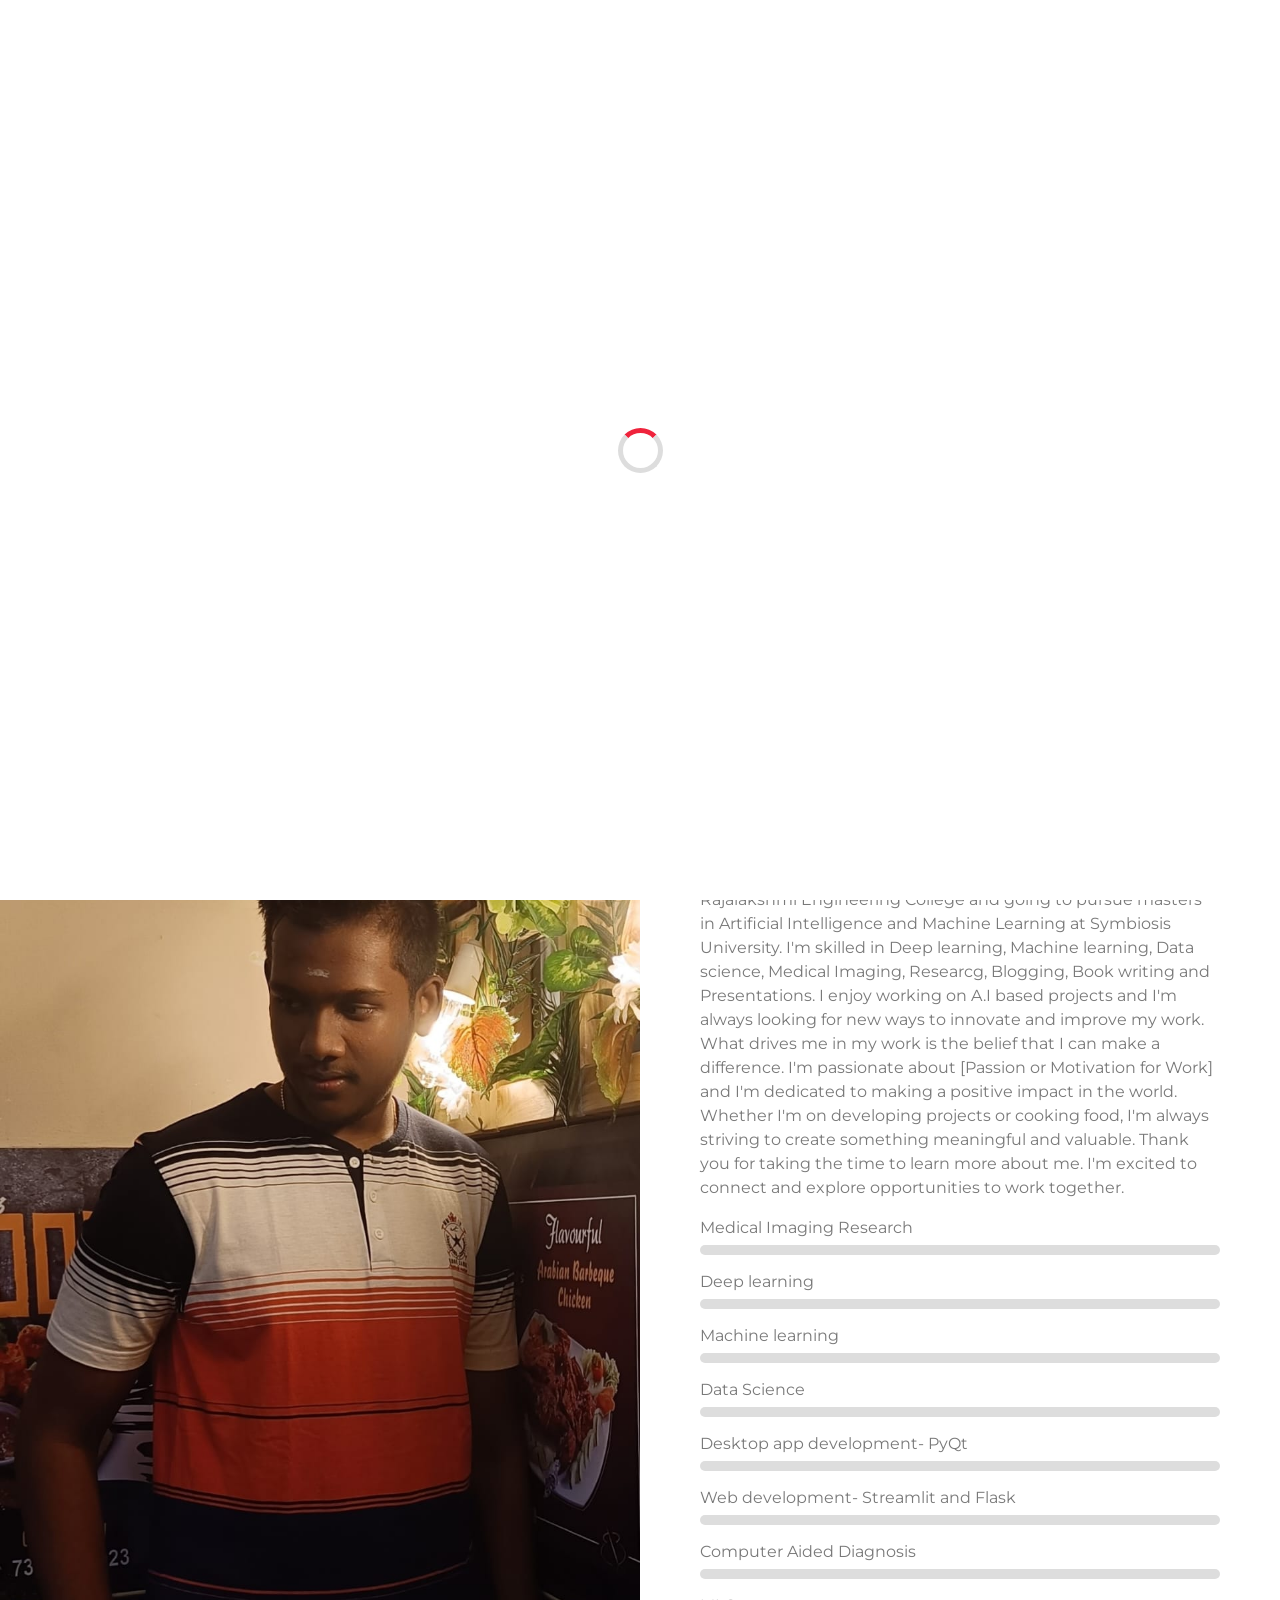
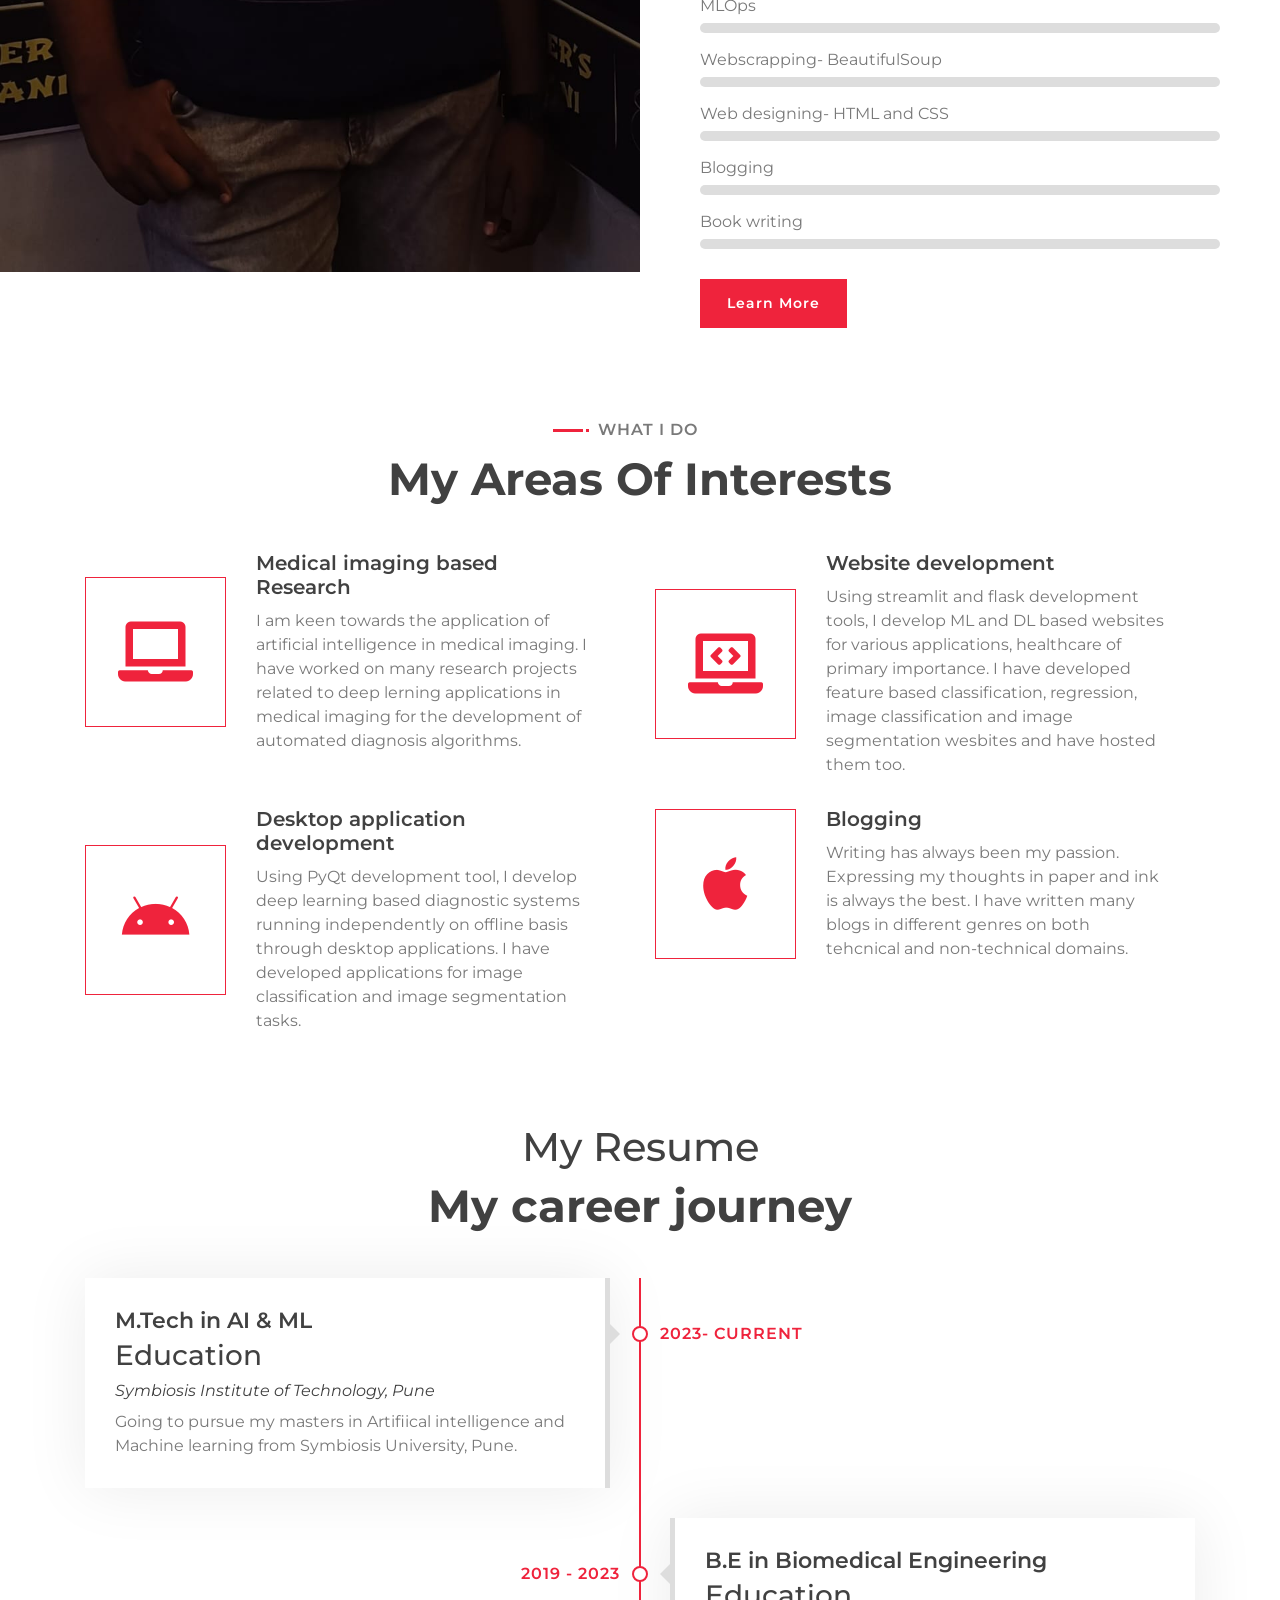
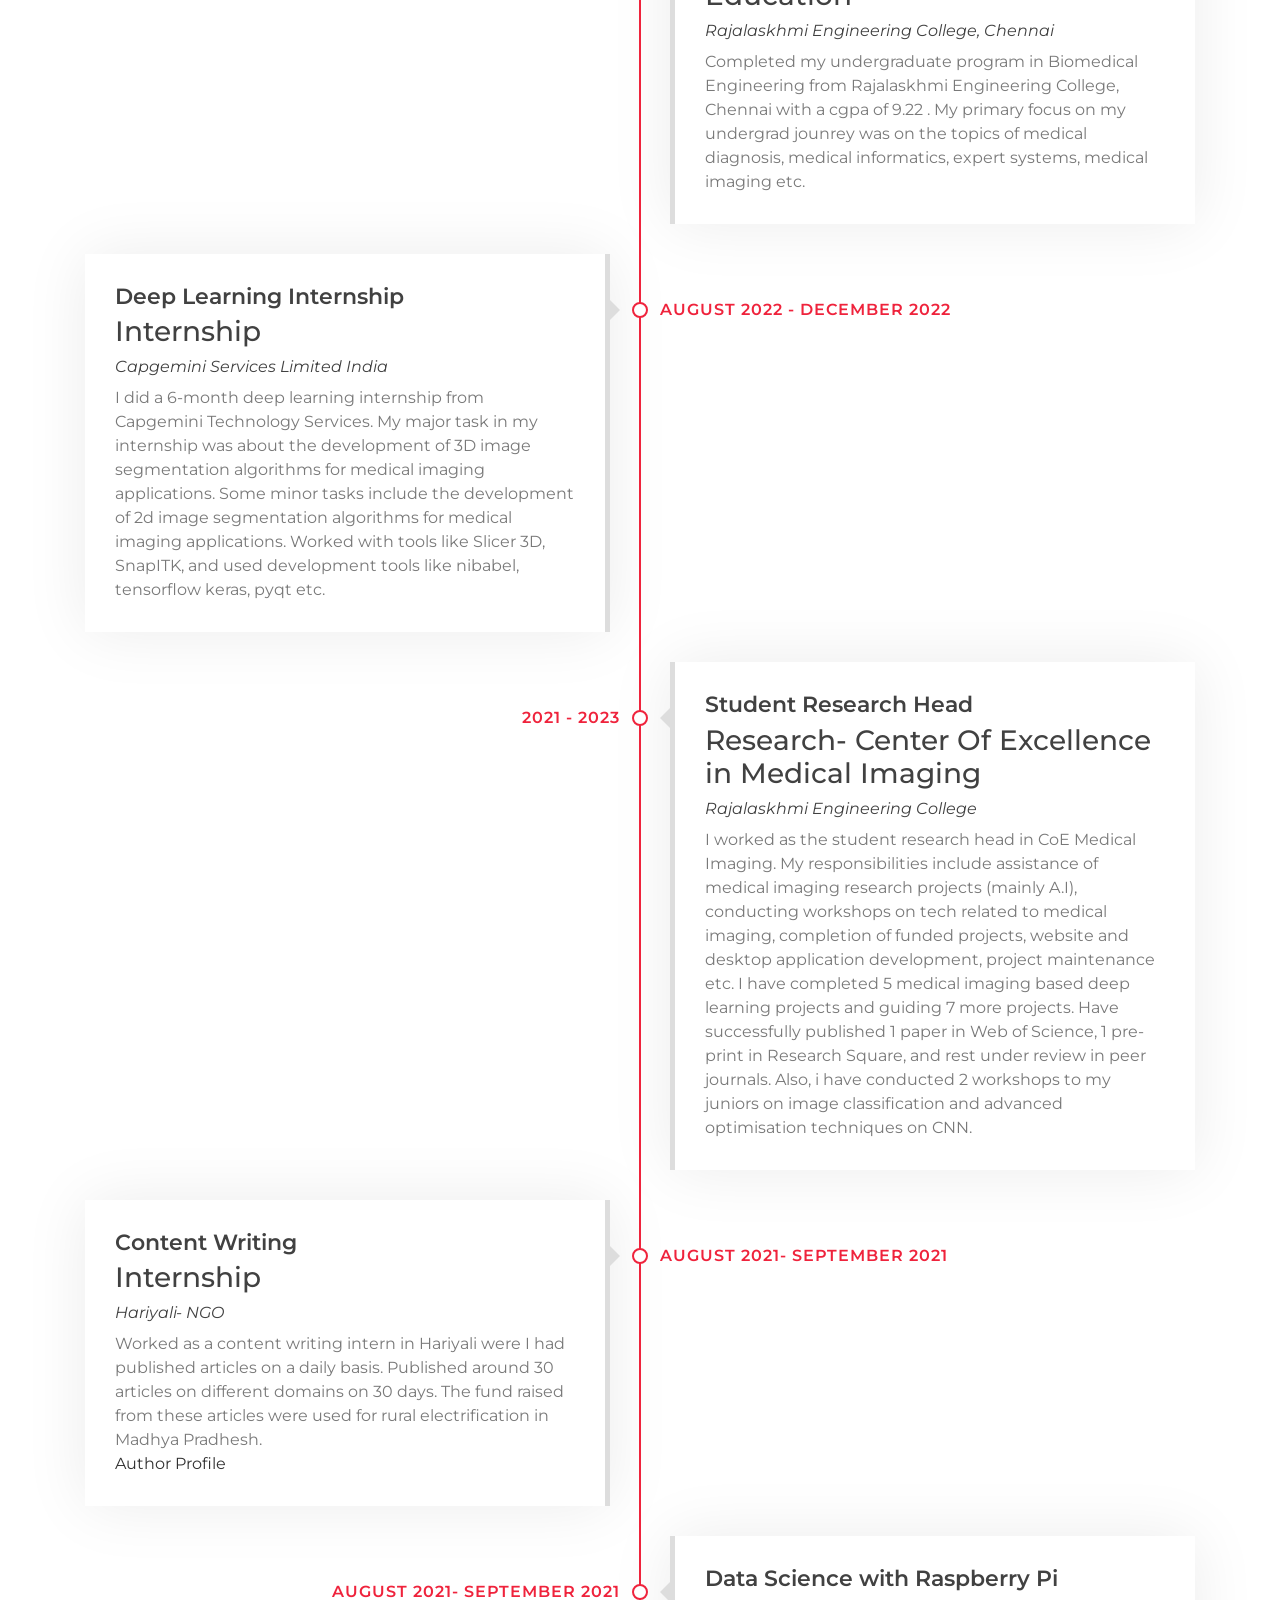
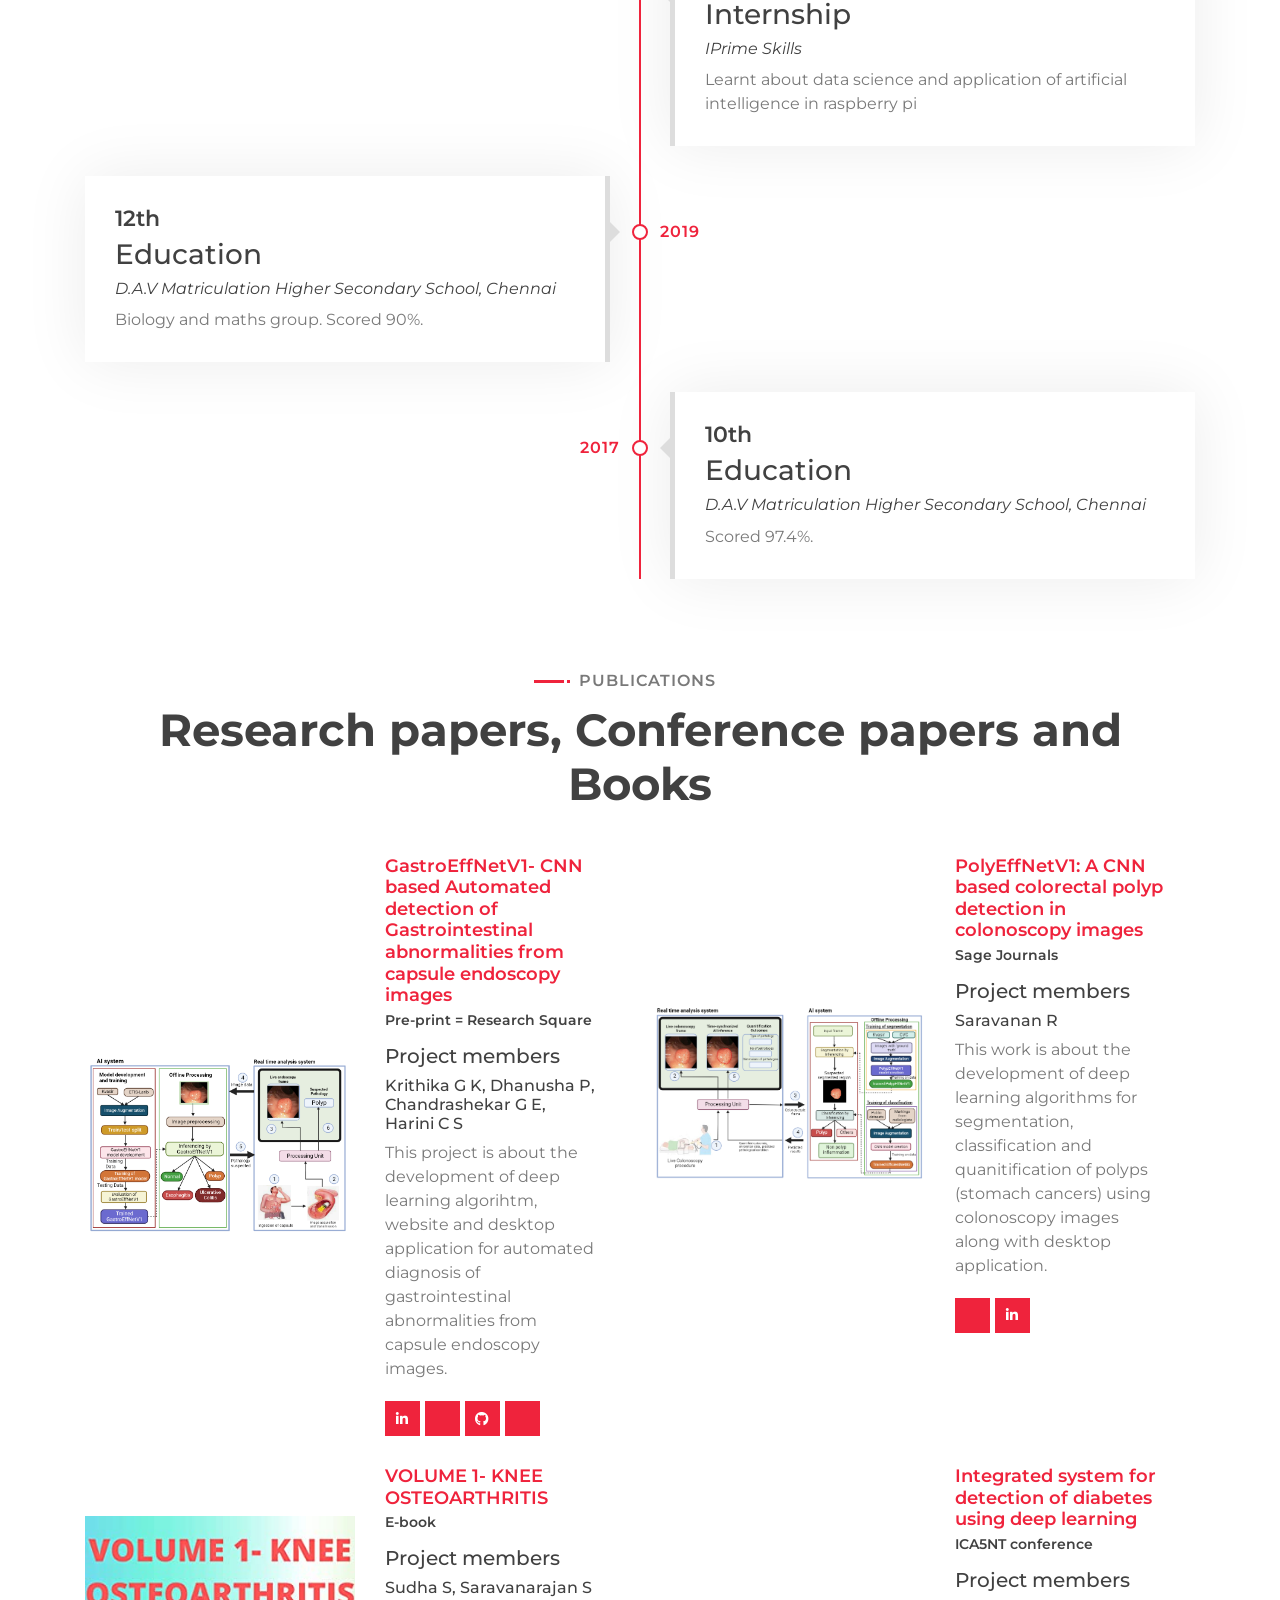
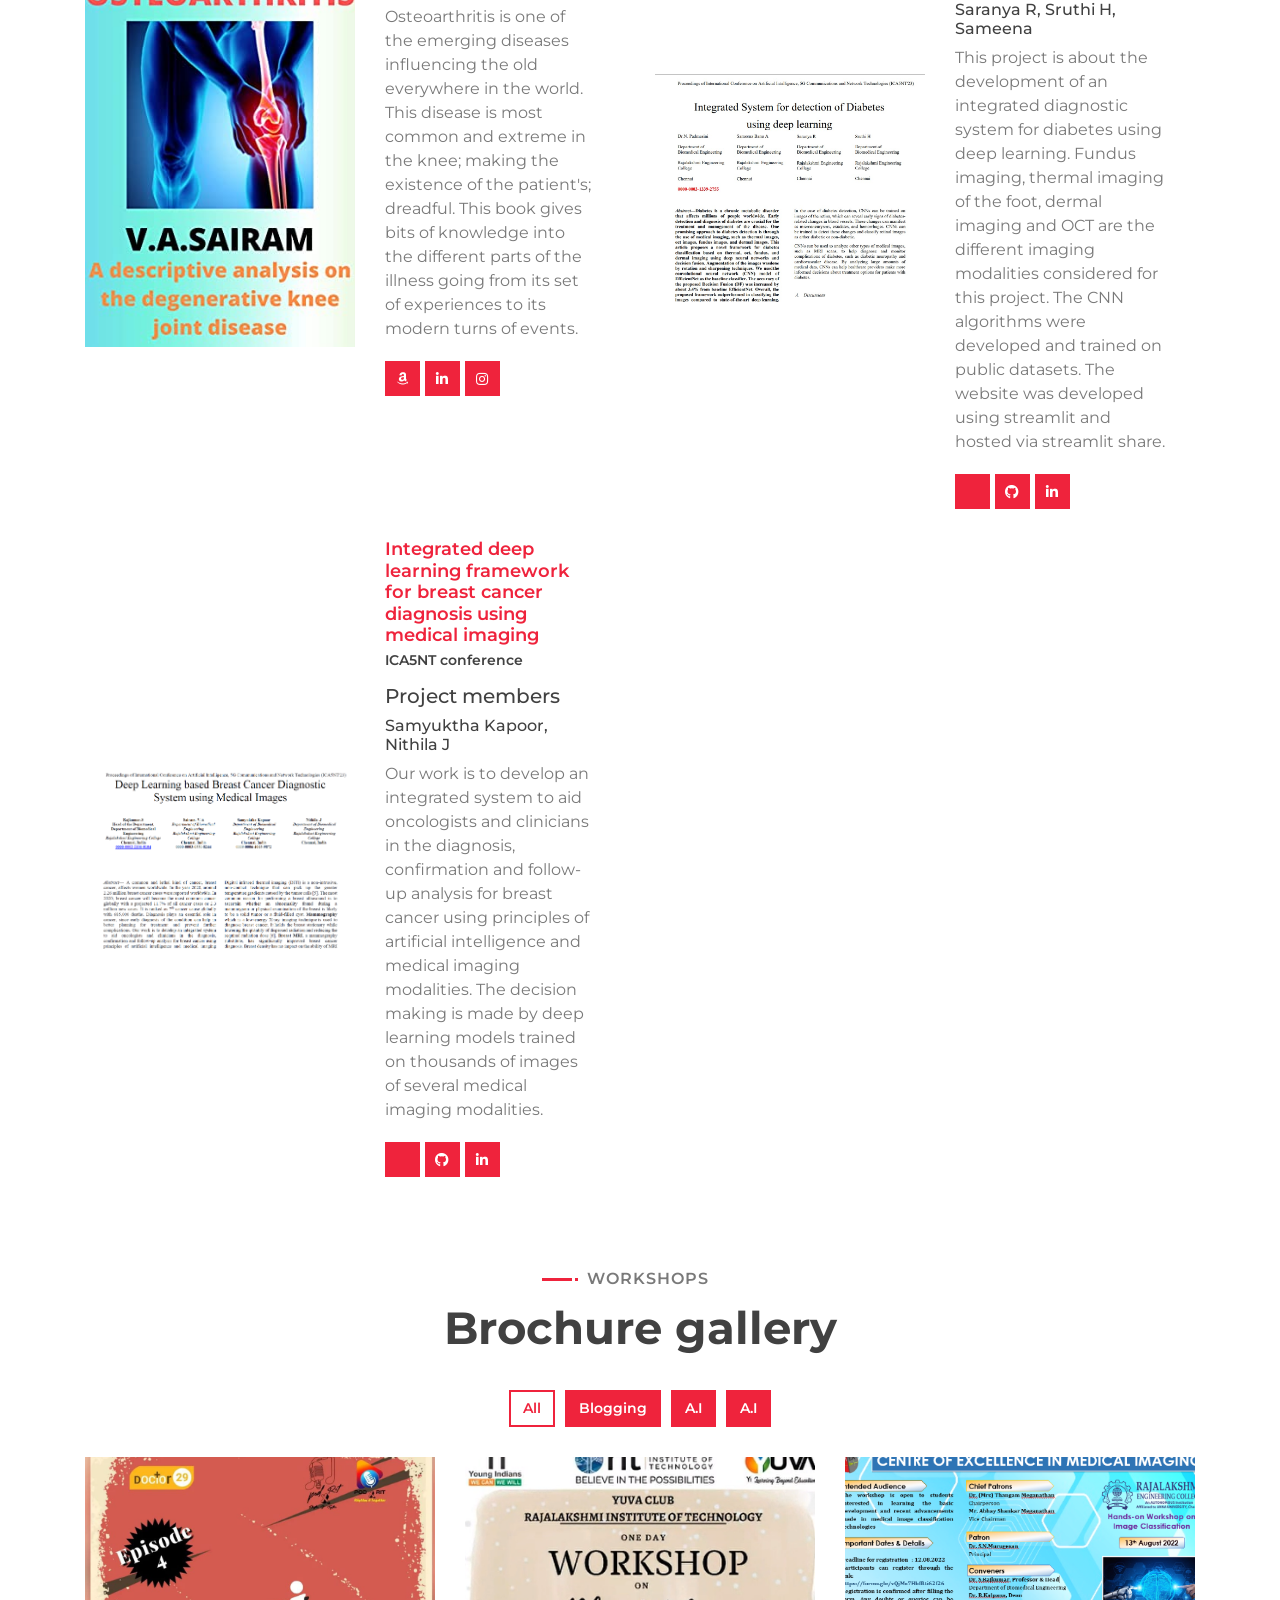
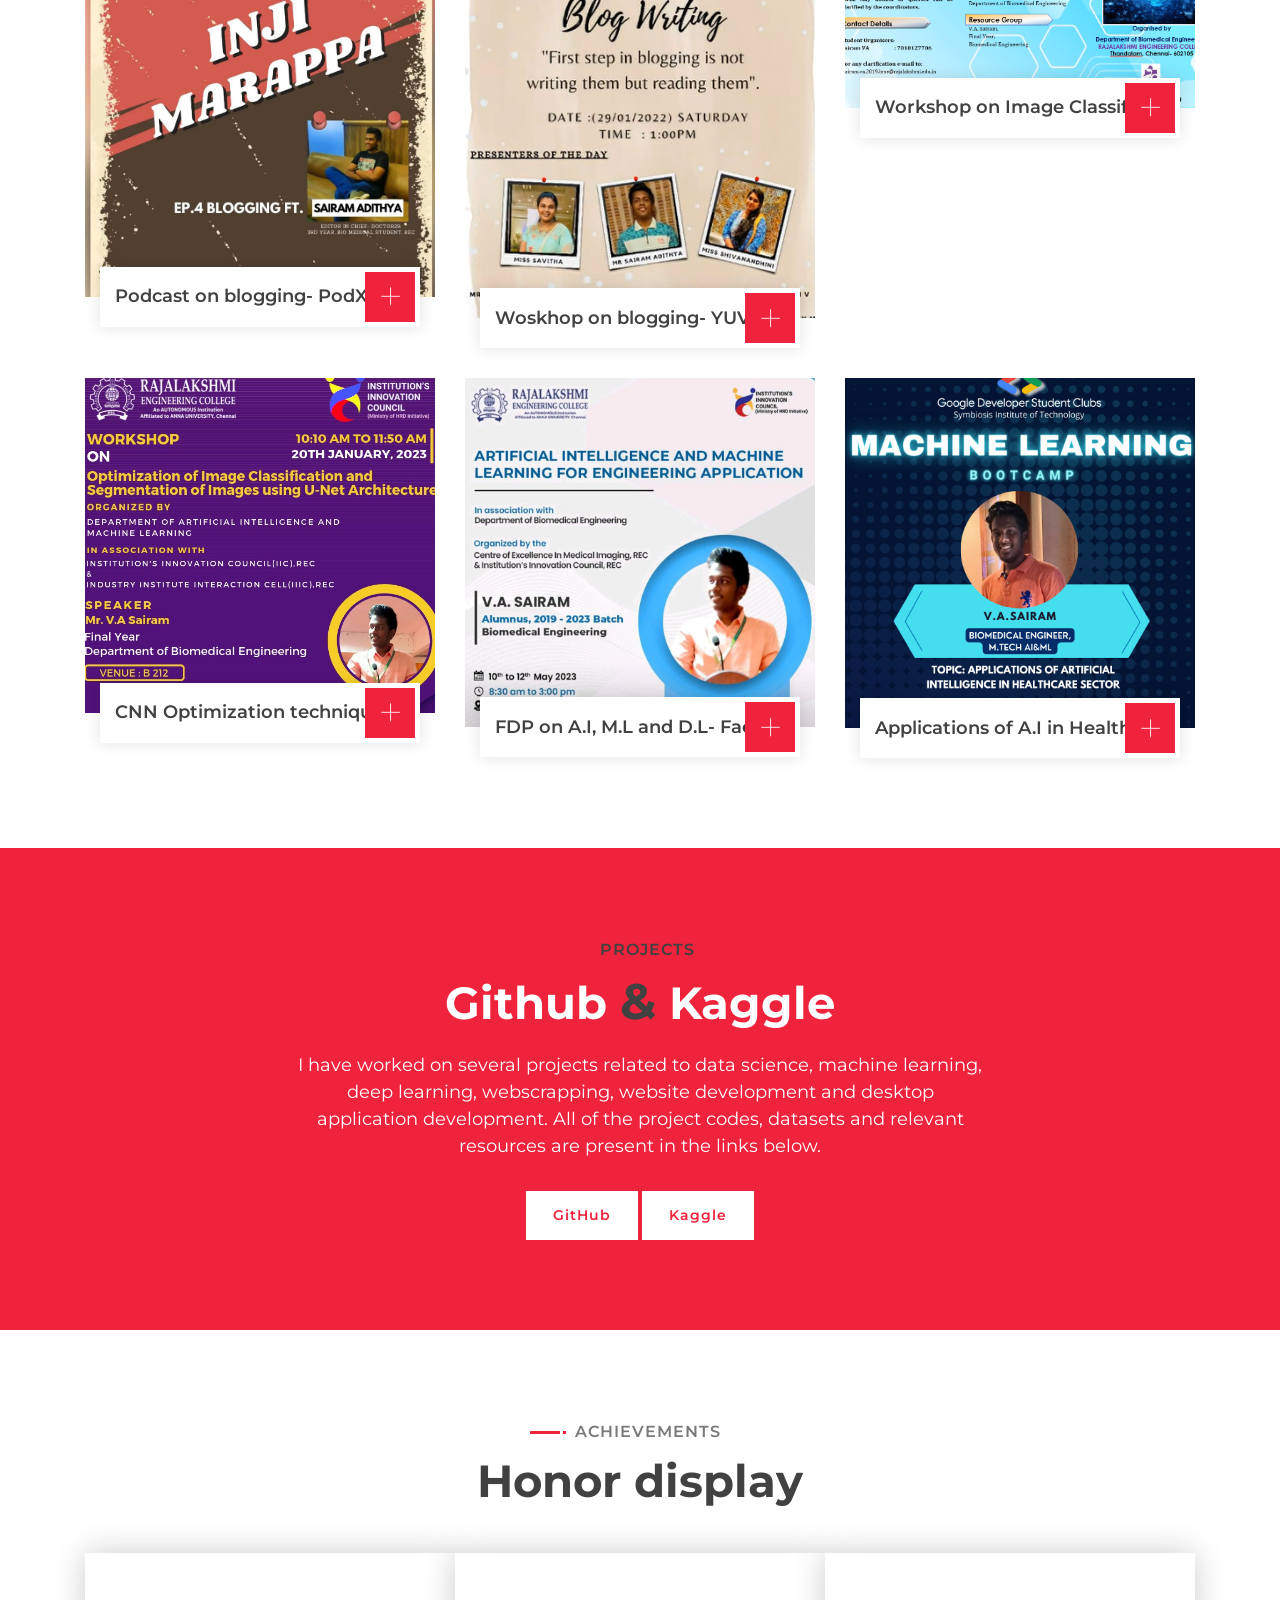
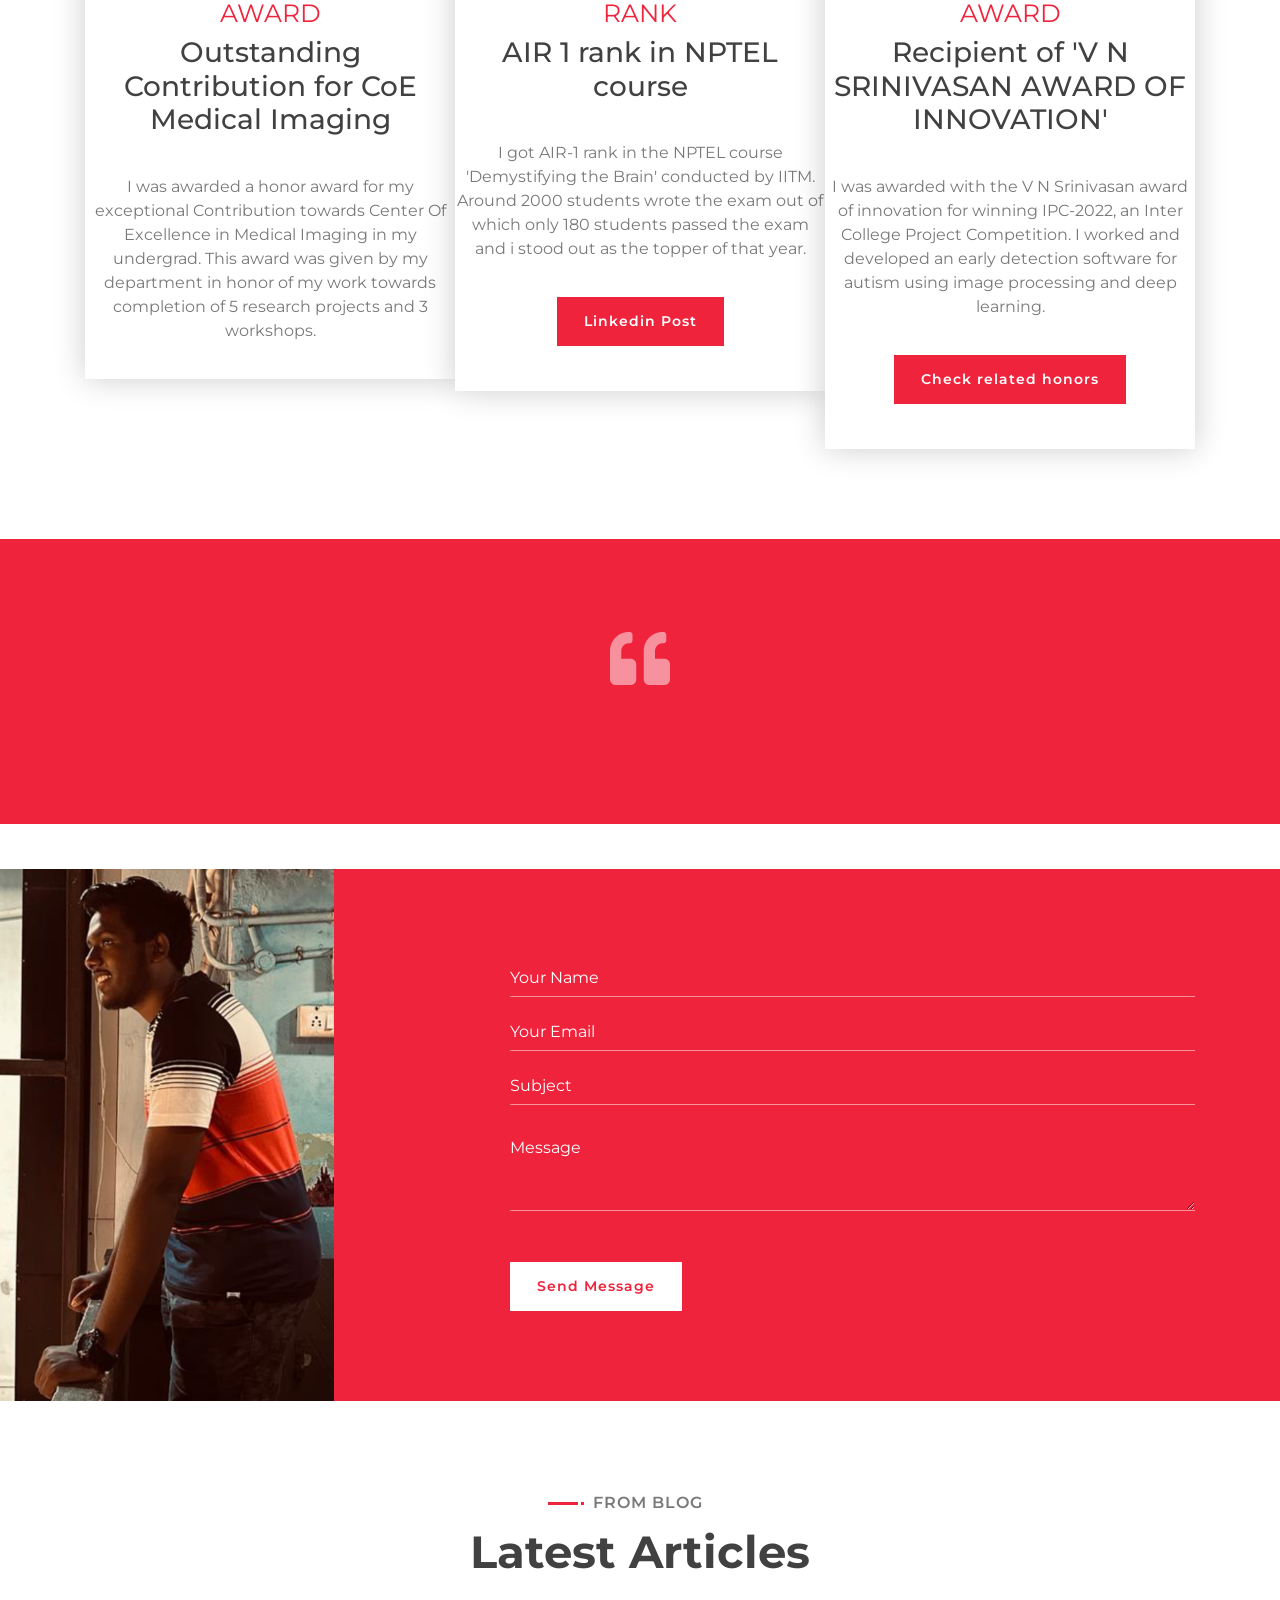
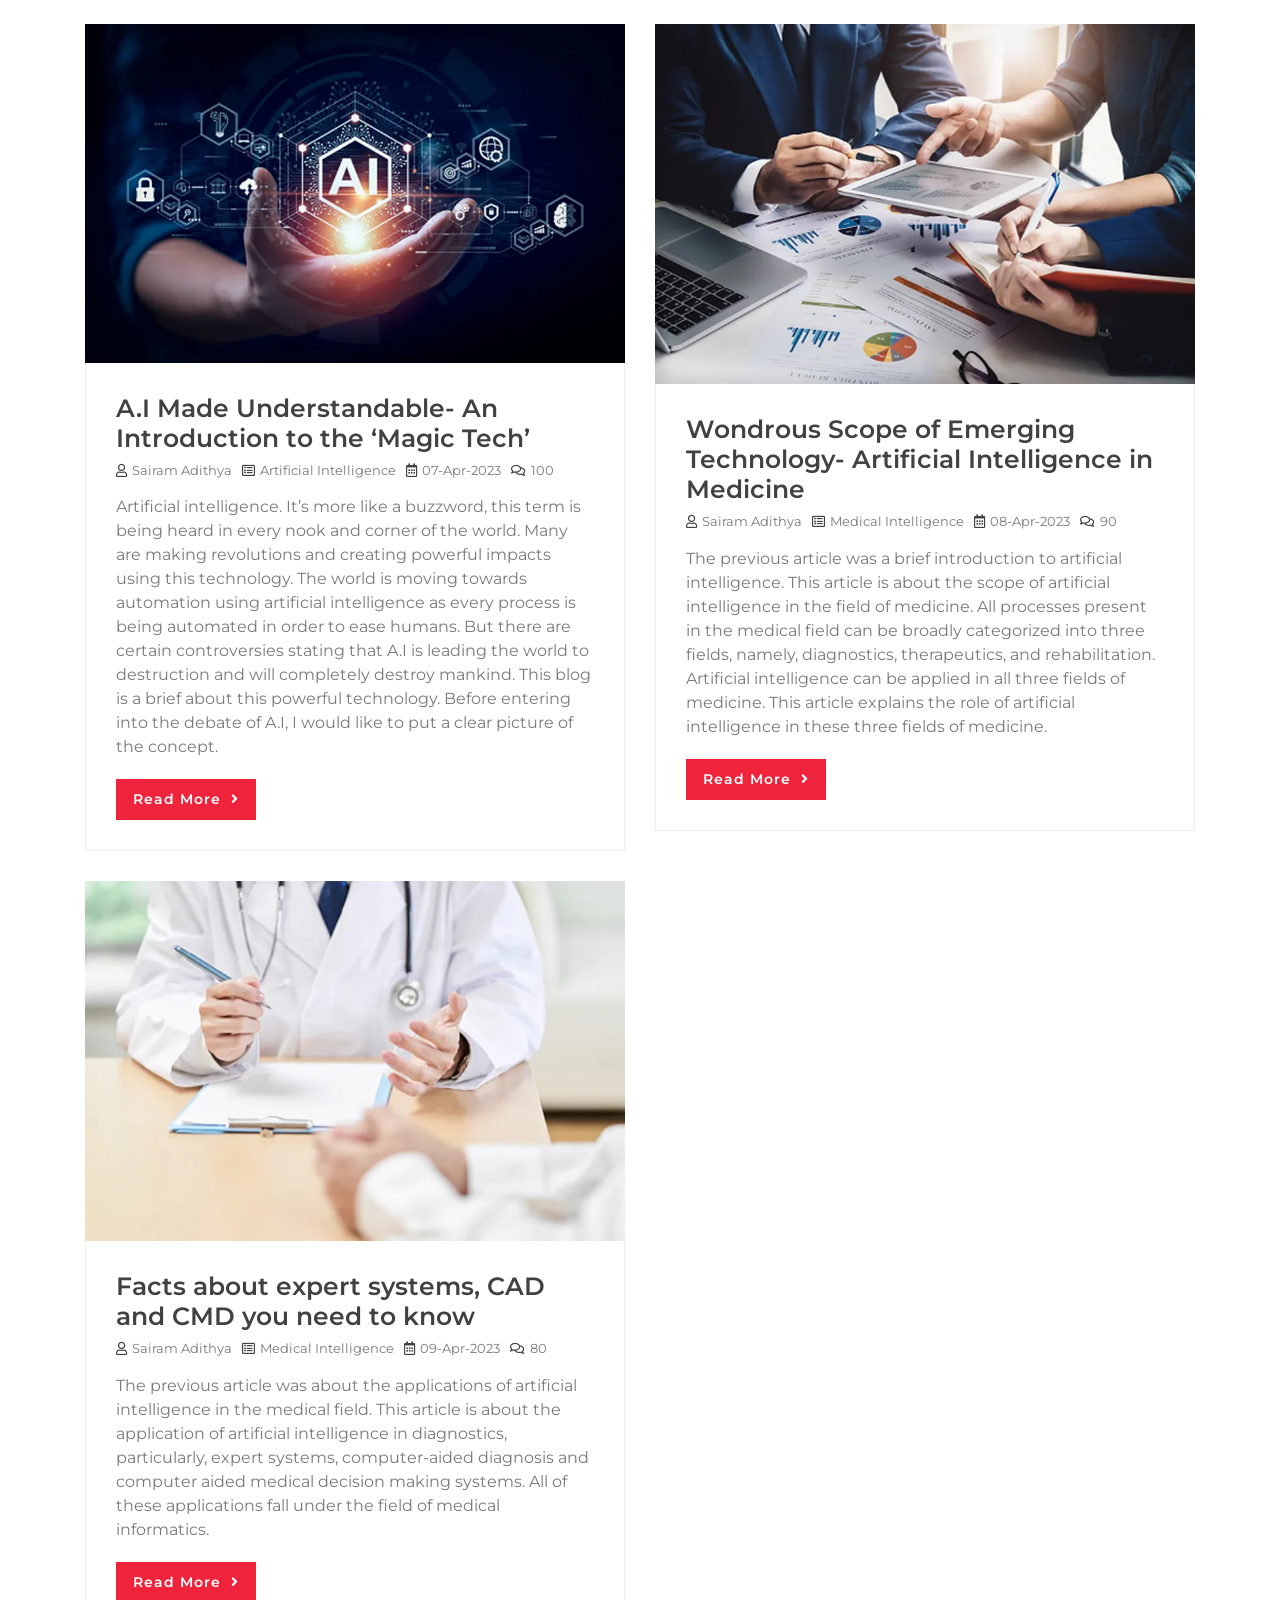
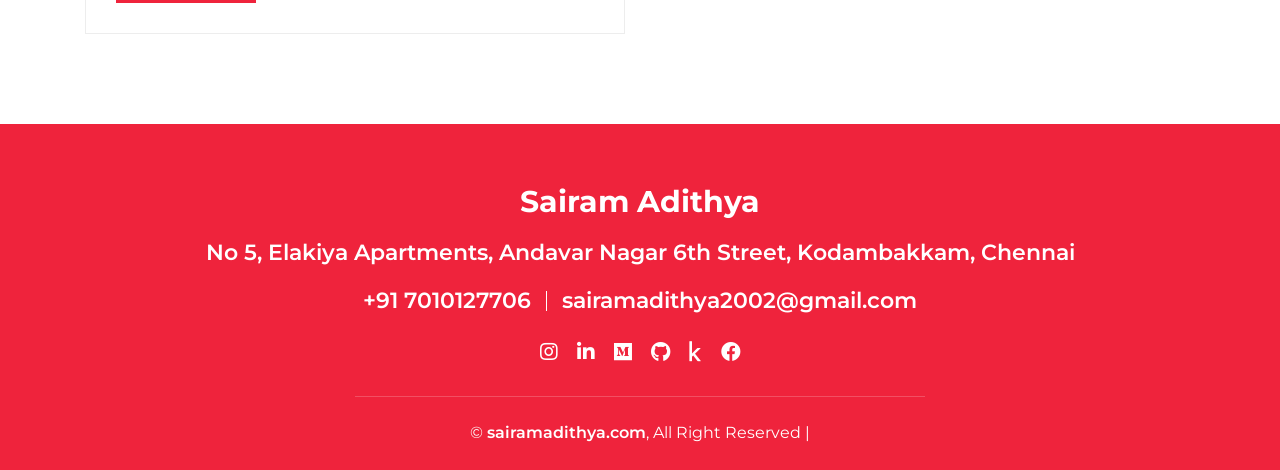
==== index.html @ 0fe8bde5 "Update index.html" ====
<!DOCTYPE html>
<html lang="en">
    <head>
        <meta charset="utf-8">
        <title>Portfolio</title>
        <meta content="width=device-width, initial-scale=1.0" name="viewport">
        <meta content="Free Website Template" name="keywords">
        <meta content="Free Website Template" name="description">

        <!-- Favicon -->
        <link href="img/favicon.ico" rel="icon">

        <!-- Google Font -->
        <link href="https://fonts.googleapis.com/css2?family=Montserrat:wght@300;400;500;600;700&display=swap" rel="stylesheet">

        <!-- CSS Libraries -->
        <link href="https://stackpath.bootstrapcdn.com/bootstrap/4.4.1/css/bootstrap.min.css" rel="stylesheet">
        <link href="https://cdnjs.cloudflare.com/ajax/libs/font-awesome/5.10.0/css/all.min.css" rel="stylesheet">
        <link href="lib/animate/animate.min.css" rel="stylesheet">
        <link href="lib/owlcarousel/assets/owl.carousel.min.css" rel="stylesheet">
        <link href="lib/lightbox/css/lightbox.min.css" rel="stylesheet">

        <!-- Template Stylesheet -->
        <link href="css/style.css" rel="stylesheet">
    </head>

    <body data-spy="scroll" data-target=".navbar" data-offset="51">
        <!-- Nav Bar Start -->
        <div class="navbar navbar-expand-lg bg-light navbar-light">
            <div class="container-fluid">
                <a href="index.html" class="navbar-brand">Portfolio</a>
                <button type="button" class="navbar-toggler" data-toggle="collapse" data-target="#navbarCollapse">
                    <span class="navbar-toggler-icon"></span>
                </button>

                <div class="collapse navbar-collapse justify-content-between" id="navbarCollapse">
                    <div class="navbar-nav ml-auto">
                        <a href="#home" class="nav-item nav-link active">Home</a>
                        <a href="#about" class="nav-item nav-link">About</a>
                        <a href="#experience" class="nav-item nav-link">Experience</a>
                        <a href="#portfolio" class="nav-item nav-link">Portfolio</a>
                        <a href="#blog" class="nav-item nav-link">Blog</a>
                        <a href="#contact" class="nav-item nav-link">Contact</a>
                        <a href="https://www.instagram.com/sairam_v_a/" class="nav-item nav-link">Instagram</a>
                        <a href="https://www.linkedin.com/in/sairamadithya/" class="nav-item nav-link">Linkedin</a>
                        <a href="https://medium.com/@sairamadithya2002" class="nav-item nav-link">Medium</a>
                        <a href="https://github.com/sairamadithya" class="nav-item nav-link">Github</a>
                        <a href="https://www.kaggle.com/vuppalaadithyasairam" class="nav-item nav-link">Kaggle</a> 
                        <a href="https://orcid.org/0000-0003-0550-8244" class="nav-item nav-link">ORCID</a>
                    </div>
                </div>
            </div>
        </div>
        <!-- Nav Bar End -->


        <!-- Hero Start -->
        <div class="hero" id="home">
            <div class="container-fluid">
                <div class="row align-items-center">
                    <div class="col-sm-12 col-md-6">
                        <div class="hero-content">
                            <div class="hero-text">
                                <p>I'm</p>
                                <h1>Sairam Adithya</h1>
                                <h2></h2>
                                <div class="typed-text">Aspiring Full Stack Data Scientist, Machine learning enthusiast, Deep learning fanatic, Book and Blog writer, Research freak</div>
                            </div>
                            <div class="hero-btn">
                                <a class="btn" href="">Hire Me</a>
                                <a class="btn" href="">Contact Me</a>
                            </div>
                        </div>
                    </div>
                    <div class="col-sm-12 col-md-6 d-none d-md-block">
                        <div class="hero-image">
                            <img src="img/hero.jpg" alt="Hero Image">
                        </div>
                    </div>
                </div>
            </div>
        </div>
        <!-- Hero End -->


        <!-- About Start -->
        <div class="about wow fadeInUp" data-wow-delay="0.1s" id="about">
            <div class="container-fluid">
                <div class="row align-items-center">
                    <div class="col-lg-6">
                        <div class="about-img">
                            <img src="img/about.jpg" alt="Image">
                        </div>
                    </div>
                    <div class="col-lg-6">
                        <div class="about-content">
                            <div class="section-header text-left">
                                <p>Learn About Me</p>
                            </div>
                            <div class="about-text">
                                <p>
                                    Hi, my name is Sairam Adithya and I'm an A.I aspirant with a passion for data science and machine learning. I have completed my undergraduate degree in Biomedical Engineering from Rajalakshmi Engineering College and going to pursue masters in Artificial Intelligence and Machine Learning at Symbiosis University. I'm skilled in Deep learning, Machine learning, Data science, Medical Imaging, Researcg, Blogging, Book writing and Presentations. I enjoy working on A.I based projects and I'm always looking for new ways to innovate and improve my work. What drives me in my work is the belief that I can make a difference. I'm passionate about [Passion or Motivation for Work] and I'm dedicated to making a positive impact in the world. Whether I'm on developing projects or cooking food, I'm always striving to create something meaningful and valuable. Thank you for taking the time to learn more about me. I'm excited to connect and explore opportunities to work together.
                                </p>
                            </div>
                            <div class="skills">
                                <div class="skill-name">
                                    <p>Medical Imaging Research</p><p> </p>
                                </div>
                                <div class="progress">
                                    <div class="progress-bar" role="progressbar" aria-valuenow="80" aria-valuemin="0" aria-valuemax="100"></div>
                                </div>
                                <div class="skill-name">
                                    <p>Deep learning</p><p> </p>
                                </div>
                                <div class="progress">
                                    <div class="progress-bar" role="progressbar" aria-valuenow="75" aria-valuemin="0" aria-valuemax="100"></div>
                                </div>
                                <div class="skill-name">
                                    <p>Machine learning</p><p> </p>
                                </div>
                                <div class="progress">
                                    <div class="progress-bar" role="progressbar" aria-valuenow="65" aria-valuemin="0" aria-valuemax="100"></div>
                                </div>
                                <div class="skill-name">
                                    <p>Data Science</p><p> </p>
                                </div>
                                <div class="progress">
                                    <div class="progress-bar" role="progressbar" aria-valuenow="60" aria-valuemin="0" aria-valuemax="100"></div>
                                </div>
                                <div class="skill-name">
                                    <p>Desktop app development- PyQt</p><p> </p>
                                </div>
                                <div class="progress">
                                    <div class="progress-bar" role="progressbar" aria-valuenow="60" aria-valuemin="0" aria-valuemax="100"></div>
                                </div>
                                <div class="skill-name">
                                    <p>Web development- Streamlit and Flask</p><p> </p>
                                </div>
                                <div class="progress">
                                    <div class="progress-bar" role="progressbar" aria-valuenow="70" aria-valuemin="0" aria-valuemax="100"></div>
                                </div>
                                <div class="skill-name">
                                    <p>Computer Aided Diagnosis</p><p> </p>
                                </div>
                                <div class="progress">
                                    <div class="progress-bar" role="progressbar" aria-valuenow="80" aria-valuemin="0" aria-valuemax="100"></div>
                                </div>
                                <div class="skill-name">
                                    <p>MLOps</p><p> </p>
                                </div>
                                <div class="progress">
                                    <div class="progress-bar" role="progressbar" aria-valuenow="40" aria-valuemin="0" aria-valuemax="100"></div>
                                </div>
                                <div class="skill-name">
                                    <p>Webscrapping- BeautifulSoup</p><p> </p>
                                </div>
                                <div class="progress">
                                    <div class="progress-bar" role="progressbar" aria-valuenow="70" aria-valuemin="0" aria-valuemax="100"></div>
                                </div>
                                <div class="skill-name">
                                    <p>Web designing- HTML and CSS</p><p> </p>
                                </div>
                                <div class="progress">
                                    <div class="progress-bar" role="progressbar" aria-valuenow="45" aria-valuemin="0" aria-valuemax="100"></div>
                                </div>
                                <div class="skill-name">
                                    <p>Blogging</p><p> </p>
                                </div>
                                <div class="progress">
                                    <div class="progress-bar" role="progressbar" aria-valuenow="90" aria-valuemin="0" aria-valuemax="100"></div>
                                </div>
                                <div class="skill-name">
                                    <p>Book writing</p><p> </p>
                                </div>
                                <div class="progress">
                                    <div class="progress-bar" role="progressbar" aria-valuenow="85" aria-valuemin="0" aria-valuemax="100"></div>
                                </div>

                            </div>
                            <a class="btn" href="">Learn More</a>
                        </div>
                    </div>
                </div>
            </div>
        </div>
        <!-- About End -->
        
        
        <!-- Service Start -->
        <div class="service" id="service">
            <div class="container">
                <div class="section-header text-center wow zoomIn" data-wow-delay="0.1s">
                    <p>What I do</p>
                    <h2>My Areas Of Interests</h2>
                </div>
                <div class="row">
                    <div class="col-lg-6 wow fadeInUp" data-wow-delay="0.0s">
                        <div class="service-item">
                            <div class="service-icon">
                                <i class="fa fa-laptop"></i>
                            </div>
                            <div class="service-text">
                                <h3>Medical imaging based Research</h3>
                                <p>
                                    I am keen towards the application of artificial intelligence in medical imaging. I have worked on many research projects related to deep lerning applications in medical imaging for the development of automated diagnosis algorithms.
                                </p>
                            </div>
                        </div>
                    </div>
                    <div class="col-lg-6 wow fadeInUp" data-wow-delay="0.2s">
                        <div class="service-item">
                            <div class="service-icon">
                                <i class="fa fa-laptop-code"></i>
                            </div>
                            <div class="service-text">
                                <h3>Website development</h3>
                                <p>
                                    Using streamlit and flask development tools, I develop ML and DL based websites for various applications, healthcare of primary importance. I have developed feature based classification, regression, image classification and image segmentation wesbites and have hosted them too.                                   
                                </p>
                            </div>
                        </div>
                    </div>
                    <div class="col-lg-6 wow fadeInUp" data-wow-delay="0.4s">
                        <div class="service-item">
                            <div class="service-icon">
                                <i class="fab fa-android"></i>
                            </div>
                            <div class="service-text">
                                <h3>Desktop application development</h3>
                                <p>
                                    Using PyQt development tool, I develop deep learning based diagnostic systems running independently on offline basis through desktop applications. I have developed applications for image classification and image segmentation tasks.
                                </p>
                            </div>
                        </div>
                    </div>
                    <div class="col-lg-6 wow fadeInUp" data-wow-delay="0.6s">
                        <div class="service-item">
                            <div class="service-icon">
                                <i class="fab fa-apple"></i>
                            </div>
                            <div class="service-text">
                                <h3>Blogging</h3>
                                <p>
                                    Writing has always been my passion. Expressing my thoughts in paper and ink is always the best. I have written many blogs in different genres on both tehcnical and non-technical domains.
                                </p>
                            </div>
                        </div>
                    </div>
                </div>
            </div>
        </div>
        <!-- Service End -->
        
        
         <!-- Experience Start -->
        <div class="experience" id="experience">
            <div class="container">
                <header class="section-header text-center wow zoomIn" data-wow-delay="0.1s">
                    <h1>My Resume</h1>
                    <h2>My career journey</h2>
                </header>
                <div class="timeline">
                    <div class="timeline-item left wow slideInLeft" data-wow-delay="0.1s">
                        <div class="timeline-text">
                            <div class="timeline-date">2023- Current</div>
                            <h2>M.Tech in AI & ML</h2>
                            <h3>Education </h3>
                            <h4>Symbiosis Institute of Technology, Pune</h4>
                            <p>
                                Going to pursue my masters in Artifiical intelligence and Machine learning from Symbiosis University, Pune.
                            </p>
                        </div>
                    </div>
                    <div class="timeline-item right wow slideInRight" data-wow-delay="0.1s">
                        <div class="timeline-text">
                            <div class="timeline-date">2019 - 2023</div>
                            <h2>B.E in Biomedical Engineering</h2>
                            <h3>Education</h3>
                            <h4>Rajalaskhmi Engineering College, Chennai</h4>
                            <p>
                                Completed my undergraduate program in Biomedical Engineering from Rajalaskhmi Engineering College, Chennai with a cgpa of 9.22 . My primary focus on my undergrad jounrey was on the topics of medical diagnosis, medical informatics, expert systems, medical imaging etc. 
                            </p>
                        </div>
                    </div>
                    <div class="timeline-item left wow slideInLeft" data-wow-delay="0.1s">
                        <div class="timeline-text">
                            <div class="timeline-date">August 2022 - December 2022</div>
                            <h2>Deep Learning Internship</h2>
                            <h3>Internship</h3>
                            <h4>Capgemini Services Limited India</h4>
                            <p>
                                I did a 6-month deep learning internship from Capgemini Technology Services. My major task in my internship was about the development of 3D image segmentation algorithms for medical imaging applications. Some minor tasks include the development of 2d image segmentation algorithms for medical imaging applications. Worked with tools like Slicer 3D, SnapITK, and used development tools like nibabel, tensorflow keras, pyqt etc.
                            </p>
                        </div>
                    </div>
                    <div class="timeline-item right wow slideInRight" data-wow-delay="0.1s">
                        <div class="timeline-text">
                            <div class="timeline-date">2021 - 2023</div>
                            <h2>Student Research Head</h2>
                            <h3>Research- Center Of Excellence in Medical Imaging</h3>
                            <h4>Rajalaskhmi Engineering College</h4>
                            <p>
                                I worked as the student research head in CoE Medical Imaging. My responsibilities include assistance of medical imaging research projects (mainly A.I), conducting workshops on tech related to medical imaging, completion of funded projects, website and desktop application development, project maintenance etc. I have completed 5 medical imaging based deep learning projects and guiding 7 more projects. Have successfully published 1 paper in Web of Science, 1 pre-print in Research Square, and rest under review in peer journals. Also, i have conducted 2 workshops to my juniors on image classification and advanced optimisation techniques on CNN.
                            </p>
                        </div>
                    </div>
                    <div class="timeline-item left wow slideInLeft" data-wow-delay="0.1s">
                        <div class="timeline-text">
                            <div class="timeline-date">August 2021- September 2021</div>
                            <h2>Content Writing</h2>
                            <h3>Internship</h3>
                            <h4>Hariyali- NGO</h4>
                            <p>
                                Worked as a content writing intern in Hariyali were I had published articles on a daily basis. Published around 30 articles on different domains on 30 days. The fund raised from these articles were used for rural electrification in Madhya Pradhesh.
                            </p>
                            <a href="https://track2training.com/author/sairamadithya/">Author Profile</a>
                        </div>
                    </div>
                    <div class="timeline-item right wow slideInRight" data-wow-delay="0.1s">
                        <div class="timeline-text">
                            <div class="timeline-date">August 2021- September 2021</div>
                            <h2>Data Science with Raspberry Pi</h2>
                            <h3>Internship</h3>
                            <h4>IPrime Skills</h4>
                            <p>
                                Learnt about data science and application of artificial intelligence in raspberry pi
                            </p>
                        </div>
                    </div>
                    <div class="timeline-item left wow slideInLeft" data-wow-delay="0.1s">
                        <div class="timeline-text">
                            <div class="timeline-date">2019</div>
                            <h2>12th</h2>
                            <h3>Education</h3>
                            <h4>D.A.V Matriculation Higher Secondary School, Chennai</h4>
                            <p>
                                Biology and maths group. Scored 90%.
                            </p>
                        </div>
                    </div>
                    <div class="timeline-item right wow slideInRight" data-wow-delay="0.1s">
                        <div class="timeline-text">
                            <div class="timeline-date">2017</div>
                            <h2>10th</h2>
                            <h3>Education</h3>
                            <h4>D.A.V Matriculation Higher Secondary School, Chennai</h4>
                            <p>
                                Scored 97.4%.
                            </p>
                        </div>
                    </div>
                </div>
            </div>
        </div>
        <!-- Job Experience End -->
<!-- Team Start -->
<div class="team" id="team">
    <div class="container">
        <div class="section-header text-center wow zoomIn" data-wow-delay="0.1s">
            <p>Publications</p>
            <h2>Research papers, Conference papers and Books</h2>
        </div>
        <div class="row">
            <div class="col-lg-6 wow fadeInUp" data-wow-delay="0.0s">
                <div class="team-item">
                    <div class="team-img">
                        <img src="img/team-1.jpg" alt="Image">
                    </div>
                    <div class="team-text">
                        <h2>GastroEffNetV1- CNN based Automated detection of Gastrointestinal abnormalities from capsule endoscopy images</h2>
                        <h4>Pre-print = Research Square</h4>
                        <h5> Project members</h5>
                        <h6> Krithika G K, Dhanusha P, Chandrashekar G E, Harini C S</h6>
                        <p>
                            This project is about the development of deep learning algorihtm, website and desktop application for automated diagnosis of gastrointestinal abnormalities from capsule endoscopy images.
                        </p>
                        <div class="team-social">
                            <a class="btn" href="https://www.linkedin.com/posts/sairamadithya_deeplearning-research-medical-activity-7049966663953248256-4vh8?utm_source=share&utm_medium=member_desktop"><i class="fab fa-linkedin-in"></i></a>
                            <a class="btn" href="https://www.researchsquare.com/article/rs-2588671/v1"><i class="fab fa-research"></i></a>
                            <a class="btn" href="https://github.com/sairamadithya/GastroEffNetV1--CNN-based-detection-of-gastrointestinal-abnormalities-from-capule-endoscopy-images"><i class="fab fa-github"></i></a>
                            <a class="btn" href="https://sairamadithya-gastroeffnetv1--cnn-based-de-streamlit-app-1a4xd5.streamlit.app/"><i class="fab fa-website"></i></a>
                        </div>
                    </div>
                </div>
            </div>
            <div class="col-lg-6 wow fadeInUp" data-wow-delay="0.2s">
                <div class="team-item">
                    <div class="team-img">
                        <img src="img/team-2.png" alt="Image">
                    </div>
                    <div class="team-text">
                        <h2>PolyEffNetV1: A CNN based colorectal polyp detection in colonoscopy images</h2>
                        <h4>Sage Journals</h4>
                        <h5> Project members</h5>
                        <h6> Saravanan R</h6>
                        <p>
                            This work is about the development of deep learning algorithms for segmentation, classification and quanitification of polyps (stomach cancers) using colonoscopy images along with desktop application.
                        </p>
                        <div class="team-social">
                            <a class="btn" href="https://journals.sagepub.com/doi/abs/10.1177/09544119221149233"><i class="fab fa-sage"></i></a>
                            <a class="btn" href="https://www.linkedin.com/posts/sairamadithya_deeplearning-research-journal-activity-7023883523023335424-eOfb?utm_source=share&utm_medium=member_desktop"><i class="fab fa-linkedin-in"></i></a>
                        </div>
                    </div>
                </div>
            </div>
            <div class="col-lg-6 wow fadeInUp" data-wow-delay="0.4s">
                <div class="team-item">
                    <div class="team-img">
                        <img src="img/team-3.jpg" alt="Image">
                    </div>
                    <div class="team-text">
                        <h2>VOLUME 1- KNEE OSTEOARTHRITIS</h2>
                        <h4>E-book</h4>
                        <h5> Project members</h5>
                        <h6> Sudha S, Saravanarajan S </h6>
                        <p>
                            Osteoarthritis is one of the emerging diseases influencing the old everywhere in the world. This disease is most common and extreme in the knee; making the existence of the patient's; dreadful. This book gives bits of knowledge into the different parts of the illness going from its set of experiences to its modern turns of events.
                        </p>
                        <div class="team-social">
                            <a class="btn" href="https://www.amazon.in/OSTEOARTHRITIS-Descriptive-degenerative-COMPREHENSIVE-INFLAMMATORY-ebook/dp/B095LWXD17/ref=mp_s_a_1_9?dchild=1&keywords=knee+osteoarthritis+book&qid=1627057998&sr=8-9"><i class="fab fa-amazon"></i></a>
                            <a class="btn" href="https://www.linkedin.com/posts/sairamadithya_medicine-healthcare-activity-6828027099761258497-wVYC?utm_source=share&utm_medium=member_desktop"><i class="fab fa-linkedin-in"></i></a>
                            <a class="btn" href="https://www.instagram.com/p/CPVHe0htiUu3wKopBNvHA0ippSdE2lfhRtke_g0/?igshid=NTc4MTIwNjQ2YQ=="><i class="fab fa-instagram"></i></a>
                        </div>
                    </div>
                </div>
            </div>
            <div class="col-lg-6 wow fadeInUp" data-wow-delay="0.6s">
                <div class="team-item">
                    <div class="team-img">
                        <img src="img/team-4.jpg" alt="Image">
                    </div>
                    <div class="team-text">
                        <h2>Integrated system for detection of diabetes using deep learning</h2>
                        <h4>ICA5NT conference</h4>
                        <h5> Project members</h5>
                        <h6> Saranya R, Sruthi H, Sameena</h6>
                        <p>
                            This project is about the development of an integrated diagnostic system for diabetes using deep learning. Fundus imaging, thermal imaging of the foot, dermal imaging and OCT are the different imaging modalities considered for this project. The CNN algorithms were developed and trained on public datasets. The website was developed using streamlit and hosted via streamlit share.
                        </p>
                        <div class="team-social">
                            <a class="btn" href="https://sairamadithya-integrated-system-for-detect-streamlit-app-05herb.streamlit.app/"><i class="fab fa-s"></i></a>
                            <a class="btn" href="https://github.com/sairamadithya/Integrated-system-for-detection-of-diabetes-using-deep-learning"><i class="fab fa-github"></i></a>
                            <a class="btn" href="https://www.linkedin.com/posts/sairamadithya_conference-proceeding-activity-7053356181125296128-ukQb?utm_source=share&utm_medium=member_desktop"><i class="fab fa-linkedin-in"></i></a>
                        </div>
                    </div>
                </div>
            </div>
            <div class="col-lg-6 wow fadeInUp" data-wow-delay="0.6s">
                <div class="team-item">
                    <div class="team-img">
                        <img src="img/team-5.jpg" alt="Image">
                    </div>
                    <div class="team-text">
                        <h2>Integrated deep learning framework for breast cancer diagnosis using medical imaging</h2>
                        <h4>ICA5NT conference</h4>
                        <h5> Project members</h5>
                        <h6> Samyuktha Kapoor, Nithila J</h6>
                        <p>
                            Our work is to develop an integrated system to aid oncologists and clinicians in the diagnosis, confirmation and follow-up analysis for breast cancer using principles of artificial intelligence and medical imaging modalities. The decision making is made by deep learning models trained on thousands of images of several medical imaging modalities.
                        </p>
                        <div class="team-social">
                            <a class="btn" href="https://sairamadithya-integrated-deep-learning-fra-streamlit-app-oqcho8.streamlit.app/"><i class="fab fa-streamlit"></i></a>
                            <a class="btn" href="https://github.com/sairamadithya/integrated-deep-learning-framework-for-breast-cancer-diagnosis-using-medical-imaging"><i class="fab fa-github"></i></a>
                            <a class="btn" href="https://www.linkedin.com/posts/sairamadithya_conference-proceeding-activity-7053356181125296128-ukQb?utm_source=share&utm_medium=member_desktop"><i class="fab fa-linkedin-in"></i></a>
                        </div>
                    </div>
                </div>
            </div>
        </div>
    </div>
</div>
<!-- Team End -->

        <!-- Portfolio Start -->
        <div class="portfolio" id="portfolio">
            <div class="container">
                <div class="section-header text-center wow zoomIn" data-wow-delay="0.1s">
                    <p>Workshops</p>
                    <h2>Brochure gallery</h2>
                </div>
                <div class="row">
                    <div class="col-12">
                        <ul id="portfolio-filter">
                            <li data-filter="*" class="filter-active">All</li>
                            <li data-filter=".filter-1">Blogging</li>
                            <li data-filter=".filter-2">A.I</li>
                            <li data-filter=".filter-3">A.I</li>
                        </ul>
                    </div>
                </div>
                <div class="row portfolio-container">
                    <div class="col-lg-4 col-md-6 col-sm-12 portfolio-item filter-1 wow fadeInUp" data-wow-delay="0.0s">
                        <div class="portfolio-wrap">
                            <div class="portfolio-img">
                                <img src="img/brochure-1.jpg" alt="Image">
                            </div>
                            <div class="portfolio-text">
                                <h3>Podcast on blogging- PodXRIT</h3>
                                <a class="btn" href="img/brochure-1.jpg" data-lightbox="portfolio">+</a>
                            </div>
                        </div>
                    </div>
                    <div class="col-lg-4 col-md-6 col-sm-12 portfolio-item filter-2 wow fadeInUp" data-wow-delay="0.2s">
                        <div class="portfolio-wrap">
                            <div class="portfolio-img">
                                <img src="img/brochure-2.png" alt="Image">
                            </div>
                            <div class="portfolio-text">
                                <h3>Woskhop on blogging- YUVA club of RIT</h3>
                                <a class="btn" href="img/brochure-2.png" data-lightbox="portfolio">+</a>
                            </div>
                        </div>
                    </div>
                    <div class="col-lg-4 col-md-6 col-sm-12 portfolio-item filter-3 wow fadeInUp" data-wow-delay="0.4s">
                        <div class="portfolio-wrap">
                            <div class="portfolio-img">
                                <img src="img/brochure-3.png" alt="Image">
                            </div>
                            <div class="portfolio-text">
                                <h3>Workshop on Image Classification- Biomedical students of REC</h3>
                                <a class="btn" href="img/brochure-3.png" data-lightbox="portfolio">+</a>
                            </div>
                        </div>
                    </div>
                    <div class="col-lg-4 col-md-6 col-sm-12 portfolio-item filter-1 wow fadeInUp" data-wow-delay="0.6s">
                        <div class="portfolio-wrap">
                            <div class="portfolio-img">
                                <img src="img/brochure-4.jpg" alt="Image">
                            </div>
                            <div class="portfolio-text">
                                <h3>CNN Optimization techniques- AI&ML students of REC</h3>
                                <a class="btn" href="img/brochure-4.jpg" data-lightbox="portfolio">+</a>
                            </div>
                        </div>
                    </div>
                    <div class="col-lg-4 col-md-6 col-sm-12 portfolio-item filter-2 wow fadeInUp" data-wow-delay="0.8s">
                        <div class="portfolio-wrap">
                            <div class="portfolio-img">
                                <img src="img/brochure-5.jpg" alt="Image">
                            </div>
                            <div class="portfolio-text">
                                <h3>FDP on A.I, M.L and D.L- Faculties of REC</h3>
                                <a class="btn" href="img/brochure-5.jpg" data-lightbox="portfolio">+</a>
                            </div>
                        </div>
                    </div>
                    <div class="col-lg-4 col-md-6 col-sm-12 portfolio-item filter-3 wow fadeInUp" data-wow-delay="1s">
                        <div class="portfolio-wrap">
                            <div class="portfolio-img">
                                <img src="img/brochure-6.png" alt="Image">
                            </div>
                            <div class="portfolio-text">
                                <h3>Applications of A.I in Healthcare- GDSC of Symbiosis Pune</h3>
                                <a class="btn" href="img/brochure-6.png" data-lightbox="portfolio">+</a>
                            </div>
                        </div>
                    </div>
                </div>
            </div>
        </div>
        <!-- Portfolio End -->
        
    <!-- Banner Start -->
    <div class="banner wow zoomIn" data-wow-delay="0.1s">
        <div class="container">
            <div class="section-header text-center">
                <p>Projects</p>
                <h2>Github <span>&</span> Kaggle</h2>
            </div>
            <div class="container banner-text">
                <p>
                    I have worked on several projects related to data science, machine learning, deep learning, webscrapping, website development and desktop application development. All of the project codes, datasets and relevant resources are present in the links below.
                </p>
                <a href='https://github.com/sairamadithya?tab=repositories' class="btn">GitHub</a>
                <a href='https://www.kaggle.com/vuppalaadithyasairam/code' class="btn">Kaggle</a>
            </div>
        </div>
    </div>
    <!-- Banner End -->
        
        
        <!-- Price Start -->
        <div class="price" id="price">
            <div class="container">
                <div class="section-header text-center wow zoomIn" data-wow-delay="0.1s">
                    <p>Achievements</p>
                    <h2>Honor display</h2>
                </div>
                <div class="row">
                    <div class="col-md-4 wow fadeInUp" data-wow-delay="0.0s">
                        <div class="price-item featured-item">
                            <div class="price-header">
                                <div class="price-title">
                                    <h2>Award</h2>
                                </div>
                                <div class="price-prices">
                                    <h3>Outstanding Contribution for CoE Medical Imaging</h3>
                                </div>
                            </div>
                            <div class="price-body">
                                <div class="price-description">
                                    <p> I was awarded a honor award for my exceptional Contribution towards Center Of Excellence in Medical Imaging in my undergrad. This award was given by my department in honor of my work towards completion of 5 research projects and 3 workshops.</p>
                                </div>
                            </div>
                        </div>
                    </div>
                    <div class="col-md-4 wow fadeInUp" data-wow-delay="0.5s">
                        <div class="price-item featured-item">
                            <div class="price-header">
                                <div class="price-title">
                                    <h2>Rank</h2>
                                </div>
                                <div class="price-prices">
                                    <h3>AIR 1 rank in NPTEL course</h3>
                                </div>
                            </div>
                            <div class="price-body">
                                <div class="price-description">
                                    <p> I got AIR-1 rank in the NPTEL course 'Demystifying the Brain' conducted by IITM. Around 2000 students wrote the exam out of which only 180 students passed the exam and i stood out as the topper of that year.</p>
                                </div>
                            </div>
                            <div class="price-footer">
                                <div class="price-action">
                                    <a class="btn" href="https://www.linkedin.com/posts/sairamadithya_i-am-indeed-happy-with-this-achievement-activity-6828024878701137920-dxnx?utm_source=share&utm_medium=member_desktop">Linkedin Post</a>
                                </div>
                            </div>
                        </div>
                    </div>
                    <div class="col-md-4 wow fadeInUp" data-wow-delay="0.5s">
                        <div class="price-item featured-item">
                            <div class="price-header">
                                <div class="price-title">
                                    <h2>Award</h2>
                                </div>
                                <div class="price-prices">
                                    <h3>Recipient of 'V N SRINIVASAN AWARD OF INNOVATION'</h3>
                                </div>
                            </div>
                            <div class="price-body">
                                <div class="price-description">
                                    <p>
                                        I was awarded with the V N Srinivasan award of innovation for winning IPC-2022, an Inter College Project Competition. I worked and developed an early detection software for autism using image processing and deep learning.
                                    </p>
                                </div>
                            </div>
                            <div class="price-footer">
                                <div class="price-action">
                                    <a class="btn" href="https://www.linkedin.com/in/sairamadithya/details/honors/">Check related honors</a>
                                </div>
                            </div>
                        </div>
                    </div>
                </div>
            </div>
        </div>
        <!-- Price End -->
        
        
        <!-- Testimonial Start -->
        <div class="testimonial wow fadeInUp" data-wow-delay="0.1s" id="review">
            <div class="container">
                <div class="testimonial-icon">
                    <i class="fa fa-quote-left"></i>
                </div>
                <div class="owl-carousel testimonials-carousel">
                    <div class="testimonial-item">
                        <div class="testimonial-img">
                            <img src="img/testimonial-1.jpg" alt="Image">
                        </div>
                        <div class="testimonial-text">
                            <p>
                            </p>
                            <h3>Dr A.N.Nithyaa</h3>
                            <h4>Associate Professor, Department of Biomedical Engineering, REC</h4>
                        </div>
                    </div>
                    <div class="testimonial-item">
                        <div class="testimonial-img">
                            <img src="img/testimonial-2.jpg" alt="Image">
                        </div>
                        <div class="testimonial-text">
                            <p>
                            </p>
                            <h3>Dr M C Jobin Christ</h3>
                            <h4>Professor and Acedemic Head,Department of Biomedical Engineering, REC </h4>
                        </div>
                    </div>
                    <div class="testimonial-item">
                        <div class="testimonial-img">
                            <img src="img/testimonial-3.jpg" alt="Image">
                        </div>
                        <div class="testimonial-text">
                            <p>
                            </p>
                            <h3>Dr Govindraj Perumal</h3>
                            <h4>Associate Professor(Research), Saveetha Dental College and Hospital</h4>
                        </div>
                    </div>
                    <div class="testimonial-item">
                        <div class="testimonial-img">
                            <img src="img/testimonial-4.jpg" alt="Image">
                        </div>
                        <div class="testimonial-text">
                            <p>
                            </p>
                            <h3>Dr N Padmasini</h3>
                            <h4>Associate Professor, Department of Biomedical Engineering, REC</h4>
                        </div>
                    </div>
                </div>
            </div>
        </div>
        <!-- Testimonial End -->
       
        <!-- Contact Start -->
        <div class="contact wow fadeInUp" data-wow-delay="0.1s" id="contact">
            <div class="container-fluid">
                <div class="container">
                    <div class="row align-items-center">
                        <div class="col-md-4"></div>
                        <div class="col-md-8">
                            <div class="contact-form">
                                <div id="success"></div>
                                <form name="sentMessage" id="contactForm" novalidate="novalidate">
                                    <div class="control-group">
                                        <input type="text" class="form-control" id="name" placeholder="Your Name" required="required" data-validation-required-message="Please enter your name" />
                                        <p class="help-block"></p>
                                    </div>
                                    <div class="control-group">
                                        <input type="email" class="form-control" id="email" placeholder="Your Email" required="required" data-validation-required-message="Please enter your email" />
                                        <p class="help-block"></p>
                                    </div>
                                    <div class="control-group">
                                        <input type="text" class="form-control" id="subject" placeholder="Subject" required="required" data-validation-required-message="Please enter a subject" />
                                        <p class="help-block"></p>
                                    </div>
                                    <div class="control-group">
                                        <textarea class="form-control" id="message" placeholder="Message" required="required" data-validation-required-message="Please enter your message"></textarea>
                                        <p class="help-block"></p>
                                    </div>
                                    <div>
                                        <button class="btn" type="submit" id="sendMessageButton">Send Message</button>
                                    </div>
                                </form>
                            </div>
                        </div>
                    </div>
                </div>
            </div>
        </div>
        <!-- Contact End -->


        <!-- Blog Start -->
        <div class="blog" id="blog">
            <div class="container">
                <div class="section-header text-center wow zoomIn" data-wow-delay="0.1s">
                    <p>From Blog</p>
                    <h2>Latest Articles</h2>
                </div>
                <div class="row">
                    <div class="col-lg-6">
                        <div class="blog-item wow fadeInUp" data-wow-delay="0.1s">
                            <div class="blog-img">
                                <img src="img/blog-1.jpg" alt="Blog">
                            </div>
                            <div class="blog-text">
                                <h2>A.I Made Understandable- An Introduction to the ‘Magic Tech’</h2>
                                <div class="blog-meta">
                                    <p><i class="far fa-user"></i>Sairam Adithya</p>
                                    <p><i class="far fa-list-alt"></i>Artificial Intelligence</p>
                                    <p><i class="far fa-calendar-alt"></i>07-Apr-2023</p>
                                    <p><i class="far fa-comments"></i>100</p>
                                </div>
                                <p>
                                    Artificial intelligence. It’s more like a buzzword, this term is being heard in every nook and corner of the world. Many are making revolutions and creating powerful impacts using this technology. The world is moving towards automation using artificial intelligence as every process is being automated in order to ease humans. But there are certain controversies stating that A.I is leading the world to destruction and will completely destroy mankind. This blog is a brief about this powerful technology. Before entering into the debate of A.I, I would like to put a clear picture of the concept.
                                </p>
                                <a class="btn" href="https://medium.com/@sairamadithya2002/a-i-made-understandable-an-introduction-to-the-magic-tech-119df5d41dc7">Read More <i class="fa fa-angle-right"></i></a>
                            </div>
                        </div>
                    </div>
                    <div class="col-lg-6">
                        <div class="blog-item wow fadeInUp" data-wow-delay="0.3s">
                            <div class="blog-img">
                                <img src="img/blog-3.jpg" alt="Blog">
                            </div>
                            <div class="blog-text">
                                <h2>Wondrous Scope of Emerging Technology- Artificial Intelligence in Medicine</h2>
                                <div class="blog-meta">
                                    <p><i class="far fa-user"></i>Sairam Adithya</p>
                                    <p><i class="far fa-list-alt"></i>Medical Intelligence</p>
                                    <p><i class="far fa-calendar-alt"></i>08-Apr-2023</p>
                                    <p><i class="far fa-comments"></i>90</p>
                                </div>
                                <p>
                                    The previous article was a brief introduction to artificial intelligence. This article is about the scope of artificial intelligence in the field of medicine. All processes present in the medical field can be broadly categorized into three fields, namely, diagnostics, therapeutics, and rehabilitation. Artificial intelligence can be applied in all three fields of medicine. This article explains the role of artificial intelligence in these three fields of medicine.
                                </p>
                                <a class="btn" href="https://medium.com/@sairamadithya2002/wondrous-scope-of-emerging-technology-artificial-intelligence-in-medicine-89391bbc8650">Read More <i class="fa fa-angle-right"></i></a>
                            </div>
                        </div>
                    </div>
                    <div class="col-lg-6">
                        <div class="blog-item wow fadeInUp" data-wow-delay="0.3s">
                            <div class="blog-img">
                                <img src="img/blog-2.jpg" alt="Blog">
                            </div>
                            <div class="blog-text">
                                <h2>Facts about expert systems, CAD and CMD you need to know</h2>
                                <div class="blog-meta">
                                    <p><i class="far fa-user"></i>Sairam Adithya</p>
                                    <p><i class="far fa-list-alt"></i>Medical Intelligence</p>
                                    <p><i class="far fa-calendar-alt"></i>09-Apr-2023</p>
                                    <p><i class="far fa-comments"></i>80</p>
                                </div>
                                <p>
                                    The previous article was about the applications of artificial intelligence in the medical field. This article is about the application of artificial intelligence in diagnostics, particularly, expert systems, computer-aided diagnosis and computer aided medical decision making systems. All of these applications fall under the field of medical informatics.
                                </p>
                                <a class="btn" href="https://medium.com/@sairamadithya2002/facts-about-expert-systems-cad-and-cmd-you-need-to-know-c2b679c64c66">Read More <i class="fa fa-angle-right"></i></a>
                            </div>
                        </div>
                    </div>
                </div>
            </div>
        </div>
        <!-- Blog End -->


        <!-- Footer Start -->
        <div class="footer wow fadeIn" data-wow-delay="0.3s">
            <div class="container-fluid">
                <div class="container">
                    <div class="footer-info">
                        <h2>Sairam Adithya</h2>
                        <h3>No 5, Elakiya Apartments, Andavar Nagar 6th Street, Kodambakkam, Chennai</h3>
                        <div class="footer-menu">
                            <p>+91 7010127706</p>
                            <p>sairamadithya2002@gmail.com</p>
                        </div>
                        <div class="footer-social">
                            <a href="https://www.instagram.com/sairam_v_a/"><i class="fab fa-instagram"></i></a>
                            <a href="https://www.linkedin.com/in/sairamadithya/"><i class="fab fa-linkedin-in"></i></a>
                            <a href="https://medium.com/@sairamadithya2002"><i class="fab fa-medium"></i></a>
                            <a href="https://github.com/sairamadithya"><i class="fab fa-github"></i></a>
                            <a href="https://www.kaggle.com/vuppalaadithyasairam"><i class="fab fa-kaggle"></i></a> 
                            <a href="https://orcid.org/0000-0003-0550-8244"><i class="fab fa-facebook"></i></a>
                        </div>
                    </div>
                </div>
                <div class="container copyright">
                    <p>&copy; <a href="#">sairamadithya.com</a>, All Right Reserved |</p>
                </div>
            </div>
        </div>
        <!-- Footer End -->
        
        
        <!-- Back to top button -->
        <a href="#" class="btn back-to-top"><i class="fa fa-chevron-up"></i></a>
        
        
        <!-- Pre Loader -->
        <div id="loader" class="show">
            <div class="loader"></div>
        </div>

        
        <!-- JavaScript Libraries -->
        <script src="https://code.jquery.com/jquery-3.4.1.min.js"></script>
        <script src="https://stackpath.bootstrapcdn.com/bootstrap/4.4.1/js/bootstrap.bundle.min.js"></script>
        <script src="lib/easing/easing.min.js"></script>
        <script src="lib/wow/wow.min.js"></script>
        <script src="lib/waypoints/waypoints.min.js"></script>
        <script src="lib/typed/typed.min.js"></script>
        <script src="lib/owlcarousel/owl.carousel.min.js"></script>
        <script src="lib/isotope/isotope.pkgd.min.js"></script>
        <script src="lib/lightbox/js/lightbox.min.js"></script>
        
        <!-- Contact Javascript File -->
        <script src="mail/jqBootstrapValidation.min.js"></script>
        <script src="mail/contact.js"></script>

        <!-- Template Javascript -->
        <script src="js/main.js"></script>
    </body>
</html>
---- css/style.css ----
/*******************************/
/********* General CSS *********/
/*******************************/
body {
    color: #797979;
    background: #ffffff;
    font-family: 'Montserrat', sans-serif;
}

h1,
h2, 
h3, 
h4,
h5, 
h6 {
    color: #414141;
}

a {
    color: #313131;
    transition: .3s;
}

a:hover,
a:active,
a:focus {
    color: #EF233C;
    outline: none;
    text-decoration: none;
}

.btn:focus,
.form-control:focus {
    box-shadow: none;
}

.container-fluid {
    max-width: 1366px;
}

.btn {
    padding: 12px 25px;
    font-size: 14px;
    font-weight: 600;
    letter-spacing: 1px;
    color: #ffffff;
    background: #EF233C;
    border: 2px solid transparent;
    border-radius: 0;
    box-shadow: inset 0 0 0 50px #EF233C;
    transition: ease-out 0.3s;
    -webkit-transition: ease-out 0.3s;
    -moz-transition: ease-out 0.3s;
}

.btn:hover {
    color: #EF233C;
    background: transparent;
    box-shadow: inset 0 0 0 0 #EF233C;
    border-color: #EF233C;
}

#loader {
    position: fixed;
    top: 0;
    right: 0;
    bottom: 0;
    left: 0;
    display: flex;
    align-items: center;
    justify-content: center;
    background: #ffffff;
    opacity: 0;
    visibility: hidden;
    -webkit-transition: opacity .3s ease-out, visibility 0s linear .3s;
    -o-transition: opacity .3s ease-out, visibility 0s linear .3s;
    transition: opacity .3s ease-out, visibility 0s linear .3s;
    z-index: 999;
}

#loader.show {
    -webkit-transition: opacity .6s ease-out, visibility 0s linear 0s;
    -o-transition: opacity .6s ease-out, visibility 0s linear 0s;
    transition: opacity .6s ease-out, visibility 0s linear 0s;
    visibility: visible;
    opacity: 1;
}

#loader .loader {
    position: relative;
    width: 45px;
    height: 45px;
    border: 5px solid #dddddd;
    border-top: 5px solid #EF233C;
    border-radius: 50%;
    -webkit-animation: spin 2s linear infinite;
    animation: spin 2s linear infinite;
}

@-webkit-keyframes spin {
    0% { -webkit-transform: rotate(0deg); }
    100% { -webkit-transform: rotate(360deg); }
}

@keyframes spin {
    0% { transform: rotate(0deg); }
    100% { transform: rotate(360deg); }
}

.back-to-top {
    position: fixed;
    display: none;
    width: 44px;
    height: 44px;
    padding: 8px 0;
    text-align: center;
    line-height: 1;
    font-size: 22px;
    right: 15px;
    bottom: 15px;
    z-index: 9;
}

.back-to-top i {
    color: #ffffff;
}

.back-to-top:hover i {
    color: #414141;
}


/**********************************/
/*********** Nav Bar CSS **********/
/**********************************/
.navbar {
    position: relative;
    transition: .5s;
    z-index: 999;
}

.navbar.nav-sticky {
    position: fixed;
    top: 0;
    width: 100%;
    box-shadow: 0 2px 5px rgba(0, 0, 0, .3);
}

.navbar .navbar-brand {
    margin: 0;
    font-size: 45px;
    line-height: 0px;
    font-weight: 700;
    letter-spacing: 2px;
    transition: .5s;
    
}

.navbar .navbar-brand img {
    max-width: 100%;
    max-height: 40px;
}

.navbar .dropdown-menu {
    margin-top: 0;
    border: 0;
    border-radius: 0;
    background: #f8f9fa;
}

@media (min-width: 992px) {
    .navbar {
        position: absolute;
        width: 100%;
        padding: 30px 60px;
        background: transparent !important;
        border-bottom: 1px dashed rgba(256, 256, 256, .2);
        z-index: 9;
    }
    
    .navbar.nav-sticky {
        padding: 10px 60px;
        background: #ffffff !important;
    }
    
    .navbar .navbar-brand {
        color: #ffffff;
    }
    
    .navbar.nav-sticky .navbar-brand {
        color: #EF233C;
    }

    .navbar-light .navbar-nav .nav-link,
    .navbar-light .navbar-nav .nav-link:focus {
        padding: 10px 10px 8px 10px;
        color: #ffffff;
        font-size: 15px;
        font-weight: 500;
    }
    
    .navbar-light.nav-sticky .navbar-nav .nav-link,
    .navbar-light.nav-sticky .navbar-nav .nav-link:focus {
        color: #414141;
    }

    .navbar-light .navbar-nav .nav-link:hover,
    .navbar-light .navbar-nav .nav-link.active {
        color: #111111;
    }
    
    .navbar-light.nav-sticky .navbar-nav .nav-link:hover,
    .navbar-light.nav-sticky .navbar-nav .nav-link.active {
        color: #EF233C;
    }
}

@media (max-width: 991.98px) {   
    .navbar {
        padding: 15px;
        background: #ffffff !important;
    }
    
    .navbar .navbar-brand {
        color: #EF233C;
    }
    
    .navbar .navbar-nav {
        margin-top: 15px;
    }
    
    .navbar a.nav-link {
        padding: 5px;
    }
    
    .navbar .dropdown-menu {
        box-shadow: none;
    }
}


/*******************************/
/********** Hero CSS ***********/
/*******************************/
.hero {
    position: relative;
    width: 100%;
    margin-bottom: 45px;
    padding: 120px 0 0 0;
    overflow: hidden;
    background: linear-gradient(rgba(239, 35, 60, .95), rgba(239, 35, 60, .95)), url(../img/hero-bg.jpg);
    background-position: center;
    background-repeat: no-repeat;
    background-size: cover;
}

.hero .container-fluid {
    padding: 0;
}

.hero .hero-image {
    position: relative;
    text-align: right;
    padding-right: 75px;
}

.hero .hero-image img {
    max-width: 80%;
    max-height: 80%;
}

.hero .hero-content {
    position: relative;
    padding-left: 75px;
    display: flex;
    align-items: flex-start;
    justify-content: center;
    flex-direction: column;
}

.hero .hero-text p {
    color: #ffffff;
    font-size: 25px;
    font-weight: 600;
    margin-bottom: 15px;
}

.hero .hero-text h1 {
    color: #ffffff;
    font-size: 60px;
    font-weight: 700;
    letter-spacing: 3px;
    margin-bottom: 15px;
}

.hero .hero-text h2 {
    display: inline-block;
    margin: 0;
    height: 35px;
    color: #ffffff;
    font-size: 35px;
    font-weight: 600;
}

.hero .hero-text .typed-text {
    display: none;
}

.hero .hero-text .typed-cursor {
    font-size: 35px;
    font-weight: 300;
    color: #ffffff;
}

.hero .hero-btn .btn {
    margin-top: 35px;
    color: #EF233C;
    background: #ffffff;
    box-shadow: inset 0 0 0 50px #ffffff;
}

.hero .hero-btn .btn:hover {
    color: #ffffff;
    background: transparent;
    box-shadow: inset 0 0 0 0 #ffffff;
    border-color: #ffffff;
}

.hero .hero-btn .btn:first-child {
    margin-right: 10px;
}

@media (max-width: 991.98px) {
    .hero {
        padding-top: 60px;
    }
    
    .hero .hero-content {
        padding: 0 15px;
    }
    
    .hero .hero-text p {
        font-size: 20px;
    }
    
    .hero .hero-text h1 {
        font-size: 45px;
    }
    
    .hero .hero-text h2 {
        font-size: 25px;
        height: 25px;
    }
    
    .hero .hero-btn .btn {
        padding: 12px 30px;
        letter-spacing: 1px;
    }
}

@media (max-width: 767.98px) {
    .hero {
        padding-top: 60px;
        padding-bottom: 60px;
    }
    
    .hero,
    .hero .hero-text,
    .hero .hero-btn {
        width: 100%;
        text-align: center;
    }
    
    .hero .hero-text p {
        font-size: 18px;
    }
    
    .hero .hero-text h1 {
        font-size: 35px;
    }
    
    .hero .hero-text h2 {
        font-size: 22px;
        height: 22px;
    }
    
    .hero .hero-btn .btn {
        padding: 10px 15px;
        letter-spacing: 1px;
    }
}

@media (max-width: 575.98px) {
    .hero .hero-text p {
        font-size: 16px;
    }
    
    .hero .hero-text h1 {
        font-size: 30px;
    }
    
    .hero .hero-text h2 {
        font-size: 18px;
        height: 18px;
    }
    
    .hero .hero-btn .btn {
        padding: 8px 10px;
        letter-spacing: 0;
    }
}


/*******************************/
/******* Section Header ********/
/*******************************/
.section-header {
    position: relative;
    margin-bottom: 45px;
}

.section-header p {
    display: inline-block;
    margin: 0 30px;
    margin-bottom: 10px;
    padding-left: 15px;
    position: relative;
    font-size: 16px;
    font-weight: 600;
    letter-spacing: 1px;
    text-transform: uppercase;
    background: #ffffff;
}

.section-header p::before {
    position: absolute;
    content: "";
    height: 3px;
    top: 11px;
    right: 0;
    left: -30px;
    background: #EF233C;
    z-index: -1;
}

.section-header p::after {
    position: absolute;
    content: "";
    width: 3px;
    height: 3px;
    top: 11px;
    left: 3px;
    background: #EF233C;
    z-index: 1;
}

.section-header h2 {
    margin: 0;
    position: relative;
    font-size: 45px;
    font-weight: 700;
}

@media (max-width: 767.98px) {
    .section-header h2 {
        font-size: 30px;
    }
}


/*******************************/
/********** About CSS **********/
/*******************************/
.about {
    position: relative;
    width: 100%;
    margin: -45px 0 45px 0;
}

.about .col-lg-6 {
    padding: 0;
}

.about .section-header {
    margin-bottom: 30px;
}

.about .about-img {
    position: relative;
    height: 100%;
}

.about .about-img img {
    position: relative;
    width: 100%;
    height: 100%;
    object-fit: cover;
}

.about .about-content {
    padding: 0 60px;
}

.about .about-text p {
    font-size: 16px;
}

.about .skills {
    margin-bottom: 30px;
}

.about .skill-name {
    margin-top: 15px;
}

.about .skill-name p {
    display: inline-block;
    margin-bottom: 5px;
    font-size: 16px;
    font-weight: 400;
}

.about .skill-name p:last-child {
    float: right;
}

.about .progress {
    height: 10px;
    border-radius: 10px;
    background: #dddddd;
}

.about .progress .progress-bar {
    width: 0px;
    background: #EF233C;
    border-radius: 10px;
    transition: 2s;
}

.about .about-text a.btn {
    margin-top: 15px;
}

@media (max-width: 991.98px) {
    .about .about-content {
        padding: 45px 15px 0 15px;
    }
}


/*******************************/
/******* Experience CSS ********/
/*******************************/
.experience {
    position: relative;
    padding: 45px 0 15px 0;
}

.experience .timeline {
    position: relative;
    width: 100%;
}

.experience .timeline::after {
    content: '';
    position: absolute;
    width: 2px;
    background: #EF233C;
    top: 0;
    bottom: 0;
    left: 50%;
    margin-left: -1px;
}

.experience .timeline .timeline-item {
    position: relative;
    background: inherit;
    width: 50%;
    margin-bottom: 30px;
}

.experience .timeline .timeline-item.left {
    left: 0;
    padding-right: 30px;
}

.experience .timeline .timeline-item.right {
    left: 50%;
    padding-left: 30px;
}

.experience .timeline .timeline-item::after {
    content: '';
    position: absolute;
    width: 16px;
    height: 16px;
    top: 48px;
    right: -8px;
    background: #ffffff;
    border: 2px solid #EF233C;
    border-radius: 16px;
    z-index: 1;
}

.experience .timeline .timeline-item.right::after {
    left: -8px;
}

.experience .timeline .timeline-item::before {
  content: '';
  position: absolute;
  width: 0;
  height: 0;
  top: 46px;
  right: 10px;
  z-index: 1;
  border: 10px solid;
  border-color: transparent transparent transparent #dddddd;
}

.experience .timeline .timeline-item.right::before {
  left: 10px;
  border-color: transparent #dddddd transparent transparent;
}

.experience .timeline .timeline-date {
    position: absolute;
    width: 100%;
    top: 44px;
    font-size: 16px;
    font-weight: 600;
    color: #EF233C;
    text-transform: uppercase;
    letter-spacing: 1px;
    z-index: 1;
}

.experience .timeline .timeline-item.left .timeline-date {
    text-align: left;
    left: calc(100% + 55px);
}

.experience .timeline .timeline-item.right .timeline-date {
    text-align: right;
    right: calc(100% + 55px);
}

.experience .timeline .timeline-text {
    padding: 30px;
    background: #ffffff;
    position: relative;
    border-right: 5px solid #dddddd;
    box-shadow: 0 0 60px rgba(0, 0, 0, .08);
}

.experience .timeline .timeline-item.right .timeline-text {
    border-right: none;
    border-left: 5px solid #dddddd;
}

.experience .timeline .timeline-text h2 {
    margin: 0 0 5px 0;
    font-size: 22px;
    font-weight: 600;
}

.experience .timeline .timeline-text h4 {
    margin: 0 0 10px 0;
    font-size: 16px;
    font-style: italic;
    font-weight: 400;
}

.experience .timeline .timeline-text p {
    margin: 0;
    font-size: 16px;
}

@media (max-width: 767.98px) {
    .experience .timeline::after {
        left: 8px;
    }

    .experience .timeline .timeline-item {
        width: 100%;
        padding-left: 38px;
    }
    
    .experience .timeline .timeline-item.left {
        padding-right: 0;
    }
    
    .experience .timeline .timeline-item.right {
        left: 0%;
        padding-left: 38px;
    }

    .experience .timeline .timeline-item.left::after, 
    .experience .timeline .timeline-item.right::after {
        left: 0;
    }
    
    .experience .timeline .timeline-item.left::before,
    .experience .timeline .timeline-item.right::before {
        left: 18px;
        border-color: transparent #dddddd transparent transparent;
    }
    
    .experience .timeline .timeline-item.left .timeline-date,
    .experience .timeline .timeline-item.right .timeline-date {
        position: relative;
        top: 0;
        right: auto;
        left: 0;
        text-align: left;
        margin-bottom: 10px;
    }
    
    .experience .timeline .timeline-item.left .timeline-text,
    .experience .timeline .timeline-item.right .timeline-text {
        border-right: none;
        border-left: 5px solid #dddddd;
    }
}


/*******************************/
/********* Service CSS *********/
/*******************************/
.service {
    position: relative;
    width: 100%;
    padding: 45px 0 15px 0;
}

.service .service-item {
    position: relative;
    margin-bottom: 30px;
    display: flex;
    align-items: center;
    box-shadow: inset 0 0 0 0 transparent;
    transition: ease-out 0.5s;
}

.service .service-item:hover {
    box-shadow: inset 800px 0 0 0 #EF233C;
}

.service .service-icon {
    position: relative;
    width: 150px;
    min-height: 150px;
    display: flex;
    align-items: center;
    justify-content: center;
    border: 1px solid #EF233C;
    background: #ffffff;
}

.service .service-icon i {
    position: relative;
    font-size: 60px;
    color: #EF233C;
    transition: .3s;
}

.service .service-item:hover i {
    font-size: 75px;
}

.service .service-text {
    position: relative;
    width: calc(100% - 120px);
    padding: 0 30px;
}

.service .service-text h3 {
    margin-bottom: 10px;
    font-size: 20px;
    font-weight: 600;
    transition: 1s;
}

.service .service-text p {
    margin: 0;
    font-size: 16px;
    transition: 1s;
}

.service .service-item:hover .service-text h3,
.service .service-item:hover .service-text p {
    color: #ffffff;
}

@media (max-width: 575.98px) {
    .service .service-text h3 {
        font-size: 16px;
        margin-bottom: 5px;
    }
    
    .service .service-text p {
        font-size: 14px;
    }
}


/*******************************/
/******** Portfolio CSS ********/
/*******************************/
.portfolio {
    position: relative;
    padding: 45px 0 15px 0;
}

.portfolio #portfolio-filter {
    padding: 0;
    margin: -15px 0 25px 0;
    list-style: none;
    font-size: 0;
    text-align: center;
}

.portfolio #portfolio-filter li {
    cursor: pointer;
    display: inline-block;
    margin: 5px;
    padding: 6px 12px;
    font-size: 14px;
    font-weight: 600;
    color: #ffffff;
    background: #EF233C;
    border: 2px solid transparent;
    border-radius: 0;
    box-shadow: inset 0 0 0 50px #EF233C;
    transition: ease-out 0.3s;
    -webkit-transition: ease-out 0.3s;
    -moz-transition: ease-out 0.3s;
}

.portfolio #portfolio-filter li:hover,
.portfolio #portfolio-filter li.filter-active {
    color: #EF233C;
    background: transparent;
    box-shadow: inset 0 0 0 0 #EF233C;
    border-color: #EF233C;
}

.portfolio .portfolio-item {
    position: relative;
}

.portfolio .portfolio-wrap {
    position: relative;
    width: 100%;
}

.portfolio .portfolio-img {
    position: relative;
    overflow: hidden;
}

.portfolio .portfolio-img img {
    position: relative;
    width: 100%; 
    height: 100%; 
    object-fit: cover;
    transform: scale(1.1);
    transition: .5s;
}

.portfolio .portfolio-item:hover img {
    margin-left: 15px;
}

.portfolio .portfolio-text {
    position: relative;
    height: 60px;
    width: calc(100% - 30px);
    margin: -30px 15px 30px 15px;
    display: flex;
    align-items: center;
    background: #ffffff;
    box-shadow: 0 0 15px rgba(0, 0, 0, .12);
}

.portfolio .portfolio-text h3 {
    width: calc(100% - 70px);
    font-size: 18px;
    font-weight: 600;
    margin: 0 0 0 15px;
    white-space: nowrap;
    overflow: hidden;
}

.portfolio .portfolio-text a.btn {
    width: 50px;
    height: 50px;
    padding: 0 0 2px 1px;
    display: flex;
    align-items: center;
    justify-content: center;
    font-size: 45px;
    font-weight: 100;
}

.portfolio .portfolio-item:hover a.btn {
    color: #EF233C;
    background: transparent;
    box-shadow: inset 0 0 0 0 #EF233C;
    border-color: #EF233C;
}


/*******************************/
/********* Banner CSS **********/
/*******************************/
.banner {
    position: relative;
    width: 100%;
    margin: 45px 0;
    padding: 90px 0;
    background: #EF233C;
}

.banner .container {
    max-width: 750px;
    text-align: center;
}

.banner .section-header {
    margin-bottom: 20px;
}

.banner .section-header p {
    color: #414141;
    background: transparent;
}

.banner .section-header p::after {
    display: none;
}

.banner .section-header h2 {
    color: #ffffff;
}

.banner .section-header h2 span {
    color: #414141;
    font-size: 50px;
}

.banner .banner-text p {
    font-size: 18px;
    color: #ffffff;
}

.banner .banner-text .btn {
    margin-top: 15px;
    color: #EF233C;
    background: #ffffff;
    box-shadow: inset 0 0 0 50px #ffffff;
}

.banner .banner-text .btn:hover {
    color: #ffffff;
    background: transparent;
    box-shadow: inset 0 0 0 0 #ffffff;
    border-color: #ffffff;
}


/*******************************/
/********* Pricing CSS *********/
/*******************************/
.price {
    position: relative;
    width: 100%;
    padding: 45px 0 15px 0;
}

.price .row {
    padding: 0 15px;
}

.price .col-md-4 {
    padding: 0;
}

.price .price-item {
    position: relative;
    margin-bottom: 30px;
    background: #ffffff;
}

.price .featured-item {
    box-shadow: 0 0 30px rgba(0, 0, 0, .2);
    z-index: 1;
}

.price .price-header,
.price .price-body,
.price .price-footer {
    position: relative;
    text-align: center;
}

.price .price-header {
    padding: 45px 0 30px 0;
    color: #414141;
}

.price .price-item.featured-item .price-header {
    color: #EF233C;
}

.price .price-title h2 {
    font-size: 25px;
    font-weight: 400;
    text-transform: uppercase;
}

.price .price-prices h2 {
    font-size: 45px;
    font-weight: 700;
    margin-left: 10px;
}

.price .price-prices h2 small {
    position: absolute;
    font-size: 18px;
    font-weight: 400;
    margin-top: 9px;
    margin-left: -12px;
}

.price .price-prices h2 span {
    margin-left: 1px;
    font-size: 18px;
    font-weight: 400;
}

.price .price-item.featured-item h2 {
    color: #EF233C;
}

.price .price-body {
    padding: 0 0 20px 0;
}

.price .price-description ul {
    margin: 0;
    padding: 0;
    list-style: none;
}

.price .price-description ul li {
    padding: 0 0 20px 0;
}

.price .price-item .price-action {
    padding-bottom: 45px;
}

.price .price-item .price-action .btn {
    color: #ffffff;
    background: #414141;
    box-shadow: inset 0 0 0 50px #414141;
}

.price .price-item .price-action .btn:hover {
    color: #414141;
    background: transparent;
    box-shadow: inset 0 0 0 0 #414141;
    border-color: #414141;
}

.price .price-item.featured-item .price-action .btn {
    color: #ffffff;
    background: #EF233C;
    box-shadow: inset 0 0 0 50px #EF233C;
}

.price .price-item.featured-item .price-action .btn:hover {
    color: #EF233C;
    background: transparent;
    box-shadow: inset 0 0 0 0 #EF233C;
    border-color: #EF233C;
}


/*******************************/
/*********** Team CSS **********/
/*******************************/
.team {
    position: relative;
    width: 100%;
    padding: 45px 0 15px 0;
}

.team .team-item {
    position: relative;
    background: #ffffff;
    margin-bottom: 30px;
    display: flex;
    align-items: center;
    justify-content: flex-start;
    box-shadow: inset 0 0 0 0 transparent;
    transition: ease-out 0.5s;
}

.team .team-img {
    position: relative;
    width: 50%;
    overflow: hidden;
}

.team .team-img img {
    position: relative;
    width: 100%;
    transition: .5s;
}

.team .team-text {
    position: relative;
    width: 50%;
    padding: 0 30px;
}

.team .team-text h2 {
    color: #EF233C;
    font-size: 18px;
    font-weight: 600;
    margin-bottom: 5px;
    transition: 1s;
}

.team .team-text h4 {
    font-size: 14px;
    font-weight: 600;
    margin-bottom: 15px;
    transition: 1s;
}

.team .team-text p {
    margin-bottom: 20px;
    transition: 1s;
}

.team .team-social {
    position: relative;
    display: flex;
    align-items: center;
    justify-content: flex-start;
}

.team .team-social a.btn {
    width: 35px;
    height: 35px;
    padding: 0;
    display: flex;
    align-items: center;
    justify-content: center;
    font-size: 14px;
    font-weight: normal;
    margin-right: 5px;
}

.team .team-item:hover {
    box-shadow: inset 800px 0 0 0 #EF233C;
}

.team .team-item:hover .team-img img {
    transform: scale(1.2);
}

.team .team-item:hover .team-text h2,
.team .team-item:hover .team-text h4,
.team .team-item:hover .team-text p {
    color: #ffffff;
}

.team .team-item:hover .team-social a.btn {
    background: #ffffff;
}

.team .team-item:hover .team-social a.btn:hover {
    border-color: #ffffff;
}

@media(max-width: 575.98px) {
    .team .team-text {
        padding: 0 15px;
    }
    
    .team .team-text h2 {
        font-size: 16px;
        margin-bottom: 0;
    }

    .team .team-text h4 {
        margin-bottom: 5px;
    }

    .team .team-text p {
        font-size: 14px;
        line-height: 18px;
        margin-bottom: 10px;
    }
}


/*******************************/
/******* Testimonial CSS *******/
/*******************************/
.testimonial {
    position: relative;
    margin: 45px 0;
    padding: 90px 0;
    background: #EF233C;
}

.testimonial .container {
    max-width: 900px;
}

.testimonial .testimonial-icon {
    margin-bottom: 45px;
    text-align: center;
}

.testimonial .testimonial-icon i {
    font-size: 60px;
    color: rgba(256, 256, 256, .5);
}

.testimonial .testimonial-item {
    position: relative;
    margin: 0 15px;
    text-align: center;
}

.testimonial .testimonial-img {
    position: relative;
    margin-bottom: 15px;
    z-index: 1;
}

.testimonial .testimonial-item img {
    margin: 0 auto;
    width: 120px;
    padding: 10px;
    border: 5px dotted #ffffff;
    border-radius: 100px;
}

.testimonial .testimonial-text {
    position: relative;
    margin-top: -70px;
    padding: 65px 35px 30px 35px;
    text-align: center;
    background: #ffffff;
    border-radius: 500px;
}

.testimonial .testimonial-item p {
    font-size: 18px;
    font-style: italic;
}

.testimonial .testimonial-text h3 {
    color: #EF233C;
    font-size: 18px;
    font-weight: 600;
    margin-bottom: 10px;
}

.testimonial .testimonial-text h4 {
    color: #666666;
    font-size: 14px;
    margin-bottom: 0;
}

.testimonial .owl-dots {
    margin-top: 15px;
    text-align: center;
}

.testimonial .owl-dot {
    display: inline-block;
    margin: 0 5px;
    width: 12px;
    height: 12px;
    border-radius: 50%;
    background: rgba(256, 256, 256, .5);
}

.testimonial .owl-dot.active {
    background: #ffffff;
}


/*******************************/
/********* Contact CSS *********/
/*******************************/
.contact {
    position: relative;
    width: 100%;
    margin: 45px 0;
    background: #EF233C;
}

.contact .container-fluid {
    background: url(../img/contact.jpg) left center no-repeat;
    background-size: contain;
}

.contact .contact-form {
    position: relative;
    padding: 90px 0 90px 45px;
    background: #EF233C;
}

.contact .contact-form input {
    color: #ffffff;
    padding: 15px 0;
    background: none;
    border-radius: 0;
    border: none;
    border-bottom: 1px solid rgba(256, 256, 256, .5);
}

.contact .contact-form textarea {
    color: #ffffff;
    height: 90px;
    padding: 15px 0;
    background: none;
    border-radius: 0;
    border: none;
    border-bottom: 1px solid rgba(256, 256, 256, .5);
}

.contact .contact-form .form-control::placeholder {
    color: #ffffff;
    opacity: 1;
}

.contact .contact-form .form-control:-ms-input-placeholder,
.contact .contact-form .form-control::-ms-input-placeholder {
    color: #ffffff;
}

.contact .contact-form .btn {
    margin-top: 35px;
    color: #EF233C;
    background: #ffffff;
    box-shadow: inset 0 0 0 50px #ffffff;
}

.contact .contact-form .btn:hover {
    color: #ffffff;
    background: transparent;
    box-shadow: inset 0 0 0 0 #ffffff;
    border-color: #ffffff;
}

.contact .help-block ul {
    margin: 0;
    padding: 0;
    list-style-type: none;
    font-size: 14px;
    font-style: italic;
    color: #ffffff;
}

@media (max-width: 767.98px) {
    .contact .container-fluid {
        background: none;
    }
    
    .contact .contact-form {
        padding: 90px 0;
    }
}


/*******************************/
/*********** Blog CSS **********/
/*******************************/
.blog {
    position: relative;
    width: 100%;
    padding: 45px 0 15px 0;
}

.blog .blog-item {
    position: relative;
    margin-bottom: 30px;
}

.blog .blog-img {
    position: relative;
    width: 100%;
    overflow: hidden;
}

.blog .blog-img img {
    width: 100%;
    transition: .5s;
}

.blog .blog-item:hover img {
    transform: scale(1.1);
}

.blog .blog-text {
    position: relative;
    padding: 30px;
    border-right: 1px solid rgba(0, 0, 0, .07);
    border-bottom: 1px solid rgba(0, 0, 0, .07);
    border-left: 1px solid rgba(0, 0, 0, .07);
}

.blog .blog-text h2 {
    font-size: 25px;
    font-weight: 600;
}

.blog .blog-text p {
    margin-bottom: 10px;
}

.blog .blog-item a.btn {
    margin-top: 10px;
    padding: 8px 15px;
}

.blog .blog-item a.btn i {
    margin-left: 5px;
}

.blog .blog-meta {
    position: relative;
    display: flex;
    margin-bottom: 15px;
}

.blog .blog-meta p {
    margin: 0 10px 0 0;
    font-size: 13px;
}

.blog .blog-meta i {
    color: #414141;
    margin-right: 5px;
}

.blog .blog-meta p:last-child {
    margin: 0;
}


/*******************************/
/********* Footer CSS **********/
/*******************************/
.footer {
    position: relative;
    margin-top: 45px;
    background: #EF233C;
}

.footer .container-fluid {
    padding: 60px 0 0 0;
}

.footer .footer-info {
    position: relative;
    width: 100%;
    text-align: center;
}

.footer .footer-info h2 {
    margin-bottom: 20px;
    font-size: 30px;
    font-weight: 700;
    color: #ffffff;
}

.footer .footer-info h3 {
    margin-bottom: 25px;
    font-size: 22px;
    font-weight: 600;
    color: #ffffff;
}

.footer .footer-menu {
    width: 100%;
    display: flex;
    justify-content: center;
}

.footer .footer-menu p {
    color: #ffffff;
    font-size: 22px;
    font-weight: 600;
    line-height: 20px;
    padding: 0 15px;
    border-right: 1px solid #ffffff;
}

.footer .footer-menu p:last-child {
    border: none;
}

.footer .footer-social {
    position: relative;
    margin-top: 15px;
}

.footer .footer-social a {
    display: inline-block;
}

.footer .footer-social a i {
    margin-right: 15px;
    font-size: 20px;
    color: #ffffff;
    transition: .3s;
}

.footer .footer-social a:last-child i {
    margin: 0;
}

.footer .footer-social a:hover i {
    color: #414141;
}

.footer .copyright {
    position: relative;
    text-align: center;
    margin-top: 30px;
    padding-top: 25px;
    padding-bottom: 25px;
}

.footer .copyright::before {
    position: absolute;
    content: "";
    width: 50%;
    height: 1px;
    top: 0;
    left: 25%;
    background: rgba(256, 256, 256, .2);
}

.footer .copyright p {
    margin: 0;
    color: #ffffff;
}

.footer .copyright .col-md-6:last-child p {
    text-align: right;
}

.footer .copyright p a {
    color: #ffffff;
    font-weight: 600;
}

.footer .copyright p a:hover {
    color: #414141;
}

@media (max-width: 575.98px) {
    .footer .footer-info h2 {
        margin-bottom: 20px;
        font-size: 20px;
        font-weight: 600;
    }

    .footer .footer-info h3 {
        margin-bottom: 20px;
        font-size: 16px;
    }

    .footer .footer-menu p {
        font-size: 16px;
        line-height: 16px;
        padding: 0 5px;
    }
}
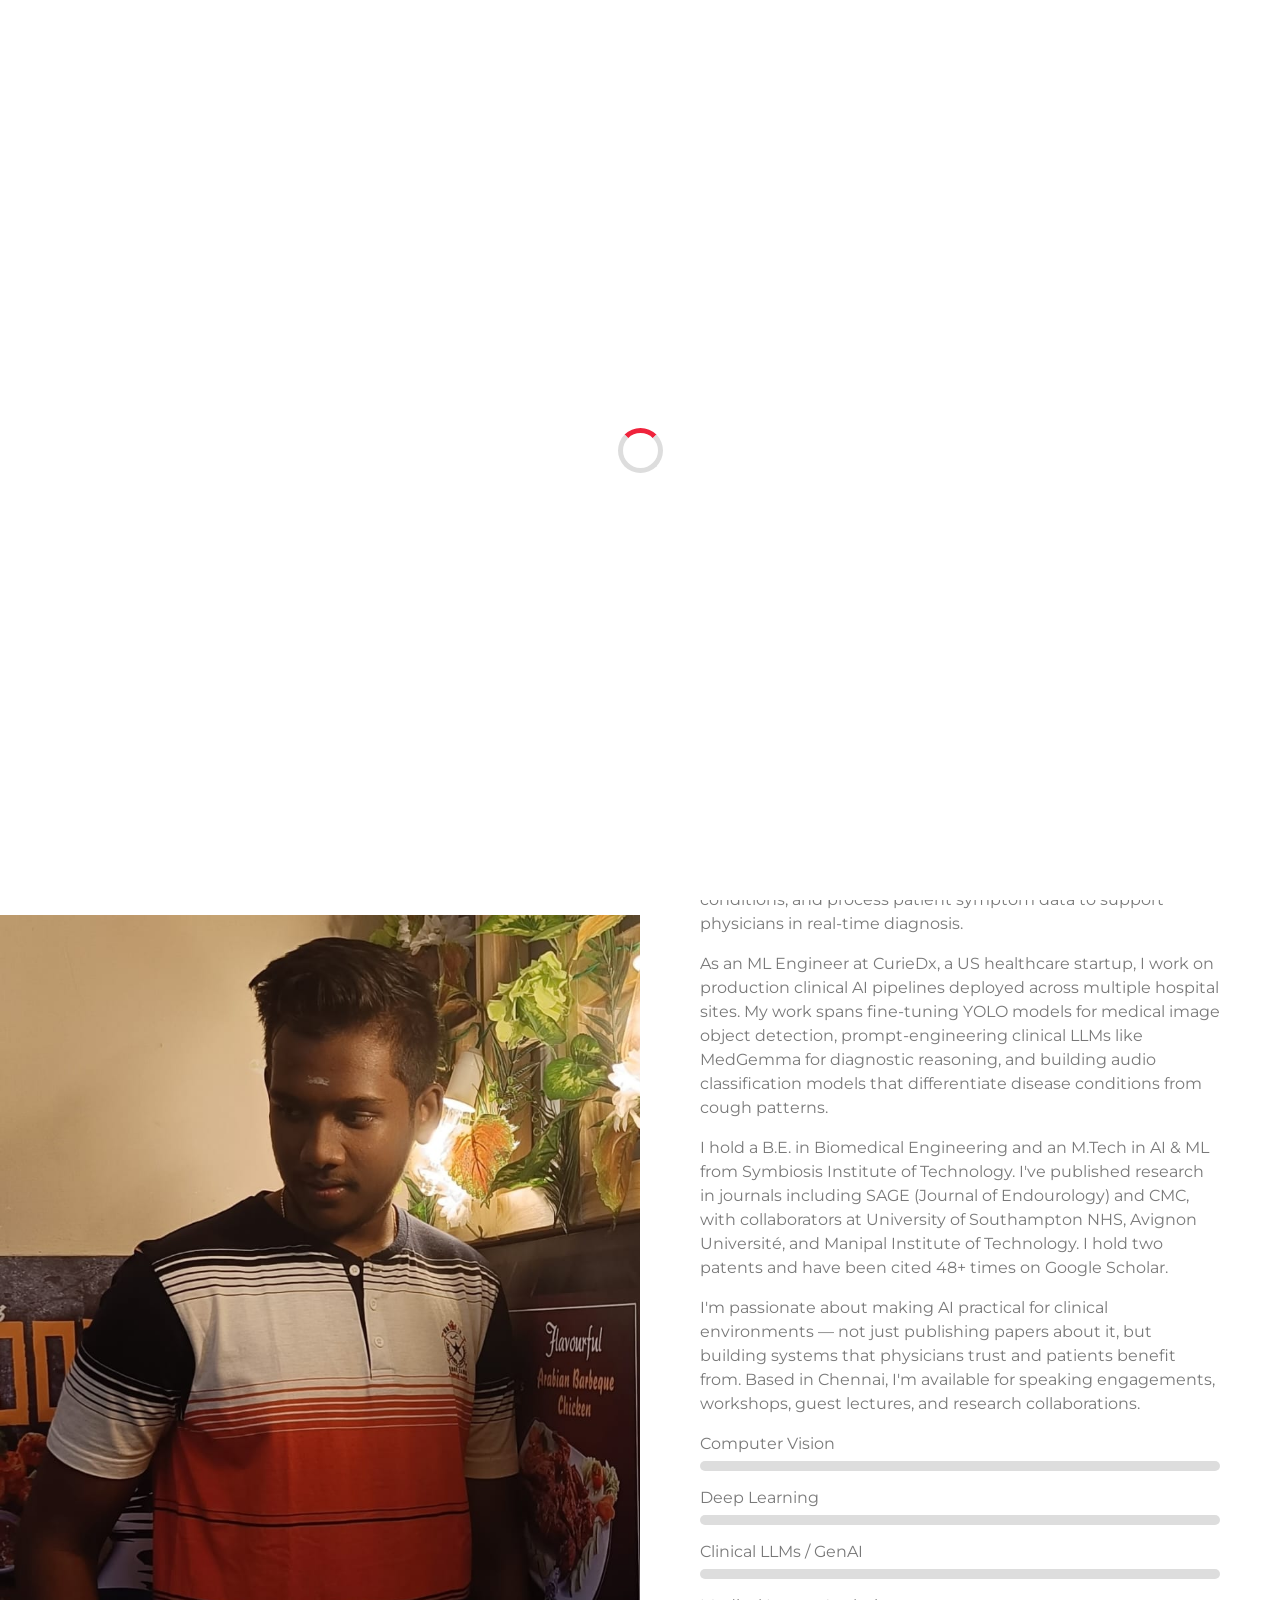
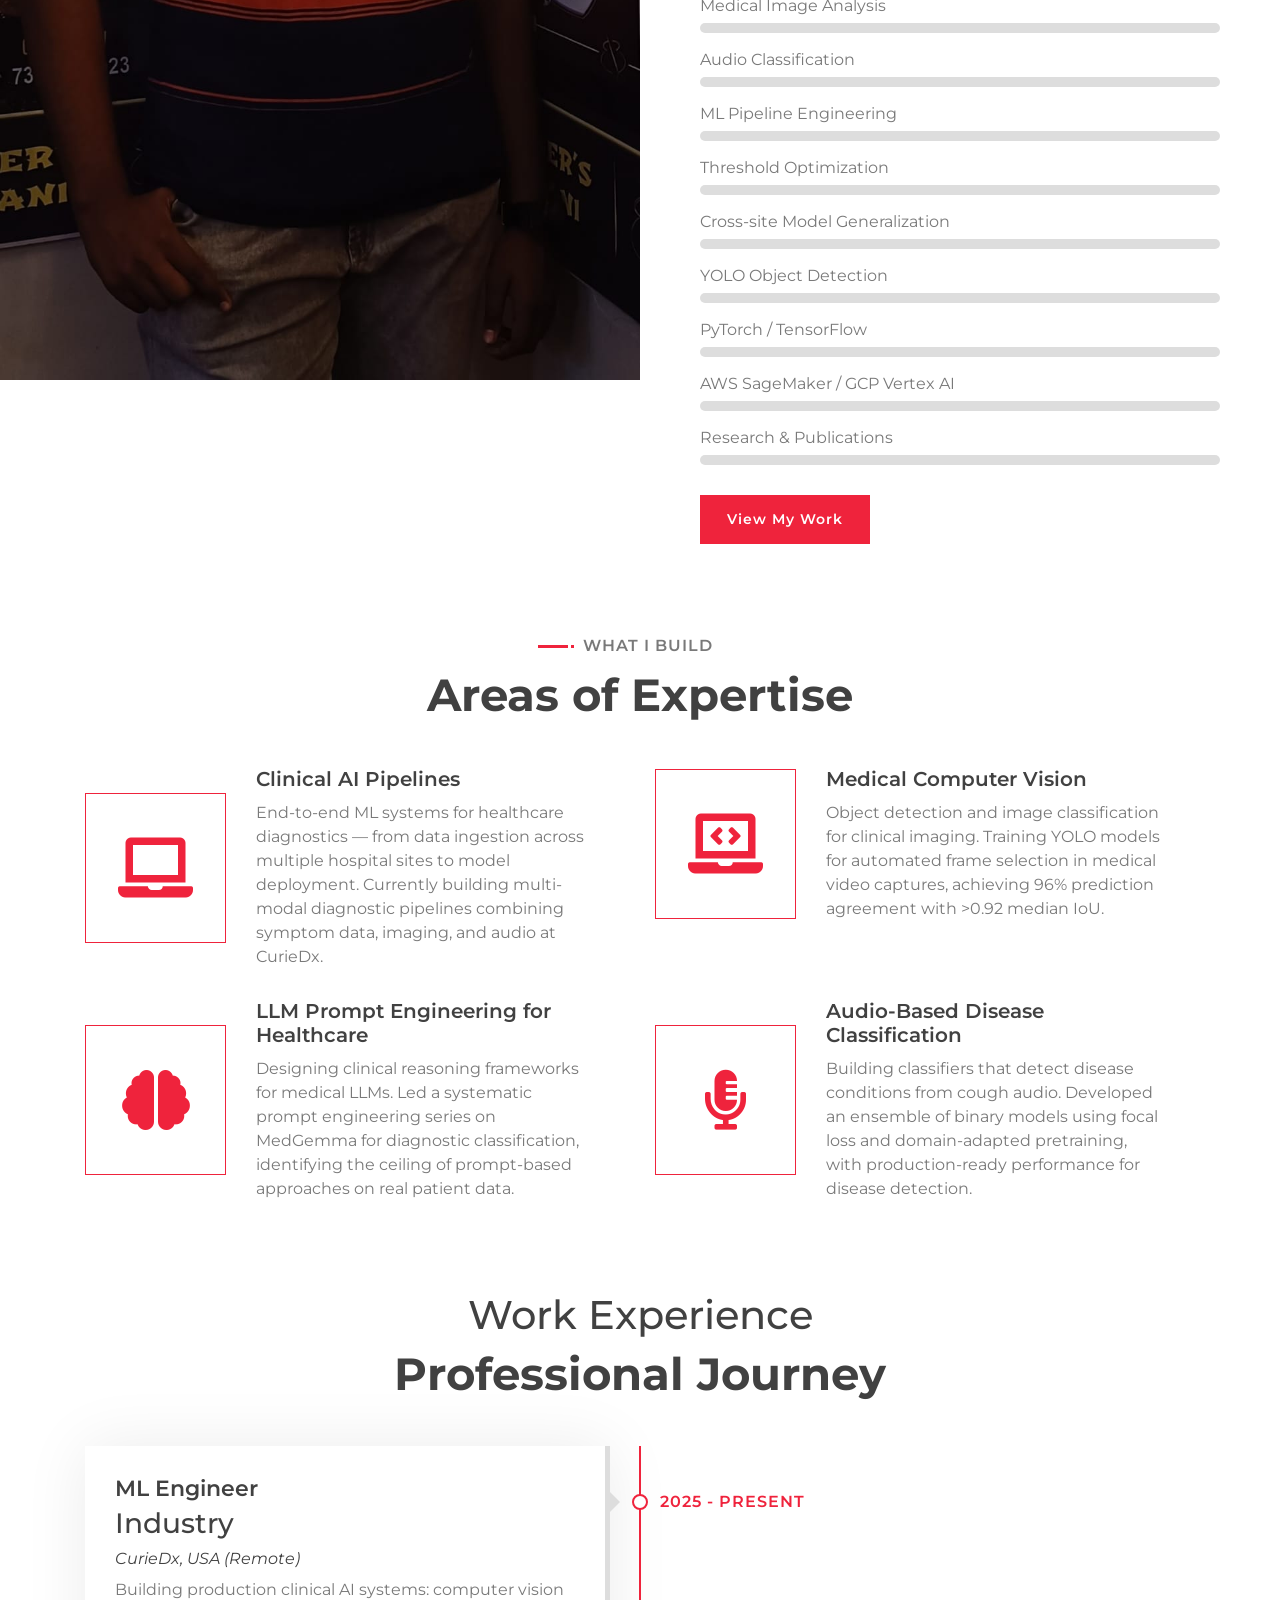
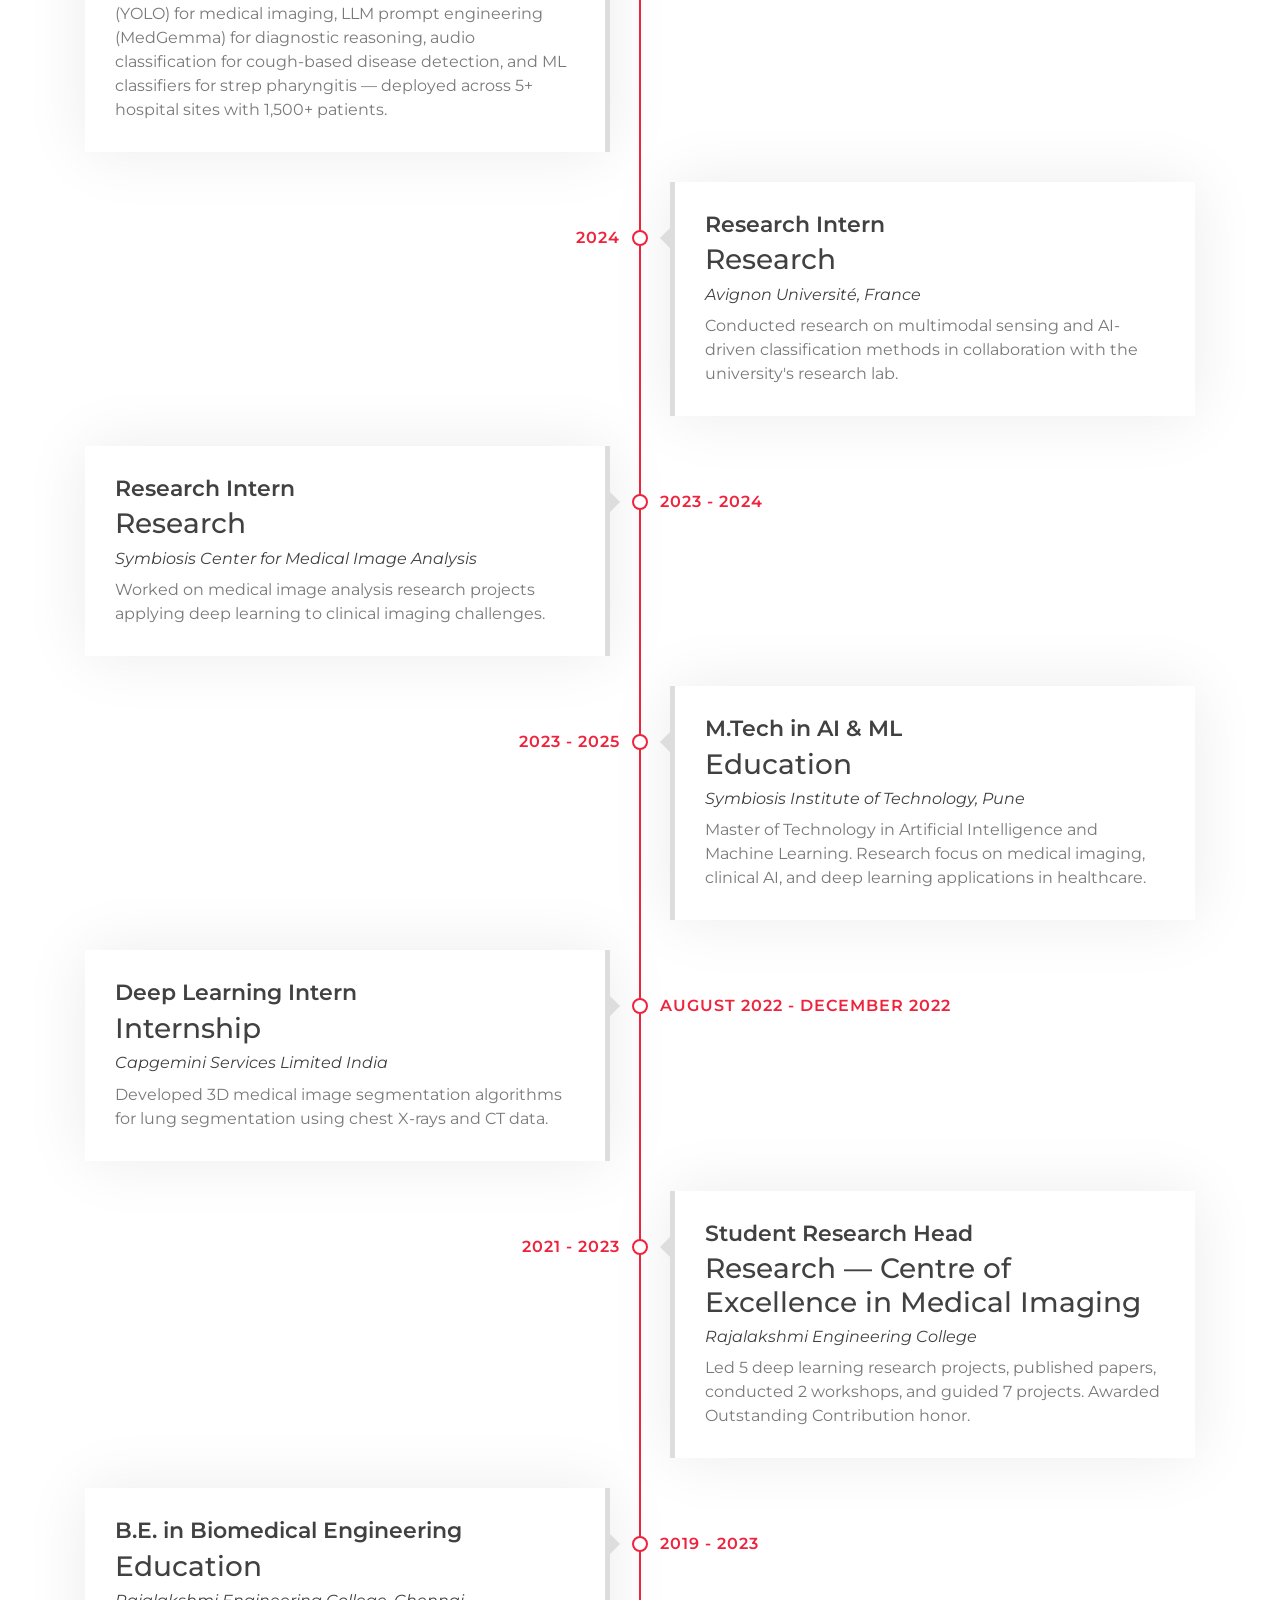
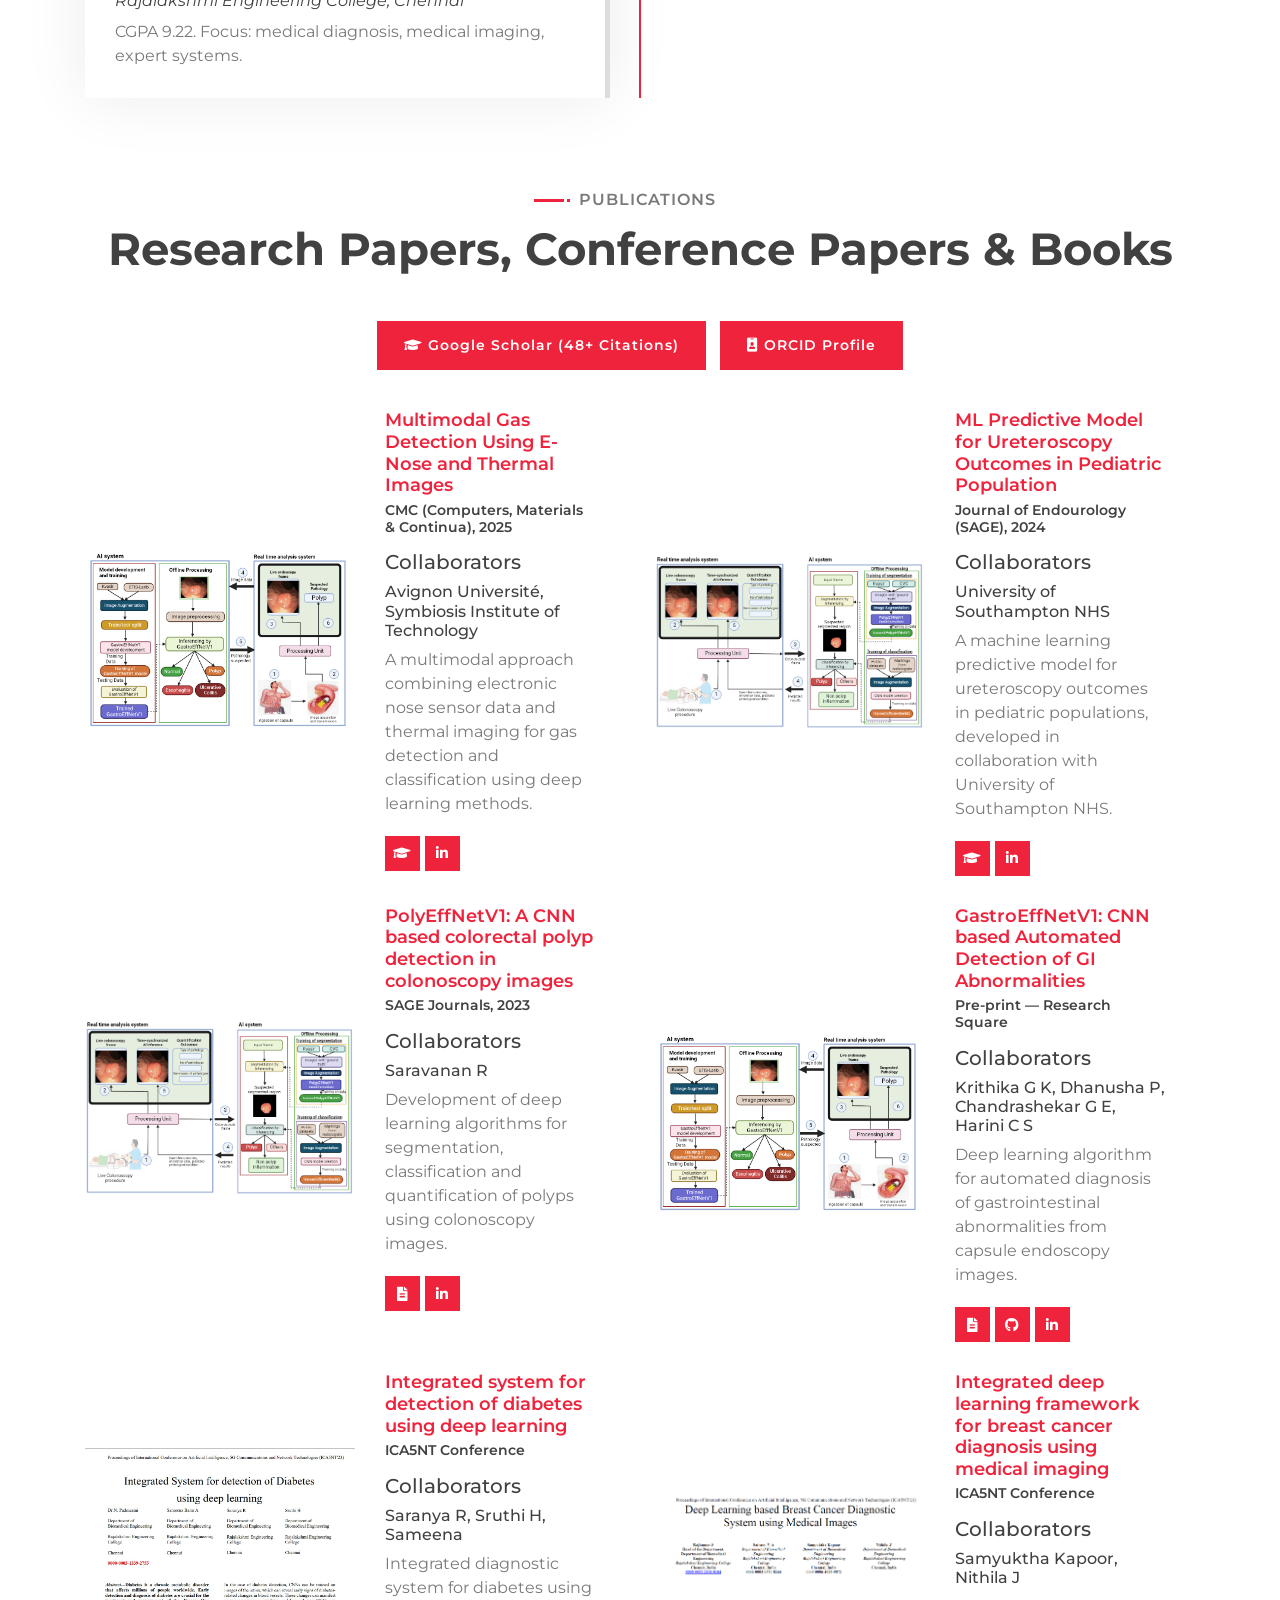
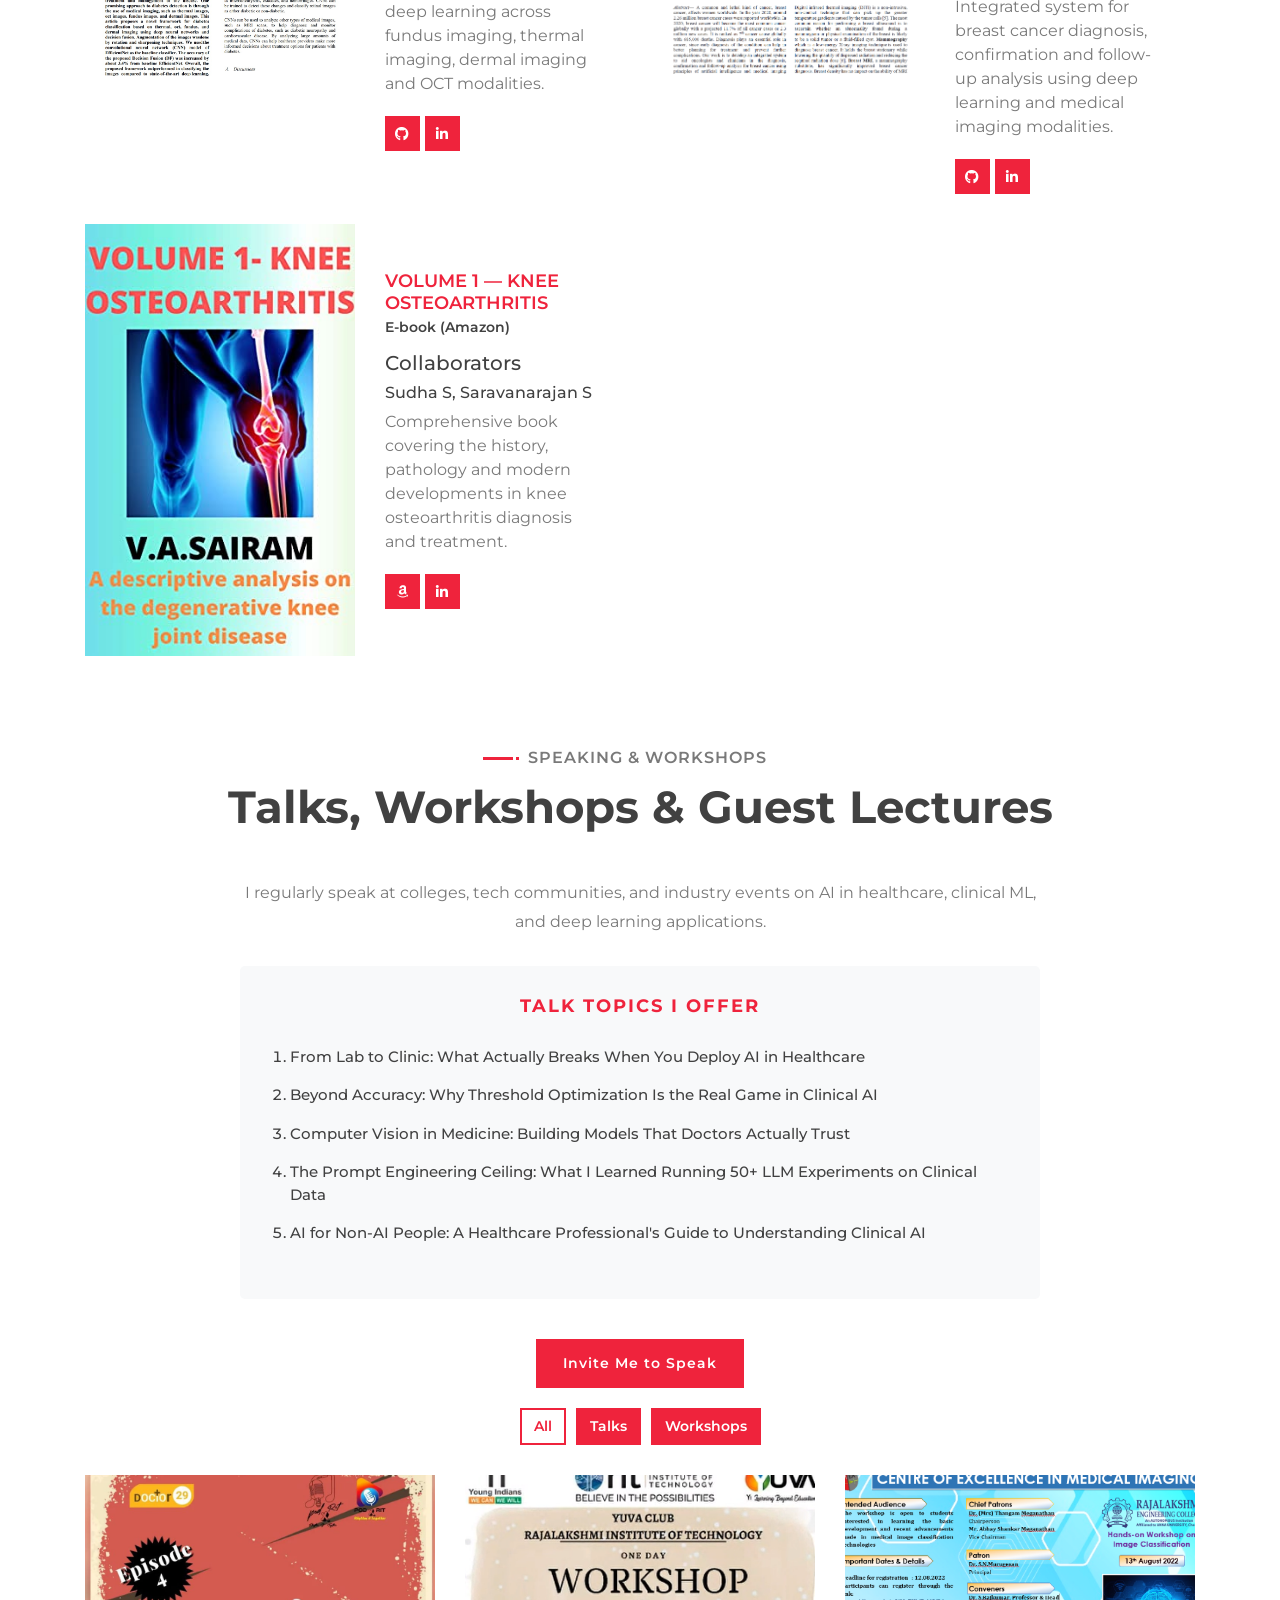
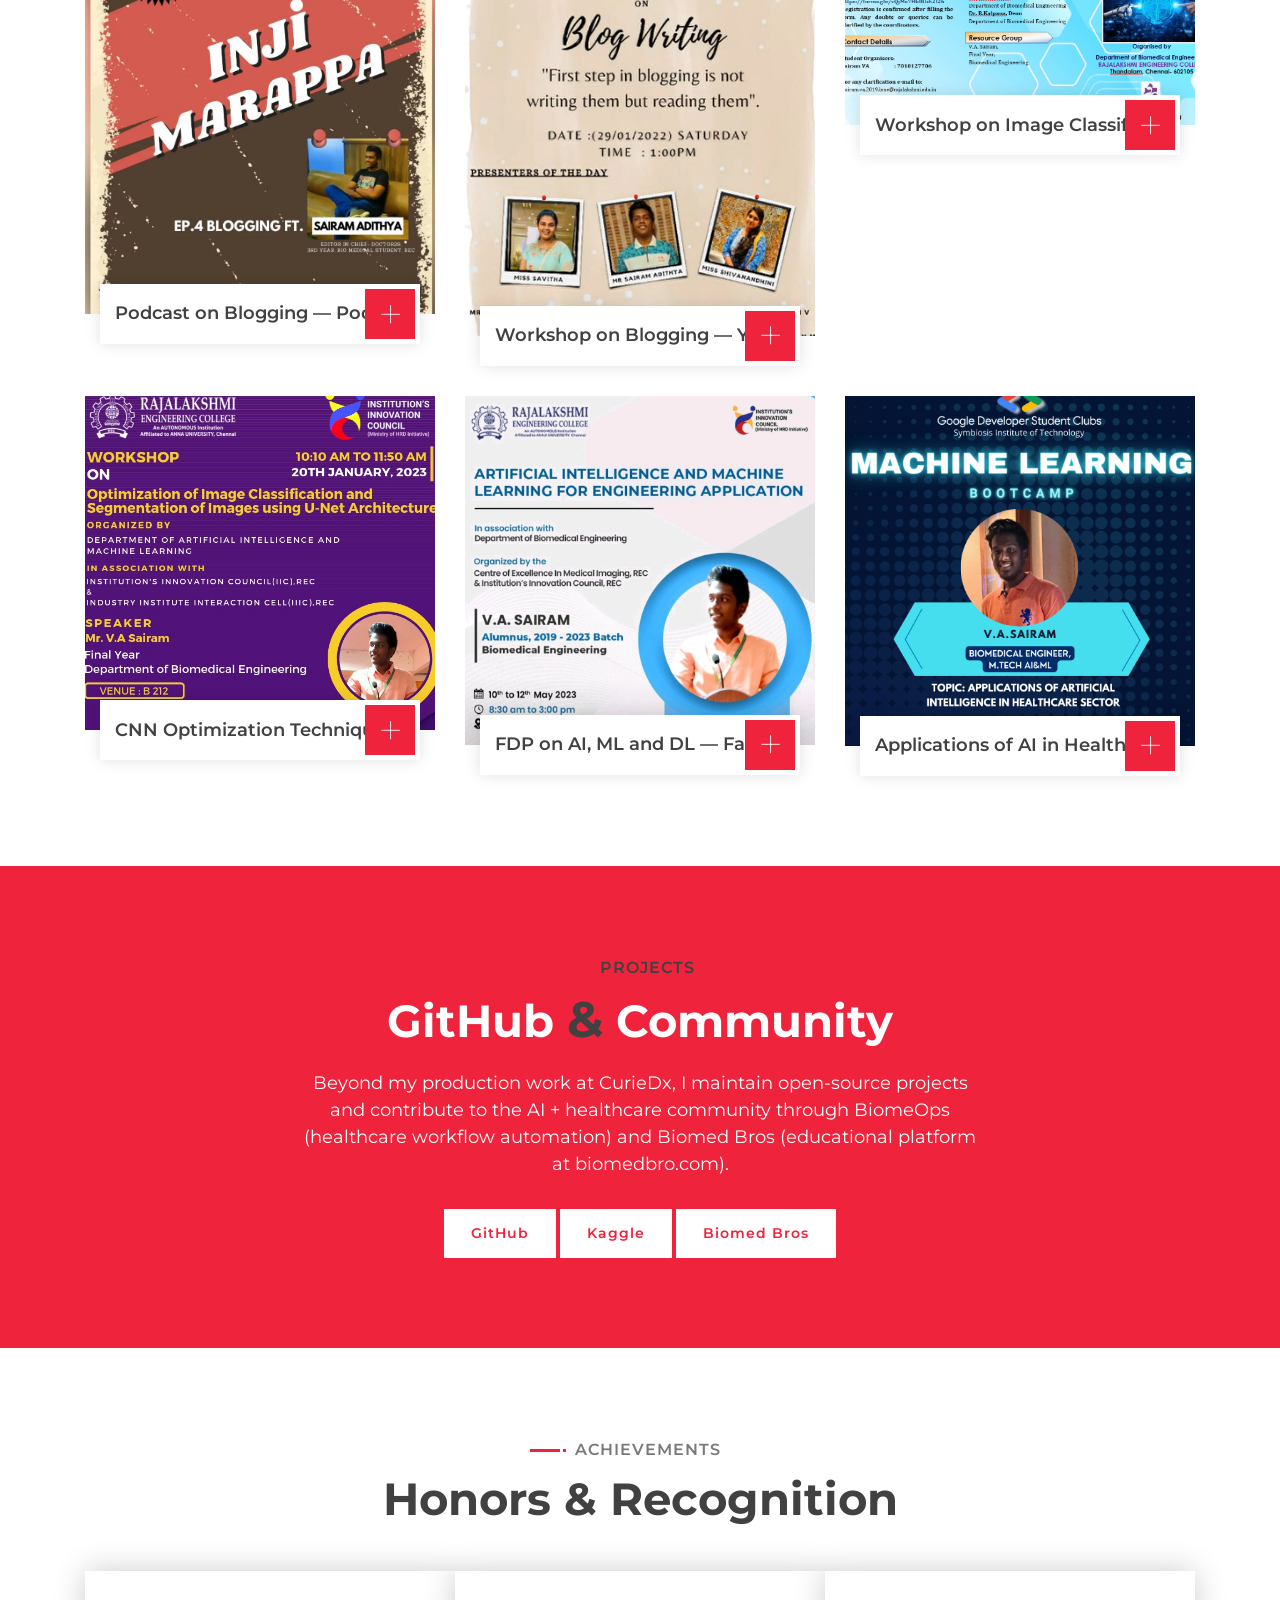
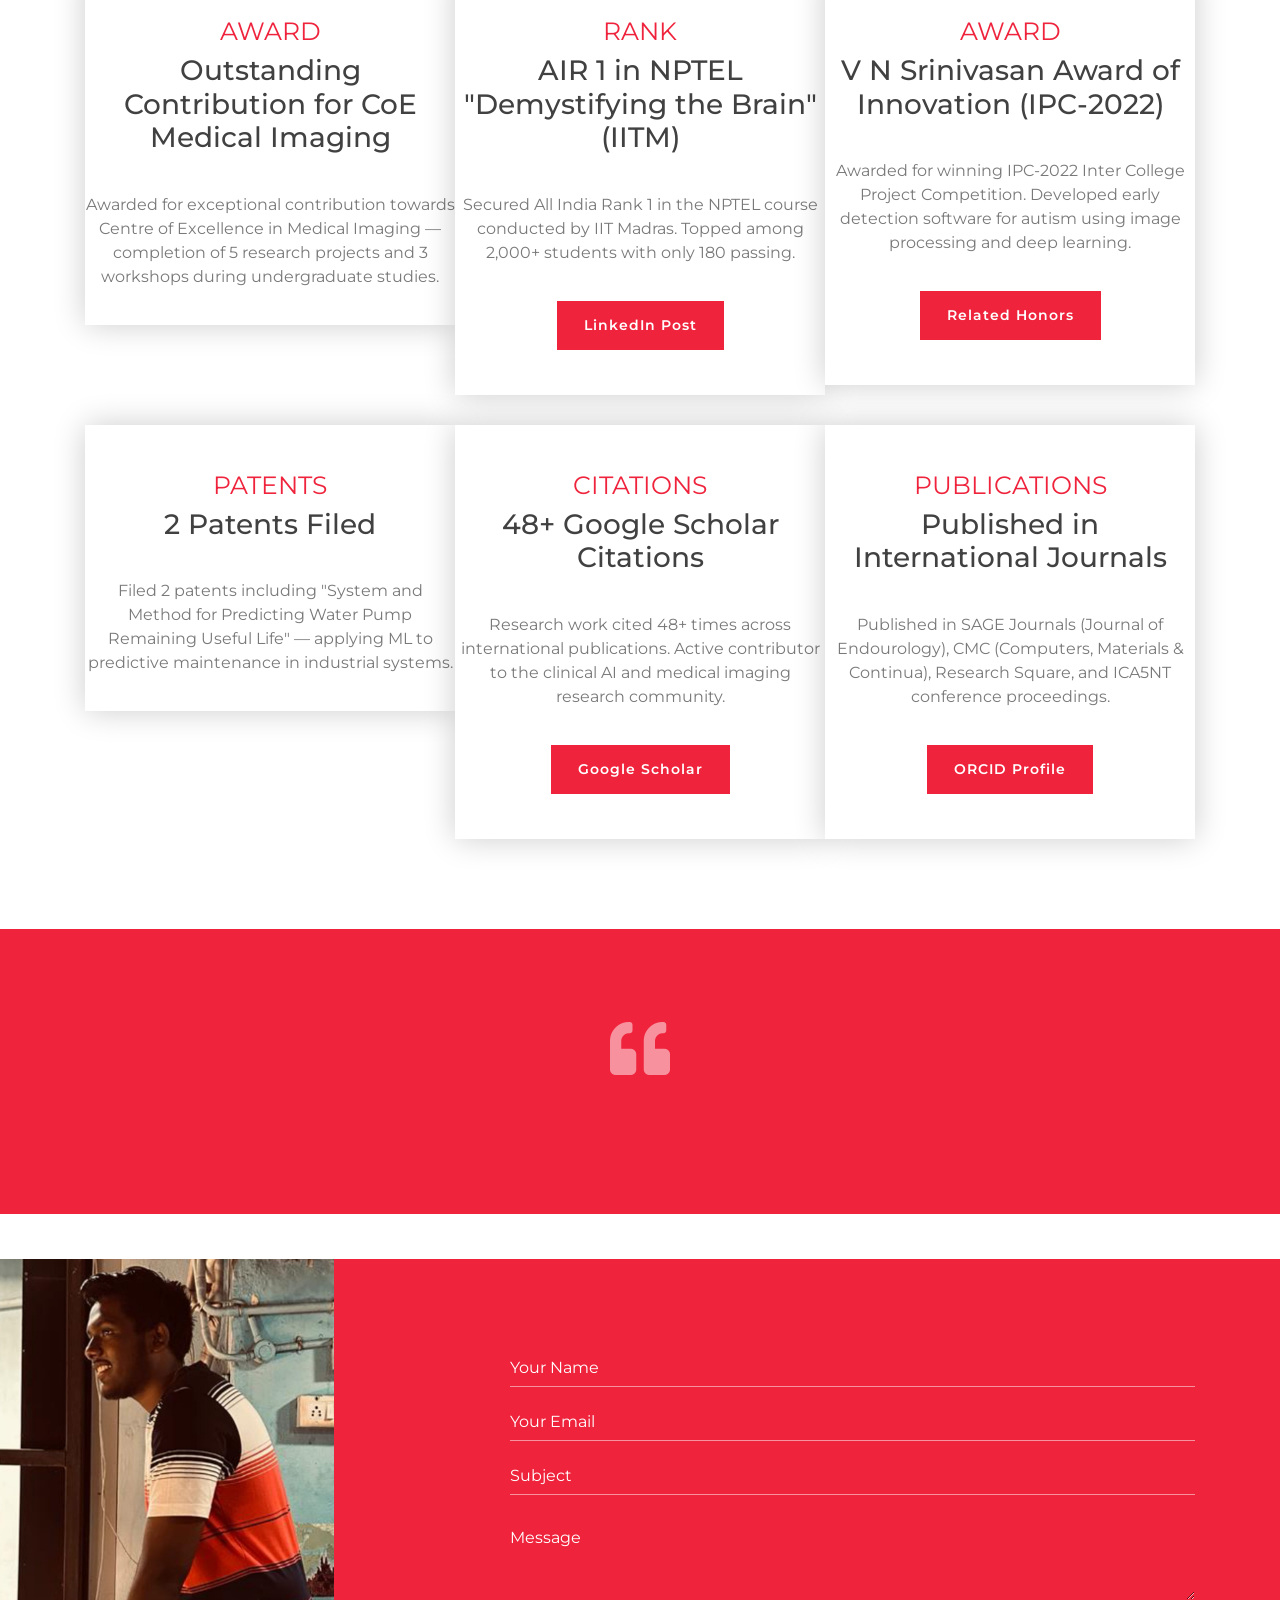
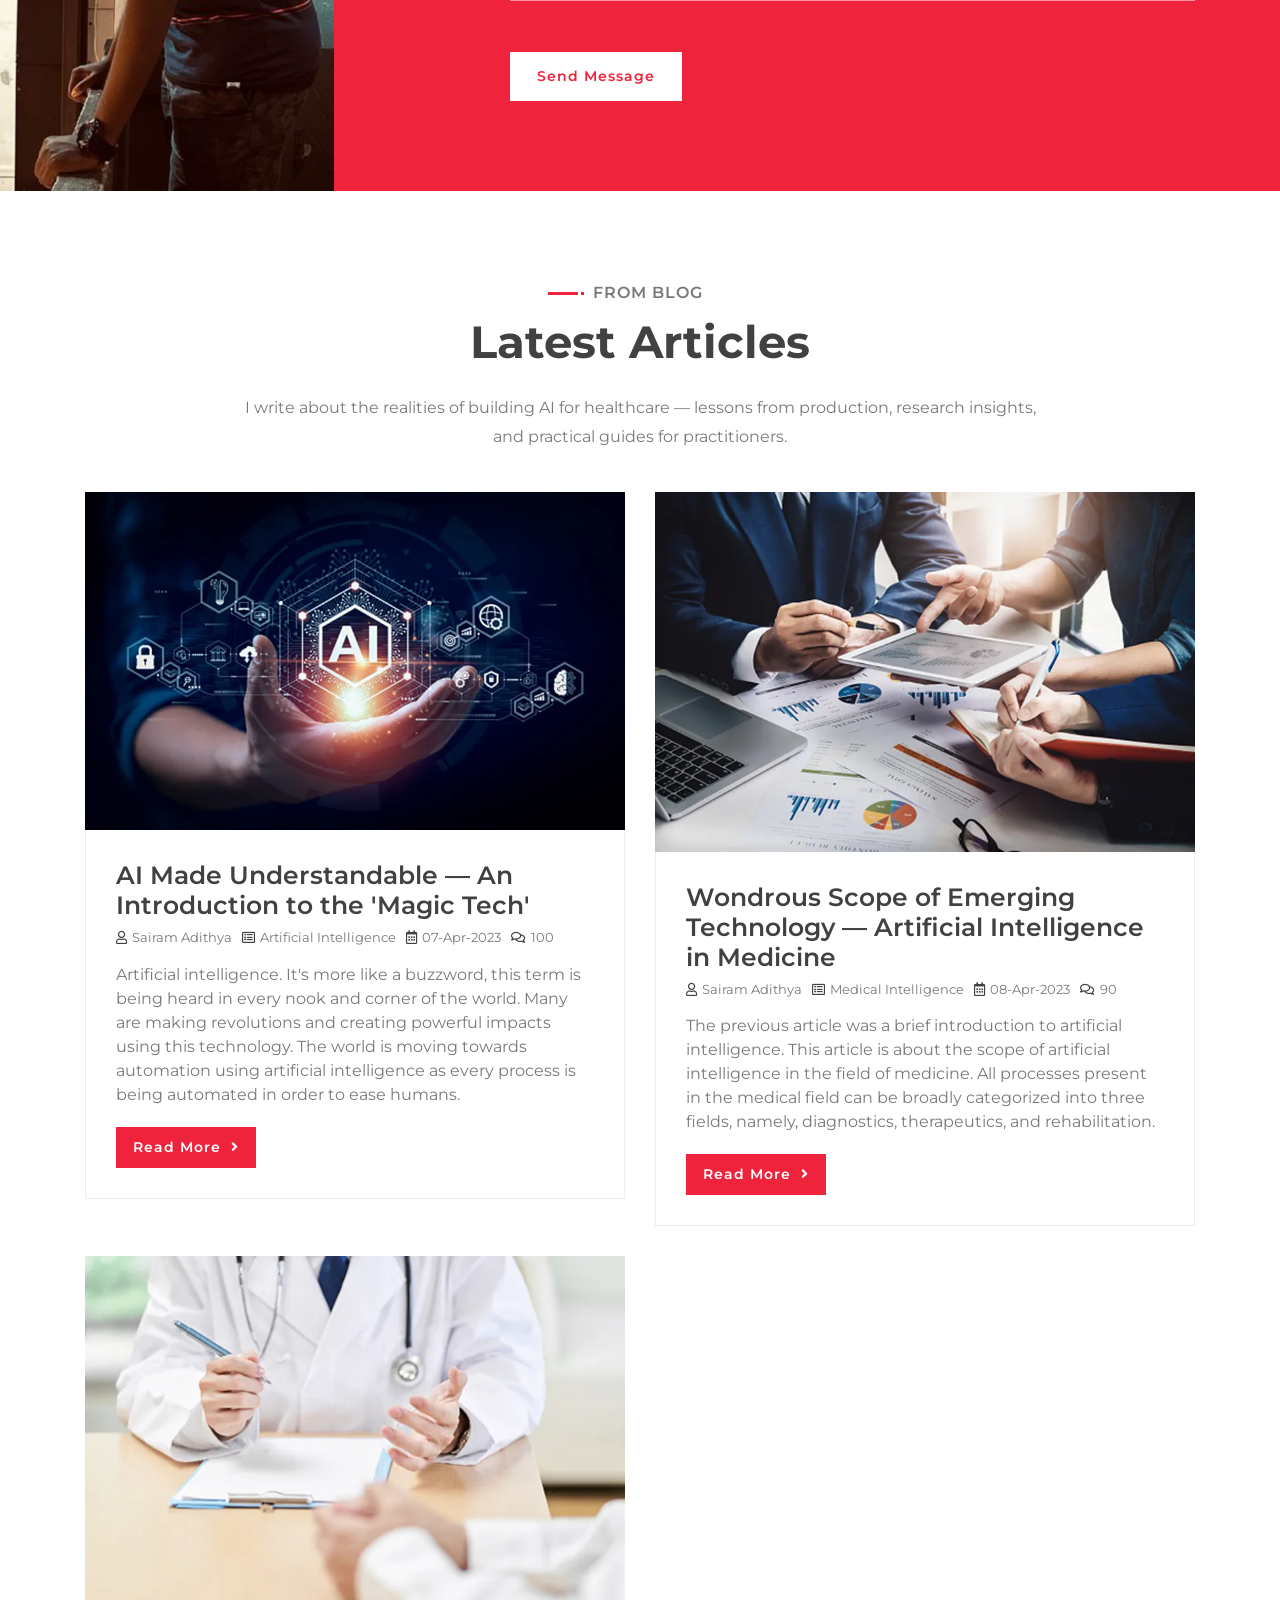
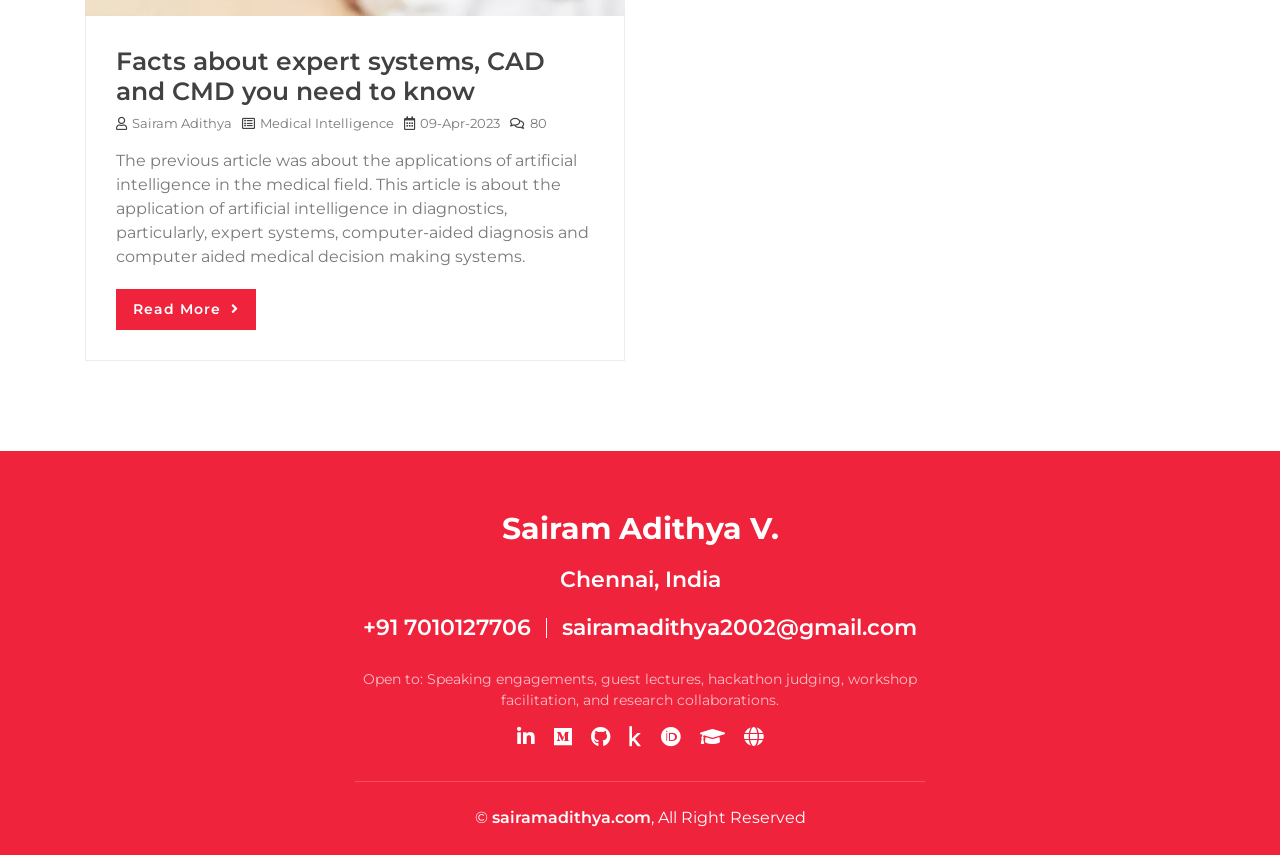
==== commit 2fe242ce: "Revamp portfolio: reposition from student to ML Engineer / AI in Healthcare Complete content overhau" ====
--- a/index.html
+++ b/index.html
@@ -1,885 +1,1013 @@
-<!DOCTYPE html>
-<html lang="en">
-    <head>
-        <meta charset="utf-8">
-        <title>Portfolio</title>
-        <meta content="width=device-width, initial-scale=1.0" name="viewport">
-        <meta content="Free Website Template" name="keywords">
-        <meta content="Free Website Template" name="description">
-
-        <!-- Favicon -->
-        <link href="img/favicon.ico" rel="icon">
-
-        <!-- Google Font -->
-        <link href="https://fonts.googleapis.com/css2?family=Montserrat:wght@300;400;500;600;700&display=swap" rel="stylesheet">
-
-        <!-- CSS Libraries -->
-        <link href="https://stackpath.bootstrapcdn.com/bootstrap/4.4.1/css/bootstrap.min.css" rel="stylesheet">
-        <link href="https://cdnjs.cloudflare.com/ajax/libs/font-awesome/5.10.0/css/all.min.css" rel="stylesheet">
-        <link href="lib/animate/animate.min.css" rel="stylesheet">
-        <link href="lib/owlcarousel/assets/owl.carousel.min.css" rel="stylesheet">
-        <link href="lib/lightbox/css/lightbox.min.css" rel="stylesheet">
-
-        <!-- Template Stylesheet -->
-        <link href="css/style.css" rel="stylesheet">
-    </head>
-
-    <body data-spy="scroll" data-target=".navbar" data-offset="51">
-        <!-- Nav Bar Start -->
-        <div class="navbar navbar-expand-lg bg-light navbar-light">
-            <div class="container-fluid">
-                <a href="index.html" class="navbar-brand">Portfolio</a>
-                <button type="button" class="navbar-toggler" data-toggle="collapse" data-target="#navbarCollapse">
-                    <span class="navbar-toggler-icon"></span>
-                </button>
-
-                <div class="collapse navbar-collapse justify-content-between" id="navbarCollapse">
-                    <div class="navbar-nav ml-auto">
-                        <a href="#home" class="nav-item nav-link active">Home</a>
-                        <a href="#about" class="nav-item nav-link">About</a>
-                        <a href="#experience" class="nav-item nav-link">Experience</a>
-                        <a href="#portfolio" class="nav-item nav-link">Portfolio</a>
-                        <a href="#blog" class="nav-item nav-link">Blog</a>
-                        <a href="#contact" class="nav-item nav-link">Contact</a>
-                        <a href="https://www.instagram.com/sairam_v_a/" class="nav-item nav-link">Instagram</a>
-                        <a href="https://www.linkedin.com/in/sairamadithya/" class="nav-item nav-link">Linkedin</a>
-                        <a href="https://medium.com/@sairamadithya2002" class="nav-item nav-link">Medium</a>
-                        <a href="https://github.com/sairamadithya" class="nav-item nav-link">Github</a>
-                        <a href="https://www.kaggle.com/vuppalaadithyasairam" class="nav-item nav-link">Kaggle</a> 
-                        <a href="https://orcid.org/0000-0003-0550-8244" class="nav-item nav-link">ORCID</a>
-                    </div>
-                </div>
-            </div>
-        </div>
-        <!-- Nav Bar End -->
-
-
-        <!-- Hero Start -->
-        <div class="hero" id="home">
-            <div class="container-fluid">
-                <div class="row align-items-center">
-                    <div class="col-sm-12 col-md-6">
-                        <div class="hero-content">
-                            <div class="hero-text">
-                                <p>I'm</p>
-                                <h1>Sairam Adithya</h1>
-                                <h2></h2>
-                                <div class="typed-text">Aspiring Full Stack Data Scientist, Machine learning enthusiast, Deep learning fanatic, Book and Blog writer, Research freak</div>
-                            </div>
-                            <div class="hero-btn">
-                                <a class="btn" href="">Hire Me</a>
-                                <a class="btn" href="">Contact Me</a>
-                            </div>
-                        </div>
-                    </div>
-                    <div class="col-sm-12 col-md-6 d-none d-md-block">
-                        <div class="hero-image">
-                            <img src="img/hero.jpg" alt="Hero Image">
-                        </div>
-                    </div>
-                </div>
-            </div>
-        </div>
-        <!-- Hero End -->
-
-
-        <!-- About Start -->
-        <div class="about wow fadeInUp" data-wow-delay="0.1s" id="about">
-            <div class="container-fluid">
-                <div class="row align-items-center">
-                    <div class="col-lg-6">
-                        <div class="about-img">
-                            <img src="img/about.jpg" alt="Image">
-                        </div>
-                    </div>
-                    <div class="col-lg-6">
-                        <div class="about-content">
-                            <div class="section-header text-left">
-                                <p>Learn About Me</p>
-                            </div>
-                            <div class="about-text">
-                                <p>
-                                    Hi, my name is Sairam Adithya and I'm an A.I aspirant with a passion for data science and machine learning. I have completed my undergraduate degree in Biomedical Engineering from Rajalakshmi Engineering College and going to pursue masters in Artificial Intelligence and Machine Learning at Symbiosis University. I'm skilled in Deep learning, Machine learning, Data science, Medical Imaging, Researcg, Blogging, Book writing and Presentations. I enjoy working on A.I based projects and I'm always looking for new ways to innovate and improve my work. What drives me in my work is the belief that I can make a difference. I'm passionate about [Passion or Motivation for Work] and I'm dedicated to making a positive impact in the world. Whether I'm on developing projects or cooking food, I'm always striving to create something meaningful and valuable. Thank you for taking the time to learn more about me. I'm excited to connect and explore opportunities to work together.
-                                </p>
-                            </div>
-                            <div class="skills">
-                                <div class="skill-name">
-                                    <p>Medical Imaging Research</p><p> </p>
-                                </div>
-                                <div class="progress">
-                                    <div class="progress-bar" role="progressbar" aria-valuenow="80" aria-valuemin="0" aria-valuemax="100"></div>
-                                </div>
-                                <div class="skill-name">
-                                    <p>Deep learning</p><p> </p>
-                                </div>
-                                <div class="progress">
-                                    <div class="progress-bar" role="progressbar" aria-valuenow="75" aria-valuemin="0" aria-valuemax="100"></div>
-                                </div>
-                                <div class="skill-name">
-                                    <p>Machine learning</p><p> </p>
-                                </div>
-                                <div class="progress">
-                                    <div class="progress-bar" role="progressbar" aria-valuenow="65" aria-valuemin="0" aria-valuemax="100"></div>
-                                </div>
-                                <div class="skill-name">
-                                    <p>Data Science</p><p> </p>
-                                </div>
-                                <div class="progress">
-                                    <div class="progress-bar" role="progressbar" aria-valuenow="60" aria-valuemin="0" aria-valuemax="100"></div>
-                                </div>
-                                <div class="skill-name">
-                                    <p>Desktop app development- PyQt</p><p> </p>
-                                </div>
-                                <div class="progress">
-                                    <div class="progress-bar" role="progressbar" aria-valuenow="60" aria-valuemin="0" aria-valuemax="100"></div>
-                                </div>
-                                <div class="skill-name">
-                                    <p>Web development- Streamlit and Flask</p><p> </p>
-                                </div>
-                                <div class="progress">
-                                    <div class="progress-bar" role="progressbar" aria-valuenow="70" aria-valuemin="0" aria-valuemax="100"></div>
-                                </div>
-                                <div class="skill-name">
-                                    <p>Computer Aided Diagnosis</p><p> </p>
-                                </div>
-                                <div class="progress">
-                                    <div class="progress-bar" role="progressbar" aria-valuenow="80" aria-valuemin="0" aria-valuemax="100"></div>
-                                </div>
-                                <div class="skill-name">
-                                    <p>MLOps</p><p> </p>
-                                </div>
-                                <div class="progress">
-                                    <div class="progress-bar" role="progressbar" aria-valuenow="40" aria-valuemin="0" aria-valuemax="100"></div>
-                                </div>
-                                <div class="skill-name">
-                                    <p>Webscrapping- BeautifulSoup</p><p> </p>
-                                </div>
-                                <div class="progress">
-                                    <div class="progress-bar" role="progressbar" aria-valuenow="70" aria-valuemin="0" aria-valuemax="100"></div>
-                                </div>
-                                <div class="skill-name">
-                                    <p>Web designing- HTML and CSS</p><p> </p>
-                                </div>
-                                <div class="progress">
-                                    <div class="progress-bar" role="progressbar" aria-valuenow="45" aria-valuemin="0" aria-valuemax="100"></div>
-                                </div>
-                                <div class="skill-name">
-                                    <p>Blogging</p><p> </p>
-                                </div>
-                                <div class="progress">
-                                    <div class="progress-bar" role="progressbar" aria-valuenow="90" aria-valuemin="0" aria-valuemax="100"></div>
-                                </div>
-                                <div class="skill-name">
-                                    <p>Book writing</p><p> </p>
-                                </div>
-                                <div class="progress">
-                                    <div class="progress-bar" role="progressbar" aria-valuenow="85" aria-valuemin="0" aria-valuemax="100"></div>
-                                </div>
-
-                            </div>
-                            <a class="btn" href="">Learn More</a>
-                        </div>
-                    </div>
-                </div>
-            </div>
-        </div>
-        <!-- About End -->
-        
-        
-        <!-- Service Start -->
-        <div class="service" id="service">
-            <div class="container">
-                <div class="section-header text-center wow zoomIn" data-wow-delay="0.1s">
-                    <p>What I do</p>
-                    <h2>My Areas Of Interests</h2>
-                </div>
-                <div class="row">
-                    <div class="col-lg-6 wow fadeInUp" data-wow-delay="0.0s">
-                        <div class="service-item">
-                            <div class="service-icon">
-                                <i class="fa fa-laptop"></i>
-                            </div>
-                            <div class="service-text">
-                                <h3>Medical imaging based Research</h3>
-                                <p>
-                                    I am keen towards the application of artificial intelligence in medical imaging. I have worked on many research projects related to deep lerning applications in medical imaging for the development of automated diagnosis algorithms.
-                                </p>
-                            </div>
-                        </div>
-                    </div>
-                    <div class="col-lg-6 wow fadeInUp" data-wow-delay="0.2s">
-                        <div class="service-item">
-                            <div class="service-icon">
-                                <i class="fa fa-laptop-code"></i>
-                            </div>
-                            <div class="service-text">
-                                <h3>Website development</h3>
-                                <p>
-                                    Using streamlit and flask development tools, I develop ML and DL based websites for various applications, healthcare of primary importance. I have developed feature based classification, regression, image classification and image segmentation wesbites and have hosted them too.                                   
-                                </p>
-                            </div>
-                        </div>
-                    </div>
-                    <div class="col-lg-6 wow fadeInUp" data-wow-delay="0.4s">
-                        <div class="service-item">
-                            <div class="service-icon">
-                                <i class="fab fa-android"></i>
-                            </div>
-                            <div class="service-text">
-                                <h3>Desktop application development</h3>
-                                <p>
-                                    Using PyQt development tool, I develop deep learning based diagnostic systems running independently on offline basis through desktop applications. I have developed applications for image classification and image segmentation tasks.
-                                </p>
-                            </div>
-                        </div>
-                    </div>
-                    <div class="col-lg-6 wow fadeInUp" data-wow-delay="0.6s">
-                        <div class="service-item">
-                            <div class="service-icon">
-                                <i class="fab fa-apple"></i>
-                            </div>
-                            <div class="service-text">
-                                <h3>Blogging</h3>
-                                <p>
-                                    Writing has always been my passion. Expressing my thoughts in paper and ink is always the best. I have written many blogs in different genres on both tehcnical and non-technical domains.
-                                </p>
-                            </div>
-                        </div>
-                    </div>
-                </div>
-            </div>
-        </div>
-        <!-- Service End -->
-        
-        
-         <!-- Experience Start -->
-        <div class="experience" id="experience">
-            <div class="container">
-                <header class="section-header text-center wow zoomIn" data-wow-delay="0.1s">
-                    <h1>My Resume</h1>
-                    <h2>My career journey</h2>
-                </header>
-                <div class="timeline">
-                    <div class="timeline-item left wow slideInLeft" data-wow-delay="0.1s">
-                        <div class="timeline-text">
-                            <div class="timeline-date">2023- Current</div>
-                            <h2>M.Tech in AI & ML</h2>
-                            <h3>Education </h3>
-                            <h4>Symbiosis Institute of Technology, Pune</h4>
-                            <p>
-                                Going to pursue my masters in Artifiical intelligence and Machine learning from Symbiosis University, Pune.
-                            </p>
-                        </div>
-                    </div>
-                    <div class="timeline-item right wow slideInRight" data-wow-delay="0.1s">
-                        <div class="timeline-text">
-                            <div class="timeline-date">2019 - 2023</div>
-                            <h2>B.E in Biomedical Engineering</h2>
-                            <h3>Education</h3>
-                            <h4>Rajalaskhmi Engineering College, Chennai</h4>
-                            <p>
-                                Completed my undergraduate program in Biomedical Engineering from Rajalaskhmi Engineering College, Chennai with a cgpa of 9.22 . My primary focus on my undergrad jounrey was on the topics of medical diagnosis, medical informatics, expert systems, medical imaging etc. 
-                            </p>
-                        </div>
-                    </div>
-                    <div class="timeline-item left wow slideInLeft" data-wow-delay="0.1s">
-                        <div class="timeline-text">
-                            <div class="timeline-date">August 2022 - December 2022</div>
-                            <h2>Deep Learning Internship</h2>
-                            <h3>Internship</h3>
-                            <h4>Capgemini Services Limited India</h4>
-                            <p>
-                                I did a 6-month deep learning internship from Capgemini Technology Services. My major task in my internship was about the development of 3D image segmentation algorithms for medical imaging applications. Some minor tasks include the development of 2d image segmentation algorithms for medical imaging applications. Worked with tools like Slicer 3D, SnapITK, and used development tools like nibabel, tensorflow keras, pyqt etc.
-                            </p>
-                        </div>
-                    </div>
-                    <div class="timeline-item right wow slideInRight" data-wow-delay="0.1s">
-                        <div class="timeline-text">
-                            <div class="timeline-date">2021 - 2023</div>
-                            <h2>Student Research Head</h2>
-                            <h3>Research- Center Of Excellence in Medical Imaging</h3>
-                            <h4>Rajalaskhmi Engineering College</h4>
-                            <p>
-                                I worked as the student research head in CoE Medical Imaging. My responsibilities include assistance of medical imaging research projects (mainly A.I), conducting workshops on tech related to medical imaging, completion of funded projects, website and desktop application development, project maintenance etc. I have completed 5 medical imaging based deep learning projects and guiding 7 more projects. Have successfully published 1 paper in Web of Science, 1 pre-print in Research Square, and rest under review in peer journals. Also, i have conducted 2 workshops to my juniors on image classification and advanced optimisation techniques on CNN.
-                            </p>
-                        </div>
-                    </div>
-                    <div class="timeline-item left wow slideInLeft" data-wow-delay="0.1s">
-                        <div class="timeline-text">
-                            <div class="timeline-date">August 2021- September 2021</div>
-                            <h2>Content Writing</h2>
-                            <h3>Internship</h3>
-                            <h4>Hariyali- NGO</h4>
-                            <p>
-                                Worked as a content writing intern in Hariyali were I had published articles on a daily basis. Published around 30 articles on different domains on 30 days. The fund raised from these articles were used for rural electrification in Madhya Pradhesh.
-                            </p>
-                            <a href="https://track2training.com/author/sairamadithya/">Author Profile</a>
-                        </div>
-                    </div>
-                    <div class="timeline-item right wow slideInRight" data-wow-delay="0.1s">
-                        <div class="timeline-text">
-                            <div class="timeline-date">August 2021- September 2021</div>
-                            <h2>Data Science with Raspberry Pi</h2>
-                            <h3>Internship</h3>
-                            <h4>IPrime Skills</h4>
-                            <p>
-                                Learnt about data science and application of artificial intelligence in raspberry pi
-                            </p>
-                        </div>
-                    </div>
-                    <div class="timeline-item left wow slideInLeft" data-wow-delay="0.1s">
-                        <div class="timeline-text">
-                            <div class="timeline-date">2019</div>
-                            <h2>12th</h2>
-                            <h3>Education</h3>
-                            <h4>D.A.V Matriculation Higher Secondary School, Chennai</h4>
-                            <p>
-                                Biology and maths group. Scored 90%.
-                            </p>
-                        </div>
-                    </div>
-                    <div class="timeline-item right wow slideInRight" data-wow-delay="0.1s">
-                        <div class="timeline-text">
-                            <div class="timeline-date">2017</div>
-                            <h2>10th</h2>
-                            <h3>Education</h3>
-                            <h4>D.A.V Matriculation Higher Secondary School, Chennai</h4>
-                            <p>
-                                Scored 97.4%.
-                            </p>
-                        </div>
-                    </div>
-                </div>
-            </div>
-        </div>
-        <!-- Job Experience End -->
-<!-- Team Start -->
-<div class="team" id="team">
-    <div class="container">
-        <div class="section-header text-center wow zoomIn" data-wow-delay="0.1s">
-            <p>Publications</p>
-            <h2>Research papers, Conference papers and Books</h2>
-        </div>
-        <div class="row">
-            <div class="col-lg-6 wow fadeInUp" data-wow-delay="0.0s">
-                <div class="team-item">
-                    <div class="team-img">
-                        <img src="img/team-1.jpg" alt="Image">
-                    </div>
-                    <div class="team-text">
-                        <h2>GastroEffNetV1- CNN based Automated detection of Gastrointestinal abnormalities from capsule endoscopy images</h2>
-                        <h4>Pre-print = Research Square</h4>
-                        <h5> Project members</h5>
-                        <h6> Krithika G K, Dhanusha P, Chandrashekar G E, Harini C S</h6>
-                        <p>
-                            This project is about the development of deep learning algorihtm, website and desktop application for automated diagnosis of gastrointestinal abnormalities from capsule endoscopy images.
-                        </p>
-                        <div class="team-social">
-                            <a class="btn" href="https://www.linkedin.com/posts/sairamadithya_deeplearning-research-medical-activity-7049966663953248256-4vh8?utm_source=share&utm_medium=member_desktop"><i class="fab fa-linkedin-in"></i></a>
-                            <a class="btn" href="https://www.researchsquare.com/article/rs-2588671/v1"><i class="fab fa-research"></i></a>
-                            <a class="btn" href="https://github.com/sairamadithya/GastroEffNetV1--CNN-based-detection-of-gastrointestinal-abnormalities-from-capule-endoscopy-images"><i class="fab fa-github"></i></a>
-                            <a class="btn" href="https://sairamadithya-gastroeffnetv1--cnn-based-de-streamlit-app-1a4xd5.streamlit.app/"><i class="fab fa-website"></i></a>
-                        </div>
-                    </div>
-                </div>
-            </div>
-            <div class="col-lg-6 wow fadeInUp" data-wow-delay="0.2s">
-                <div class="team-item">
-                    <div class="team-img">
-                        <img src="img/team-2.png" alt="Image">
-                    </div>
-                    <div class="team-text">
-                        <h2>PolyEffNetV1: A CNN based colorectal polyp detection in colonoscopy images</h2>
-                        <h4>Sage Journals</h4>
-                        <h5> Project members</h5>
-                        <h6> Saravanan R</h6>
-                        <p>
-                            This work is about the development of deep learning algorithms for segmentation, classification and quanitification of polyps (stomach cancers) using colonoscopy images along with desktop application.
-                        </p>
-                        <div class="team-social">
-                            <a class="btn" href="https://journals.sagepub.com/doi/abs/10.1177/09544119221149233"><i class="fab fa-sage"></i></a>
-                            <a class="btn" href="https://www.linkedin.com/posts/sairamadithya_deeplearning-research-journal-activity-7023883523023335424-eOfb?utm_source=share&utm_medium=member_desktop"><i class="fab fa-linkedin-in"></i></a>
-                        </div>
-                    </div>
-                </div>
-            </div>
-            <div class="col-lg-6 wow fadeInUp" data-wow-delay="0.4s">
-                <div class="team-item">
-                    <div class="team-img">
-                        <img src="img/team-3.jpg" alt="Image">
-                    </div>
-                    <div class="team-text">
-                        <h2>VOLUME 1- KNEE OSTEOARTHRITIS</h2>
-                        <h4>E-book</h4>
-                        <h5> Project members</h5>
-                        <h6> Sudha S, Saravanarajan S </h6>
-                        <p>
-                            Osteoarthritis is one of the emerging diseases influencing the old everywhere in the world. This disease is most common and extreme in the knee; making the existence of the patient's; dreadful. This book gives bits of knowledge into the different parts of the illness going from its set of experiences to its modern turns of events.
-                        </p>
-                        <div class="team-social">
-                            <a class="btn" href="https://www.amazon.in/OSTEOARTHRITIS-Descriptive-degenerative-COMPREHENSIVE-INFLAMMATORY-ebook/dp/B095LWXD17/ref=mp_s_a_1_9?dchild=1&keywords=knee+osteoarthritis+book&qid=1627057998&sr=8-9"><i class="fab fa-amazon"></i></a>
-                            <a class="btn" href="https://www.linkedin.com/posts/sairamadithya_medicine-healthcare-activity-6828027099761258497-wVYC?utm_source=share&utm_medium=member_desktop"><i class="fab fa-linkedin-in"></i></a>
-                            <a class="btn" href="https://www.instagram.com/p/CPVHe0htiUu3wKopBNvHA0ippSdE2lfhRtke_g0/?igshid=NTc4MTIwNjQ2YQ=="><i class="fab fa-instagram"></i></a>
-                        </div>
-                    </div>
-                </div>
-            </div>
-            <div class="col-lg-6 wow fadeInUp" data-wow-delay="0.6s">
-                <div class="team-item">
-                    <div class="team-img">
-                        <img src="img/team-4.jpg" alt="Image">
-                    </div>
-                    <div class="team-text">
-                        <h2>Integrated system for detection of diabetes using deep learning</h2>
-                        <h4>ICA5NT conference</h4>
-                        <h5> Project members</h5>
-                        <h6> Saranya R, Sruthi H, Sameena</h6>
-                        <p>
-                            This project is about the development of an integrated diagnostic system for diabetes using deep learning. Fundus imaging, thermal imaging of the foot, dermal imaging and OCT are the different imaging modalities considered for this project. The CNN algorithms were developed and trained on public datasets. The website was developed using streamlit and hosted via streamlit share.
-                        </p>
-                        <div class="team-social">
-                            <a class="btn" href="https://sairamadithya-integrated-system-for-detect-streamlit-app-05herb.streamlit.app/"><i class="fab fa-s"></i></a>
-                            <a class="btn" href="https://github.com/sairamadithya/Integrated-system-for-detection-of-diabetes-using-deep-learning"><i class="fab fa-github"></i></a>
-                            <a class="btn" href="https://www.linkedin.com/posts/sairamadithya_conference-proceeding-activity-7053356181125296128-ukQb?utm_source=share&utm_medium=member_desktop"><i class="fab fa-linkedin-in"></i></a>
-                        </div>
-                    </div>
-                </div>
-            </div>
-            <div class="col-lg-6 wow fadeInUp" data-wow-delay="0.6s">
-                <div class="team-item">
-                    <div class="team-img">
-                        <img src="img/team-5.jpg" alt="Image">
-                    </div>
-                    <div class="team-text">
-                        <h2>Integrated deep learning framework for breast cancer diagnosis using medical imaging</h2>
-                        <h4>ICA5NT conference</h4>
-                        <h5> Project members</h5>
-                        <h6> Samyuktha Kapoor, Nithila J</h6>
-                        <p>
-                            Our work is to develop an integrated system to aid oncologists and clinicians in the diagnosis, confirmation and follow-up analysis for breast cancer using principles of artificial intelligence and medical imaging modalities. The decision making is made by deep learning models trained on thousands of images of several medical imaging modalities.
-                        </p>
-                        <div class="team-social">
-                            <a class="btn" href="https://sairamadithya-integrated-deep-learning-fra-streamlit-app-oqcho8.streamlit.app/"><i class="fab fa-streamlit"></i></a>
-                            <a class="btn" href="https://github.com/sairamadithya/integrated-deep-learning-framework-for-breast-cancer-diagnosis-using-medical-imaging"><i class="fab fa-github"></i></a>
-                            <a class="btn" href="https://www.linkedin.com/posts/sairamadithya_conference-proceeding-activity-7053356181125296128-ukQb?utm_source=share&utm_medium=member_desktop"><i class="fab fa-linkedin-in"></i></a>
-                        </div>
-                    </div>
-                </div>
-            </div>
-        </div>
-    </div>
-</div>
-<!-- Team End -->
-
-        <!-- Portfolio Start -->
-        <div class="portfolio" id="portfolio">
-            <div class="container">
-                <div class="section-header text-center wow zoomIn" data-wow-delay="0.1s">
-                    <p>Workshops</p>
-                    <h2>Brochure gallery</h2>
-                </div>
-                <div class="row">
-                    <div class="col-12">
-                        <ul id="portfolio-filter">
-                            <li data-filter="*" class="filter-active">All</li>
-                            <li data-filter=".filter-1">Blogging</li>
-                            <li data-filter=".filter-2">A.I</li>
-                            <li data-filter=".filter-3">A.I</li>
-                        </ul>
-                    </div>
-                </div>
-                <div class="row portfolio-container">
-                    <div class="col-lg-4 col-md-6 col-sm-12 portfolio-item filter-1 wow fadeInUp" data-wow-delay="0.0s">
-                        <div class="portfolio-wrap">
-                            <div class="portfolio-img">
-                                <img src="img/brochure-1.jpg" alt="Image">
-                            </div>
-                            <div class="portfolio-text">
-                                <h3>Podcast on blogging- PodXRIT</h3>
-                                <a class="btn" href="img/brochure-1.jpg" data-lightbox="portfolio">+</a>
-                            </div>
-                        </div>
-                    </div>
-                    <div class="col-lg-4 col-md-6 col-sm-12 portfolio-item filter-2 wow fadeInUp" data-wow-delay="0.2s">
-                        <div class="portfolio-wrap">
-                            <div class="portfolio-img">
-                                <img src="img/brochure-2.png" alt="Image">
-                            </div>
-                            <div class="portfolio-text">
-                                <h3>Woskhop on blogging- YUVA club of RIT</h3>
-                                <a class="btn" href="img/brochure-2.png" data-lightbox="portfolio">+</a>
-                            </div>
-                        </div>
-                    </div>
-                    <div class="col-lg-4 col-md-6 col-sm-12 portfolio-item filter-3 wow fadeInUp" data-wow-delay="0.4s">
-                        <div class="portfolio-wrap">
-                            <div class="portfolio-img">
-                                <img src="img/brochure-3.png" alt="Image">
-                            </div>
-                            <div class="portfolio-text">
-                                <h3>Workshop on Image Classification- Biomedical students of REC</h3>
-                                <a class="btn" href="img/brochure-3.png" data-lightbox="portfolio">+</a>
-                            </div>
-                        </div>
-                    </div>
-                    <div class="col-lg-4 col-md-6 col-sm-12 portfolio-item filter-1 wow fadeInUp" data-wow-delay="0.6s">
-                        <div class="portfolio-wrap">
-                            <div class="portfolio-img">
-                                <img src="img/brochure-4.jpg" alt="Image">
-                            </div>
-                            <div class="portfolio-text">
-                                <h3>CNN Optimization techniques- AI&ML students of REC</h3>
-                                <a class="btn" href="img/brochure-4.jpg" data-lightbox="portfolio">+</a>
-                            </div>
-                        </div>
-                    </div>
-                    <div class="col-lg-4 col-md-6 col-sm-12 portfolio-item filter-2 wow fadeInUp" data-wow-delay="0.8s">
-                        <div class="portfolio-wrap">
-                            <div class="portfolio-img">
-                                <img src="img/brochure-5.jpg" alt="Image">
-                            </div>
-                            <div class="portfolio-text">
-                                <h3>FDP on A.I, M.L and D.L- Faculties of REC</h3>
-                                <a class="btn" href="img/brochure-5.jpg" data-lightbox="portfolio">+</a>
-                            </div>
-                        </div>
-                    </div>
-                    <div class="col-lg-4 col-md-6 col-sm-12 portfolio-item filter-3 wow fadeInUp" data-wow-delay="1s">
-                        <div class="portfolio-wrap">
-                            <div class="portfolio-img">
-                                <img src="img/brochure-6.png" alt="Image">
-                            </div>
-                            <div class="portfolio-text">
-                                <h3>Applications of A.I in Healthcare- GDSC of Symbiosis Pune</h3>
-                                <a class="btn" href="img/brochure-6.png" data-lightbox="portfolio">+</a>
-                            </div>
-                        </div>
-                    </div>
-                </div>
-            </div>
-        </div>
-        <!-- Portfolio End -->
-        
-    <!-- Banner Start -->
-    <div class="banner wow zoomIn" data-wow-delay="0.1s">
-        <div class="container">
-            <div class="section-header text-center">
-                <p>Projects</p>
-                <h2>Github <span>&</span> Kaggle</h2>
-            </div>
-            <div class="container banner-text">
-                <p>
-                    I have worked on several projects related to data science, machine learning, deep learning, webscrapping, website development and desktop application development. All of the project codes, datasets and relevant resources are present in the links below.
-                </p>
-                <a href='https://github.com/sairamadithya?tab=repositories' class="btn">GitHub</a>
-                <a href='https://www.kaggle.com/vuppalaadithyasairam/code' class="btn">Kaggle</a>
-            </div>
-        </div>
-    </div>
-    <!-- Banner End -->
-        
-        
-        <!-- Price Start -->
-        <div class="price" id="price">
-            <div class="container">
-                <div class="section-header text-center wow zoomIn" data-wow-delay="0.1s">
-                    <p>Achievements</p>
-                    <h2>Honor display</h2>
-                </div>
-                <div class="row">
-                    <div class="col-md-4 wow fadeInUp" data-wow-delay="0.0s">
-                        <div class="price-item featured-item">
-                            <div class="price-header">
-                                <div class="price-title">
-                                    <h2>Award</h2>
-                                </div>
-                                <div class="price-prices">
-                                    <h3>Outstanding Contribution for CoE Medical Imaging</h3>
-                                </div>
-                            </div>
-                            <div class="price-body">
-                                <div class="price-description">
-                                    <p> I was awarded a honor award for my exceptional Contribution towards Center Of Excellence in Medical Imaging in my undergrad. This award was given by my department in honor of my work towards completion of 5 research projects and 3 workshops.</p>
-                                </div>
-                            </div>
-                        </div>
-                    </div>
-                    <div class="col-md-4 wow fadeInUp" data-wow-delay="0.5s">
-                        <div class="price-item featured-item">
-                            <div class="price-header">
-                                <div class="price-title">
-                                    <h2>Rank</h2>
-                                </div>
-                                <div class="price-prices">
-                                    <h3>AIR 1 rank in NPTEL course</h3>
-                                </div>
-                            </div>
-                            <div class="price-body">
-                                <div class="price-description">
-                                    <p> I got AIR-1 rank in the NPTEL course 'Demystifying the Brain' conducted by IITM. Around 2000 students wrote the exam out of which only 180 students passed the exam and i stood out as the topper of that year.</p>
-                                </div>
-                            </div>
-                            <div class="price-footer">
-                                <div class="price-action">
-                                    <a class="btn" href="https://www.linkedin.com/posts/sairamadithya_i-am-indeed-happy-with-this-achievement-activity-6828024878701137920-dxnx?utm_source=share&utm_medium=member_desktop">Linkedin Post</a>
-                                </div>
-                            </div>
-                        </div>
-                    </div>
-                    <div class="col-md-4 wow fadeInUp" data-wow-delay="0.5s">
-                        <div class="price-item featured-item">
-                            <div class="price-header">
-                                <div class="price-title">
-                                    <h2>Award</h2>
-                                </div>
-                                <div class="price-prices">
-                                    <h3>Recipient of 'V N SRINIVASAN AWARD OF INNOVATION'</h3>
-                                </div>
-                            </div>
-                            <div class="price-body">
-                                <div class="price-description">
-                                    <p>
-                                        I was awarded with the V N Srinivasan award of innovation for winning IPC-2022, an Inter College Project Competition. I worked and developed an early detection software for autism using image processing and deep learning.
-                                    </p>
-                                </div>
-                            </div>
-                            <div class="price-footer">
-                                <div class="price-action">
-                                    <a class="btn" href="https://www.linkedin.com/in/sairamadithya/details/honors/">Check related honors</a>
-                                </div>
-                            </div>
-                        </div>
-                    </div>
-                </div>
-            </div>
-        </div>
-        <!-- Price End -->
-        
-        
-        <!-- Testimonial Start -->
-        <div class="testimonial wow fadeInUp" data-wow-delay="0.1s" id="review">
-            <div class="container">
-                <div class="testimonial-icon">
-                    <i class="fa fa-quote-left"></i>
-                </div>
-                <div class="owl-carousel testimonials-carousel">
-                    <div class="testimonial-item">
-                        <div class="testimonial-img">
-                            <img src="img/testimonial-1.jpg" alt="Image">
-                        </div>
-                        <div class="testimonial-text">
-                            <p>
-                            </p>
-                            <h3>Dr A.N.Nithyaa</h3>
-                            <h4>Associate Professor, Department of Biomedical Engineering, REC</h4>
-                        </div>
-                    </div>
-                    <div class="testimonial-item">
-                        <div class="testimonial-img">
-                            <img src="img/testimonial-2.jpg" alt="Image">
-                        </div>
-                        <div class="testimonial-text">
-                            <p>
-                            </p>
-                            <h3>Dr M C Jobin Christ</h3>
-                            <h4>Professor and Acedemic Head,Department of Biomedical Engineering, REC </h4>
-                        </div>
-                    </div>
-                    <div class="testimonial-item">
-                        <div class="testimonial-img">
-                            <img src="img/testimonial-3.jpg" alt="Image">
-                        </div>
-                        <div class="testimonial-text">
-                            <p>
-                            </p>
-                            <h3>Dr Govindraj Perumal</h3>
-                            <h4>Associate Professor(Research), Saveetha Dental College and Hospital</h4>
-                        </div>
-                    </div>
-                    <div class="testimonial-item">
-                        <div class="testimonial-img">
-                            <img src="img/testimonial-4.jpg" alt="Image">
-                        </div>
-                        <div class="testimonial-text">
-                            <p>
-                            </p>
-                            <h3>Dr N Padmasini</h3>
-                            <h4>Associate Professor, Department of Biomedical Engineering, REC</h4>
-                        </div>
-                    </div>
-                </div>
-            </div>
-        </div>
-        <!-- Testimonial End -->
-       
-        <!-- Contact Start -->
-        <div class="contact wow fadeInUp" data-wow-delay="0.1s" id="contact">
-            <div class="container-fluid">
-                <div class="container">
-                    <div class="row align-items-center">
-                        <div class="col-md-4"></div>
-                        <div class="col-md-8">
-                            <div class="contact-form">
-                                <div id="success"></div>
-                                <form name="sentMessage" id="contactForm" novalidate="novalidate">
-                                    <div class="control-group">
-                                        <input type="text" class="form-control" id="name" placeholder="Your Name" required="required" data-validation-required-message="Please enter your name" />
-                                        <p class="help-block"></p>
-                                    </div>
-                                    <div class="control-group">
-                                        <input type="email" class="form-control" id="email" placeholder="Your Email" required="required" data-validation-required-message="Please enter your email" />
-                                        <p class="help-block"></p>
-                                    </div>
-                                    <div class="control-group">
-                                        <input type="text" class="form-control" id="subject" placeholder="Subject" required="required" data-validation-required-message="Please enter a subject" />
-                                        <p class="help-block"></p>
-                                    </div>
-                                    <div class="control-group">
-                                        <textarea class="form-control" id="message" placeholder="Message" required="required" data-validation-required-message="Please enter your message"></textarea>
-                                        <p class="help-block"></p>
-                                    </div>
-                                    <div>
-                                        <button class="btn" type="submit" id="sendMessageButton">Send Message</button>
-                                    </div>
-                                </form>
-                            </div>
-                        </div>
-                    </div>
-                </div>
-            </div>
-        </div>
-        <!-- Contact End -->
-
-
-        <!-- Blog Start -->
-        <div class="blog" id="blog">
-            <div class="container">
-                <div class="section-header text-center wow zoomIn" data-wow-delay="0.1s">
-                    <p>From Blog</p>
-                    <h2>Latest Articles</h2>
-                </div>
-                <div class="row">
-                    <div class="col-lg-6">
-                        <div class="blog-item wow fadeInUp" data-wow-delay="0.1s">
-                            <div class="blog-img">
-                                <img src="img/blog-1.jpg" alt="Blog">
-                            </div>
-                            <div class="blog-text">
-                                <h2>A.I Made Understandable- An Introduction to the ‘Magic Tech’</h2>
-                                <div class="blog-meta">
-                                    <p><i class="far fa-user"></i>Sairam Adithya</p>
-                                    <p><i class="far fa-list-alt"></i>Artificial Intelligence</p>
-                                    <p><i class="far fa-calendar-alt"></i>07-Apr-2023</p>
-                                    <p><i class="far fa-comments"></i>100</p>
-                                </div>
-                                <p>
-                                    Artificial intelligence. It’s more like a buzzword, this term is being heard in every nook and corner of the world. Many are making revolutions and creating powerful impacts using this technology. The world is moving towards automation using artificial intelligence as every process is being automated in order to ease humans. But there are certain controversies stating that A.I is leading the world to destruction and will completely destroy mankind. This blog is a brief about this powerful technology. Before entering into the debate of A.I, I would like to put a clear picture of the concept.
-                                </p>
-                                <a class="btn" href="https://medium.com/@sairamadithya2002/a-i-made-understandable-an-introduction-to-the-magic-tech-119df5d41dc7">Read More <i class="fa fa-angle-right"></i></a>
-                            </div>
-                        </div>
-                    </div>
-                    <div class="col-lg-6">
-                        <div class="blog-item wow fadeInUp" data-wow-delay="0.3s">
-                            <div class="blog-img">
-                                <img src="img/blog-3.jpg" alt="Blog">
-                            </div>
-                            <div class="blog-text">
-                                <h2>Wondrous Scope of Emerging Technology- Artificial Intelligence in Medicine</h2>
-                                <div class="blog-meta">
-                                    <p><i class="far fa-user"></i>Sairam Adithya</p>
-                                    <p><i class="far fa-list-alt"></i>Medical Intelligence</p>
-                                    <p><i class="far fa-calendar-alt"></i>08-Apr-2023</p>
-                                    <p><i class="far fa-comments"></i>90</p>
-                                </div>
-                                <p>
-                                    The previous article was a brief introduction to artificial intelligence. This article is about the scope of artificial intelligence in the field of medicine. All processes present in the medical field can be broadly categorized into three fields, namely, diagnostics, therapeutics, and rehabilitation. Artificial intelligence can be applied in all three fields of medicine. This article explains the role of artificial intelligence in these three fields of medicine.
-                                </p>
-                                <a class="btn" href="https://medium.com/@sairamadithya2002/wondrous-scope-of-emerging-technology-artificial-intelligence-in-medicine-89391bbc8650">Read More <i class="fa fa-angle-right"></i></a>
-                            </div>
-                        </div>
-                    </div>
-                    <div class="col-lg-6">
-                        <div class="blog-item wow fadeInUp" data-wow-delay="0.3s">
-                            <div class="blog-img">
-                                <img src="img/blog-2.jpg" alt="Blog">
-                            </div>
-                            <div class="blog-text">
-                                <h2>Facts about expert systems, CAD and CMD you need to know</h2>
-                                <div class="blog-meta">
-                                    <p><i class="far fa-user"></i>Sairam Adithya</p>
-                                    <p><i class="far fa-list-alt"></i>Medical Intelligence</p>
-                                    <p><i class="far fa-calendar-alt"></i>09-Apr-2023</p>
-                                    <p><i class="far fa-comments"></i>80</p>
-                                </div>
-                                <p>
-                                    The previous article was about the applications of artificial intelligence in the medical field. This article is about the application of artificial intelligence in diagnostics, particularly, expert systems, computer-aided diagnosis and computer aided medical decision making systems. All of these applications fall under the field of medical informatics.
-                                </p>
-                                <a class="btn" href="https://medium.com/@sairamadithya2002/facts-about-expert-systems-cad-and-cmd-you-need-to-know-c2b679c64c66">Read More <i class="fa fa-angle-right"></i></a>
-                            </div>
-                        </div>
-                    </div>
-                </div>
-            </div>
-        </div>
-        <!-- Blog End -->
-
-
-        <!-- Footer Start -->
-        <div class="footer wow fadeIn" data-wow-delay="0.3s">
-            <div class="container-fluid">
-                <div class="container">
-                    <div class="footer-info">
-                        <h2>Sairam Adithya</h2>
-                        <h3>No 5, Elakiya Apartments, Andavar Nagar 6th Street, Kodambakkam, Chennai</h3>
-                        <div class="footer-menu">
-                            <p>+91 7010127706</p>
-                            <p>sairamadithya2002@gmail.com</p>
-                        </div>
-                        <div class="footer-social">
-                            <a href="https://www.instagram.com/sairam_v_a/"><i class="fab fa-instagram"></i></a>
-                            <a href="https://www.linkedin.com/in/sairamadithya/"><i class="fab fa-linkedin-in"></i></a>
-                            <a href="https://medium.com/@sairamadithya2002"><i class="fab fa-medium"></i></a>
-                            <a href="https://github.com/sairamadithya"><i class="fab fa-github"></i></a>
-                            <a href="https://www.kaggle.com/vuppalaadithyasairam"><i class="fab fa-kaggle"></i></a> 
-                            <a href="https://orcid.org/0000-0003-0550-8244"><i class="fab fa-facebook"></i></a>
-                        </div>
-                    </div>
-                </div>
-                <div class="container copyright">
-                    <p>&copy; <a href="#">sairamadithya.com</a>, All Right Reserved |</p>
-                </div>
-            </div>
-        </div>
-        <!-- Footer End -->
-        
-        
-        <!-- Back to top button -->
-        <a href="#" class="btn back-to-top"><i class="fa fa-chevron-up"></i></a>
-        
-        
-        <!-- Pre Loader -->
-        <div id="loader" class="show">
-            <div class="loader"></div>
-        </div>
-
-        
-        <!-- JavaScript Libraries -->
-        <script src="https://code.jquery.com/jquery-3.4.1.min.js"></script>
-        <script src="https://stackpath.bootstrapcdn.com/bootstrap/4.4.1/js/bootstrap.bundle.min.js"></script>
-        <script src="lib/easing/easing.min.js"></script>
-        <script src="lib/wow/wow.min.js"></script>
-        <script src="lib/waypoints/waypoints.min.js"></script>
-        <script src="lib/typed/typed.min.js"></script>
-        <script src="lib/owlcarousel/owl.carousel.min.js"></script>
-        <script src="lib/isotope/isotope.pkgd.min.js"></script>
-        <script src="lib/lightbox/js/lightbox.min.js"></script>
-        
-        <!-- Contact Javascript File -->
-        <script src="mail/jqBootstrapValidation.min.js"></script>
-        <script src="mail/contact.js"></script>
-
-        <!-- Template Javascript -->
-        <script src="js/main.js"></script>
-    </body>
-</html>
+<!DOCTYPE html>
+<html lang="en">
+    <head>
+        <meta charset="utf-8">
+        <title>Sairam Adithya V. | ML Engineer | AI in Healthcare</title>
+        <meta content="width=device-width, initial-scale=1.0" name="viewport">
+        <meta content="Machine Learning, AI Healthcare, Computer Vision, Clinical AI, Medical Imaging, Deep Learning, GenAI" name="keywords">
+        <meta content="Sairam Adithya V. — Machine Learning Engineer building clinical AI systems at CurieDx. Computer vision, GenAI, medical imaging, audio classification. Published researcher, patent holder, speaker." name="description">
+
+        <!-- Favicon -->
+        <link href="img/favicon.ico" rel="icon">
+
+        <!-- Google Font -->
+        <link href="https://fonts.googleapis.com/css2?family=Montserrat:wght@300;400;500;600;700&display=swap" rel="stylesheet">
+
+        <!-- CSS Libraries -->
+        <link href="https://stackpath.bootstrapcdn.com/bootstrap/4.4.1/css/bootstrap.min.css" rel="stylesheet">
+        <link href="https://cdnjs.cloudflare.com/ajax/libs/font-awesome/5.10.0/css/all.min.css" rel="stylesheet">
+        <link href="lib/animate/animate.min.css" rel="stylesheet">
+        <link href="lib/owlcarousel/assets/owl.carousel.min.css" rel="stylesheet">
+        <link href="lib/lightbox/css/lightbox.min.css" rel="stylesheet">
+
+        <!-- Template Stylesheet -->
+        <link href="css/style.css" rel="stylesheet">
+    </head>
+
+    <body data-spy="scroll" data-target=".navbar" data-offset="51">
+        <!-- Nav Bar Start -->
+        <div class="navbar navbar-expand-lg bg-light navbar-light">
+            <div class="container-fluid">
+                <a href="index.html" class="navbar-brand">Sairam Adithya V.</a>
+                <button type="button" class="navbar-toggler" data-toggle="collapse" data-target="#navbarCollapse">
+                    <span class="navbar-toggler-icon"></span>
+                </button>
+
+                <div class="collapse navbar-collapse justify-content-between" id="navbarCollapse">
+                    <div class="navbar-nav ml-auto">
+                        <a href="#home" class="nav-item nav-link active">Home</a>
+                        <a href="#about" class="nav-item nav-link">About</a>
+                        <a href="#experience" class="nav-item nav-link">Work</a>
+                        <a href="#research" class="nav-item nav-link">Research</a>
+                        <a href="#portfolio" class="nav-item nav-link">Speaking</a>
+                        <a href="#blog" class="nav-item nav-link">Blog</a>
+                        <a href="#contact" class="nav-item nav-link">Contact</a>
+                        <a href="https://www.linkedin.com/in/sairamadithya/" class="nav-item nav-link" target="_blank">LinkedIn</a>
+                        <a href="https://github.com/sairamadithya" class="nav-item nav-link" target="_blank">GitHub</a>
+                        <a href="https://scholar.google.com/citations?user=adjGK0oAAAAJ" class="nav-item nav-link" target="_blank">Scholar</a>
+                    </div>
+                </div>
+            </div>
+        </div>
+        <!-- Nav Bar End -->
+
+
+        <!-- Hero Start -->
+        <div class="hero" id="home">
+            <div class="container-fluid">
+                <div class="row align-items-center">
+                    <div class="col-sm-12 col-md-6">
+                        <div class="hero-content">
+                            <div class="hero-text">
+                                <p>I'm</p>
+                                <h1>Sairam Adithya V.</h1>
+                                <h2></h2>
+                                <div class="typed-text">Machine Learning Engineer | AI in Healthcare</div>
+                                <p class="hero-subtitle">Building AI systems that help doctors make better, faster clinical decisions.</p>
+                                <p class="hero-tagline">ML Engineer at CurieDx (US) · Deep Learning · Computer Vision · GenAI · Clinical NLP · Published Researcher · 2x Patent Holder</p>
+                            </div>
+                            <div class="hero-btn">
+                                <a class="btn" href="#experience">View My Work</a>
+                                <a class="btn" href="#portfolio">Invite Me to Speak</a>
+                            </div>
+                        </div>
+                    </div>
+                    <div class="col-sm-12 col-md-6 d-none d-md-block">
+                        <div class="hero-image">
+                            <img src="img/hero.jpg" alt="Hero Image">
+                        </div>
+                    </div>
+                </div>
+            </div>
+        </div>
+        <!-- Hero End -->
+
+
+        <!-- About Start -->
+        <div class="about wow fadeInUp" data-wow-delay="0.1s" id="about">
+            <div class="container-fluid">
+                <div class="row align-items-center">
+                    <div class="col-lg-6">
+                        <div class="about-img">
+                            <img src="img/about.jpg" alt="Image">
+                        </div>
+                    </div>
+                    <div class="col-lg-6">
+                        <div class="about-content">
+                            <div class="section-header text-left">
+                                <p>Learn About Me</p>
+                            </div>
+                            <div class="about-text">
+                                <p>
+                                    I build AI systems at the intersection of clinical medicine and machine learning — the kind that analyze throat images to detect infections, classify cough sounds to flag disease conditions, and process patient symptom data to support physicians in real-time diagnosis.
+                                </p>
+                                <p>
+                                    As an ML Engineer at CurieDx, a US healthcare startup, I work on production clinical AI pipelines deployed across multiple hospital sites. My work spans fine-tuning YOLO models for medical image object detection, prompt-engineering clinical LLMs like MedGemma for diagnostic reasoning, and building audio classification models that differentiate disease conditions from cough patterns.
+                                </p>
+                                <p>
+                                    I hold a B.E. in Biomedical Engineering and an M.Tech in AI & ML from Symbiosis Institute of Technology. I've published research in journals including SAGE (Journal of Endourology) and CMC, with collaborators at University of Southampton NHS, Avignon Universit&eacute;, and Manipal Institute of Technology. I hold two patents and have been cited 48+ times on Google Scholar.
+                                </p>
+                                <p>
+                                    I'm passionate about making AI practical for clinical environments — not just publishing papers about it, but building systems that physicians trust and patients benefit from. Based in Chennai, I'm available for speaking engagements, workshops, guest lectures, and research collaborations.
+                                </p>
+                            </div>
+                            <div class="skills">
+                                <div class="skill-name">
+                                    <p>Computer Vision</p><p> </p>
+                                </div>
+                                <div class="progress">
+                                    <div class="progress-bar" role="progressbar" aria-valuenow="90" aria-valuemin="0" aria-valuemax="100"></div>
+                                </div>
+                                <div class="skill-name">
+                                    <p>Deep Learning</p><p> </p>
+                                </div>
+                                <div class="progress">
+                                    <div class="progress-bar" role="progressbar" aria-valuenow="90" aria-valuemin="0" aria-valuemax="100"></div>
+                                </div>
+                                <div class="skill-name">
+                                    <p>Clinical LLMs / GenAI</p><p> </p>
+                                </div>
+                                <div class="progress">
+                                    <div class="progress-bar" role="progressbar" aria-valuenow="85" aria-valuemin="0" aria-valuemax="100"></div>
+                                </div>
+                                <div class="skill-name">
+                                    <p>Medical Image Analysis</p><p> </p>
+                                </div>
+                                <div class="progress">
+                                    <div class="progress-bar" role="progressbar" aria-valuenow="95" aria-valuemin="0" aria-valuemax="100"></div>
+                                </div>
+                                <div class="skill-name">
+                                    <p>Audio Classification</p><p> </p>
+                                </div>
+                                <div class="progress">
+                                    <div class="progress-bar" role="progressbar" aria-valuenow="80" aria-valuemin="0" aria-valuemax="100"></div>
+                                </div>
+                                <div class="skill-name">
+                                    <p>ML Pipeline Engineering</p><p> </p>
+                                </div>
+                                <div class="progress">
+                                    <div class="progress-bar" role="progressbar" aria-valuenow="85" aria-valuemin="0" aria-valuemax="100"></div>
+                                </div>
+                                <div class="skill-name">
+                                    <p>Threshold Optimization</p><p> </p>
+                                </div>
+                                <div class="progress">
+                                    <div class="progress-bar" role="progressbar" aria-valuenow="80" aria-valuemin="0" aria-valuemax="100"></div>
+                                </div>
+                                <div class="skill-name">
+                                    <p>Cross-site Model Generalization</p><p> </p>
+                                </div>
+                                <div class="progress">
+                                    <div class="progress-bar" role="progressbar" aria-valuenow="75" aria-valuemin="0" aria-valuemax="100"></div>
+                                </div>
+                                <div class="skill-name">
+                                    <p>YOLO Object Detection</p><p> </p>
+                                </div>
+                                <div class="progress">
+                                    <div class="progress-bar" role="progressbar" aria-valuenow="90" aria-valuemin="0" aria-valuemax="100"></div>
+                                </div>
+                                <div class="skill-name">
+                                    <p>PyTorch / TensorFlow</p><p> </p>
+                                </div>
+                                <div class="progress">
+                                    <div class="progress-bar" role="progressbar" aria-valuenow="85" aria-valuemin="0" aria-valuemax="100"></div>
+                                </div>
+                                <div class="skill-name">
+                                    <p>AWS SageMaker / GCP Vertex AI</p><p> </p>
+                                </div>
+                                <div class="progress">
+                                    <div class="progress-bar" role="progressbar" aria-valuenow="70" aria-valuemin="0" aria-valuemax="100"></div>
+                                </div>
+                                <div class="skill-name">
+                                    <p>Research & Publications</p><p> </p>
+                                </div>
+                                <div class="progress">
+                                    <div class="progress-bar" role="progressbar" aria-valuenow="90" aria-valuemin="0" aria-valuemax="100"></div>
+                                </div>
+
+                            </div>
+                            <a class="btn" href="#experience">View My Work</a>
+                        </div>
+                    </div>
+                </div>
+            </div>
+        </div>
+        <!-- About End -->
+
+
+        <!-- Service Start -->
+        <div class="service" id="service">
+            <div class="container">
+                <div class="section-header text-center wow zoomIn" data-wow-delay="0.1s">
+                    <p>What I Build</p>
+                    <h2>Areas of Expertise</h2>
+                </div>
+                <div class="row">
+                    <div class="col-lg-6 wow fadeInUp" data-wow-delay="0.0s">
+                        <div class="service-item">
+                            <div class="service-icon">
+                                <i class="fa fa-laptop"></i>
+                            </div>
+                            <div class="service-text">
+                                <h3>Clinical AI Pipelines</h3>
+                                <p>
+                                    End-to-end ML systems for healthcare diagnostics — from data ingestion across multiple hospital sites to model deployment. Currently building multi-modal diagnostic pipelines combining symptom data, imaging, and audio at CurieDx.
+                                </p>
+                            </div>
+                        </div>
+                    </div>
+                    <div class="col-lg-6 wow fadeInUp" data-wow-delay="0.2s">
+                        <div class="service-item">
+                            <div class="service-icon">
+                                <i class="fa fa-laptop-code"></i>
+                            </div>
+                            <div class="service-text">
+                                <h3>Medical Computer Vision</h3>
+                                <p>
+                                    Object detection and image classification for clinical imaging. Training YOLO models for automated frame selection in medical video captures, achieving 96% prediction agreement with &gt;0.92 median IoU.
+                                </p>
+                            </div>
+                        </div>
+                    </div>
+                    <div class="col-lg-6 wow fadeInUp" data-wow-delay="0.4s">
+                        <div class="service-item">
+                            <div class="service-icon">
+                                <i class="fas fa-brain"></i>
+                            </div>
+                            <div class="service-text">
+                                <h3>LLM Prompt Engineering for Healthcare</h3>
+                                <p>
+                                    Designing clinical reasoning frameworks for medical LLMs. Led a systematic prompt engineering series on MedGemma for diagnostic classification, identifying the ceiling of prompt-based approaches on real patient data.
+                                </p>
+                            </div>
+                        </div>
+                    </div>
+                    <div class="col-lg-6 wow fadeInUp" data-wow-delay="0.6s">
+                        <div class="service-item">
+                            <div class="service-icon">
+                                <i class="fas fa-microphone-alt"></i>
+                            </div>
+                            <div class="service-text">
+                                <h3>Audio-Based Disease Classification</h3>
+                                <p>
+                                    Building classifiers that detect disease conditions from cough audio. Developed an ensemble of binary models using focal loss and domain-adapted pretraining, with production-ready performance for disease detection.
+                                </p>
+                            </div>
+                        </div>
+                    </div>
+                </div>
+            </div>
+        </div>
+        <!-- Service End -->
+
+
+         <!-- Experience Start -->
+        <div class="experience" id="experience">
+            <div class="container">
+                <header class="section-header text-center wow zoomIn" data-wow-delay="0.1s">
+                    <h1>Work Experience</h1>
+                    <h2>Professional Journey</h2>
+                </header>
+                <div class="timeline">
+                    <div class="timeline-item left wow slideInLeft" data-wow-delay="0.1s">
+                        <div class="timeline-text">
+                            <div class="timeline-date">2025 - Present</div>
+                            <h2>ML Engineer</h2>
+                            <h3>Industry</h3>
+                            <h4>CurieDx, USA (Remote)</h4>
+                            <p>
+                                Building production clinical AI systems: computer vision (YOLO) for medical imaging, LLM prompt engineering (MedGemma) for diagnostic reasoning, audio classification for cough-based disease detection, and ML classifiers for strep pharyngitis — deployed across 5+ hospital sites with 1,500+ patients.
+                            </p>
+                        </div>
+                    </div>
+                    <div class="timeline-item right wow slideInRight" data-wow-delay="0.1s">
+                        <div class="timeline-text">
+                            <div class="timeline-date">2024</div>
+                            <h2>Research Intern</h2>
+                            <h3>Research</h3>
+                            <h4>Avignon Universit&eacute;, France</h4>
+                            <p>
+                                Conducted research on multimodal sensing and AI-driven classification methods in collaboration with the university's research lab.
+                            </p>
+                        </div>
+                    </div>
+                    <div class="timeline-item left wow slideInLeft" data-wow-delay="0.1s">
+                        <div class="timeline-text">
+                            <div class="timeline-date">2023 - 2024</div>
+                            <h2>Research Intern</h2>
+                            <h3>Research</h3>
+                            <h4>Symbiosis Center for Medical Image Analysis</h4>
+                            <p>
+                                Worked on medical image analysis research projects applying deep learning to clinical imaging challenges.
+                            </p>
+                        </div>
+                    </div>
+                    <div class="timeline-item right wow slideInRight" data-wow-delay="0.1s">
+                        <div class="timeline-text">
+                            <div class="timeline-date">2023 - 2025</div>
+                            <h2>M.Tech in AI &amp; ML</h2>
+                            <h3>Education</h3>
+                            <h4>Symbiosis Institute of Technology, Pune</h4>
+                            <p>
+                                Master of Technology in Artificial Intelligence and Machine Learning. Research focus on medical imaging, clinical AI, and deep learning applications in healthcare.
+                            </p>
+                        </div>
+                    </div>
+                    <div class="timeline-item left wow slideInLeft" data-wow-delay="0.1s">
+                        <div class="timeline-text">
+                            <div class="timeline-date">August 2022 - December 2022</div>
+                            <h2>Deep Learning Intern</h2>
+                            <h3>Internship</h3>
+                            <h4>Capgemini Services Limited India</h4>
+                            <p>
+                                Developed 3D medical image segmentation algorithms for lung segmentation using chest X-rays and CT data.
+                            </p>
+                        </div>
+                    </div>
+                    <div class="timeline-item right wow slideInRight" data-wow-delay="0.1s">
+                        <div class="timeline-text">
+                            <div class="timeline-date">2021 - 2023</div>
+                            <h2>Student Research Head</h2>
+                            <h3>Research — Centre of Excellence in Medical Imaging</h3>
+                            <h4>Rajalakshmi Engineering College</h4>
+                            <p>
+                                Led 5 deep learning research projects, published papers, conducted 2 workshops, and guided 7 projects. Awarded Outstanding Contribution honor.
+                            </p>
+                        </div>
+                    </div>
+                    <div class="timeline-item left wow slideInLeft" data-wow-delay="0.1s">
+                        <div class="timeline-text">
+                            <div class="timeline-date">2019 - 2023</div>
+                            <h2>B.E. in Biomedical Engineering</h2>
+                            <h3>Education</h3>
+                            <h4>Rajalakshmi Engineering College, Chennai</h4>
+                            <p>
+                                CGPA 9.22. Focus: medical diagnosis, medical imaging, expert systems.
+                            </p>
+                        </div>
+                    </div>
+                </div>
+            </div>
+        </div>
+        <!-- Experience End -->
+
+<!-- Publications Start -->
+<div class="team" id="research">
+    <div class="container">
+        <div class="section-header text-center wow zoomIn" data-wow-delay="0.1s">
+            <p>Publications</p>
+            <h2>Research Papers, Conference Papers &amp; Books</h2>
+        </div>
+        <div class="text-center" style="margin-bottom: 40px;">
+            <a class="btn" href="https://scholar.google.com/citations?user=adjGK0oAAAAJ" target="_blank"><i class="fas fa-graduation-cap"></i> Google Scholar (48+ Citations)</a>
+            <a class="btn" href="https://orcid.org/0000-0003-0550-8244" target="_blank" style="margin-left: 10px;"><i class="fas fa-id-badge"></i> ORCID Profile</a>
+        </div>
+        <div class="row">
+            <div class="col-lg-6 wow fadeInUp" data-wow-delay="0.0s">
+                <div class="team-item">
+                    <div class="team-img">
+                        <img src="img/team-1.jpg" alt="Image">
+                    </div>
+                    <div class="team-text">
+                        <h2>Multimodal Gas Detection Using E-Nose and Thermal Images</h2>
+                        <h4>CMC (Computers, Materials &amp; Continua), 2025</h4>
+                        <h5>Collaborators</h5>
+                        <h6>Avignon Universit&eacute;, Symbiosis Institute of Technology</h6>
+                        <p>
+                            A multimodal approach combining electronic nose sensor data and thermal imaging for gas detection and classification using deep learning methods.
+                        </p>
+                        <div class="team-social">
+                            <a class="btn" href="https://scholar.google.com/citations?user=adjGK0oAAAAJ" target="_blank"><i class="fas fa-graduation-cap"></i></a>
+                            <a class="btn" href="https://www.linkedin.com/in/sairamadithya/" target="_blank"><i class="fab fa-linkedin-in"></i></a>
+                        </div>
+                    </div>
+                </div>
+            </div>
+            <div class="col-lg-6 wow fadeInUp" data-wow-delay="0.2s">
+                <div class="team-item">
+                    <div class="team-img">
+                        <img src="img/team-2.png" alt="Image">
+                    </div>
+                    <div class="team-text">
+                        <h2>ML Predictive Model for Ureteroscopy Outcomes in Pediatric Population</h2>
+                        <h4>Journal of Endourology (SAGE), 2024</h4>
+                        <h5>Collaborators</h5>
+                        <h6>University of Southampton NHS</h6>
+                        <p>
+                            A machine learning predictive model for ureteroscopy outcomes in pediatric populations, developed in collaboration with University of Southampton NHS.
+                        </p>
+                        <div class="team-social">
+                            <a class="btn" href="https://scholar.google.com/citations?user=adjGK0oAAAAJ" target="_blank"><i class="fas fa-graduation-cap"></i></a>
+                            <a class="btn" href="https://www.linkedin.com/in/sairamadithya/" target="_blank"><i class="fab fa-linkedin-in"></i></a>
+                        </div>
+                    </div>
+                </div>
+            </div>
+            <div class="col-lg-6 wow fadeInUp" data-wow-delay="0.4s">
+                <div class="team-item">
+                    <div class="team-img">
+                        <img src="img/team-2.png" alt="Image">
+                    </div>
+                    <div class="team-text">
+                        <h2>PolyEffNetV1: A CNN based colorectal polyp detection in colonoscopy images</h2>
+                        <h4>SAGE Journals, 2023</h4>
+                        <h5>Collaborators</h5>
+                        <h6>Saravanan R</h6>
+                        <p>
+                            Development of deep learning algorithms for segmentation, classification and quantification of polyps using colonoscopy images.
+                        </p>
+                        <div class="team-social">
+                            <a class="btn" href="https://journals.sagepub.com/doi/abs/10.1177/09544119221149233" target="_blank"><i class="fas fa-file-alt"></i></a>
+                            <a class="btn" href="https://www.linkedin.com/posts/sairamadithya_deeplearning-research-journal-activity-7023883523023335424-eOfb?utm_source=share&utm_medium=member_desktop" target="_blank"><i class="fab fa-linkedin-in"></i></a>
+                        </div>
+                    </div>
+                </div>
+            </div>
+            <div class="col-lg-6 wow fadeInUp" data-wow-delay="0.6s">
+                <div class="team-item">
+                    <div class="team-img">
+                        <img src="img/team-1.jpg" alt="Image">
+                    </div>
+                    <div class="team-text">
+                        <h2>GastroEffNetV1: CNN based Automated Detection of GI Abnormalities</h2>
+                        <h4>Pre-print — Research Square</h4>
+                        <h5>Collaborators</h5>
+                        <h6>Krithika G K, Dhanusha P, Chandrashekar G E, Harini C S</h6>
+                        <p>
+                            Deep learning algorithm for automated diagnosis of gastrointestinal abnormalities from capsule endoscopy images.
+                        </p>
+                        <div class="team-social">
+                            <a class="btn" href="https://www.researchsquare.com/article/rs-2588671/v1" target="_blank"><i class="fas fa-file-alt"></i></a>
+                            <a class="btn" href="https://github.com/sairamadithya/GastroEffNetV1--CNN-based-detection-of-gastrointestinal-abnormalities-from-capule-endoscopy-images" target="_blank"><i class="fab fa-github"></i></a>
+                            <a class="btn" href="https://www.linkedin.com/posts/sairamadithya_deeplearning-research-medical-activity-7049966663953248256-4vh8?utm_source=share&utm_medium=member_desktop" target="_blank"><i class="fab fa-linkedin-in"></i></a>
+                        </div>
+                    </div>
+                </div>
+            </div>
+            <div class="col-lg-6 wow fadeInUp" data-wow-delay="0.8s">
+                <div class="team-item">
+                    <div class="team-img">
+                        <img src="img/team-4.jpg" alt="Image">
+                    </div>
+                    <div class="team-text">
+                        <h2>Integrated system for detection of diabetes using deep learning</h2>
+                        <h4>ICA5NT Conference</h4>
+                        <h5>Collaborators</h5>
+                        <h6>Saranya R, Sruthi H, Sameena</h6>
+                        <p>
+                            Integrated diagnostic system for diabetes using deep learning across fundus imaging, thermal imaging, dermal imaging and OCT modalities.
+                        </p>
+                        <div class="team-social">
+                            <a class="btn" href="https://github.com/sairamadithya/Integrated-system-for-detection-of-diabetes-using-deep-learning" target="_blank"><i class="fab fa-github"></i></a>
+                            <a class="btn" href="https://www.linkedin.com/posts/sairamadithya_conference-proceeding-activity-7053356181125296128-ukQb?utm_source=share&utm_medium=member_desktop" target="_blank"><i class="fab fa-linkedin-in"></i></a>
+                        </div>
+                    </div>
+                </div>
+            </div>
+            <div class="col-lg-6 wow fadeInUp" data-wow-delay="1.0s">
+                <div class="team-item">
+                    <div class="team-img">
+                        <img src="img/team-5.jpg" alt="Image">
+                    </div>
+                    <div class="team-text">
+                        <h2>Integrated deep learning framework for breast cancer diagnosis using medical imaging</h2>
+                        <h4>ICA5NT Conference</h4>
+                        <h5>Collaborators</h5>
+                        <h6>Samyuktha Kapoor, Nithila J</h6>
+                        <p>
+                            Integrated system for breast cancer diagnosis, confirmation and follow-up analysis using deep learning and medical imaging modalities.
+                        </p>
+                        <div class="team-social">
+                            <a class="btn" href="https://github.com/sairamadithya/integrated-deep-learning-framework-for-breast-cancer-diagnosis-using-medical-imaging" target="_blank"><i class="fab fa-github"></i></a>
+                            <a class="btn" href="https://www.linkedin.com/posts/sairamadithya_conference-proceeding-activity-7053356181125296128-ukQb?utm_source=share&utm_medium=member_desktop" target="_blank"><i class="fab fa-linkedin-in"></i></a>
+                        </div>
+                    </div>
+                </div>
+            </div>
+            <div class="col-lg-6 wow fadeInUp" data-wow-delay="1.2s">
+                <div class="team-item">
+                    <div class="team-img">
+                        <img src="img/team-3.jpg" alt="Image">
+                    </div>
+                    <div class="team-text">
+                        <h2>VOLUME 1 — KNEE OSTEOARTHRITIS</h2>
+                        <h4>E-book (Amazon)</h4>
+                        <h5>Collaborators</h5>
+                        <h6>Sudha S, Saravanarajan S</h6>
+                        <p>
+                            Comprehensive book covering the history, pathology and modern developments in knee osteoarthritis diagnosis and treatment.
+                        </p>
+                        <div class="team-social">
+                            <a class="btn" href="https://www.amazon.in/OSTEOARTHRITIS-Descriptive-degenerative-COMPREHENSIVE-INFLAMMATORY-ebook/dp/B095LWXD17/ref=mp_s_a_1_9?dchild=1&keywords=knee+osteoarthritis+book&qid=1627057998&sr=8-9" target="_blank"><i class="fab fa-amazon"></i></a>
+                            <a class="btn" href="https://www.linkedin.com/posts/sairamadithya_medicine-healthcare-activity-6828027099761258497-wVYC?utm_source=share&utm_medium=member_desktop" target="_blank"><i class="fab fa-linkedin-in"></i></a>
+                        </div>
+                    </div>
+                </div>
+            </div>
+        </div>
+    </div>
+</div>
+<!-- Publications End -->
+
+        <!-- Speaking & Workshops Start -->
+        <div class="portfolio" id="portfolio">
+            <div class="container">
+                <div class="section-header text-center wow zoomIn" data-wow-delay="0.1s">
+                    <p>Speaking &amp; Workshops</p>
+                    <h2>Talks, Workshops &amp; Guest Lectures</h2>
+                </div>
+                <div class="row">
+                    <div class="col-12">
+                        <p class="text-center" style="font-size: 16px; color: #797979; max-width: 800px; margin: 0 auto 30px; line-height: 1.8;">
+                            I regularly speak at colleges, tech communities, and industry events on AI in healthcare, clinical ML, and deep learning applications.
+                        </p>
+                    </div>
+                </div>
+                <div class="row">
+                    <div class="col-12">
+                        <div style="max-width: 800px; margin: 0 auto 40px; padding: 30px; background: #f8f9fa; border-radius: 5px;">
+                            <h3 style="text-align: center; font-size: 18px; font-weight: 700; letter-spacing: 2px; margin-bottom: 20px; color: #EF233C;">TALK TOPICS I OFFER</h3>
+                            <ol style="padding-left: 20px;">
+                                <li style="font-size: 15px; color: #414141; padding: 8px 0; font-weight: 500;">From Lab to Clinic: What Actually Breaks When You Deploy AI in Healthcare</li>
+                                <li style="font-size: 15px; color: #414141; padding: 8px 0; font-weight: 500;">Beyond Accuracy: Why Threshold Optimization Is the Real Game in Clinical AI</li>
+                                <li style="font-size: 15px; color: #414141; padding: 8px 0; font-weight: 500;">Computer Vision in Medicine: Building Models That Doctors Actually Trust</li>
+                                <li style="font-size: 15px; color: #414141; padding: 8px 0; font-weight: 500;">The Prompt Engineering Ceiling: What I Learned Running 50+ LLM Experiments on Clinical Data</li>
+                                <li style="font-size: 15px; color: #414141; padding: 8px 0; font-weight: 500;">AI for Non-AI People: A Healthcare Professional's Guide to Understanding Clinical AI</li>
+                            </ol>
+                        </div>
+                    </div>
+                </div>
+                <div class="text-center" style="margin-bottom: 30px;">
+                    <a class="btn" href="#contact">Invite Me to Speak</a>
+                </div>
+                <div class="row">
+                    <div class="col-12">
+                        <ul id="portfolio-filter">
+                            <li data-filter="*" class="filter-active">All</li>
+                            <li data-filter=".filter-1">Talks</li>
+                            <li data-filter=".filter-2">Workshops</li>
+                        </ul>
+                    </div>
+                </div>
+                <div class="row portfolio-container">
+                    <div class="col-lg-4 col-md-6 col-sm-12 portfolio-item filter-1 wow fadeInUp" data-wow-delay="0.0s">
+                        <div class="portfolio-wrap">
+                            <div class="portfolio-img">
+                                <img src="img/brochure-1.jpg" alt="Image">
+                            </div>
+                            <div class="portfolio-text">
+                                <h3>Podcast on Blogging — PodXRIT</h3>
+                                <a class="btn" href="img/brochure-1.jpg" data-lightbox="portfolio">+</a>
+                            </div>
+                        </div>
+                    </div>
+                    <div class="col-lg-4 col-md-6 col-sm-12 portfolio-item filter-2 wow fadeInUp" data-wow-delay="0.2s">
+                        <div class="portfolio-wrap">
+                            <div class="portfolio-img">
+                                <img src="img/brochure-2.png" alt="Image">
+                            </div>
+                            <div class="portfolio-text">
+                                <h3>Workshop on Blogging — YUVA Club, RIT</h3>
+                                <a class="btn" href="img/brochure-2.png" data-lightbox="portfolio">+</a>
+                            </div>
+                        </div>
+                    </div>
+                    <div class="col-lg-4 col-md-6 col-sm-12 portfolio-item filter-2 wow fadeInUp" data-wow-delay="0.4s">
+                        <div class="portfolio-wrap">
+                            <div class="portfolio-img">
+                                <img src="img/brochure-3.png" alt="Image">
+                            </div>
+                            <div class="portfolio-text">
+                                <h3>Workshop on Image Classification — BME Students, REC</h3>
+                                <a class="btn" href="img/brochure-3.png" data-lightbox="portfolio">+</a>
+                            </div>
+                        </div>
+                    </div>
+                    <div class="col-lg-4 col-md-6 col-sm-12 portfolio-item filter-2 wow fadeInUp" data-wow-delay="0.6s">
+                        <div class="portfolio-wrap">
+                            <div class="portfolio-img">
+                                <img src="img/brochure-4.jpg" alt="Image">
+                            </div>
+                            <div class="portfolio-text">
+                                <h3>CNN Optimization Techniques — AI&amp;ML Students, REC</h3>
+                                <a class="btn" href="img/brochure-4.jpg" data-lightbox="portfolio">+</a>
+                            </div>
+                        </div>
+                    </div>
+                    <div class="col-lg-4 col-md-6 col-sm-12 portfolio-item filter-2 wow fadeInUp" data-wow-delay="0.8s">
+                        <div class="portfolio-wrap">
+                            <div class="portfolio-img">
+                                <img src="img/brochure-5.jpg" alt="Image">
+                            </div>
+                            <div class="portfolio-text">
+                                <h3>FDP on AI, ML and DL — Faculty, REC</h3>
+                                <a class="btn" href="img/brochure-5.jpg" data-lightbox="portfolio">+</a>
+                            </div>
+                        </div>
+                    </div>
+                    <div class="col-lg-4 col-md-6 col-sm-12 portfolio-item filter-1 wow fadeInUp" data-wow-delay="1s">
+                        <div class="portfolio-wrap">
+                            <div class="portfolio-img">
+                                <img src="img/brochure-6.png" alt="Image">
+                            </div>
+                            <div class="portfolio-text">
+                                <h3>Applications of AI in Healthcare — GDSC, Symbiosis Pune</h3>
+                                <a class="btn" href="img/brochure-6.png" data-lightbox="portfolio">+</a>
+                            </div>
+                        </div>
+                    </div>
+                </div>
+            </div>
+        </div>
+        <!-- Speaking & Workshops End -->
+
+    <!-- Banner / Projects Start -->
+    <div class="banner wow zoomIn" data-wow-delay="0.1s">
+        <div class="container">
+            <div class="section-header text-center">
+                <p>Projects</p>
+                <h2>GitHub <span>&amp;</span> Community</h2>
+            </div>
+            <div class="container banner-text">
+                <p>
+                    Beyond my production work at CurieDx, I maintain open-source projects and contribute to the AI + healthcare community through BiomeOps (healthcare workflow automation) and Biomed Bros (educational platform at biomedbro.com).
+                </p>
+                <a href='https://github.com/sairamadithya?tab=repositories' class="btn">GitHub</a>
+                <a href='https://www.kaggle.com/vuppalaadithyasairam/code' class="btn">Kaggle</a>
+                <a href='https://biomedbro.com/' class="btn">Biomed Bros</a>
+            </div>
+        </div>
+    </div>
+    <!-- Banner / Projects End -->
+
+
+        <!-- Achievements Start -->
+        <div class="price" id="price">
+            <div class="container">
+                <div class="section-header text-center wow zoomIn" data-wow-delay="0.1s">
+                    <p>Achievements</p>
+                    <h2>Honors &amp; Recognition</h2>
+                </div>
+                <div class="row">
+                    <div class="col-md-4 wow fadeInUp" data-wow-delay="0.0s">
+                        <div class="price-item featured-item">
+                            <div class="price-header">
+                                <div class="price-title">
+                                    <h2>Award</h2>
+                                </div>
+                                <div class="price-prices">
+                                    <h3>Outstanding Contribution for CoE Medical Imaging</h3>
+                                </div>
+                            </div>
+                            <div class="price-body">
+                                <div class="price-description">
+                                    <p>Awarded for exceptional contribution towards Centre of Excellence in Medical Imaging — completion of 5 research projects and 3 workshops during undergraduate studies.</p>
+                                </div>
+                            </div>
+                        </div>
+                    </div>
+                    <div class="col-md-4 wow fadeInUp" data-wow-delay="0.2s">
+                        <div class="price-item featured-item">
+                            <div class="price-header">
+                                <div class="price-title">
+                                    <h2>Rank</h2>
+                                </div>
+                                <div class="price-prices">
+                                    <h3>AIR 1 in NPTEL "Demystifying the Brain" (IITM)</h3>
+                                </div>
+                            </div>
+                            <div class="price-body">
+                                <div class="price-description">
+                                    <p>Secured All India Rank 1 in the NPTEL course conducted by IIT Madras. Topped among 2,000+ students with only 180 passing.</p>
+                                </div>
+                            </div>
+                            <div class="price-footer">
+                                <div class="price-action">
+                                    <a class="btn" href="https://www.linkedin.com/posts/sairamadithya_i-am-indeed-happy-with-this-achievement-activity-6828024878701137920-dxnx?utm_source=share&utm_medium=member_desktop">LinkedIn Post</a>
+                                </div>
+                            </div>
+                        </div>
+                    </div>
+                    <div class="col-md-4 wow fadeInUp" data-wow-delay="0.4s">
+                        <div class="price-item featured-item">
+                            <div class="price-header">
+                                <div class="price-title">
+                                    <h2>Award</h2>
+                                </div>
+                                <div class="price-prices">
+                                    <h3>V N Srinivasan Award of Innovation (IPC-2022)</h3>
+                                </div>
+                            </div>
+                            <div class="price-body">
+                                <div class="price-description">
+                                    <p>Awarded for winning IPC-2022 Inter College Project Competition. Developed early detection software for autism using image processing and deep learning.</p>
+                                </div>
+                            </div>
+                            <div class="price-footer">
+                                <div class="price-action">
+                                    <a class="btn" href="https://www.linkedin.com/in/sairamadithya/details/honors/">Related Honors</a>
+                                </div>
+                            </div>
+                        </div>
+                    </div>
+                    <div class="col-md-4 wow fadeInUp" data-wow-delay="0.6s">
+                        <div class="price-item featured-item">
+                            <div class="price-header">
+                                <div class="price-title">
+                                    <h2>Patents</h2>
+                                </div>
+                                <div class="price-prices">
+                                    <h3>2 Patents Filed</h3>
+                                </div>
+                            </div>
+                            <div class="price-body">
+                                <div class="price-description">
+                                    <p>Filed 2 patents including "System and Method for Predicting Water Pump Remaining Useful Life" — applying ML to predictive maintenance in industrial systems.</p>
+                                </div>
+                            </div>
+                        </div>
+                    </div>
+                    <div class="col-md-4 wow fadeInUp" data-wow-delay="0.8s">
+                        <div class="price-item featured-item">
+                            <div class="price-header">
+                                <div class="price-title">
+                                    <h2>Citations</h2>
+                                </div>
+                                <div class="price-prices">
+                                    <h3>48+ Google Scholar Citations</h3>
+                                </div>
+                            </div>
+                            <div class="price-body">
+                                <div class="price-description">
+                                    <p>Research work cited 48+ times across international publications. Active contributor to the clinical AI and medical imaging research community.</p>
+                                </div>
+                            </div>
+                            <div class="price-footer">
+                                <div class="price-action">
+                                    <a class="btn" href="https://scholar.google.com/citations?user=adjGK0oAAAAJ" target="_blank">Google Scholar</a>
+                                </div>
+                            </div>
+                        </div>
+                    </div>
+                    <div class="col-md-4 wow fadeInUp" data-wow-delay="1.0s">
+                        <div class="price-item featured-item">
+                            <div class="price-header">
+                                <div class="price-title">
+                                    <h2>Publications</h2>
+                                </div>
+                                <div class="price-prices">
+                                    <h3>Published in International Journals</h3>
+                                </div>
+                            </div>
+                            <div class="price-body">
+                                <div class="price-description">
+                                    <p>Published in SAGE Journals (Journal of Endourology), CMC (Computers, Materials &amp; Continua), Research Square, and ICA5NT conference proceedings.</p>
+                                </div>
+                            </div>
+                            <div class="price-footer">
+                                <div class="price-action">
+                                    <a class="btn" href="https://orcid.org/0000-0003-0550-8244" target="_blank">ORCID Profile</a>
+                                </div>
+                            </div>
+                        </div>
+                    </div>
+                </div>
+            </div>
+        </div>
+        <!-- Achievements End -->
+
+
+        <!-- Testimonial Start -->
+        <div class="testimonial wow fadeInUp" data-wow-delay="0.1s" id="review">
+            <div class="container">
+                <div class="testimonial-icon">
+                    <i class="fa fa-quote-left"></i>
+                </div>
+                <div class="owl-carousel testimonials-carousel">
+                    <div class="testimonial-item">
+                        <div class="testimonial-img">
+                            <img src="img/testimonial-1.jpg" alt="Image">
+                        </div>
+                        <div class="testimonial-text">
+                            <p>
+                            </p>
+                            <h3>Dr A.N.Nithyaa</h3>
+                            <h4>Associate Professor, Department of Biomedical Engineering, REC</h4>
+                        </div>
+                    </div>
+                    <div class="testimonial-item">
+                        <div class="testimonial-img">
+                            <img src="img/testimonial-2.jpg" alt="Image">
+                        </div>
+                        <div class="testimonial-text">
+                            <p>
+                            </p>
+                            <h3>Dr M C Jobin Christ</h3>
+                            <h4>Professor and Academic Head, Department of Biomedical Engineering, REC</h4>
+                        </div>
+                    </div>
+                    <div class="testimonial-item">
+                        <div class="testimonial-img">
+                            <img src="img/testimonial-3.jpg" alt="Image">
+                        </div>
+                        <div class="testimonial-text">
+                            <p>
+                            </p>
+                            <h3>Dr Govindraj Perumal</h3>
+                            <h4>Associate Professor (Research), Saveetha Dental College and Hospital</h4>
+                        </div>
+                    </div>
+                    <div class="testimonial-item">
+                        <div class="testimonial-img">
+                            <img src="img/testimonial-4.jpg" alt="Image">
+                        </div>
+                        <div class="testimonial-text">
+                            <p>
+                            </p>
+                            <h3>Dr N Padmasini</h3>
+                            <h4>Associate Professor, Department of Biomedical Engineering, REC</h4>
+                        </div>
+                    </div>
+                </div>
+            </div>
+        </div>
+        <!-- Testimonial End -->
+
+        <!-- Contact Start -->
+        <div class="contact wow fadeInUp" data-wow-delay="0.1s" id="contact">
+            <div class="container-fluid">
+                <div class="container">
+                    <div class="row align-items-center">
+                        <div class="col-md-4"></div>
+                        <div class="col-md-8">
+                            <div class="contact-form">
+                                <div id="success"></div>
+                                <form name="sentMessage" id="contactForm" novalidate="novalidate">
+                                    <div class="control-group">
+                                        <input type="text" class="form-control" id="name" placeholder="Your Name" required="required" data-validation-required-message="Please enter your name" />
+                                        <p class="help-block"></p>
+                                    </div>
+                                    <div class="control-group">
+                                        <input type="email" class="form-control" id="email" placeholder="Your Email" required="required" data-validation-required-message="Please enter your email" />
+                                        <p class="help-block"></p>
+                                    </div>
+                                    <div class="control-group">
+                                        <input type="text" class="form-control" id="subject" placeholder="Subject" required="required" data-validation-required-message="Please enter a subject" />
+                                        <p class="help-block"></p>
+                                    </div>
+                                    <div class="control-group">
+                                        <textarea class="form-control" id="message" placeholder="Message" required="required" data-validation-required-message="Please enter your message"></textarea>
+                                        <p class="help-block"></p>
+                                    </div>
+                                    <div>
+                                        <button class="btn" type="submit" id="sendMessageButton">Send Message</button>
+                                    </div>
+                                </form>
+                            </div>
+                        </div>
+                    </div>
+                </div>
+            </div>
+        </div>
+        <!-- Contact End -->
+
+
+        <!-- Blog Start -->
+        <div class="blog" id="blog">
+            <div class="container">
+                <div class="section-header text-center wow zoomIn" data-wow-delay="0.1s">
+                    <p>From Blog</p>
+                    <h2>Latest Articles</h2>
+                </div>
+                <p class="text-center" style="font-size: 16px; color: #797979; max-width: 800px; margin: -20px auto 40px; line-height: 1.8;">
+                    I write about the realities of building AI for healthcare — lessons from production, research insights, and practical guides for practitioners.
+                </p>
+                <div class="row">
+                    <div class="col-lg-6">
+                        <div class="blog-item wow fadeInUp" data-wow-delay="0.1s">
+                            <div class="blog-img">
+                                <img src="img/blog-1.jpg" alt="Blog">
+                            </div>
+                            <div class="blog-text">
+                                <h2>AI Made Understandable — An Introduction to the 'Magic Tech'</h2>
+                                <div class="blog-meta">
+                                    <p><i class="far fa-user"></i>Sairam Adithya</p>
+                                    <p><i class="far fa-list-alt"></i>Artificial Intelligence</p>
+                                    <p><i class="far fa-calendar-alt"></i>07-Apr-2023</p>
+                                    <p><i class="far fa-comments"></i>100</p>
+                                </div>
+                                <p>
+                                    Artificial intelligence. It's more like a buzzword, this term is being heard in every nook and corner of the world. Many are making revolutions and creating powerful impacts using this technology. The world is moving towards automation using artificial intelligence as every process is being automated in order to ease humans.
+                                </p>
+                                <a class="btn" href="https://medium.com/@sairamadithya2002/a-i-made-understandable-an-introduction-to-the-magic-tech-119df5d41dc7">Read More <i class="fa fa-angle-right"></i></a>
+                            </div>
+                        </div>
+                    </div>
+                    <div class="col-lg-6">
+                        <div class="blog-item wow fadeInUp" data-wow-delay="0.3s">
+                            <div class="blog-img">
+                                <img src="img/blog-3.jpg" alt="Blog">
+                            </div>
+                            <div class="blog-text">
+                                <h2>Wondrous Scope of Emerging Technology — Artificial Intelligence in Medicine</h2>
+                                <div class="blog-meta">
+                                    <p><i class="far fa-user"></i>Sairam Adithya</p>
+                                    <p><i class="far fa-list-alt"></i>Medical Intelligence</p>
+                                    <p><i class="far fa-calendar-alt"></i>08-Apr-2023</p>
+                                    <p><i class="far fa-comments"></i>90</p>
+                                </div>
+                                <p>
+                                    The previous article was a brief introduction to artificial intelligence. This article is about the scope of artificial intelligence in the field of medicine. All processes present in the medical field can be broadly categorized into three fields, namely, diagnostics, therapeutics, and rehabilitation.
+                                </p>
+                                <a class="btn" href="https://medium.com/@sairamadithya2002/wondrous-scope-of-emerging-technology-artificial-intelligence-in-medicine-89391bbc8650">Read More <i class="fa fa-angle-right"></i></a>
+                            </div>
+                        </div>
+                    </div>
+                    <div class="col-lg-6">
+                        <div class="blog-item wow fadeInUp" data-wow-delay="0.3s">
+                            <div class="blog-img">
+                                <img src="img/blog-2.jpg" alt="Blog">
+                            </div>
+                            <div class="blog-text">
+                                <h2>Facts about expert systems, CAD and CMD you need to know</h2>
+                                <div class="blog-meta">
+                                    <p><i class="far fa-user"></i>Sairam Adithya</p>
+                                    <p><i class="far fa-list-alt"></i>Medical Intelligence</p>
+                                    <p><i class="far fa-calendar-alt"></i>09-Apr-2023</p>
+                                    <p><i class="far fa-comments"></i>80</p>
+                                </div>
+                                <p>
+                                    The previous article was about the applications of artificial intelligence in the medical field. This article is about the application of artificial intelligence in diagnostics, particularly, expert systems, computer-aided diagnosis and computer aided medical decision making systems.
+                                </p>
+                                <a class="btn" href="https://medium.com/@sairamadithya2002/facts-about-expert-systems-cad-and-cmd-you-need-to-know-c2b679c64c66">Read More <i class="fa fa-angle-right"></i></a>
+                            </div>
+                        </div>
+                    </div>
+                </div>
+            </div>
+        </div>
+        <!-- Blog End -->
+
+
+        <!-- Footer Start -->
+        <div class="footer wow fadeIn" data-wow-delay="0.3s">
+            <div class="container-fluid">
+                <div class="container">
+                    <div class="footer-info">
+                        <h2>Sairam Adithya V.</h2>
+                        <h3>Chennai, India</h3>
+                        <div class="footer-menu">
+                            <p>+91 7010127706</p>
+                            <p>sairamadithya2002@gmail.com</p>
+                        </div>
+                        <p style="color: rgba(255,255,255,0.7); font-size: 14px; margin-top: 15px; max-width: 600px; margin-left: auto; margin-right: auto;">
+                            Open to: Speaking engagements, guest lectures, hackathon judging, workshop facilitation, and research collaborations.
+                        </p>
+                        <div class="footer-social">
+                            <a href="https://www.linkedin.com/in/sairamadithya/" target="_blank"><i class="fab fa-linkedin-in"></i></a>
+                            <a href="https://medium.com/@sairamadithya2002" target="_blank"><i class="fab fa-medium"></i></a>
+                            <a href="https://github.com/sairamadithya" target="_blank"><i class="fab fa-github"></i></a>
+                            <a href="https://www.kaggle.com/vuppalaadithyasairam" target="_blank"><i class="fab fa-kaggle"></i></a>
+                            <a href="https://orcid.org/0000-0003-0550-8244" target="_blank"><i class="fab fa-orcid"></i></a>
+                            <a href="https://scholar.google.com/citations?user=adjGK0oAAAAJ" target="_blank"><i class="fas fa-graduation-cap"></i></a>
+                            <a href="https://biomedbro.com/" target="_blank"><i class="fas fa-globe"></i></a>
+                        </div>
+                    </div>
+                </div>
+                <div class="container copyright">
+                    <p>&copy; <a href="#">sairamadithya.com</a>, All Right Reserved</p>
+                </div>
+            </div>
+        </div>
+        <!-- Footer End -->
+
+
+        <!-- Back to top button -->
+        <a href="#" class="btn back-to-top"><i class="fa fa-chevron-up"></i></a>
+
+
+        <!-- Pre Loader -->
+        <div id="loader" class="show">
+            <div class="loader"></div>
+        </div>
+
+
+        <!-- JavaScript Libraries -->
+        <script src="https://code.jquery.com/jquery-3.4.1.min.js"></script>
+        <script src="https://stackpath.bootstrapcdn.com/bootstrap/4.4.1/js/bootstrap.bundle.min.js"></script>
+        <script src="lib/easing/easing.min.js"></script>
+        <script src="lib/wow/wow.min.js"></script>
+        <script src="lib/waypoints/waypoints.min.js"></script>
+        <script src="lib/typed/typed.min.js"></script>
+        <script src="lib/owlcarousel/owl.carousel.min.js"></script>
+        <script src="lib/isotope/isotope.pkgd.min.js"></script>
+        <script src="lib/lightbox/js/lightbox.min.js"></script>
+
+        <!-- Contact Javascript File -->
+        <script src="mail/jqBootstrapValidation.min.js"></script>
+        <script src="mail/contact.js"></script>
+
+        <!-- Template Javascript -->
+        <script src="js/main.js"></script>
+    </body>
+</html>
--- a/css/style.css
+++ b/css/style.css
@@ -1589,3 +1589,54 @@
         padding: 0 5px;
     }
 }
+
+
+/*******************************/
+/*** Hero Subtitle & Tagline ***/
+/*******************************/
+.hero .hero-text .hero-subtitle {
+    font-size: 18px;
+    font-weight: 400;
+    color: #ffffff;
+    margin-top: 20px;
+    margin-bottom: 10px;
+    line-height: 1.6;
+}
+
+.hero .hero-text .hero-tagline {
+    font-size: 14px;
+    font-weight: 300;
+    color: rgba(255, 255, 255, 0.85);
+    margin-bottom: 0;
+    letter-spacing: 0.5px;
+}
+
+@media (max-width: 991.98px) {
+    .hero .hero-text .hero-subtitle {
+        font-size: 16px;
+    }
+
+    .hero .hero-text .hero-tagline {
+        font-size: 13px;
+    }
+}
+
+@media (max-width: 767.98px) {
+    .hero .hero-text .hero-subtitle {
+        font-size: 15px;
+    }
+
+    .hero .hero-text .hero-tagline {
+        font-size: 12px;
+    }
+}
+
+@media (max-width: 575.98px) {
+    .hero .hero-text .hero-subtitle {
+        font-size: 14px;
+    }
+
+    .hero .hero-text .hero-tagline {
+        font-size: 11px;
+    }
+}
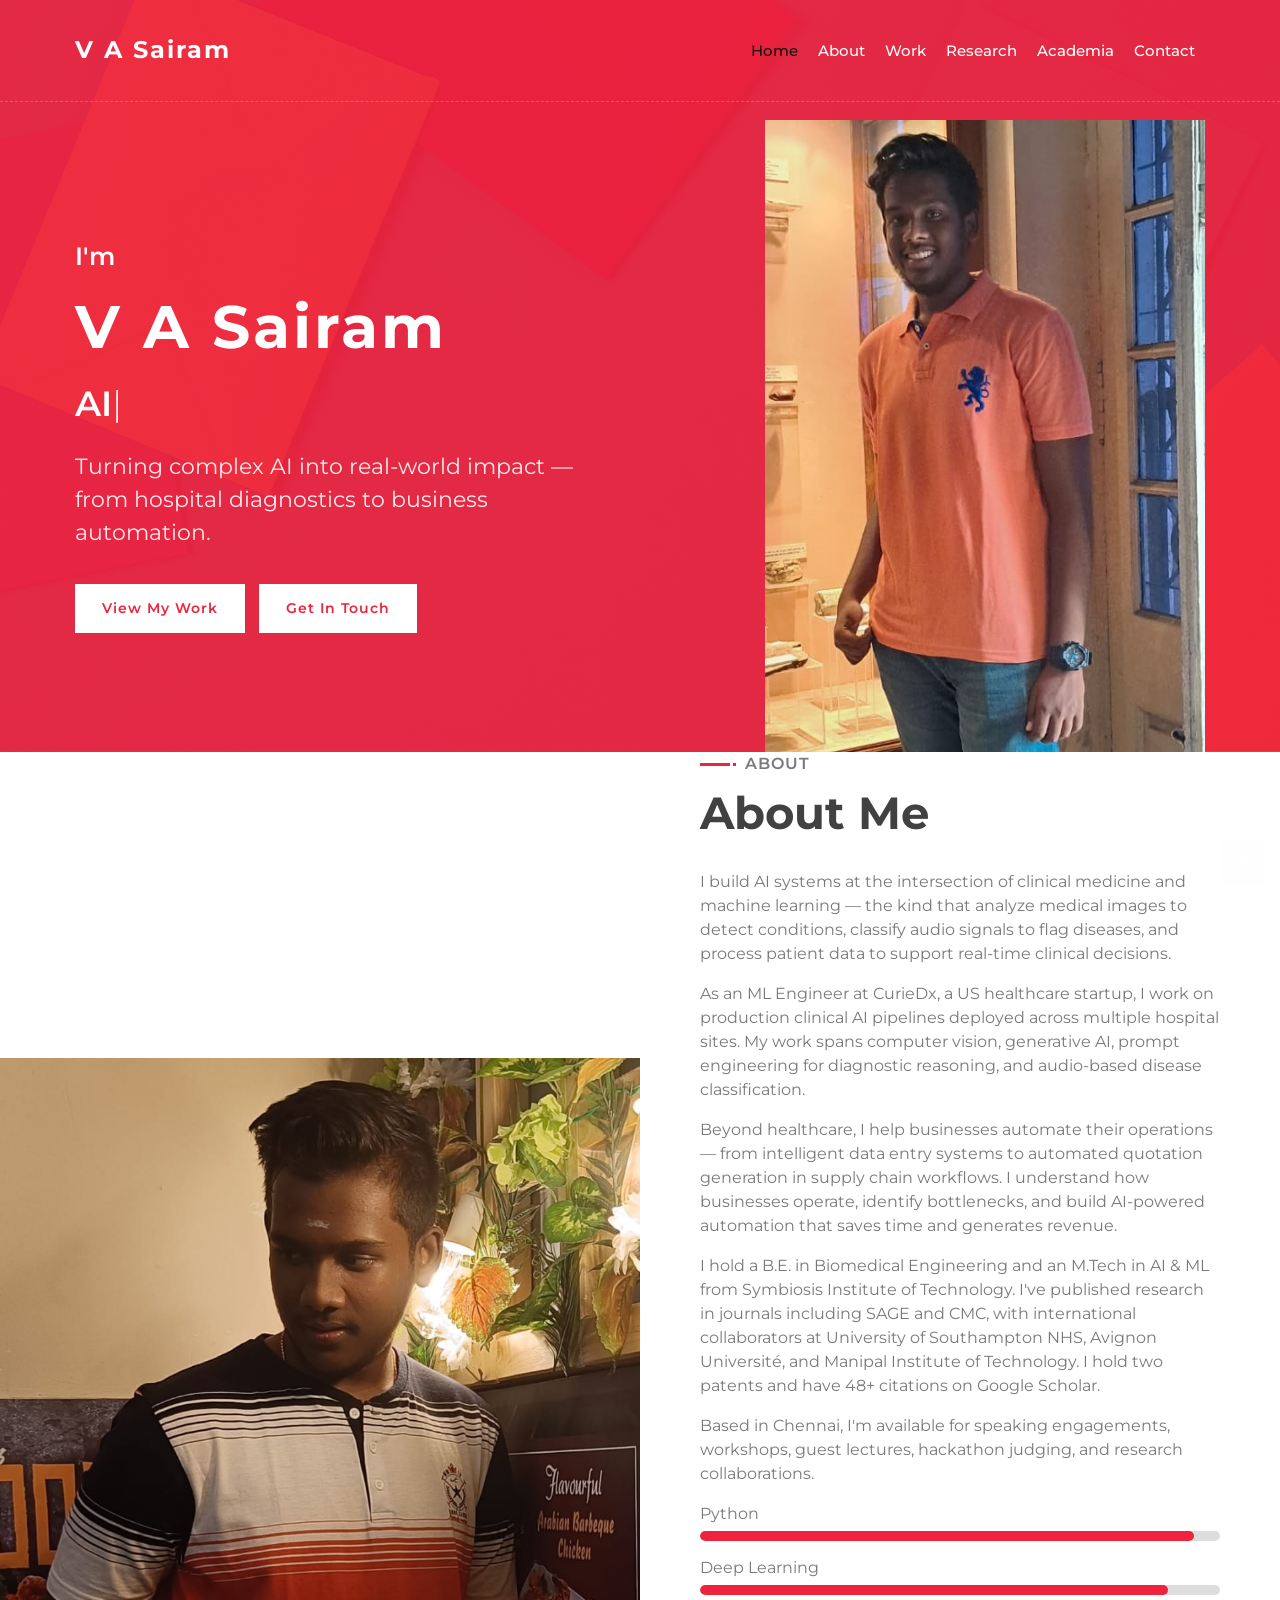
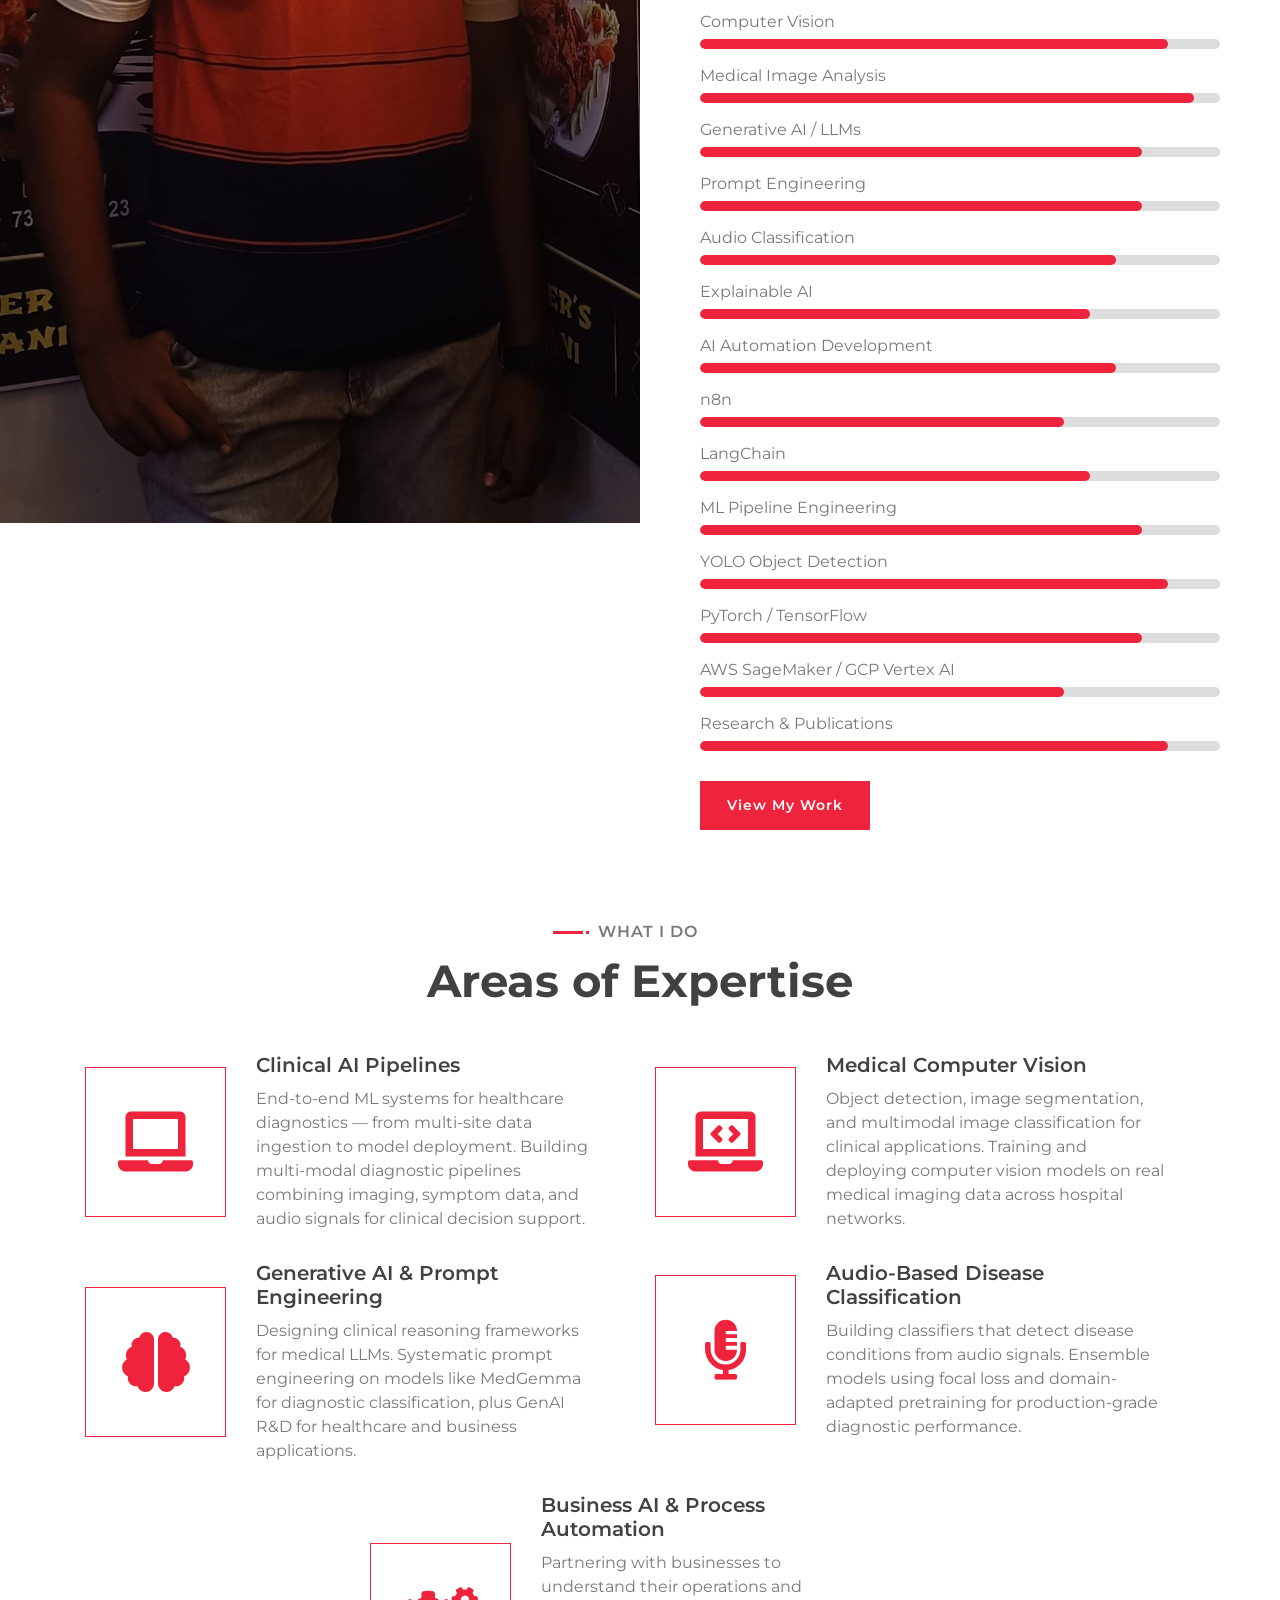
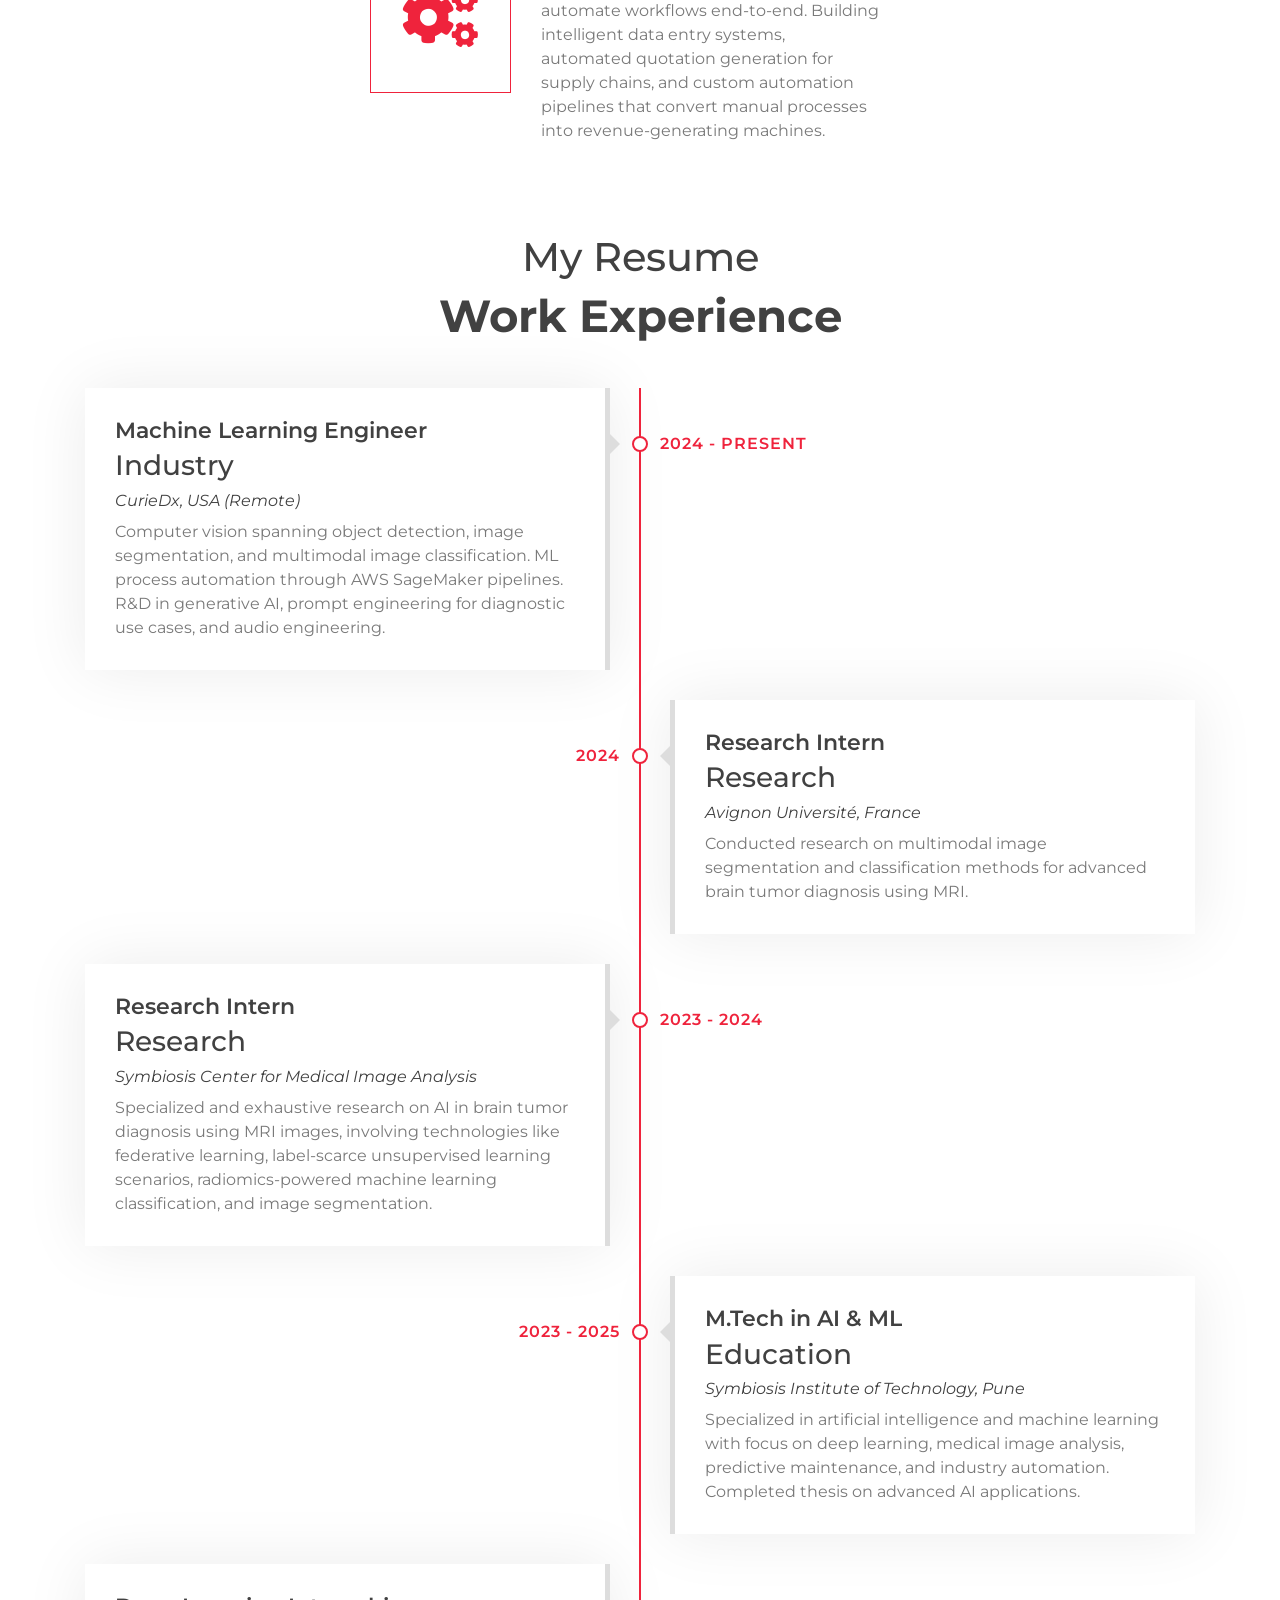
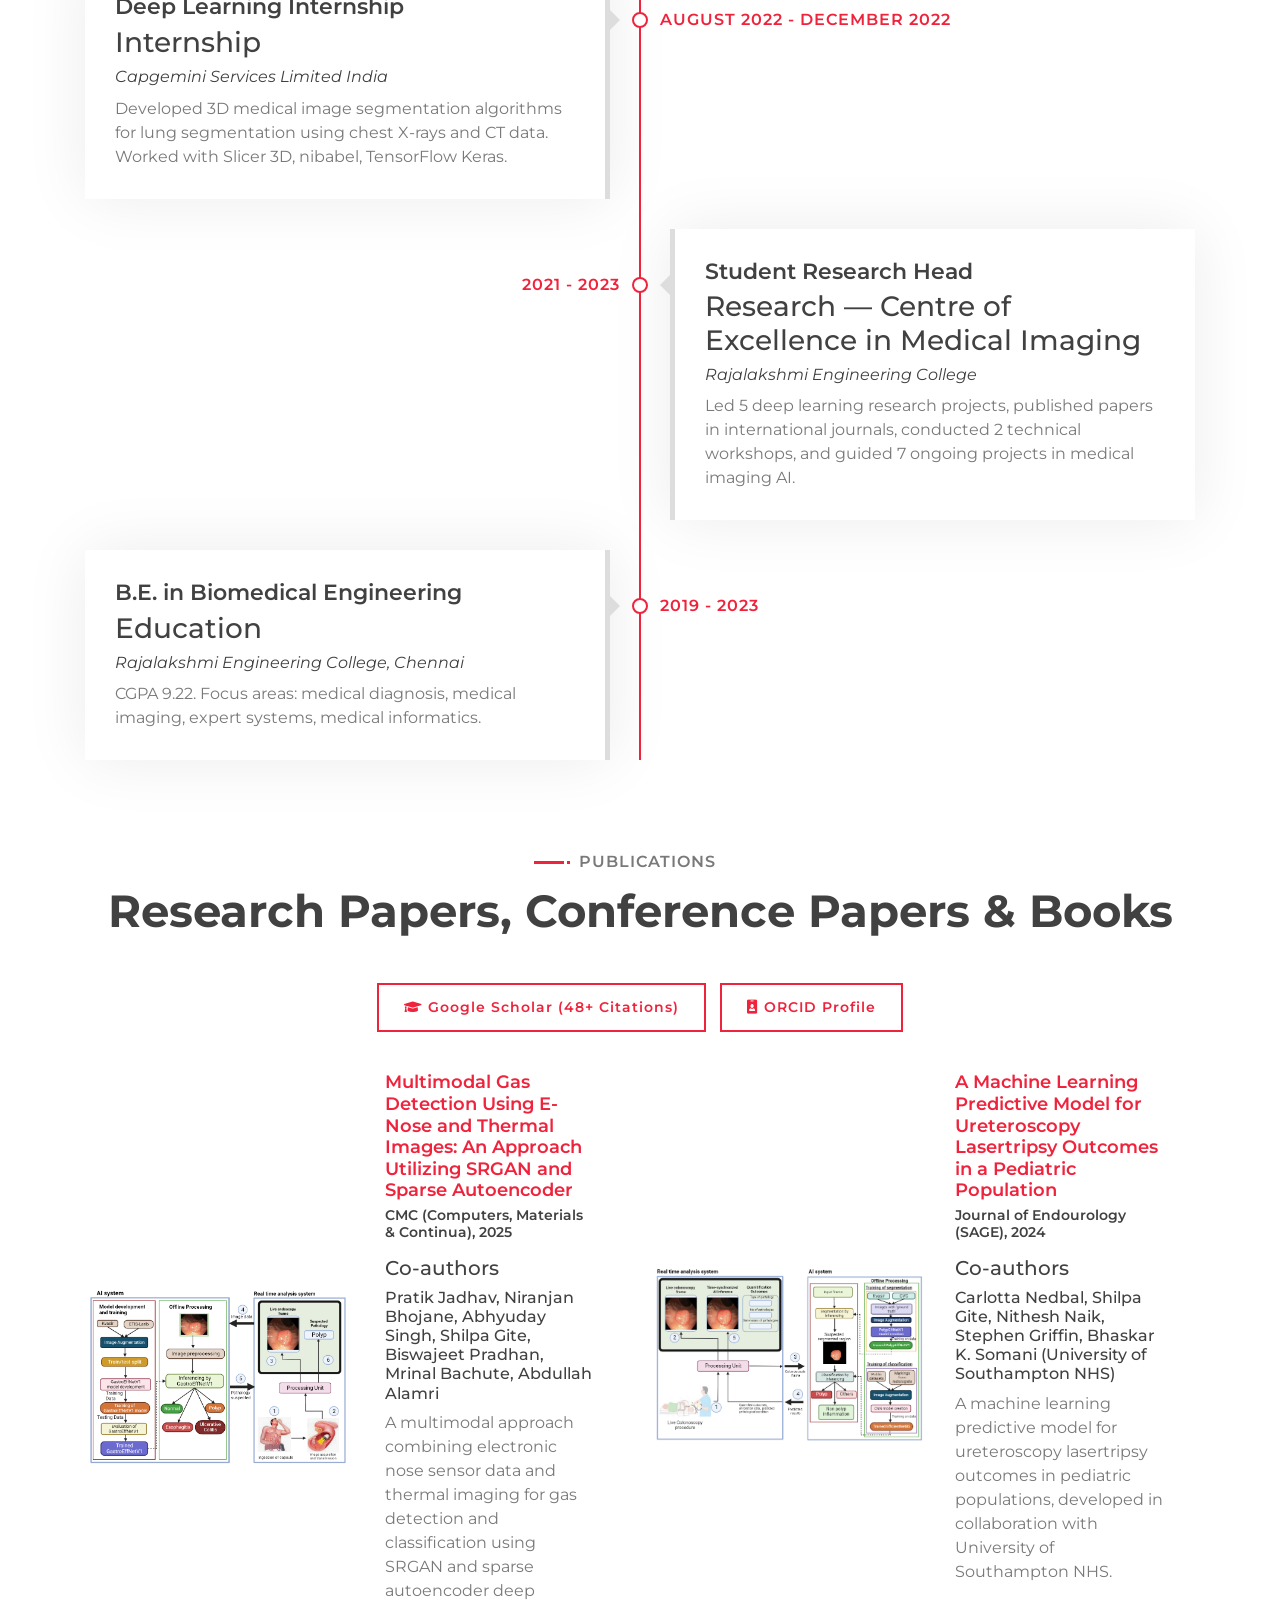
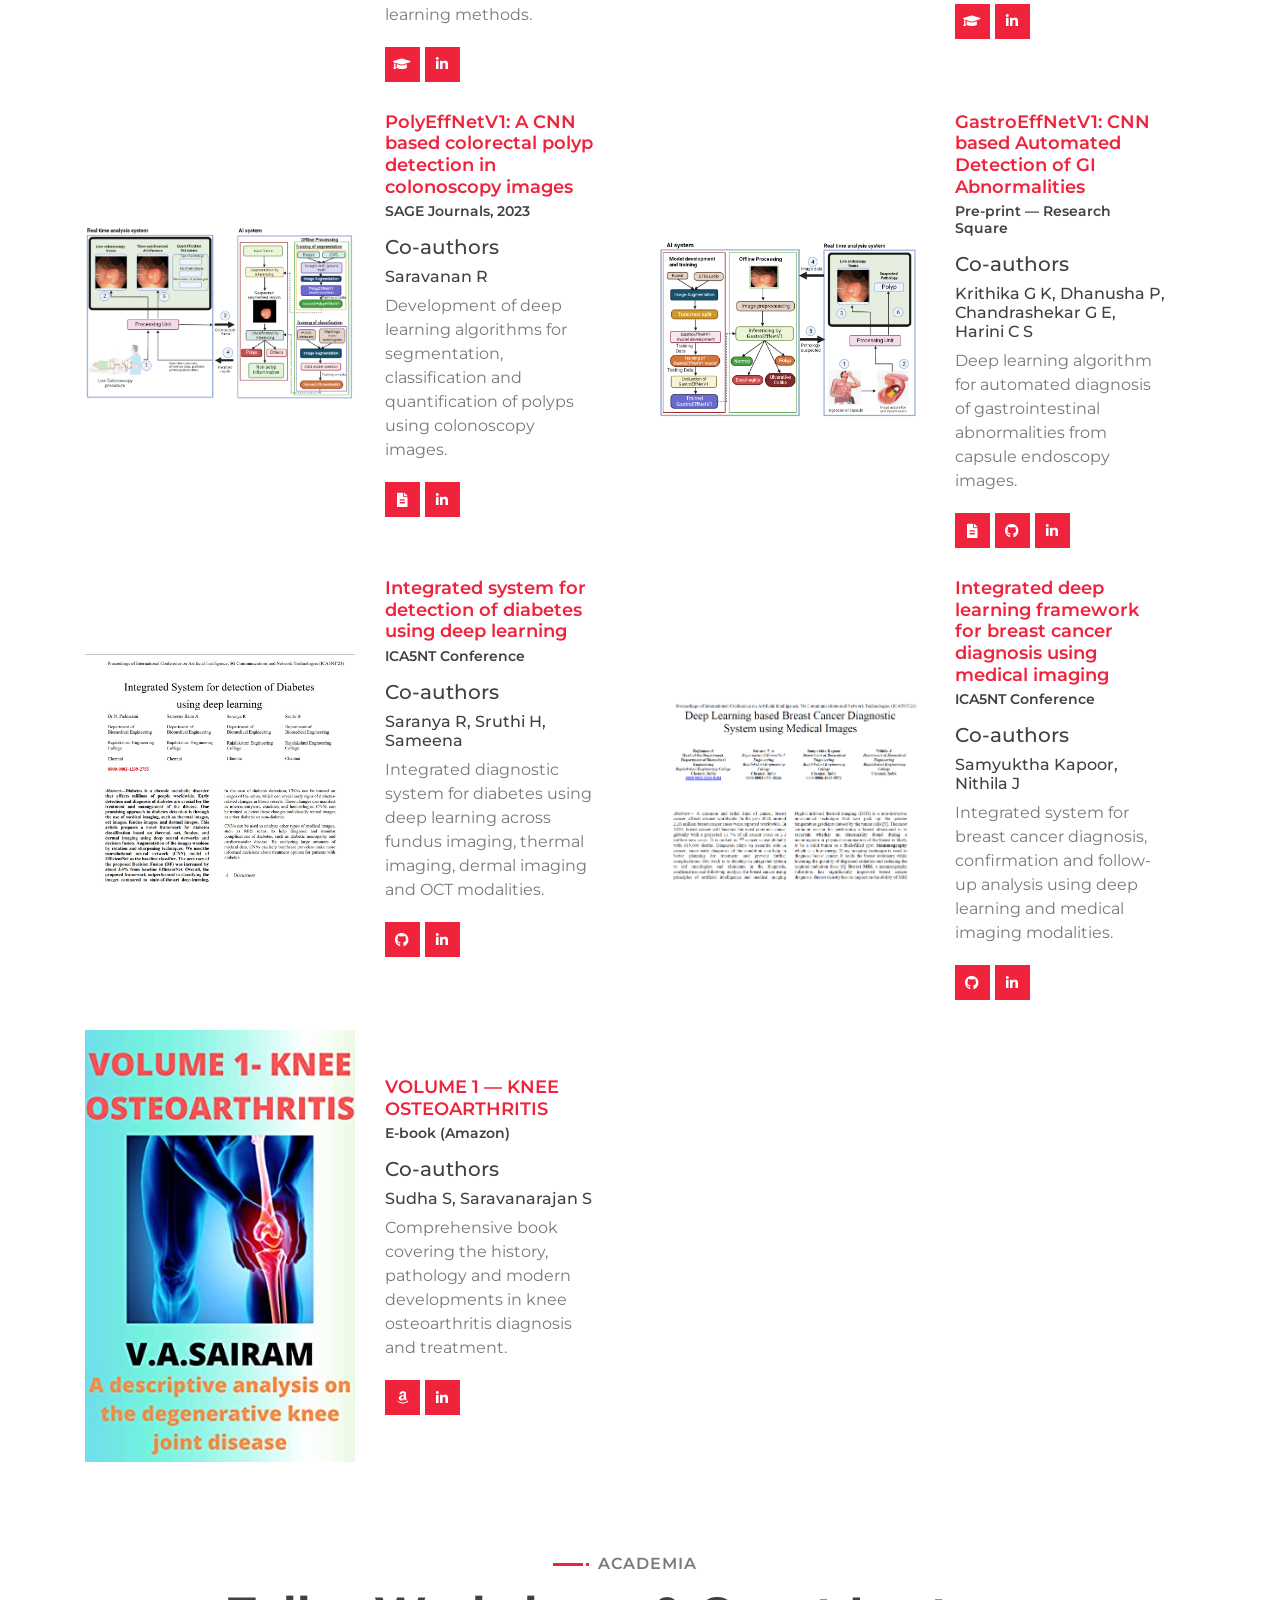
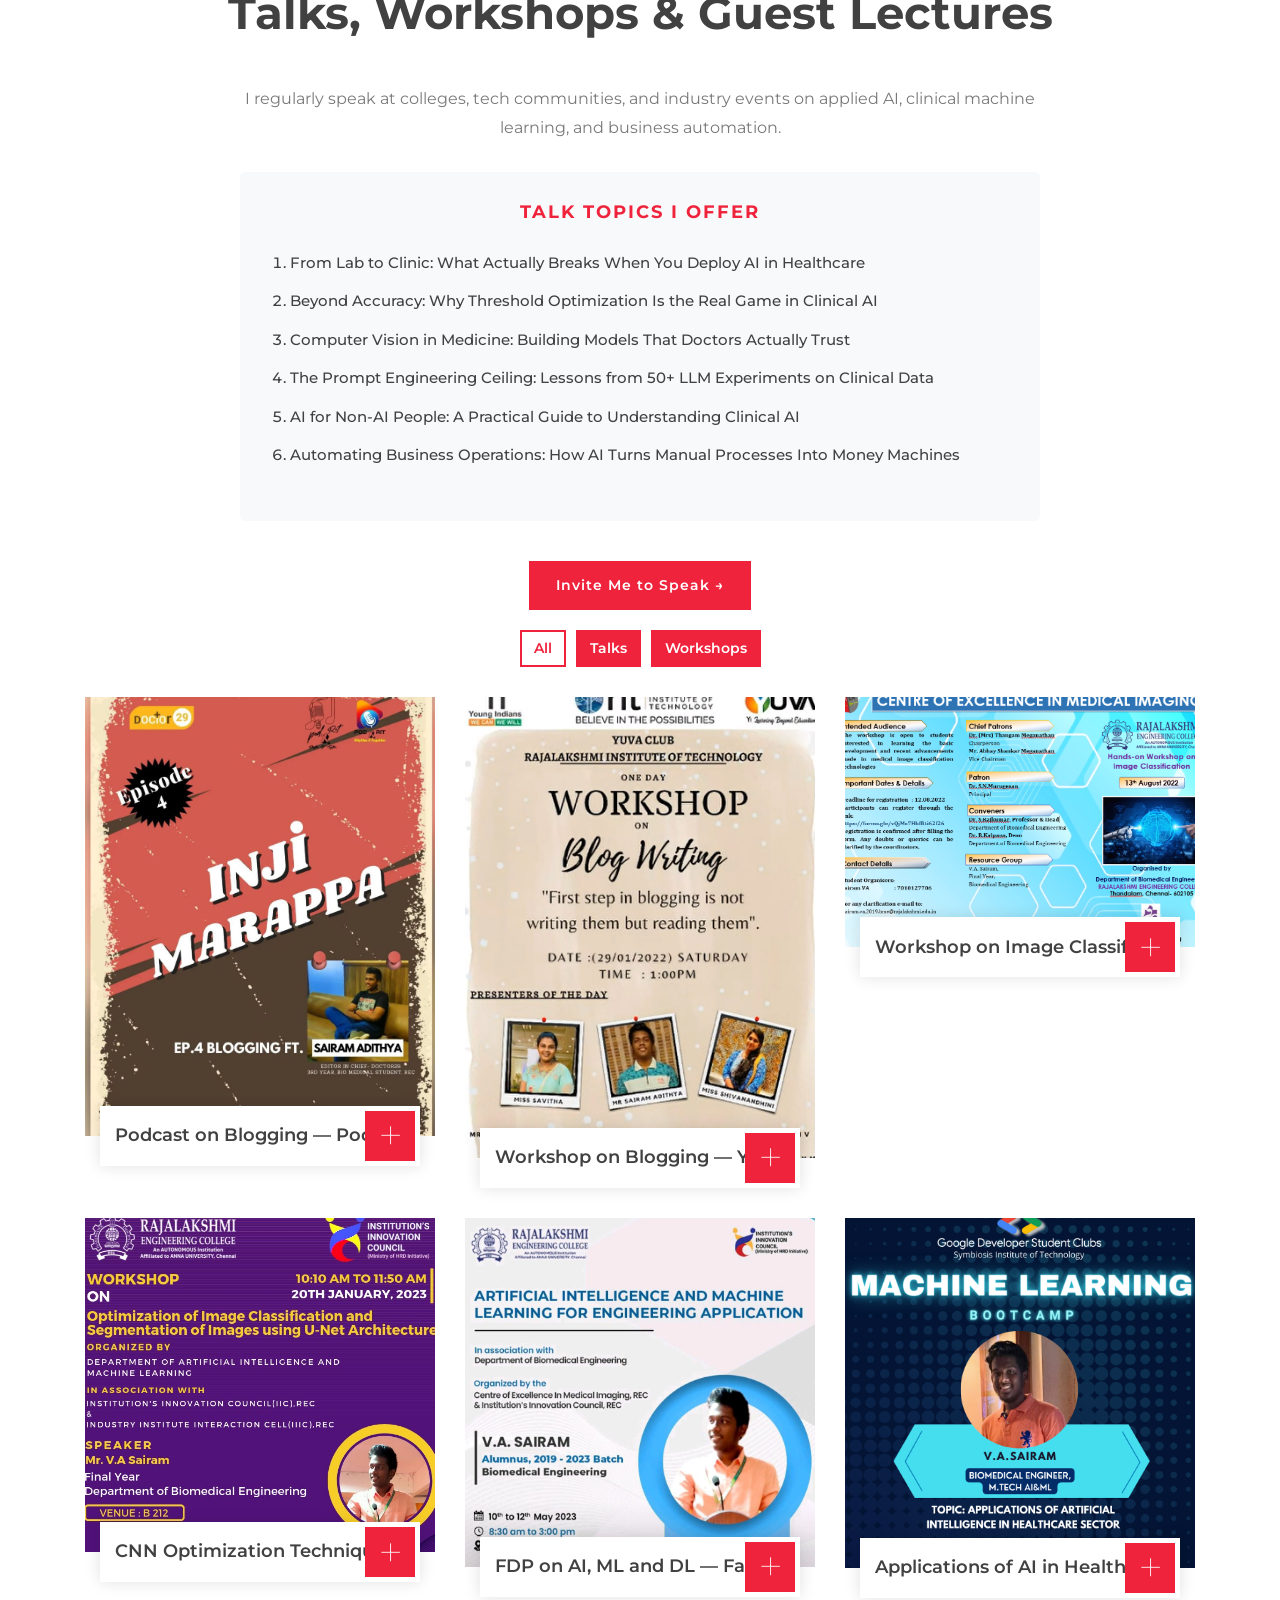
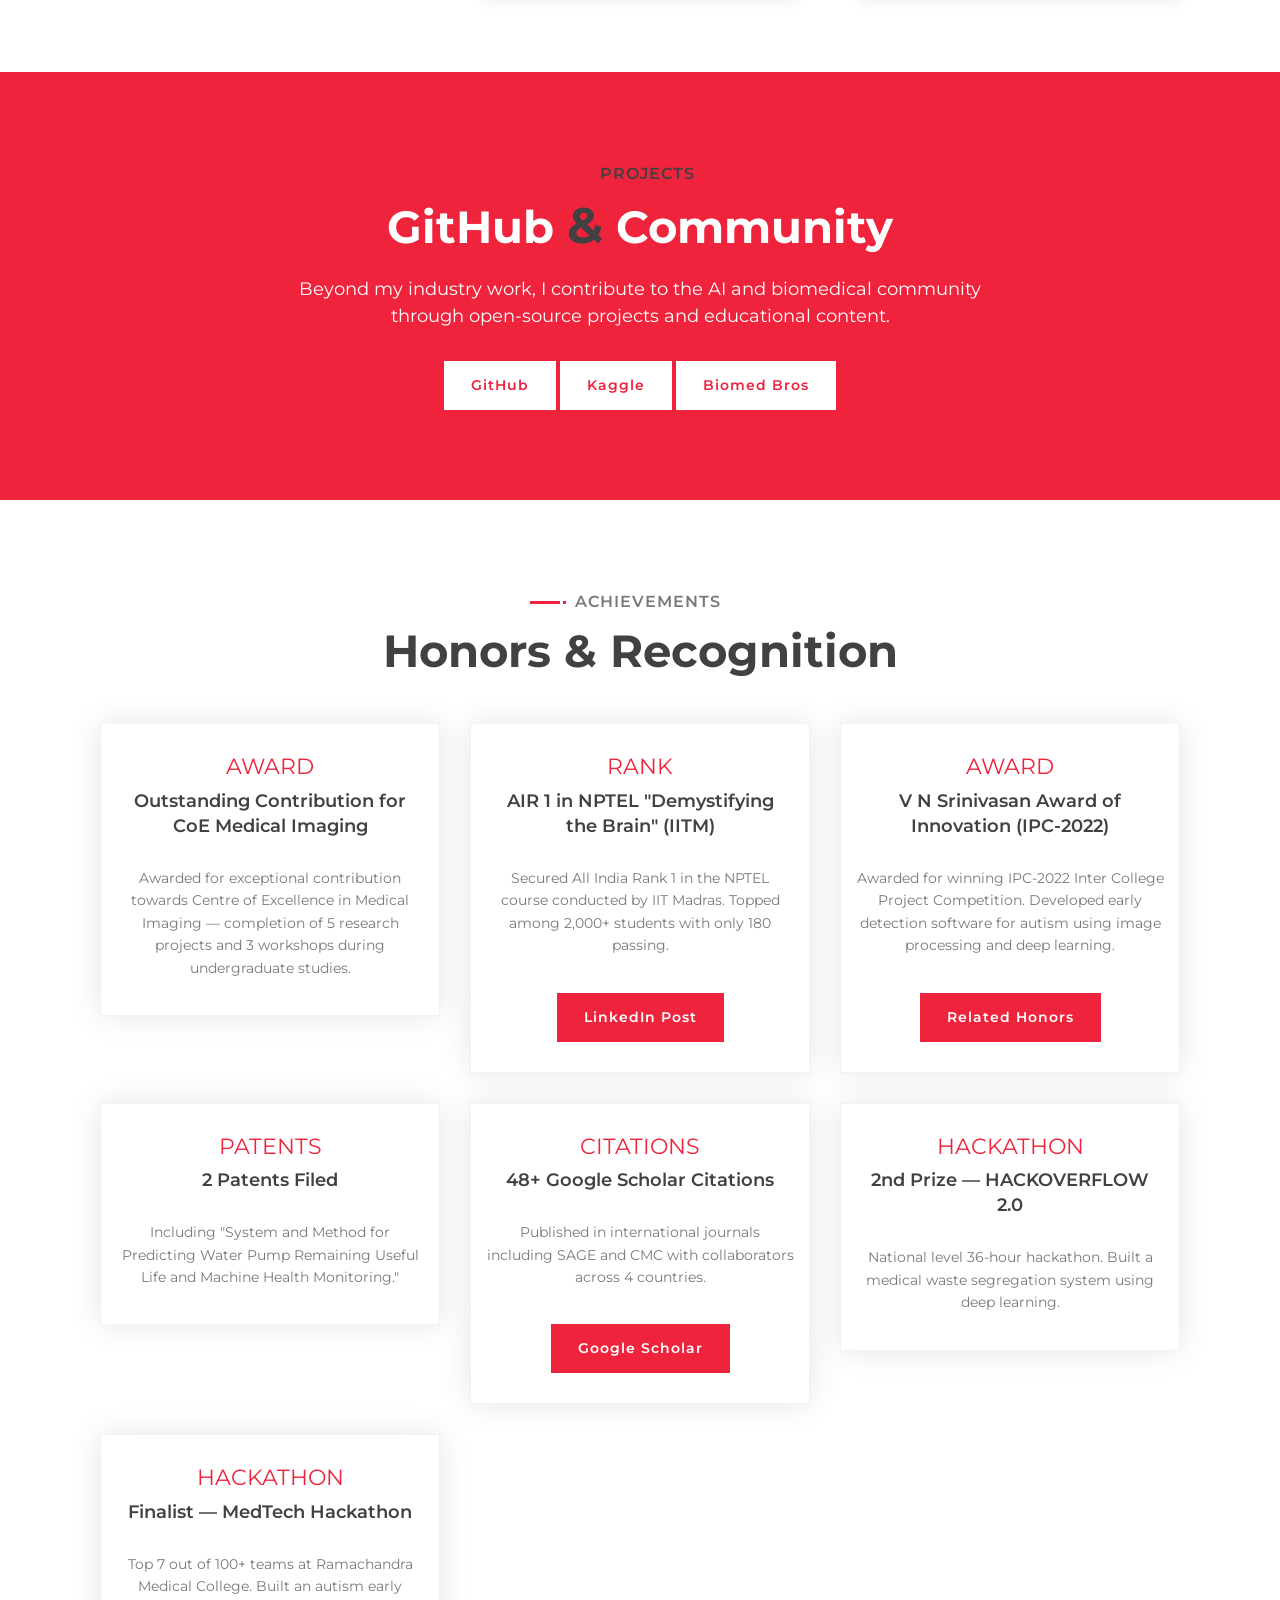
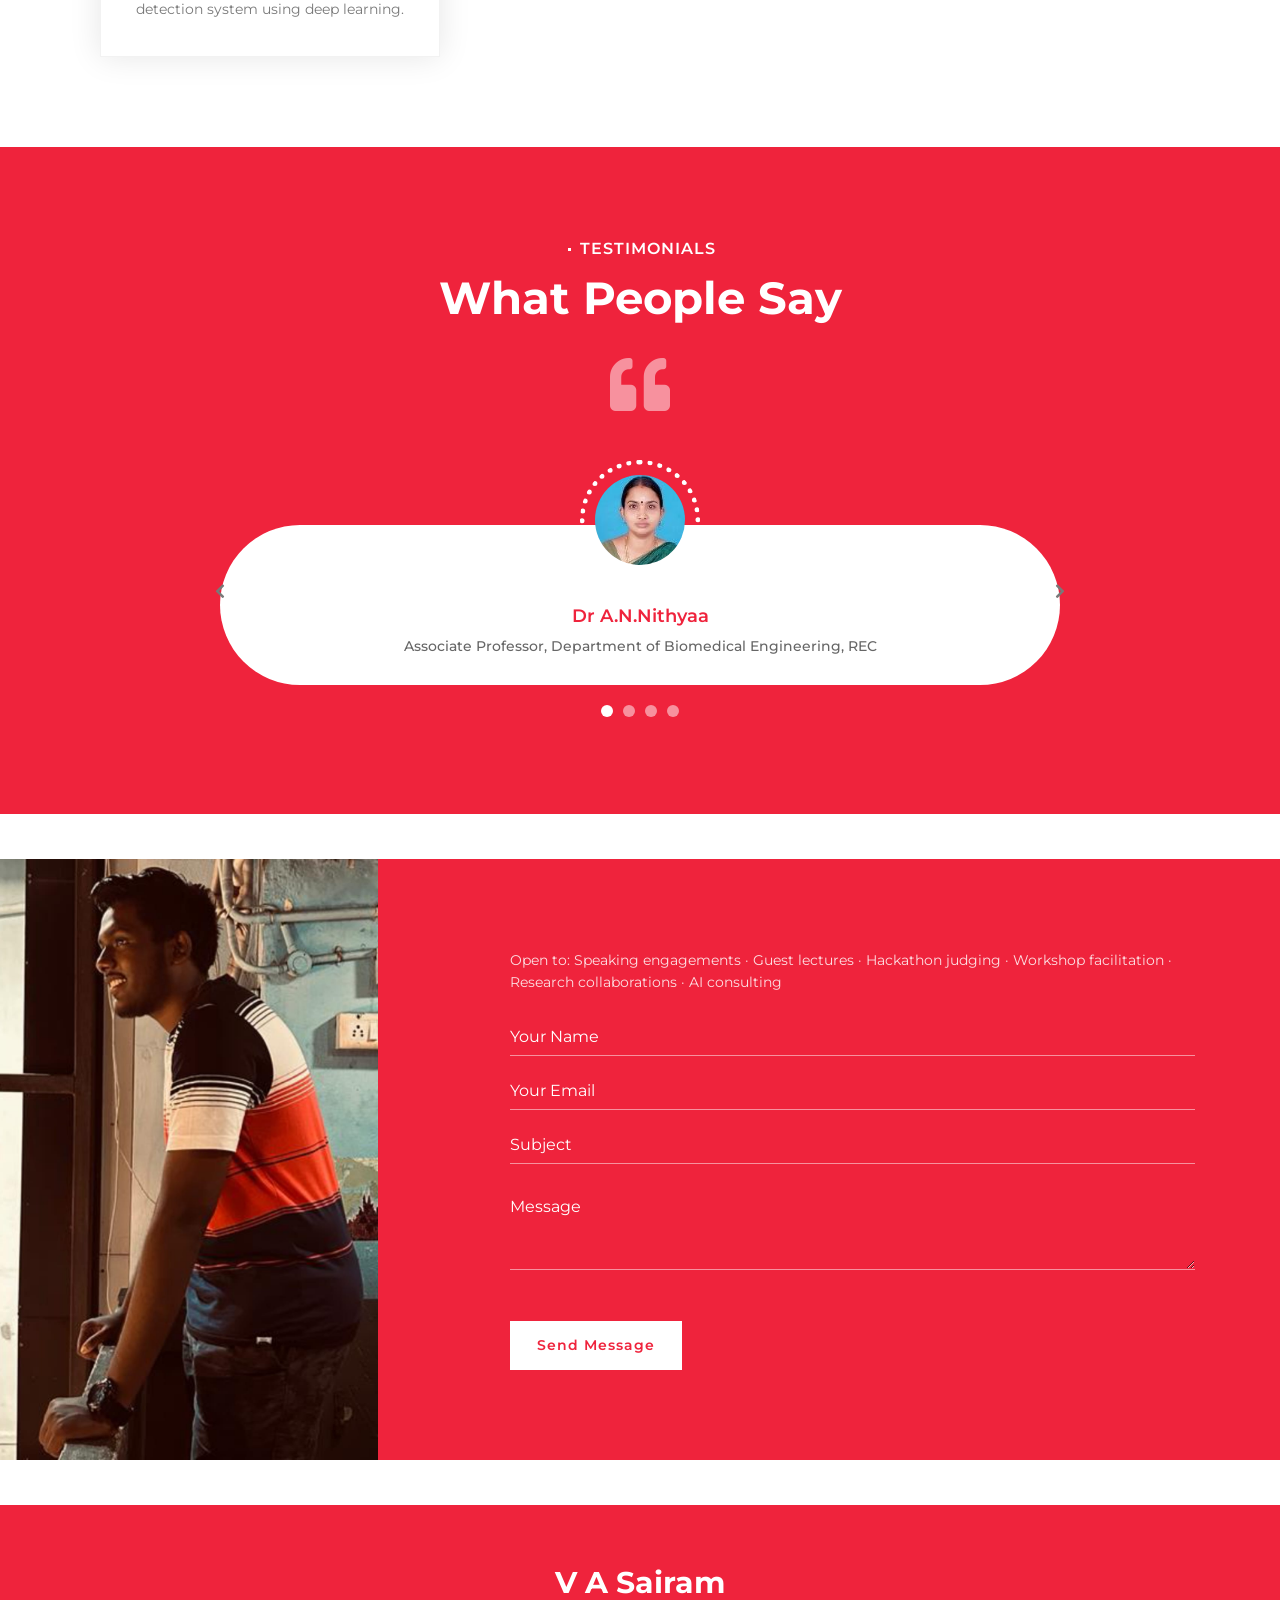
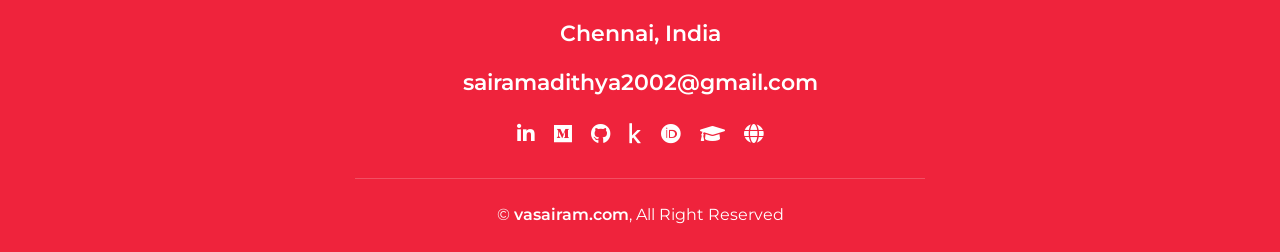
==== commit 3ca7f02b: "Revamp portfolio: fix UI/UX, restructure nav, update all content Nav: simplified to Home|About|Work|" ====
--- a/index.html
+++ b/index.html
@@ -2,10 +2,10 @@
 <html lang="en">
     <head>
         <meta charset="utf-8">
-        <title>Sairam Adithya V. | ML Engineer | AI in Healthcare</title>
+        <title>V A Sairam | ML Engineer | AI in Healthcare &amp; Business Automation</title>
         <meta content="width=device-width, initial-scale=1.0" name="viewport">
-        <meta content="Machine Learning, AI Healthcare, Computer Vision, Clinical AI, Medical Imaging, Deep Learning, GenAI" name="keywords">
-        <meta content="Sairam Adithya V. — Machine Learning Engineer building clinical AI systems at CurieDx. Computer vision, GenAI, medical imaging, audio classification. Published researcher, patent holder, speaker." name="description">
+        <meta content="Machine Learning, AI Healthcare, Computer Vision, Clinical AI, Medical Imaging, Deep Learning, GenAI, Business Automation" name="keywords">
+        <meta content="V A Sairam — Machine Learning Engineer building clinical AI systems at CurieDx and automating business operations. Computer vision, GenAI, medical imaging, audio classification. Published researcher, patent holder, academic speaker. Chennai, India." name="description">
 
         <!-- Favicon -->
         <link href="img/favicon.ico" rel="icon">
@@ -28,7 +28,7 @@
         <!-- Nav Bar Start -->
         <div class="navbar navbar-expand-lg bg-light navbar-light">
             <div class="container-fluid">
-                <a href="index.html" class="navbar-brand">Sairam Adithya V.</a>
+                <a href="index.html" class="navbar-brand">V A Sairam</a>
                 <button type="button" class="navbar-toggler" data-toggle="collapse" data-target="#navbarCollapse">
                     <span class="navbar-toggler-icon"></span>
                 </button>
@@ -39,12 +39,8 @@
                         <a href="#about" class="nav-item nav-link">About</a>
                         <a href="#experience" class="nav-item nav-link">Work</a>
                         <a href="#research" class="nav-item nav-link">Research</a>
-                        <a href="#portfolio" class="nav-item nav-link">Speaking</a>
-                        <a href="#blog" class="nav-item nav-link">Blog</a>
+                        <a href="#portfolio" class="nav-item nav-link">Academia</a>
                         <a href="#contact" class="nav-item nav-link">Contact</a>
-                        <a href="https://www.linkedin.com/in/sairamadithya/" class="nav-item nav-link" target="_blank">LinkedIn</a>
-                        <a href="https://github.com/sairamadithya" class="nav-item nav-link" target="_blank">GitHub</a>
-                        <a href="https://scholar.google.com/citations?user=adjGK0oAAAAJ" class="nav-item nav-link" target="_blank">Scholar</a>
                     </div>
                 </div>
             </div>
@@ -60,15 +56,14 @@
                         <div class="hero-content">
                             <div class="hero-text">
                                 <p>I'm</p>
-                                <h1>Sairam Adithya V.</h1>
+                                <h1>V A Sairam</h1>
                                 <h2></h2>
-                                <div class="typed-text">Machine Learning Engineer | AI in Healthcare</div>
-                                <p class="hero-subtitle">Building AI systems that help doctors make better, faster clinical decisions.</p>
-                                <p class="hero-tagline">ML Engineer at CurieDx (US) · Deep Learning · Computer Vision · GenAI · Clinical NLP · Published Researcher · 2x Patent Holder</p>
+                                <div class="typed-text">AI in Healthcare, Machine Learning Engineer, AI Automation Strategist, Published Researcher &amp; 2x Patent Holder, Academic Speaker &amp; Workshop Facilitator</div>
+                                <p class="hero-subtitle">Turning complex AI into real-world impact — from hospital diagnostics to business automation.</p>
                             </div>
                             <div class="hero-btn">
                                 <a class="btn" href="#experience">View My Work</a>
-                                <a class="btn" href="#portfolio">Invite Me to Speak</a>
+                                <a class="btn" href="#contact">Get In Touch</a>
                             </div>
                         </div>
                     </div>
@@ -95,96 +90,123 @@
                     <div class="col-lg-6">
                         <div class="about-content">
                             <div class="section-header text-left">
-                                <p>Learn About Me</p>
+                                <p>About</p>
+                                <h2>About Me</h2>
                             </div>
                             <div class="about-text">
                                 <p>
-                                    I build AI systems at the intersection of clinical medicine and machine learning — the kind that analyze throat images to detect infections, classify cough sounds to flag disease conditions, and process patient symptom data to support physicians in real-time diagnosis.
+                                    I build AI systems at the intersection of clinical medicine and machine learning — the kind that analyze medical images to detect conditions, classify audio signals to flag diseases, and process patient data to support real-time clinical decisions.
                                 </p>
                                 <p>
-                                    As an ML Engineer at CurieDx, a US healthcare startup, I work on production clinical AI pipelines deployed across multiple hospital sites. My work spans fine-tuning YOLO models for medical image object detection, prompt-engineering clinical LLMs like MedGemma for diagnostic reasoning, and building audio classification models that differentiate disease conditions from cough patterns.
+                                    As an ML Engineer at CurieDx, a US healthcare startup, I work on production clinical AI pipelines deployed across multiple hospital sites. My work spans computer vision, generative AI, prompt engineering for diagnostic reasoning, and audio-based disease classification.
                                 </p>
                                 <p>
-                                    I hold a B.E. in Biomedical Engineering and an M.Tech in AI & ML from Symbiosis Institute of Technology. I've published research in journals including SAGE (Journal of Endourology) and CMC, with collaborators at University of Southampton NHS, Avignon Universit&eacute;, and Manipal Institute of Technology. I hold two patents and have been cited 48+ times on Google Scholar.
+                                    Beyond healthcare, I help businesses automate their operations — from intelligent data entry systems to automated quotation generation in supply chain workflows. I understand how businesses operate, identify bottlenecks, and build AI-powered automation that saves time and generates revenue.
                                 </p>
                                 <p>
-                                    I'm passionate about making AI practical for clinical environments — not just publishing papers about it, but building systems that physicians trust and patients benefit from. Based in Chennai, I'm available for speaking engagements, workshops, guest lectures, and research collaborations.
+                                    I hold a B.E. in Biomedical Engineering and an M.Tech in AI &amp; ML from Symbiosis Institute of Technology. I've published research in journals including SAGE and CMC, with international collaborators at University of Southampton NHS, Avignon Universit&eacute;, and Manipal Institute of Technology. I hold two patents and have 48+ citations on Google Scholar.
+                                </p>
+                                <p>
+                                    Based in Chennai, I'm available for speaking engagements, workshops, guest lectures, hackathon judging, and research collaborations.
                                 </p>
                             </div>
                             <div class="skills">
                                 <div class="skill-name">
+                                    <p>Python</p><p> </p>
+                                </div>
+                                <div class="progress">
+                                    <div class="progress-bar" role="progressbar" aria-valuenow="95" aria-valuemin="0" aria-valuemax="100"></div>
+                                </div>
+                                <div class="skill-name">
+                                    <p>Deep Learning</p><p> </p>
+                                </div>
+                                <div class="progress">
+                                    <div class="progress-bar" role="progressbar" aria-valuenow="90" aria-valuemin="0" aria-valuemax="100"></div>
+                                </div>
+                                <div class="skill-name">
                                     <p>Computer Vision</p><p> </p>
                                 </div>
                                 <div class="progress">
                                     <div class="progress-bar" role="progressbar" aria-valuenow="90" aria-valuemin="0" aria-valuemax="100"></div>
                                 </div>
                                 <div class="skill-name">
-                                    <p>Deep Learning</p><p> </p>
+                                    <p>Medical Image Analysis</p><p> </p>
+                                </div>
+                                <div class="progress">
+                                    <div class="progress-bar" role="progressbar" aria-valuenow="95" aria-valuemin="0" aria-valuemax="100"></div>
+                                </div>
+                                <div class="skill-name">
+                                    <p>Generative AI / LLMs</p><p> </p>
+                                </div>
+                                <div class="progress">
+                                    <div class="progress-bar" role="progressbar" aria-valuenow="85" aria-valuemin="0" aria-valuemax="100"></div>
+                                </div>
+                                <div class="skill-name">
+                                    <p>Prompt Engineering</p><p> </p>
+                                </div>
+                                <div class="progress">
+                                    <div class="progress-bar" role="progressbar" aria-valuenow="85" aria-valuemin="0" aria-valuemax="100"></div>
+                                </div>
+                                <div class="skill-name">
+                                    <p>Audio Classification</p><p> </p>
+                                </div>
+                                <div class="progress">
+                                    <div class="progress-bar" role="progressbar" aria-valuenow="80" aria-valuemin="0" aria-valuemax="100"></div>
+                                </div>
+                                <div class="skill-name">
+                                    <p>Explainable AI</p><p> </p>
+                                </div>
+                                <div class="progress">
+                                    <div class="progress-bar" role="progressbar" aria-valuenow="75" aria-valuemin="0" aria-valuemax="100"></div>
+                                </div>
+                                <div class="skill-name">
+                                    <p>AI Automation Development</p><p> </p>
+                                </div>
+                                <div class="progress">
+                                    <div class="progress-bar" role="progressbar" aria-valuenow="80" aria-valuemin="0" aria-valuemax="100"></div>
+                                </div>
+                                <div class="skill-name">
+                                    <p>n8n</p><p> </p>
+                                </div>
+                                <div class="progress">
+                                    <div class="progress-bar" role="progressbar" aria-valuenow="70" aria-valuemin="0" aria-valuemax="100"></div>
+                                </div>
+                                <div class="skill-name">
+                                    <p>LangChain</p><p> </p>
+                                </div>
+                                <div class="progress">
+                                    <div class="progress-bar" role="progressbar" aria-valuenow="75" aria-valuemin="0" aria-valuemax="100"></div>
+                                </div>
+                                <div class="skill-name">
+                                    <p>ML Pipeline Engineering</p><p> </p>
+                                </div>
+                                <div class="progress">
+                                    <div class="progress-bar" role="progressbar" aria-valuenow="85" aria-valuemin="0" aria-valuemax="100"></div>
+                                </div>
+                                <div class="skill-name">
+                                    <p>YOLO Object Detection</p><p> </p>
                                 </div>
                                 <div class="progress">
                                     <div class="progress-bar" role="progressbar" aria-valuenow="90" aria-valuemin="0" aria-valuemax="100"></div>
                                 </div>
                                 <div class="skill-name">
-                                    <p>Clinical LLMs / GenAI</p><p> </p>
+                                    <p>PyTorch / TensorFlow</p><p> </p>
                                 </div>
                                 <div class="progress">
                                     <div class="progress-bar" role="progressbar" aria-valuenow="85" aria-valuemin="0" aria-valuemax="100"></div>
                                 </div>
                                 <div class="skill-name">
-                                    <p>Medical Image Analysis</p><p> </p>
-                                </div>
-                                <div class="progress">
-                                    <div class="progress-bar" role="progressbar" aria-valuenow="95" aria-valuemin="0" aria-valuemax="100"></div>
-                                </div>
-                                <div class="skill-name">
-                                    <p>Audio Classification</p><p> </p>
-                                </div>
-                                <div class="progress">
-                                    <div class="progress-bar" role="progressbar" aria-valuenow="80" aria-valuemin="0" aria-valuemax="100"></div>
-                                </div>
-                                <div class="skill-name">
-                                    <p>ML Pipeline Engineering</p><p> </p>
-                                </div>
-                                <div class="progress">
-                                    <div class="progress-bar" role="progressbar" aria-valuenow="85" aria-valuemin="0" aria-valuemax="100"></div>
-                                </div>
-                                <div class="skill-name">
-                                    <p>Threshold Optimization</p><p> </p>
-                                </div>
-                                <div class="progress">
-                                    <div class="progress-bar" role="progressbar" aria-valuenow="80" aria-valuemin="0" aria-valuemax="100"></div>
-                                </div>
-                                <div class="skill-name">
-                                    <p>Cross-site Model Generalization</p><p> </p>
-                                </div>
-                                <div class="progress">
-                                    <div class="progress-bar" role="progressbar" aria-valuenow="75" aria-valuemin="0" aria-valuemax="100"></div>
-                                </div>
-                                <div class="skill-name">
-                                    <p>YOLO Object Detection</p><p> </p>
+                                    <p>AWS SageMaker / GCP Vertex AI</p><p> </p>
+                                </div>
+                                <div class="progress">
+                                    <div class="progress-bar" role="progressbar" aria-valuenow="70" aria-valuemin="0" aria-valuemax="100"></div>
+                                </div>
+                                <div class="skill-name">
+                                    <p>Research &amp; Publications</p><p> </p>
                                 </div>
                                 <div class="progress">
                                     <div class="progress-bar" role="progressbar" aria-valuenow="90" aria-valuemin="0" aria-valuemax="100"></div>
                                 </div>
-                                <div class="skill-name">
-                                    <p>PyTorch / TensorFlow</p><p> </p>
-                                </div>
-                                <div class="progress">
-                                    <div class="progress-bar" role="progressbar" aria-valuenow="85" aria-valuemin="0" aria-valuemax="100"></div>
-                                </div>
-                                <div class="skill-name">
-                                    <p>AWS SageMaker / GCP Vertex AI</p><p> </p>
-                                </div>
-                                <div class="progress">
-                                    <div class="progress-bar" role="progressbar" aria-valuenow="70" aria-valuemin="0" aria-valuemax="100"></div>
-                                </div>
-                                <div class="skill-name">
-                                    <p>Research & Publications</p><p> </p>
-                                </div>
-                                <div class="progress">
-                                    <div class="progress-bar" role="progressbar" aria-valuenow="90" aria-valuemin="0" aria-valuemax="100"></div>
-                                </div>
-
                             </div>
                             <a class="btn" href="#experience">View My Work</a>
                         </div>
@@ -199,7 +221,7 @@
         <div class="service" id="service">
             <div class="container">
                 <div class="section-header text-center wow zoomIn" data-wow-delay="0.1s">
-                    <p>What I Build</p>
+                    <p>What I Do</p>
                     <h2>Areas of Expertise</h2>
                 </div>
                 <div class="row">
@@ -211,7 +233,7 @@
                             <div class="service-text">
                                 <h3>Clinical AI Pipelines</h3>
                                 <p>
-                                    End-to-end ML systems for healthcare diagnostics — from data ingestion across multiple hospital sites to model deployment. Currently building multi-modal diagnostic pipelines combining symptom data, imaging, and audio at CurieDx.
+                                    End-to-end ML systems for healthcare diagnostics — from multi-site data ingestion to model deployment. Building multi-modal diagnostic pipelines combining imaging, symptom data, and audio signals for clinical decision support.
                                 </p>
                             </div>
                         </div>
@@ -224,7 +246,7 @@
                             <div class="service-text">
                                 <h3>Medical Computer Vision</h3>
                                 <p>
-                                    Object detection and image classification for clinical imaging. Training YOLO models for automated frame selection in medical video captures, achieving 96% prediction agreement with &gt;0.92 median IoU.
+                                    Object detection, image segmentation, and multimodal image classification for clinical applications. Training and deploying computer vision models on real medical imaging data across hospital networks.
                                 </p>
                             </div>
                         </div>
@@ -235,9 +257,9 @@
                                 <i class="fas fa-brain"></i>
                             </div>
                             <div class="service-text">
-                                <h3>LLM Prompt Engineering for Healthcare</h3>
+                                <h3>Generative AI &amp; Prompt Engineering</h3>
                                 <p>
-                                    Designing clinical reasoning frameworks for medical LLMs. Led a systematic prompt engineering series on MedGemma for diagnostic classification, identifying the ceiling of prompt-based approaches on real patient data.
+                                    Designing clinical reasoning frameworks for medical LLMs. Systematic prompt engineering on models like MedGemma for diagnostic classification, plus GenAI R&amp;D for healthcare and business applications.
                                 </p>
                             </div>
                         </div>
@@ -250,7 +272,22 @@
                             <div class="service-text">
                                 <h3>Audio-Based Disease Classification</h3>
                                 <p>
-                                    Building classifiers that detect disease conditions from cough audio. Developed an ensemble of binary models using focal loss and domain-adapted pretraining, with production-ready performance for disease detection.
+                                    Building classifiers that detect disease conditions from audio signals. Ensemble models using focal loss and domain-adapted pretraining for production-grade diagnostic performance.
+                                </p>
+                            </div>
+                        </div>
+                    </div>
+                </div>
+                <div class="row justify-content-center">
+                    <div class="col-lg-6 wow fadeInUp" data-wow-delay="0.8s">
+                        <div class="service-item">
+                            <div class="service-icon">
+                                <i class="fas fa-cogs"></i>
+                            </div>
+                            <div class="service-text">
+                                <h3>Business AI &amp; Process Automation</h3>
+                                <p>
+                                    Partnering with businesses to understand their operations and automate workflows end-to-end. Building intelligent data entry systems, automated quotation generation for supply chains, and custom automation pipelines that convert manual processes into revenue-generating machines.
                                 </p>
                             </div>
                         </div>
@@ -261,22 +298,22 @@
         <!-- Service End -->
 
 
-         <!-- Experience Start -->
+        <!-- Experience Start -->
         <div class="experience" id="experience">
             <div class="container">
                 <header class="section-header text-center wow zoomIn" data-wow-delay="0.1s">
-                    <h1>Work Experience</h1>
-                    <h2>Professional Journey</h2>
+                    <h1>My Resume</h1>
+                    <h2>Work Experience</h2>
                 </header>
                 <div class="timeline">
                     <div class="timeline-item left wow slideInLeft" data-wow-delay="0.1s">
                         <div class="timeline-text">
-                            <div class="timeline-date">2025 - Present</div>
-                            <h2>ML Engineer</h2>
+                            <div class="timeline-date">2024 - Present</div>
+                            <h2>Machine Learning Engineer</h2>
                             <h3>Industry</h3>
                             <h4>CurieDx, USA (Remote)</h4>
                             <p>
-                                Building production clinical AI systems: computer vision (YOLO) for medical imaging, LLM prompt engineering (MedGemma) for diagnostic reasoning, audio classification for cough-based disease detection, and ML classifiers for strep pharyngitis — deployed across 5+ hospital sites with 1,500+ patients.
+                                Computer vision spanning object detection, image segmentation, and multimodal image classification. ML process automation through AWS SageMaker pipelines. R&amp;D in generative AI, prompt engineering for diagnostic use cases, and audio engineering.
                             </p>
                         </div>
                     </div>
@@ -287,7 +324,7 @@
                             <h3>Research</h3>
                             <h4>Avignon Universit&eacute;, France</h4>
                             <p>
-                                Conducted research on multimodal sensing and AI-driven classification methods in collaboration with the university's research lab.
+                                Conducted research on multimodal image segmentation and classification methods for advanced brain tumor diagnosis using MRI.
                             </p>
                         </div>
                     </div>
@@ -298,7 +335,7 @@
                             <h3>Research</h3>
                             <h4>Symbiosis Center for Medical Image Analysis</h4>
                             <p>
-                                Worked on medical image analysis research projects applying deep learning to clinical imaging challenges.
+                                Specialized and exhaustive research on AI in brain tumor diagnosis using MRI images, involving technologies like federative learning, label-scarce unsupervised learning scenarios, radiomics-powered machine learning classification, and image segmentation.
                             </p>
                         </div>
                     </div>
@@ -309,18 +346,18 @@
                             <h3>Education</h3>
                             <h4>Symbiosis Institute of Technology, Pune</h4>
                             <p>
-                                Master of Technology in Artificial Intelligence and Machine Learning. Research focus on medical imaging, clinical AI, and deep learning applications in healthcare.
+                                Specialized in artificial intelligence and machine learning with focus on deep learning, medical image analysis, predictive maintenance, and industry automation. Completed thesis on advanced AI applications.
                             </p>
                         </div>
                     </div>
                     <div class="timeline-item left wow slideInLeft" data-wow-delay="0.1s">
                         <div class="timeline-text">
                             <div class="timeline-date">August 2022 - December 2022</div>
-                            <h2>Deep Learning Intern</h2>
+                            <h2>Deep Learning Internship</h2>
                             <h3>Internship</h3>
                             <h4>Capgemini Services Limited India</h4>
                             <p>
-                                Developed 3D medical image segmentation algorithms for lung segmentation using chest X-rays and CT data.
+                                Developed 3D medical image segmentation algorithms for lung segmentation using chest X-rays and CT data. Worked with Slicer 3D, nibabel, TensorFlow Keras.
                             </p>
                         </div>
                     </div>
@@ -331,7 +368,7 @@
                             <h3>Research — Centre of Excellence in Medical Imaging</h3>
                             <h4>Rajalakshmi Engineering College</h4>
                             <p>
-                                Led 5 deep learning research projects, published papers, conducted 2 workshops, and guided 7 projects. Awarded Outstanding Contribution honor.
+                                Led 5 deep learning research projects, published papers in international journals, conducted 2 technical workshops, and guided 7 ongoing projects in medical imaging AI.
                             </p>
                         </div>
                     </div>
@@ -342,7 +379,7 @@
                             <h3>Education</h3>
                             <h4>Rajalakshmi Engineering College, Chennai</h4>
                             <p>
-                                CGPA 9.22. Focus: medical diagnosis, medical imaging, expert systems.
+                                CGPA 9.22. Focus areas: medical diagnosis, medical imaging, expert systems, medical informatics.
                             </p>
                         </div>
                     </div>
@@ -359,8 +396,8 @@
             <h2>Research Papers, Conference Papers &amp; Books</h2>
         </div>
         <div class="text-center" style="margin-bottom: 40px;">
-            <a class="btn" href="https://scholar.google.com/citations?user=adjGK0oAAAAJ" target="_blank"><i class="fas fa-graduation-cap"></i> Google Scholar (48+ Citations)</a>
-            <a class="btn" href="https://orcid.org/0000-0003-0550-8244" target="_blank" style="margin-left: 10px;"><i class="fas fa-id-badge"></i> ORCID Profile</a>
+            <a class="btn btn-ghost" href="https://scholar.google.com/citations?user=adjGK0oAAAAJ" target="_blank"><i class="fas fa-graduation-cap"></i> Google Scholar (48+ Citations)</a>
+            <a class="btn btn-ghost" href="https://orcid.org/0000-0003-0550-8244" target="_blank" style="margin-left: 10px;"><i class="fas fa-id-badge"></i> ORCID Profile</a>
         </div>
         <div class="row">
             <div class="col-lg-6 wow fadeInUp" data-wow-delay="0.0s">
@@ -369,12 +406,12 @@
                         <img src="img/team-1.jpg" alt="Image">
                     </div>
                     <div class="team-text">
-                        <h2>Multimodal Gas Detection Using E-Nose and Thermal Images</h2>
+                        <h2>Multimodal Gas Detection Using E-Nose and Thermal Images: An Approach Utilizing SRGAN and Sparse Autoencoder</h2>
                         <h4>CMC (Computers, Materials &amp; Continua), 2025</h4>
-                        <h5>Collaborators</h5>
-                        <h6>Avignon Universit&eacute;, Symbiosis Institute of Technology</h6>
+                        <h5>Co-authors</h5>
+                        <h6>Pratik Jadhav, Niranjan Bhojane, Abhyuday Singh, Shilpa Gite, Biswajeet Pradhan, Mrinal Bachute, Abdullah Alamri</h6>
                         <p>
-                            A multimodal approach combining electronic nose sensor data and thermal imaging for gas detection and classification using deep learning methods.
+                            A multimodal approach combining electronic nose sensor data and thermal imaging for gas detection and classification using SRGAN and sparse autoencoder deep learning methods.
                         </p>
                         <div class="team-social">
                             <a class="btn" href="https://scholar.google.com/citations?user=adjGK0oAAAAJ" target="_blank"><i class="fas fa-graduation-cap"></i></a>
@@ -389,12 +426,12 @@
                         <img src="img/team-2.png" alt="Image">
                     </div>
                     <div class="team-text">
-                        <h2>ML Predictive Model for Ureteroscopy Outcomes in Pediatric Population</h2>
+                        <h2>A Machine Learning Predictive Model for Ureteroscopy Lasertripsy Outcomes in a Pediatric Population</h2>
                         <h4>Journal of Endourology (SAGE), 2024</h4>
-                        <h5>Collaborators</h5>
-                        <h6>University of Southampton NHS</h6>
+                        <h5>Co-authors</h5>
+                        <h6>Carlotta Nedbal, Shilpa Gite, Nithesh Naik, Stephen Griffin, Bhaskar K. Somani (University of Southampton NHS)</h6>
                         <p>
-                            A machine learning predictive model for ureteroscopy outcomes in pediatric populations, developed in collaboration with University of Southampton NHS.
+                            A machine learning predictive model for ureteroscopy lasertripsy outcomes in pediatric populations, developed in collaboration with University of Southampton NHS.
                         </p>
                         <div class="team-social">
                             <a class="btn" href="https://scholar.google.com/citations?user=adjGK0oAAAAJ" target="_blank"><i class="fas fa-graduation-cap"></i></a>
@@ -411,7 +448,7 @@
                     <div class="team-text">
                         <h2>PolyEffNetV1: A CNN based colorectal polyp detection in colonoscopy images</h2>
                         <h4>SAGE Journals, 2023</h4>
-                        <h5>Collaborators</h5>
+                        <h5>Co-authors</h5>
                         <h6>Saravanan R</h6>
                         <p>
                             Development of deep learning algorithms for segmentation, classification and quantification of polyps using colonoscopy images.
@@ -431,7 +468,7 @@
                     <div class="team-text">
                         <h2>GastroEffNetV1: CNN based Automated Detection of GI Abnormalities</h2>
                         <h4>Pre-print — Research Square</h4>
-                        <h5>Collaborators</h5>
+                        <h5>Co-authors</h5>
                         <h6>Krithika G K, Dhanusha P, Chandrashekar G E, Harini C S</h6>
                         <p>
                             Deep learning algorithm for automated diagnosis of gastrointestinal abnormalities from capsule endoscopy images.
@@ -452,7 +489,7 @@
                     <div class="team-text">
                         <h2>Integrated system for detection of diabetes using deep learning</h2>
                         <h4>ICA5NT Conference</h4>
-                        <h5>Collaborators</h5>
+                        <h5>Co-authors</h5>
                         <h6>Saranya R, Sruthi H, Sameena</h6>
                         <p>
                             Integrated diagnostic system for diabetes using deep learning across fundus imaging, thermal imaging, dermal imaging and OCT modalities.
@@ -472,7 +509,7 @@
                     <div class="team-text">
                         <h2>Integrated deep learning framework for breast cancer diagnosis using medical imaging</h2>
                         <h4>ICA5NT Conference</h4>
-                        <h5>Collaborators</h5>
+                        <h5>Co-authors</h5>
                         <h6>Samyuktha Kapoor, Nithila J</h6>
                         <p>
                             Integrated system for breast cancer diagnosis, confirmation and follow-up analysis using deep learning and medical imaging modalities.
@@ -492,7 +529,7 @@
                     <div class="team-text">
                         <h2>VOLUME 1 — KNEE OSTEOARTHRITIS</h2>
                         <h4>E-book (Amazon)</h4>
-                        <h5>Collaborators</h5>
+                        <h5>Co-authors</h5>
                         <h6>Sudha S, Saravanarajan S</h6>
                         <p>
                             Comprehensive book covering the history, pathology and modern developments in knee osteoarthritis diagnosis and treatment.
@@ -509,17 +546,17 @@
 </div>
 <!-- Publications End -->
 
-        <!-- Speaking & Workshops Start -->
+        <!-- Academia Start -->
         <div class="portfolio" id="portfolio">
             <div class="container">
                 <div class="section-header text-center wow zoomIn" data-wow-delay="0.1s">
-                    <p>Speaking &amp; Workshops</p>
+                    <p>Academia</p>
                     <h2>Talks, Workshops &amp; Guest Lectures</h2>
                 </div>
                 <div class="row">
                     <div class="col-12">
                         <p class="text-center" style="font-size: 16px; color: #797979; max-width: 800px; margin: 0 auto 30px; line-height: 1.8;">
-                            I regularly speak at colleges, tech communities, and industry events on AI in healthcare, clinical ML, and deep learning applications.
+                            I regularly speak at colleges, tech communities, and industry events on applied AI, clinical machine learning, and business automation.
                         </p>
                     </div>
                 </div>
@@ -531,14 +568,15 @@
                                 <li style="font-size: 15px; color: #414141; padding: 8px 0; font-weight: 500;">From Lab to Clinic: What Actually Breaks When You Deploy AI in Healthcare</li>
                                 <li style="font-size: 15px; color: #414141; padding: 8px 0; font-weight: 500;">Beyond Accuracy: Why Threshold Optimization Is the Real Game in Clinical AI</li>
                                 <li style="font-size: 15px; color: #414141; padding: 8px 0; font-weight: 500;">Computer Vision in Medicine: Building Models That Doctors Actually Trust</li>
-                                <li style="font-size: 15px; color: #414141; padding: 8px 0; font-weight: 500;">The Prompt Engineering Ceiling: What I Learned Running 50+ LLM Experiments on Clinical Data</li>
-                                <li style="font-size: 15px; color: #414141; padding: 8px 0; font-weight: 500;">AI for Non-AI People: A Healthcare Professional's Guide to Understanding Clinical AI</li>
+                                <li style="font-size: 15px; color: #414141; padding: 8px 0; font-weight: 500;">The Prompt Engineering Ceiling: Lessons from 50+ LLM Experiments on Clinical Data</li>
+                                <li style="font-size: 15px; color: #414141; padding: 8px 0; font-weight: 500;">AI for Non-AI People: A Practical Guide to Understanding Clinical AI</li>
+                                <li style="font-size: 15px; color: #414141; padding: 8px 0; font-weight: 500;">Automating Business Operations: How AI Turns Manual Processes Into Money Machines</li>
                             </ol>
                         </div>
                     </div>
                 </div>
                 <div class="text-center" style="margin-bottom: 30px;">
-                    <a class="btn" href="#contact">Invite Me to Speak</a>
+                    <a class="btn" href="#contact">Invite Me to Speak &rarr;</a>
                 </div>
                 <div class="row">
                     <div class="col-12">
@@ -619,7 +657,7 @@
                 </div>
             </div>
         </div>
-        <!-- Speaking & Workshops End -->
+        <!-- Academia End -->
 
     <!-- Banner / Projects Start -->
     <div class="banner wow zoomIn" data-wow-delay="0.1s">
@@ -630,7 +668,7 @@
             </div>
             <div class="container banner-text">
                 <p>
-                    Beyond my production work at CurieDx, I maintain open-source projects and contribute to the AI + healthcare community through BiomeOps (healthcare workflow automation) and Biomed Bros (educational platform at biomedbro.com).
+                    Beyond my industry work, I contribute to the AI and biomedical community through open-source projects and educational content.
                 </p>
                 <a href='https://github.com/sairamadithya?tab=repositories' class="btn">GitHub</a>
                 <a href='https://www.kaggle.com/vuppalaadithyasairam/code' class="btn">Kaggle</a>
@@ -722,7 +760,7 @@
                             </div>
                             <div class="price-body">
                                 <div class="price-description">
-                                    <p>Filed 2 patents including "System and Method for Predicting Water Pump Remaining Useful Life" — applying ML to predictive maintenance in industrial systems.</p>
+                                    <p>Including "System and Method for Predicting Water Pump Remaining Useful Life and Machine Health Monitoring."</p>
                                 </div>
                             </div>
                         </div>
@@ -739,7 +777,7 @@
                             </div>
                             <div class="price-body">
                                 <div class="price-description">
-                                    <p>Research work cited 48+ times across international publications. Active contributor to the clinical AI and medical imaging research community.</p>
+                                    <p>Published in international journals including SAGE and CMC with collaborators across 4 countries.</p>
                                 </div>
                             </div>
                             <div class="price-footer">
@@ -753,20 +791,32 @@
                         <div class="price-item featured-item">
                             <div class="price-header">
                                 <div class="price-title">
-                                    <h2>Publications</h2>
+                                    <h2>Hackathon</h2>
                                 </div>
                                 <div class="price-prices">
-                                    <h3>Published in International Journals</h3>
+                                    <h3>2nd Prize — HACKOVERFLOW 2.0</h3>
                                 </div>
                             </div>
                             <div class="price-body">
                                 <div class="price-description">
-                                    <p>Published in SAGE Journals (Journal of Endourology), CMC (Computers, Materials &amp; Continua), Research Square, and ICA5NT conference proceedings.</p>
-                                </div>
-                            </div>
-                            <div class="price-footer">
-                                <div class="price-action">
-                                    <a class="btn" href="https://orcid.org/0000-0003-0550-8244" target="_blank">ORCID Profile</a>
+                                    <p>National level 36-hour hackathon. Built a medical waste segregation system using deep learning.</p>
+                                </div>
+                            </div>
+                        </div>
+                    </div>
+                    <div class="col-md-4 wow fadeInUp" data-wow-delay="1.2s">
+                        <div class="price-item featured-item">
+                            <div class="price-header">
+                                <div class="price-title">
+                                    <h2>Hackathon</h2>
+                                </div>
+                                <div class="price-prices">
+                                    <h3>Finalist — MedTech Hackathon</h3>
+                                </div>
+                            </div>
+                            <div class="price-body">
+                                <div class="price-description">
+                                    <p>Top 7 out of 100+ teams at Ramachandra Medical College. Built an autism early detection system using deep learning.</p>
                                 </div>
                             </div>
                         </div>
@@ -780,6 +830,10 @@
         <!-- Testimonial Start -->
         <div class="testimonial wow fadeInUp" data-wow-delay="0.1s" id="review">
             <div class="container">
+                <div class="section-header text-center" style="margin-bottom: 30px;">
+                    <p style="color: #ffffff; background: transparent;">Testimonials</p>
+                    <h2 style="color: #ffffff;">What People Say</h2>
+                </div>
                 <div class="testimonial-icon">
                     <i class="fa fa-quote-left"></i>
                 </div>
@@ -841,6 +895,9 @@
                         <div class="col-md-4"></div>
                         <div class="col-md-8">
                             <div class="contact-form">
+                                <p style="color: rgba(255,255,255,0.85); font-size: 14px; margin-bottom: 25px; line-height: 1.6;">
+                                    Open to: Speaking engagements &middot; Guest lectures &middot; Hackathon judging &middot; Workshop facilitation &middot; Research collaborations &middot; AI consulting
+                                </p>
                                 <div id="success"></div>
                                 <form name="sentMessage" id="contactForm" novalidate="novalidate">
                                     <div class="control-group">
@@ -872,97 +929,16 @@
         <!-- Contact End -->
 
 
-        <!-- Blog Start -->
-        <div class="blog" id="blog">
-            <div class="container">
-                <div class="section-header text-center wow zoomIn" data-wow-delay="0.1s">
-                    <p>From Blog</p>
-                    <h2>Latest Articles</h2>
-                </div>
-                <p class="text-center" style="font-size: 16px; color: #797979; max-width: 800px; margin: -20px auto 40px; line-height: 1.8;">
-                    I write about the realities of building AI for healthcare — lessons from production, research insights, and practical guides for practitioners.
-                </p>
-                <div class="row">
-                    <div class="col-lg-6">
-                        <div class="blog-item wow fadeInUp" data-wow-delay="0.1s">
-                            <div class="blog-img">
-                                <img src="img/blog-1.jpg" alt="Blog">
-                            </div>
-                            <div class="blog-text">
-                                <h2>AI Made Understandable — An Introduction to the 'Magic Tech'</h2>
-                                <div class="blog-meta">
-                                    <p><i class="far fa-user"></i>Sairam Adithya</p>
-                                    <p><i class="far fa-list-alt"></i>Artificial Intelligence</p>
-                                    <p><i class="far fa-calendar-alt"></i>07-Apr-2023</p>
-                                    <p><i class="far fa-comments"></i>100</p>
-                                </div>
-                                <p>
-                                    Artificial intelligence. It's more like a buzzword, this term is being heard in every nook and corner of the world. Many are making revolutions and creating powerful impacts using this technology. The world is moving towards automation using artificial intelligence as every process is being automated in order to ease humans.
-                                </p>
-                                <a class="btn" href="https://medium.com/@sairamadithya2002/a-i-made-understandable-an-introduction-to-the-magic-tech-119df5d41dc7">Read More <i class="fa fa-angle-right"></i></a>
-                            </div>
-                        </div>
-                    </div>
-                    <div class="col-lg-6">
-                        <div class="blog-item wow fadeInUp" data-wow-delay="0.3s">
-                            <div class="blog-img">
-                                <img src="img/blog-3.jpg" alt="Blog">
-                            </div>
-                            <div class="blog-text">
-                                <h2>Wondrous Scope of Emerging Technology — Artificial Intelligence in Medicine</h2>
-                                <div class="blog-meta">
-                                    <p><i class="far fa-user"></i>Sairam Adithya</p>
-                                    <p><i class="far fa-list-alt"></i>Medical Intelligence</p>
-                                    <p><i class="far fa-calendar-alt"></i>08-Apr-2023</p>
-                                    <p><i class="far fa-comments"></i>90</p>
-                                </div>
-                                <p>
-                                    The previous article was a brief introduction to artificial intelligence. This article is about the scope of artificial intelligence in the field of medicine. All processes present in the medical field can be broadly categorized into three fields, namely, diagnostics, therapeutics, and rehabilitation.
-                                </p>
-                                <a class="btn" href="https://medium.com/@sairamadithya2002/wondrous-scope-of-emerging-technology-artificial-intelligence-in-medicine-89391bbc8650">Read More <i class="fa fa-angle-right"></i></a>
-                            </div>
-                        </div>
-                    </div>
-                    <div class="col-lg-6">
-                        <div class="blog-item wow fadeInUp" data-wow-delay="0.3s">
-                            <div class="blog-img">
-                                <img src="img/blog-2.jpg" alt="Blog">
-                            </div>
-                            <div class="blog-text">
-                                <h2>Facts about expert systems, CAD and CMD you need to know</h2>
-                                <div class="blog-meta">
-                                    <p><i class="far fa-user"></i>Sairam Adithya</p>
-                                    <p><i class="far fa-list-alt"></i>Medical Intelligence</p>
-                                    <p><i class="far fa-calendar-alt"></i>09-Apr-2023</p>
-                                    <p><i class="far fa-comments"></i>80</p>
-                                </div>
-                                <p>
-                                    The previous article was about the applications of artificial intelligence in the medical field. This article is about the application of artificial intelligence in diagnostics, particularly, expert systems, computer-aided diagnosis and computer aided medical decision making systems.
-                                </p>
-                                <a class="btn" href="https://medium.com/@sairamadithya2002/facts-about-expert-systems-cad-and-cmd-you-need-to-know-c2b679c64c66">Read More <i class="fa fa-angle-right"></i></a>
-                            </div>
-                        </div>
-                    </div>
-                </div>
-            </div>
-        </div>
-        <!-- Blog End -->
-
-
         <!-- Footer Start -->
         <div class="footer wow fadeIn" data-wow-delay="0.3s">
             <div class="container-fluid">
                 <div class="container">
                     <div class="footer-info">
-                        <h2>Sairam Adithya V.</h2>
+                        <h2>V A Sairam</h2>
                         <h3>Chennai, India</h3>
                         <div class="footer-menu">
-                            <p>+91 7010127706</p>
                             <p>sairamadithya2002@gmail.com</p>
                         </div>
-                        <p style="color: rgba(255,255,255,0.7); font-size: 14px; margin-top: 15px; max-width: 600px; margin-left: auto; margin-right: auto;">
-                            Open to: Speaking engagements, guest lectures, hackathon judging, workshop facilitation, and research collaborations.
-                        </p>
                         <div class="footer-social">
                             <a href="https://www.linkedin.com/in/sairamadithya/" target="_blank"><i class="fab fa-linkedin-in"></i></a>
                             <a href="https://medium.com/@sairamadithya2002" target="_blank"><i class="fab fa-medium"></i></a>
@@ -975,7 +951,7 @@
                     </div>
                 </div>
                 <div class="container copyright">
-                    <p>&copy; <a href="#">sairamadithya.com</a>, All Right Reserved</p>
+                    <p>&copy; <a href="#">vasairam.com</a>, All Right Reserved</p>
                 </div>
             </div>
         </div>
--- a/css/style.css
+++ b/css/style.css
@@ -8,10 +8,10 @@
 }
 
 h1,
-h2, 
-h3, 
+h2,
+h3,
 h4,
-h5, 
+h5,
 h6 {
     color: #414141;
 }
@@ -57,6 +57,20 @@
     color: #EF233C;
     background: transparent;
     box-shadow: inset 0 0 0 0 #EF233C;
+    border-color: #EF233C;
+}
+
+.btn-ghost {
+    color: #EF233C;
+    background: transparent;
+    border: 2px solid #EF233C;
+    box-shadow: none;
+}
+
+.btn-ghost:hover {
+    color: #ffffff;
+    background: #EF233C;
+    box-shadow: inset 0 0 0 50px #EF233C;
     border-color: #EF233C;
 }
 
@@ -148,12 +162,11 @@
 
 .navbar .navbar-brand {
     margin: 0;
-    font-size: 45px;
+    font-size: 24px;
     line-height: 0px;
     font-weight: 700;
     letter-spacing: 2px;
     transition: .5s;
-    
 }
 
 .navbar .navbar-brand img {
@@ -177,16 +190,16 @@
         border-bottom: 1px dashed rgba(256, 256, 256, .2);
         z-index: 9;
     }
-    
+
     .navbar.nav-sticky {
         padding: 10px 60px;
         background: #ffffff !important;
     }
-    
+
     .navbar .navbar-brand {
         color: #ffffff;
     }
-    
+
     .navbar.nav-sticky .navbar-brand {
         color: #EF233C;
     }
@@ -198,7 +211,7 @@
         font-size: 15px;
         font-weight: 500;
     }
-    
+
     .navbar-light.nav-sticky .navbar-nav .nav-link,
     .navbar-light.nav-sticky .navbar-nav .nav-link:focus {
         color: #414141;
@@ -208,31 +221,31 @@
     .navbar-light .navbar-nav .nav-link.active {
         color: #111111;
     }
-    
+
     .navbar-light.nav-sticky .navbar-nav .nav-link:hover,
     .navbar-light.nav-sticky .navbar-nav .nav-link.active {
         color: #EF233C;
     }
 }
 
-@media (max-width: 991.98px) {   
+@media (max-width: 991.98px) {
     .navbar {
         padding: 15px;
         background: #ffffff !important;
     }
-    
+
     .navbar .navbar-brand {
         color: #EF233C;
     }
-    
+
     .navbar .navbar-nav {
         margin-top: 15px;
     }
-    
+
     .navbar a.nav-link {
         padding: 5px;
     }
-    
+
     .navbar .dropdown-menu {
         box-shadow: none;
     }
@@ -312,6 +325,15 @@
     color: #ffffff;
 }
 
+.hero .hero-text .hero-subtitle {
+    font-size: 22px;
+    font-weight: 400;
+    color: rgba(255, 255, 255, 0.9);
+    margin-top: 20px;
+    margin-bottom: 0;
+    line-height: 1.5;
+}
+
 .hero .hero-btn .btn {
     margin-top: 35px;
     color: #EF233C;
@@ -334,24 +356,28 @@
     .hero {
         padding-top: 60px;
     }
-    
+
     .hero .hero-content {
         padding: 0 15px;
     }
-    
+
     .hero .hero-text p {
         font-size: 20px;
     }
-    
+
     .hero .hero-text h1 {
         font-size: 45px;
     }
-    
+
     .hero .hero-text h2 {
         font-size: 25px;
         height: 25px;
     }
-    
+
+    .hero .hero-text .hero-subtitle {
+        font-size: 16px;
+    }
+
     .hero .hero-btn .btn {
         padding: 12px 30px;
         letter-spacing: 1px;
@@ -363,27 +389,31 @@
         padding-top: 60px;
         padding-bottom: 60px;
     }
-    
+
     .hero,
     .hero .hero-text,
     .hero .hero-btn {
         width: 100%;
         text-align: center;
     }
-    
+
     .hero .hero-text p {
         font-size: 18px;
     }
-    
+
     .hero .hero-text h1 {
         font-size: 35px;
     }
-    
+
     .hero .hero-text h2 {
         font-size: 22px;
         height: 22px;
     }
-    
+
+    .hero .hero-text .hero-subtitle {
+        font-size: 15px;
+    }
+
     .hero .hero-btn .btn {
         padding: 10px 15px;
         letter-spacing: 1px;
@@ -394,16 +424,20 @@
     .hero .hero-text p {
         font-size: 16px;
     }
-    
+
     .hero .hero-text h1 {
         font-size: 30px;
     }
-    
+
     .hero .hero-text h2 {
         font-size: 18px;
         height: 18px;
     }
-    
+
+    .hero .hero-text .hero-subtitle {
+        font-size: 13px;
+    }
+
     .hero .hero-btn .btn {
         padding: 8px 10px;
         letter-spacing: 0;
@@ -685,27 +719,27 @@
         width: 100%;
         padding-left: 38px;
     }
-    
+
     .experience .timeline .timeline-item.left {
         padding-right: 0;
     }
-    
+
     .experience .timeline .timeline-item.right {
         left: 0%;
         padding-left: 38px;
     }
 
-    .experience .timeline .timeline-item.left::after, 
+    .experience .timeline .timeline-item.left::after,
     .experience .timeline .timeline-item.right::after {
         left: 0;
     }
-    
+
     .experience .timeline .timeline-item.left::before,
     .experience .timeline .timeline-item.right::before {
         left: 18px;
         border-color: transparent #dddddd transparent transparent;
     }
-    
+
     .experience .timeline .timeline-item.left .timeline-date,
     .experience .timeline .timeline-item.right .timeline-date {
         position: relative;
@@ -715,7 +749,7 @@
         text-align: left;
         margin-bottom: 10px;
     }
-    
+
     .experience .timeline .timeline-item.left .timeline-text,
     .experience .timeline .timeline-item.right .timeline-text {
         border-right: none;
@@ -797,7 +831,7 @@
         font-size: 16px;
         margin-bottom: 5px;
     }
-    
+
     .service .service-text p {
         font-size: 14px;
     }
@@ -810,6 +844,7 @@
 .portfolio {
     position: relative;
     padding: 45px 0 15px 0;
+    overflow: hidden;
 }
 
 .portfolio #portfolio-filter {
@@ -861,8 +896,8 @@
 
 .portfolio .portfolio-img img {
     position: relative;
-    width: 100%; 
-    height: 100%; 
+    width: 100%;
+    height: 100%;
     object-fit: cover;
     transform: scale(1.1);
     transition: .5s;
@@ -920,6 +955,7 @@
     margin: 45px 0;
     padding: 90px 0;
     background: #EF233C;
+    clear: both;
 }
 
 .banner .container {
@@ -983,17 +1019,18 @@
 }
 
 .price .col-md-4 {
-    padding: 0;
+    padding: 0 15px;
 }
 
 .price .price-item {
     position: relative;
     margin-bottom: 30px;
     background: #ffffff;
+    border: 1px solid rgba(0, 0, 0, .05);
 }
 
 .price .featured-item {
-    box-shadow: 0 0 30px rgba(0, 0, 0, .2);
+    box-shadow: 0 0 30px rgba(0, 0, 0, .1);
     z-index: 1;
 }
 
@@ -1005,7 +1042,7 @@
 }
 
 .price .price-header {
-    padding: 45px 0 30px 0;
+    padding: 30px 15px 20px 15px;
     color: #414141;
 }
 
@@ -1014,7 +1051,7 @@
 }
 
 .price .price-title h2 {
-    font-size: 25px;
+    font-size: 22px;
     font-weight: 400;
     text-transform: uppercase;
 }
@@ -1023,6 +1060,13 @@
     font-size: 45px;
     font-weight: 700;
     margin-left: 10px;
+}
+
+.price .price-prices h3 {
+    font-size: 18px;
+    font-weight: 600;
+    line-height: 1.4;
+    padding: 0 10px;
 }
 
 .price .price-prices h2 small {
@@ -1044,7 +1088,12 @@
 }
 
 .price .price-body {
-    padding: 0 0 20px 0;
+    padding: 0 15px 20px 15px;
+}
+
+.price .price-description p {
+    font-size: 14px;
+    line-height: 1.6;
 }
 
 .price .price-description ul {
@@ -1058,7 +1107,7 @@
 }
 
 .price .price-item .price-action {
-    padding-bottom: 45px;
+    padding-bottom: 30px;
 }
 
 .price .price-item .price-action .btn {
@@ -1191,7 +1240,7 @@
     .team .team-text {
         padding: 0 15px;
     }
-    
+
     .team .team-text h2 {
         font-size: 16px;
         margin-bottom: 0;
@@ -1221,6 +1270,15 @@
 
 .testimonial .container {
     max-width: 900px;
+}
+
+.testimonial .section-header {
+    margin-bottom: 20px;
+}
+
+.testimonial .section-header p::before,
+.testimonial .section-header p::after {
+    background: #ffffff;
 }
 
 .testimonial .testimonial-icon {
@@ -1298,6 +1356,46 @@
     background: #ffffff;
 }
 
+.testimonial .owl-nav {
+    position: absolute;
+    top: 50%;
+    width: 100%;
+    display: flex;
+    justify-content: space-between;
+    pointer-events: none;
+    transform: translateY(-50%);
+    padding: 0 10px;
+}
+
+.testimonial .owl-nav button {
+    pointer-events: auto;
+    width: 40px;
+    height: 40px;
+    background: rgba(255, 255, 255, 0.3) !important;
+    border-radius: 50%;
+    display: flex;
+    align-items: center;
+    justify-content: center;
+    transition: .3s;
+}
+
+.testimonial .owl-nav button:hover {
+    background: #ffffff !important;
+}
+
+.testimonial .owl-nav button span {
+    font-size: 0;
+}
+
+.testimonial .owl-nav button i {
+    font-size: 18px;
+    color: #ffffff;
+}
+
+.testimonial .owl-nav button:hover i {
+    color: #EF233C;
+}
+
 
 /*******************************/
 /********* Contact CSS *********/
@@ -1376,86 +1474,10 @@
     .contact .container-fluid {
         background: none;
     }
-    
+
     .contact .contact-form {
         padding: 90px 0;
     }
-}
-
-
-/*******************************/
-/*********** Blog CSS **********/
-/*******************************/
-.blog {
-    position: relative;
-    width: 100%;
-    padding: 45px 0 15px 0;
-}
-
-.blog .blog-item {
-    position: relative;
-    margin-bottom: 30px;
-}
-
-.blog .blog-img {
-    position: relative;
-    width: 100%;
-    overflow: hidden;
-}
-
-.blog .blog-img img {
-    width: 100%;
-    transition: .5s;
-}
-
-.blog .blog-item:hover img {
-    transform: scale(1.1);
-}
-
-.blog .blog-text {
-    position: relative;
-    padding: 30px;
-    border-right: 1px solid rgba(0, 0, 0, .07);
-    border-bottom: 1px solid rgba(0, 0, 0, .07);
-    border-left: 1px solid rgba(0, 0, 0, .07);
-}
-
-.blog .blog-text h2 {
-    font-size: 25px;
-    font-weight: 600;
-}
-
-.blog .blog-text p {
-    margin-bottom: 10px;
-}
-
-.blog .blog-item a.btn {
-    margin-top: 10px;
-    padding: 8px 15px;
-}
-
-.blog .blog-item a.btn i {
-    margin-left: 5px;
-}
-
-.blog .blog-meta {
-    position: relative;
-    display: flex;
-    margin-bottom: 15px;
-}
-
-.blog .blog-meta p {
-    margin: 0 10px 0 0;
-    font-size: 13px;
-}
-
-.blog .blog-meta i {
-    color: #414141;
-    margin-right: 5px;
-}
-
-.blog .blog-meta p:last-child {
-    margin: 0;
 }
 
 
@@ -1589,54 +1611,3 @@
         padding: 0 5px;
     }
 }
-
-
-/*******************************/
-/*** Hero Subtitle & Tagline ***/
-/*******************************/
-.hero .hero-text .hero-subtitle {
-    font-size: 18px;
-    font-weight: 400;
-    color: #ffffff;
-    margin-top: 20px;
-    margin-bottom: 10px;
-    line-height: 1.6;
-}
-
-.hero .hero-text .hero-tagline {
-    font-size: 14px;
-    font-weight: 300;
-    color: rgba(255, 255, 255, 0.85);
-    margin-bottom: 0;
-    letter-spacing: 0.5px;
-}
-
-@media (max-width: 991.98px) {
-    .hero .hero-text .hero-subtitle {
-        font-size: 16px;
-    }
-
-    .hero .hero-text .hero-tagline {
-        font-size: 13px;
-    }
-}
-
-@media (max-width: 767.98px) {
-    .hero .hero-text .hero-subtitle {
-        font-size: 15px;
-    }
-
-    .hero .hero-text .hero-tagline {
-        font-size: 12px;
-    }
-}
-
-@media (max-width: 575.98px) {
-    .hero .hero-text .hero-subtitle {
-        font-size: 14px;
-    }
-
-    .hero .hero-text .hero-tagline {
-        font-size: 11px;
-    }
-}
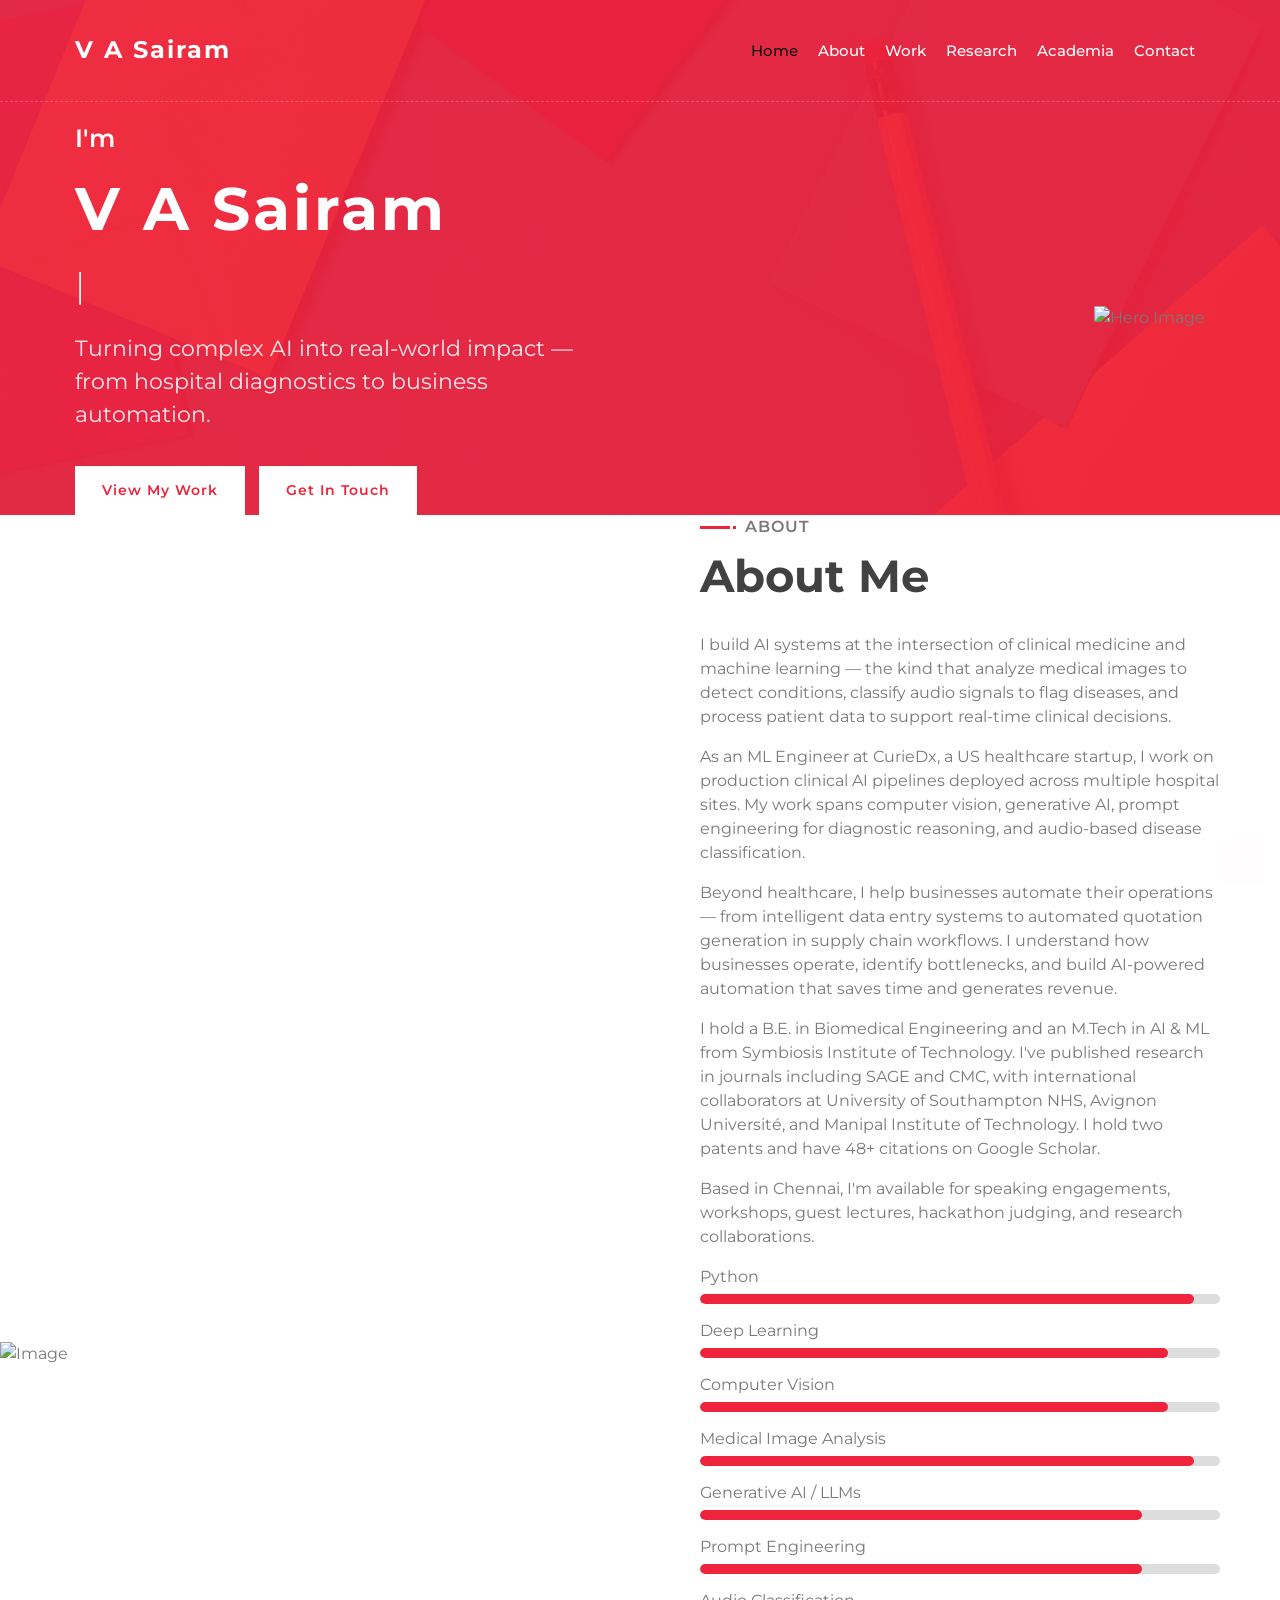
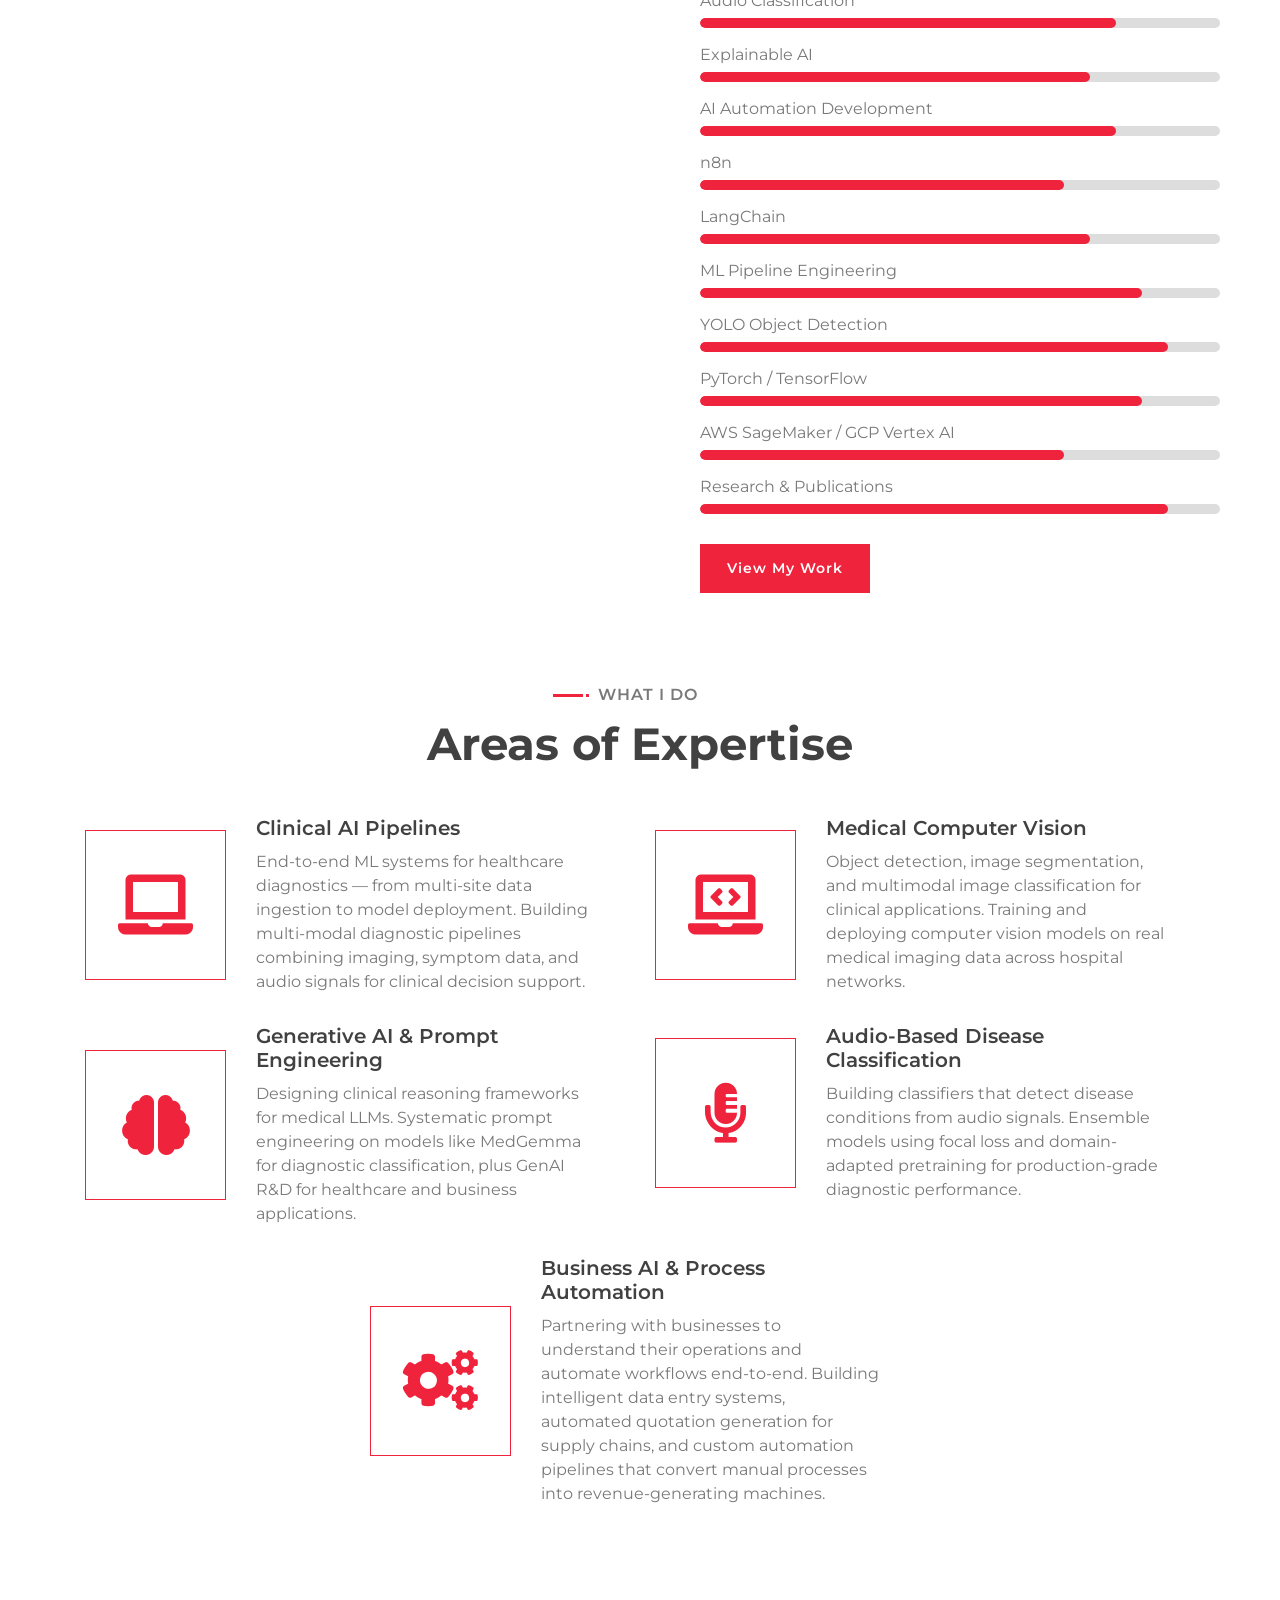
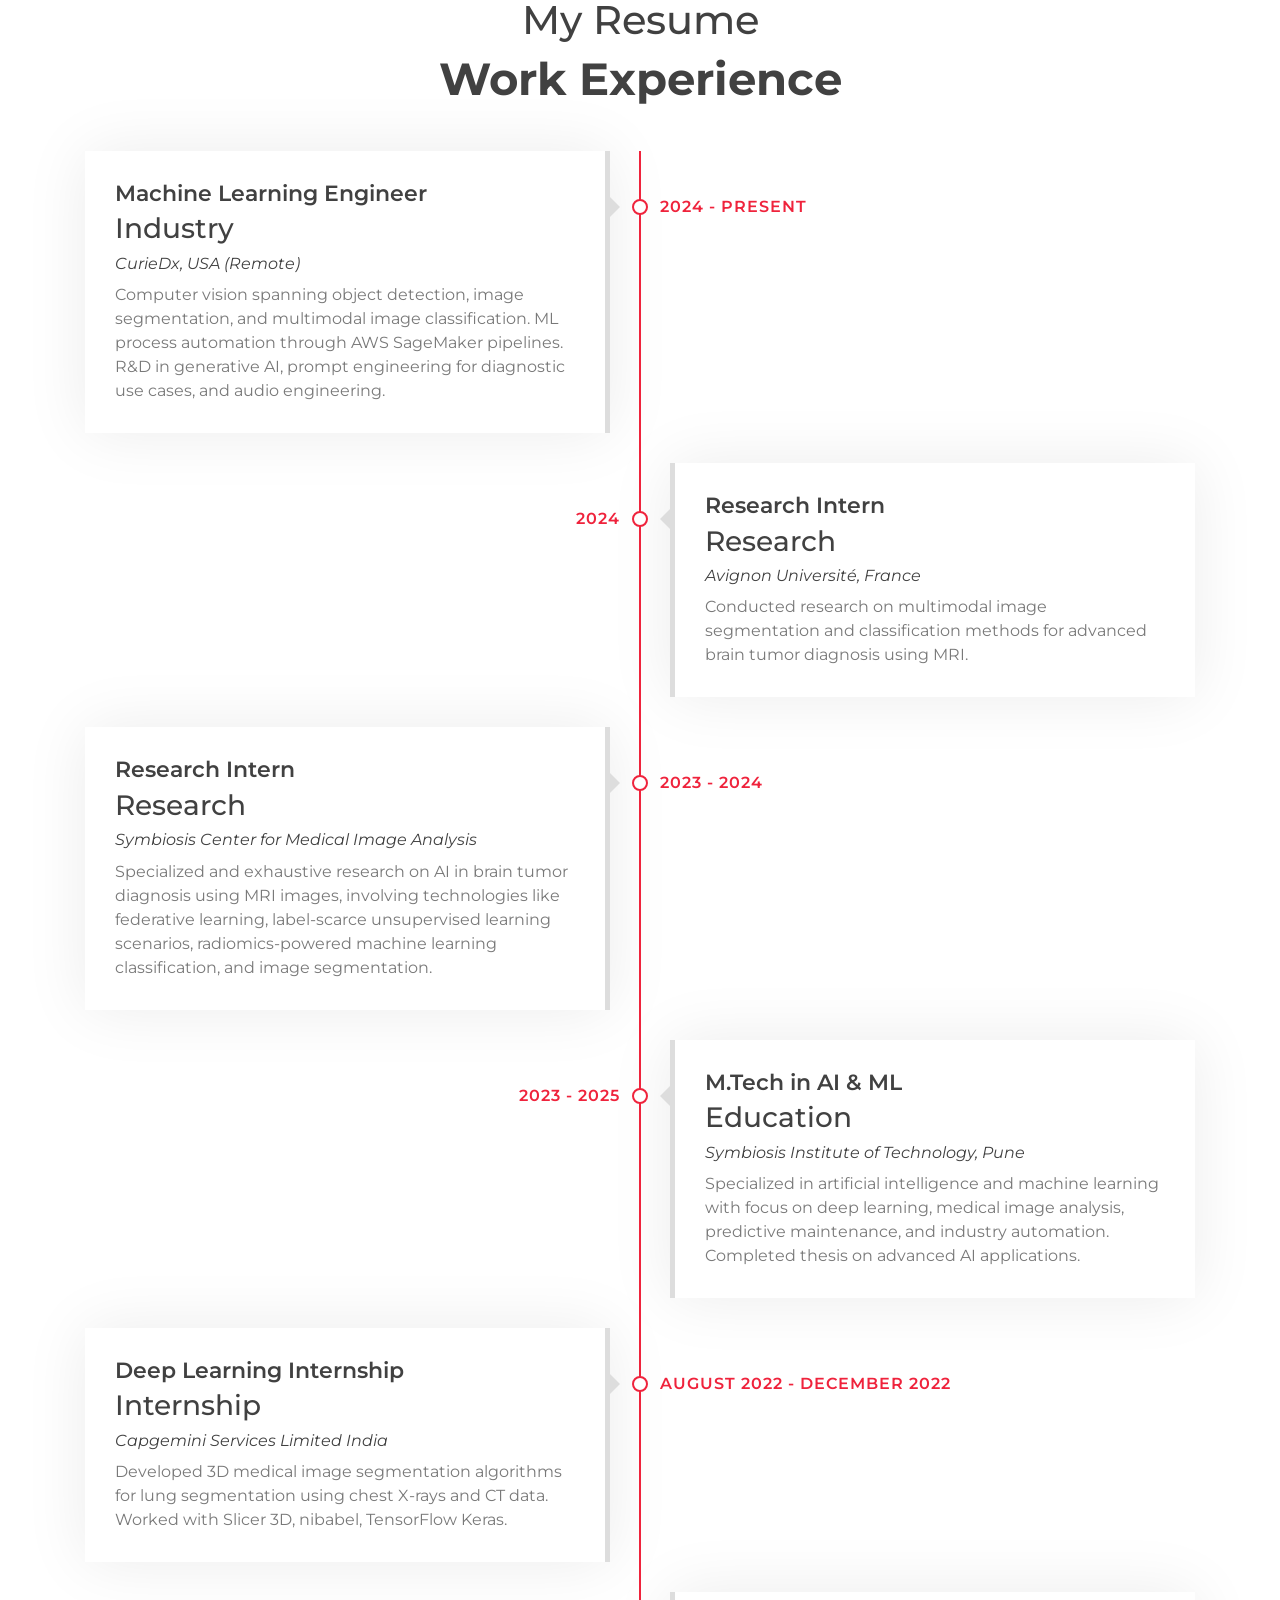
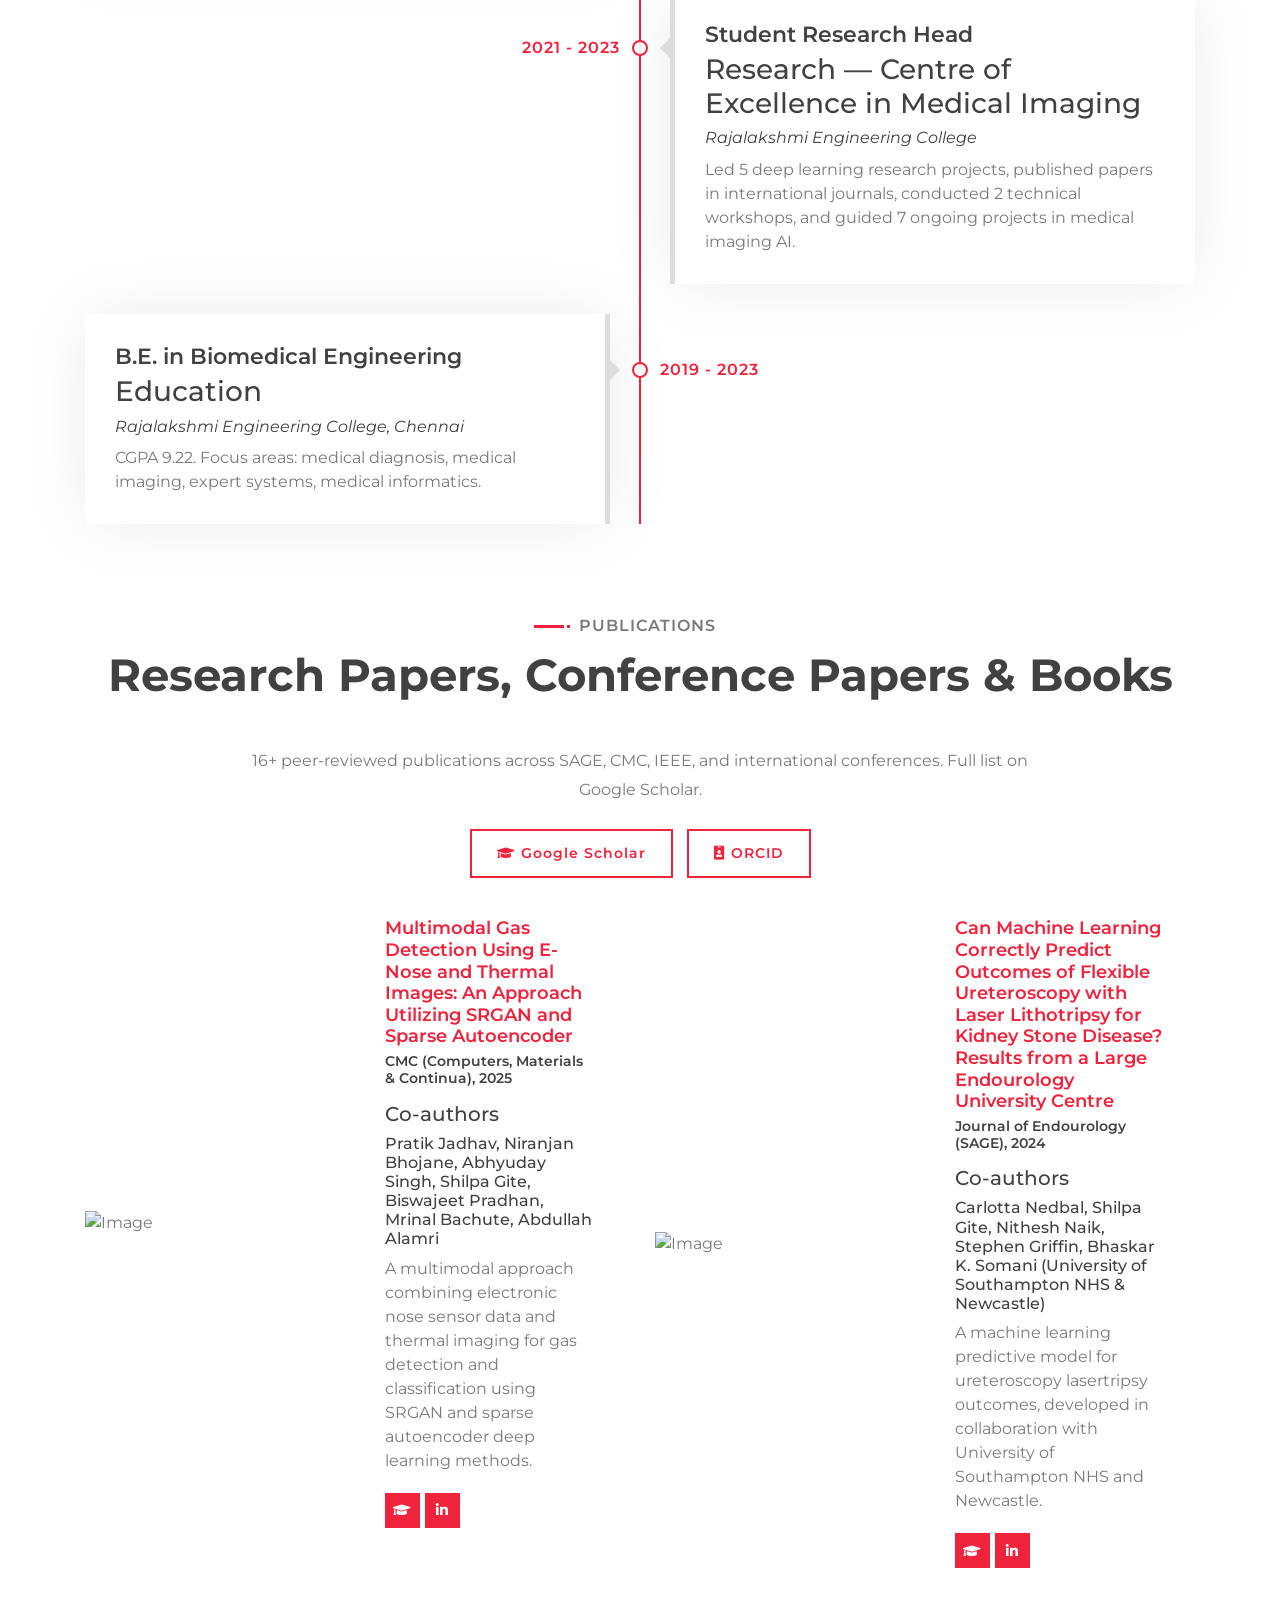
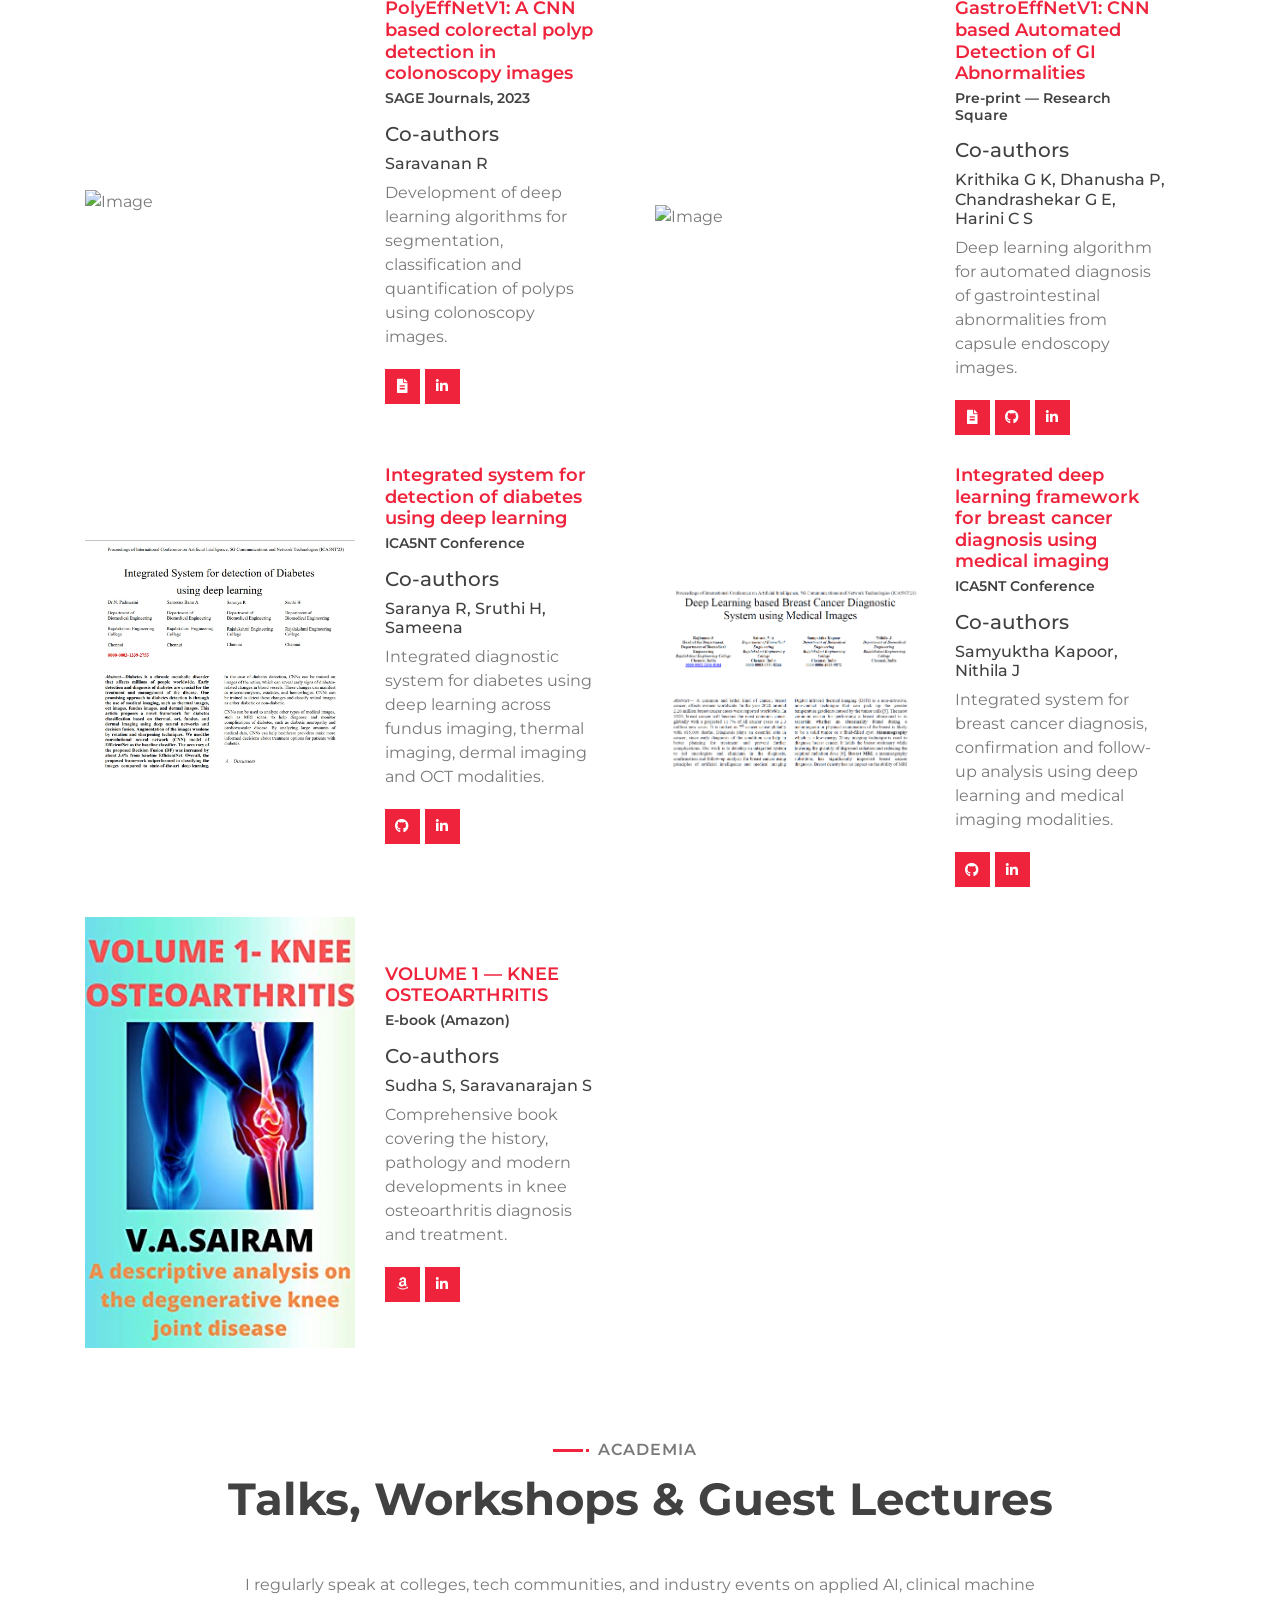
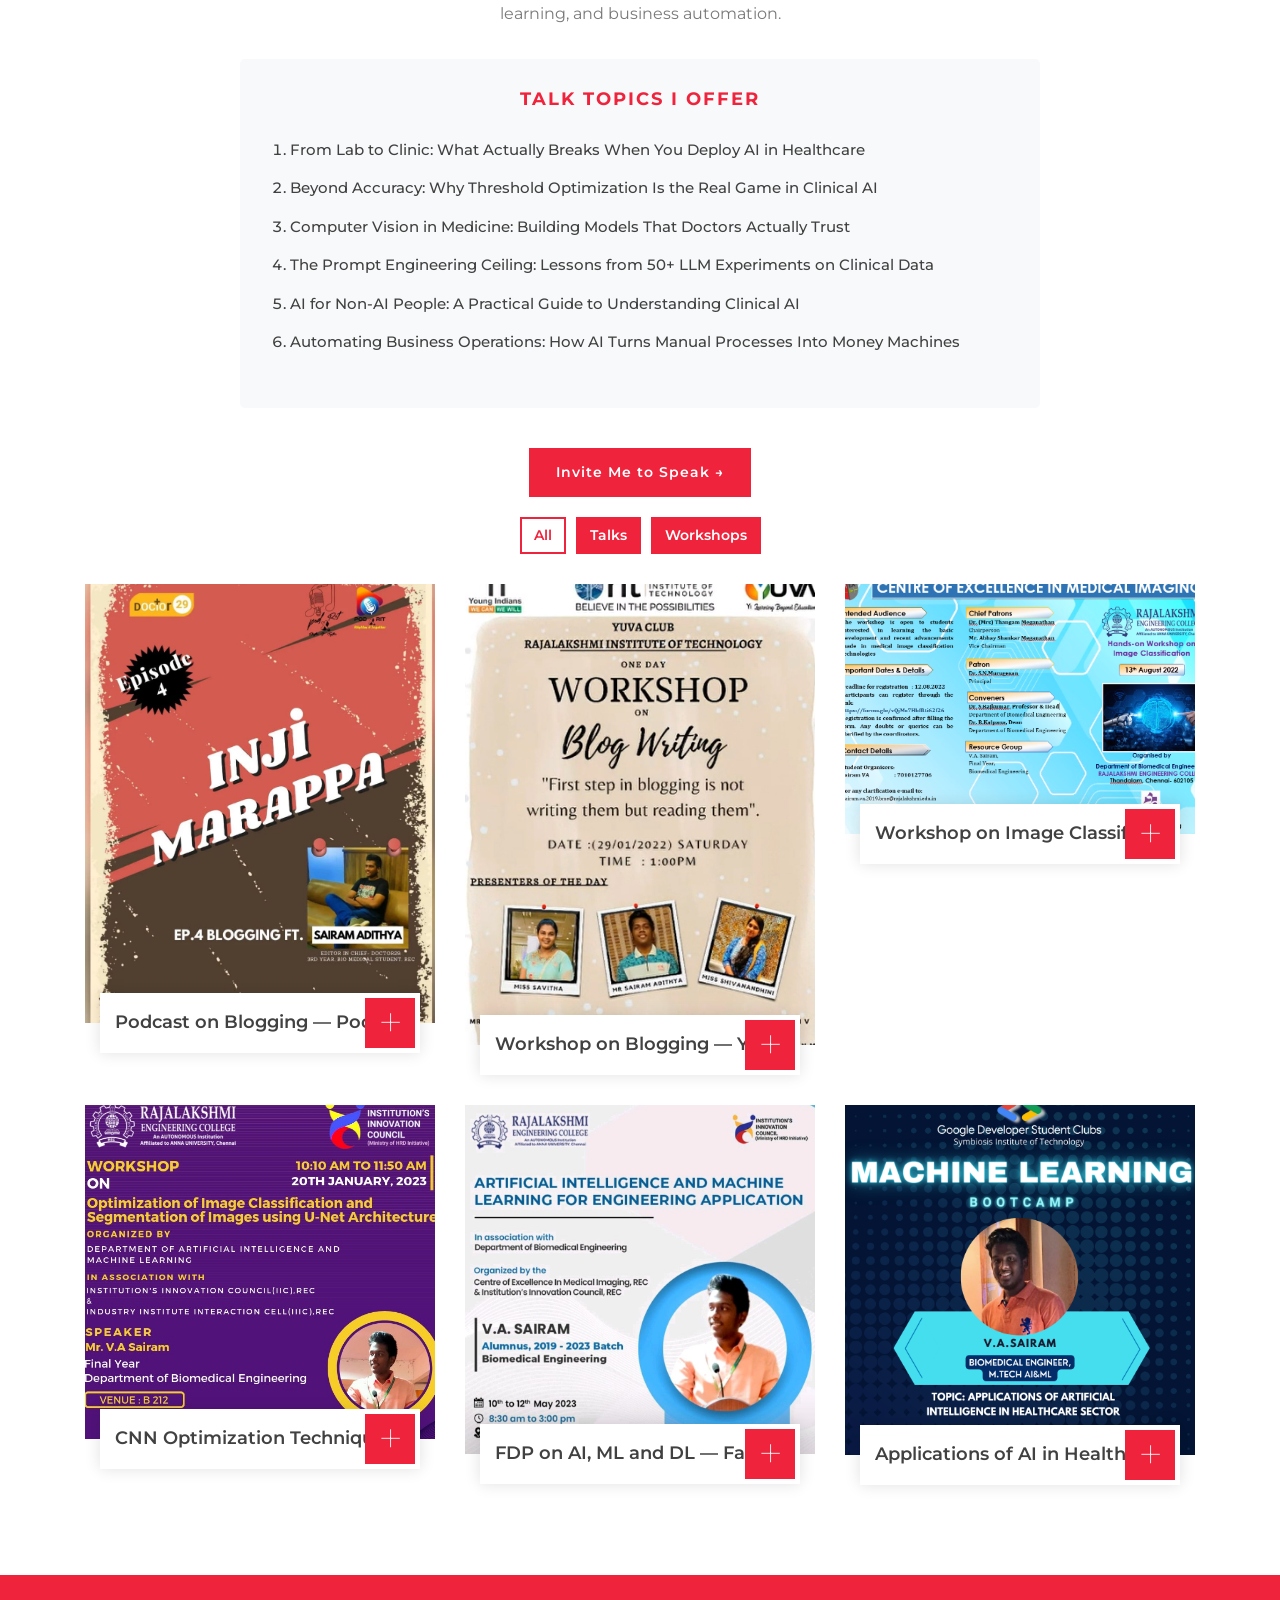
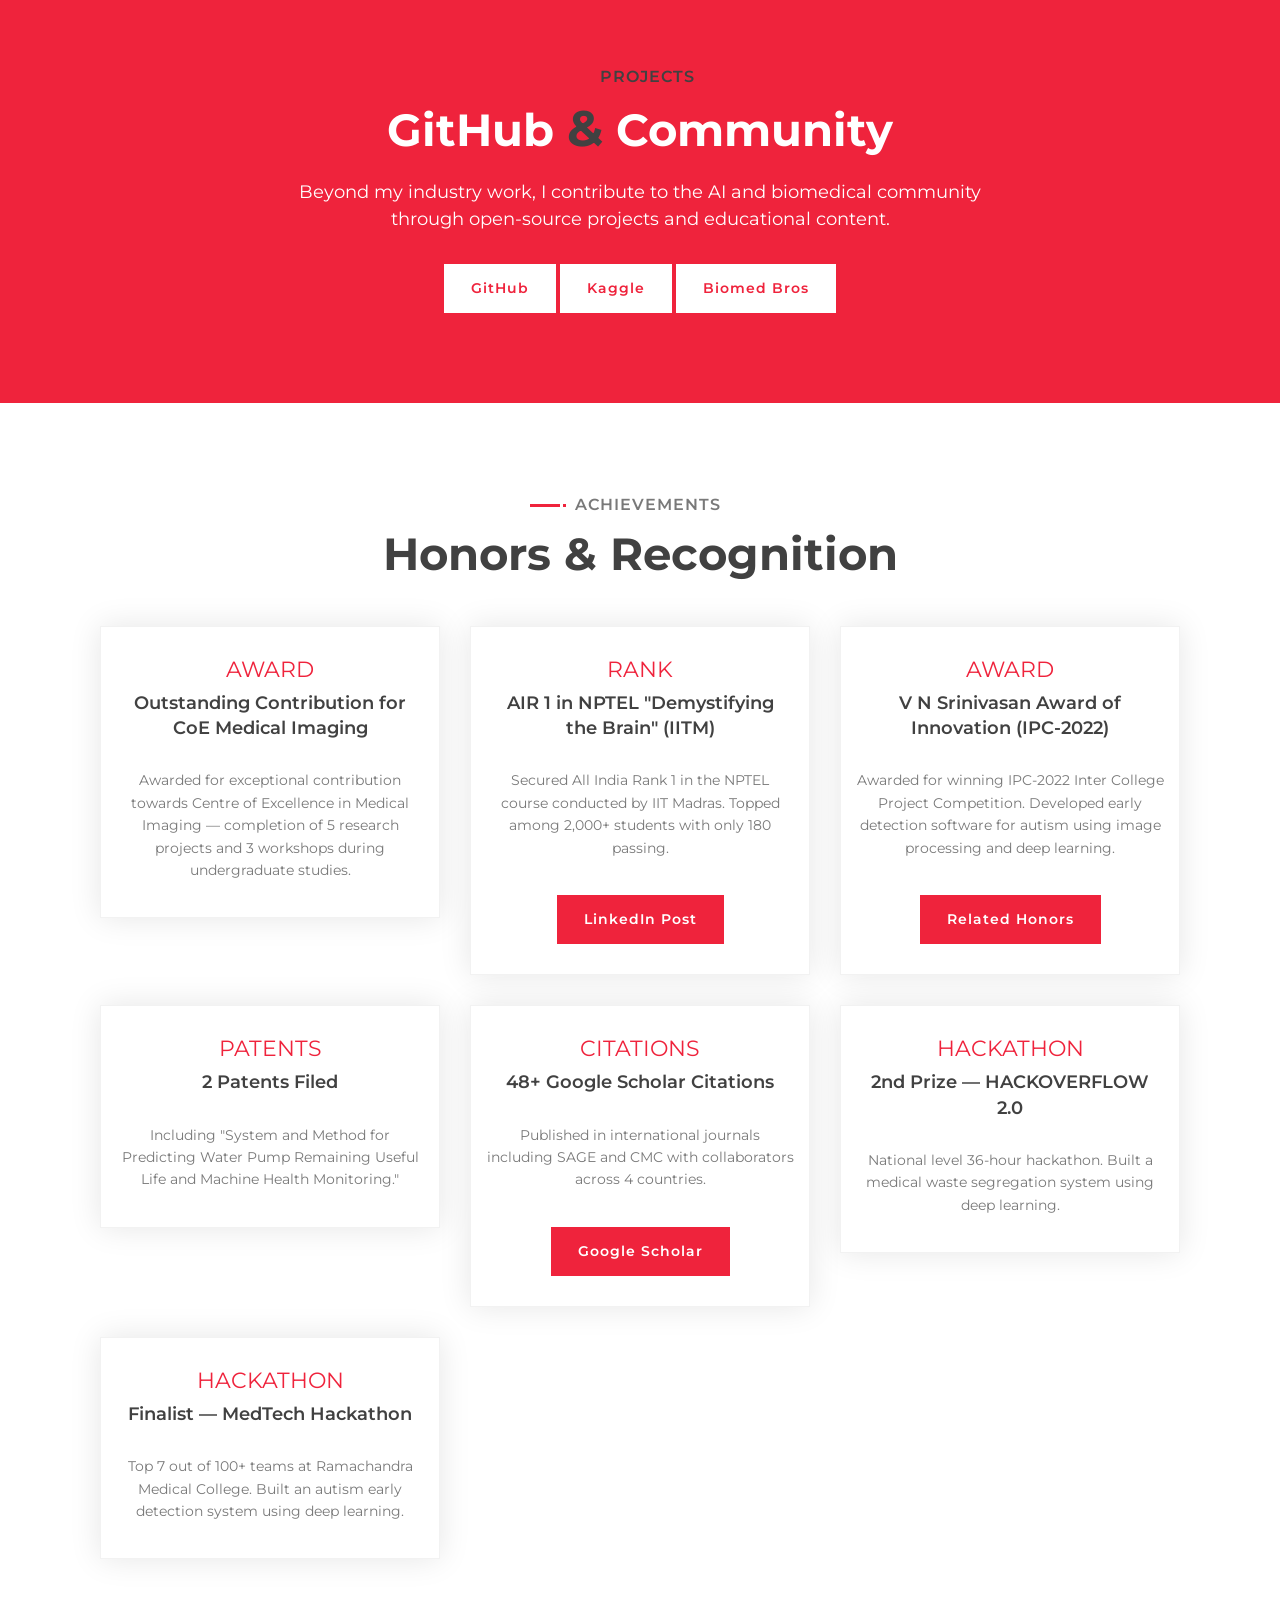
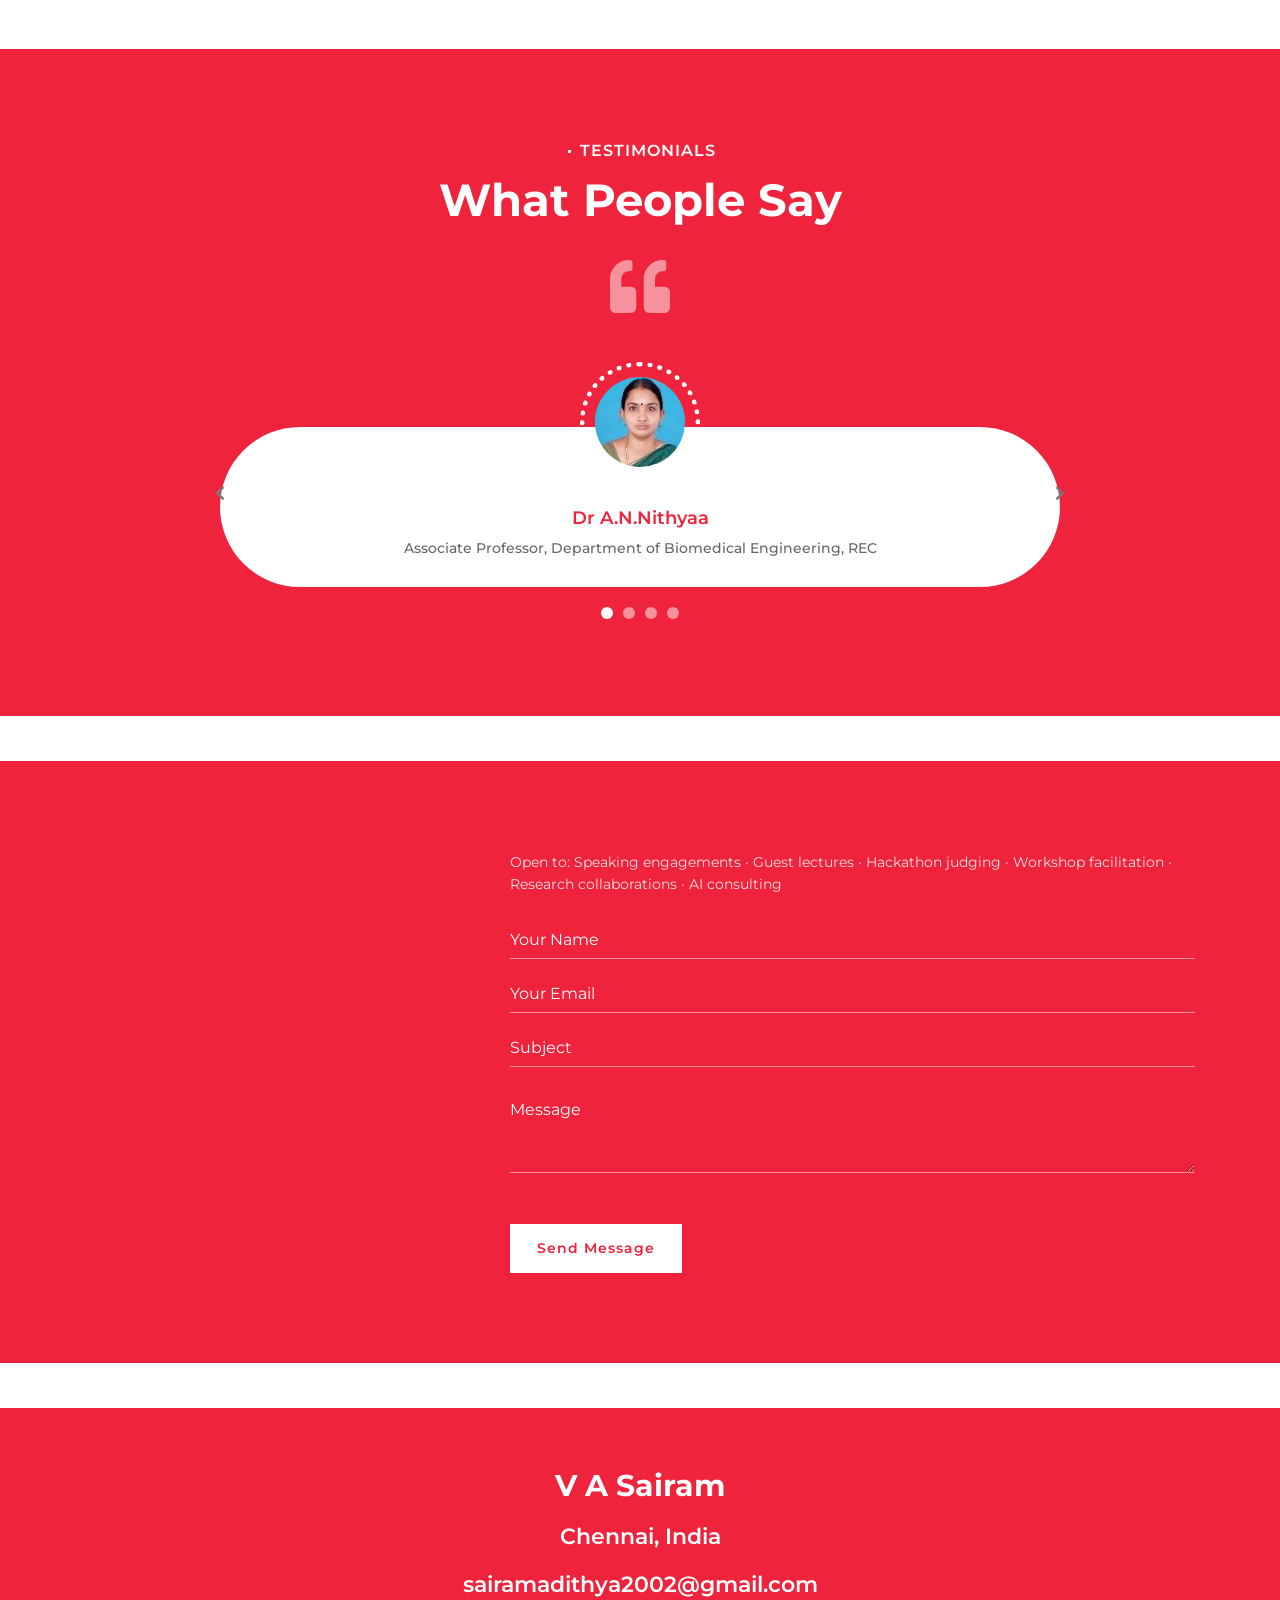
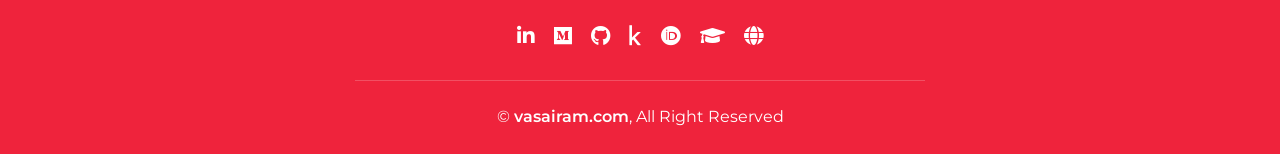
==== commit b2e70e2a: "Fix publications section and broken image references Publications: - Updated images: PolyEffNetV1→pa" ====
--- a/index.html
+++ b/index.html
@@ -69,7 +69,7 @@
                     </div>
                     <div class="col-sm-12 col-md-6 d-none d-md-block">
                         <div class="hero-image">
-                            <img src="img/hero.jpg" alt="Hero Image">
+                            <img src="img/hero.jpeg" alt="Hero Image">
                         </div>
                     </div>
                 </div>
@@ -84,7 +84,7 @@
                 <div class="row align-items-center">
                     <div class="col-lg-6">
                         <div class="about-img">
-                            <img src="img/about.jpg" alt="Image">
+                            <img src="img/about.jpeg" alt="Image">
                         </div>
                     </div>
                     <div class="col-lg-6">
@@ -395,15 +395,18 @@
             <p>Publications</p>
             <h2>Research Papers, Conference Papers &amp; Books</h2>
         </div>
+        <p class="text-center" style="font-size: 16px; color: #797979; max-width: 800px; margin: 0 auto 25px; line-height: 1.8;">
+            16+ peer-reviewed publications across SAGE, CMC, IEEE, and international conferences. Full list on Google Scholar.
+        </p>
         <div class="text-center" style="margin-bottom: 40px;">
-            <a class="btn btn-ghost" href="https://scholar.google.com/citations?user=adjGK0oAAAAJ" target="_blank"><i class="fas fa-graduation-cap"></i> Google Scholar (48+ Citations)</a>
-            <a class="btn btn-ghost" href="https://orcid.org/0000-0003-0550-8244" target="_blank" style="margin-left: 10px;"><i class="fas fa-id-badge"></i> ORCID Profile</a>
+            <a class="btn btn-ghost" href="https://scholar.google.com/citations?user=adjGK0oAAAAJ&hl=en&oi=ao" target="_blank"><i class="fas fa-graduation-cap"></i> Google Scholar</a>
+            <a class="btn btn-ghost" href="https://orcid.org/0000-0003-0550-8244" target="_blank" style="margin-left: 10px;"><i class="fas fa-id-badge"></i> ORCID</a>
         </div>
         <div class="row">
             <div class="col-lg-6 wow fadeInUp" data-wow-delay="0.0s">
                 <div class="team-item">
                     <div class="team-img">
-                        <img src="img/team-1.jpg" alt="Image">
+                        <img src="img/paper-4.png" alt="Image">
                     </div>
                     <div class="team-text">
                         <h2>Multimodal Gas Detection Using E-Nose and Thermal Images: An Approach Utilizing SRGAN and Sparse Autoencoder</h2>
@@ -414,7 +417,7 @@
                             A multimodal approach combining electronic nose sensor data and thermal imaging for gas detection and classification using SRGAN and sparse autoencoder deep learning methods.
                         </p>
                         <div class="team-social">
-                            <a class="btn" href="https://scholar.google.com/citations?user=adjGK0oAAAAJ" target="_blank"><i class="fas fa-graduation-cap"></i></a>
+                            <a class="btn" href="https://scholar.google.com/citations?user=adjGK0oAAAAJ&hl=en&oi=ao" target="_blank"><i class="fas fa-graduation-cap"></i></a>
                             <a class="btn" href="https://www.linkedin.com/in/sairamadithya/" target="_blank"><i class="fab fa-linkedin-in"></i></a>
                         </div>
                     </div>
@@ -423,18 +426,18 @@
             <div class="col-lg-6 wow fadeInUp" data-wow-delay="0.2s">
                 <div class="team-item">
                     <div class="team-img">
-                        <img src="img/team-2.png" alt="Image">
+                        <img src="img/paper-3.png" alt="Image">
                     </div>
                     <div class="team-text">
-                        <h2>A Machine Learning Predictive Model for Ureteroscopy Lasertripsy Outcomes in a Pediatric Population</h2>
+                        <h2>Can Machine Learning Correctly Predict Outcomes of Flexible Ureteroscopy with Laser Lithotripsy for Kidney Stone Disease? Results from a Large Endourology University Centre</h2>
                         <h4>Journal of Endourology (SAGE), 2024</h4>
                         <h5>Co-authors</h5>
-                        <h6>Carlotta Nedbal, Shilpa Gite, Nithesh Naik, Stephen Griffin, Bhaskar K. Somani (University of Southampton NHS)</h6>
+                        <h6>Carlotta Nedbal, Shilpa Gite, Nithesh Naik, Stephen Griffin, Bhaskar K. Somani (University of Southampton NHS &amp; Newcastle)</h6>
                         <p>
-                            A machine learning predictive model for ureteroscopy lasertripsy outcomes in pediatric populations, developed in collaboration with University of Southampton NHS.
+                            A machine learning predictive model for ureteroscopy lasertripsy outcomes, developed in collaboration with University of Southampton NHS and Newcastle.
                         </p>
                         <div class="team-social">
-                            <a class="btn" href="https://scholar.google.com/citations?user=adjGK0oAAAAJ" target="_blank"><i class="fas fa-graduation-cap"></i></a>
+                            <a class="btn" href="https://scholar.google.com/citations?user=adjGK0oAAAAJ&hl=en&oi=ao" target="_blank"><i class="fas fa-graduation-cap"></i></a>
                             <a class="btn" href="https://www.linkedin.com/in/sairamadithya/" target="_blank"><i class="fab fa-linkedin-in"></i></a>
                         </div>
                     </div>
@@ -443,7 +446,7 @@
             <div class="col-lg-6 wow fadeInUp" data-wow-delay="0.4s">
                 <div class="team-item">
                     <div class="team-img">
-                        <img src="img/team-2.png" alt="Image">
+                        <img src="img/paper-1.png" alt="Image">
                     </div>
                     <div class="team-text">
                         <h2>PolyEffNetV1: A CNN based colorectal polyp detection in colonoscopy images</h2>
@@ -463,7 +466,7 @@
             <div class="col-lg-6 wow fadeInUp" data-wow-delay="0.6s">
                 <div class="team-item">
                     <div class="team-img">
-                        <img src="img/team-1.jpg" alt="Image">
+                        <img src="img/paper-2.jpg" alt="Image">
                     </div>
                     <div class="team-text">
                         <h2>GastroEffNetV1: CNN based Automated Detection of GI Abnormalities</h2>
--- a/css/style.css
+++ b/css/style.css
@@ -1408,7 +1408,7 @@
 }
 
 .contact .container-fluid {
-    background: url(../img/contact.jpg) left center no-repeat;
+    background: url(../img/contact.jpeg) left center no-repeat;
     background-size: contain;
 }
 
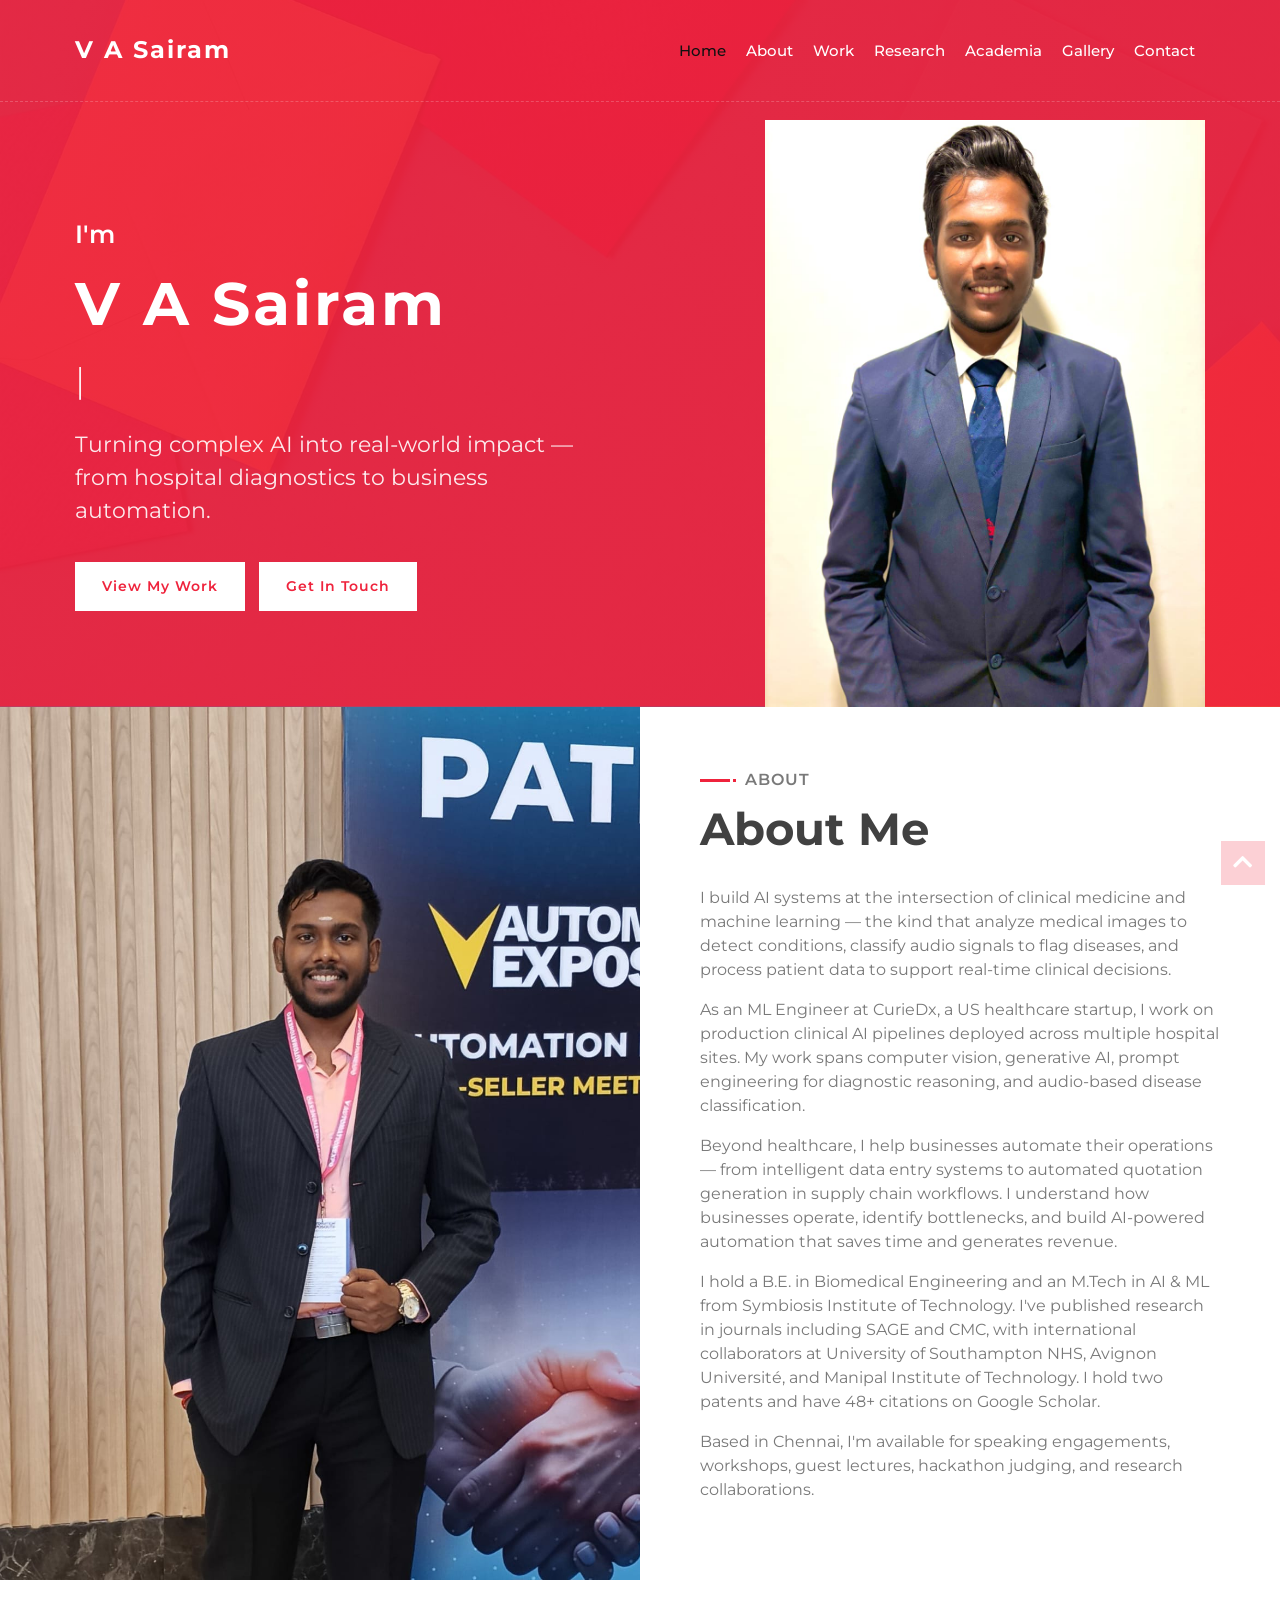
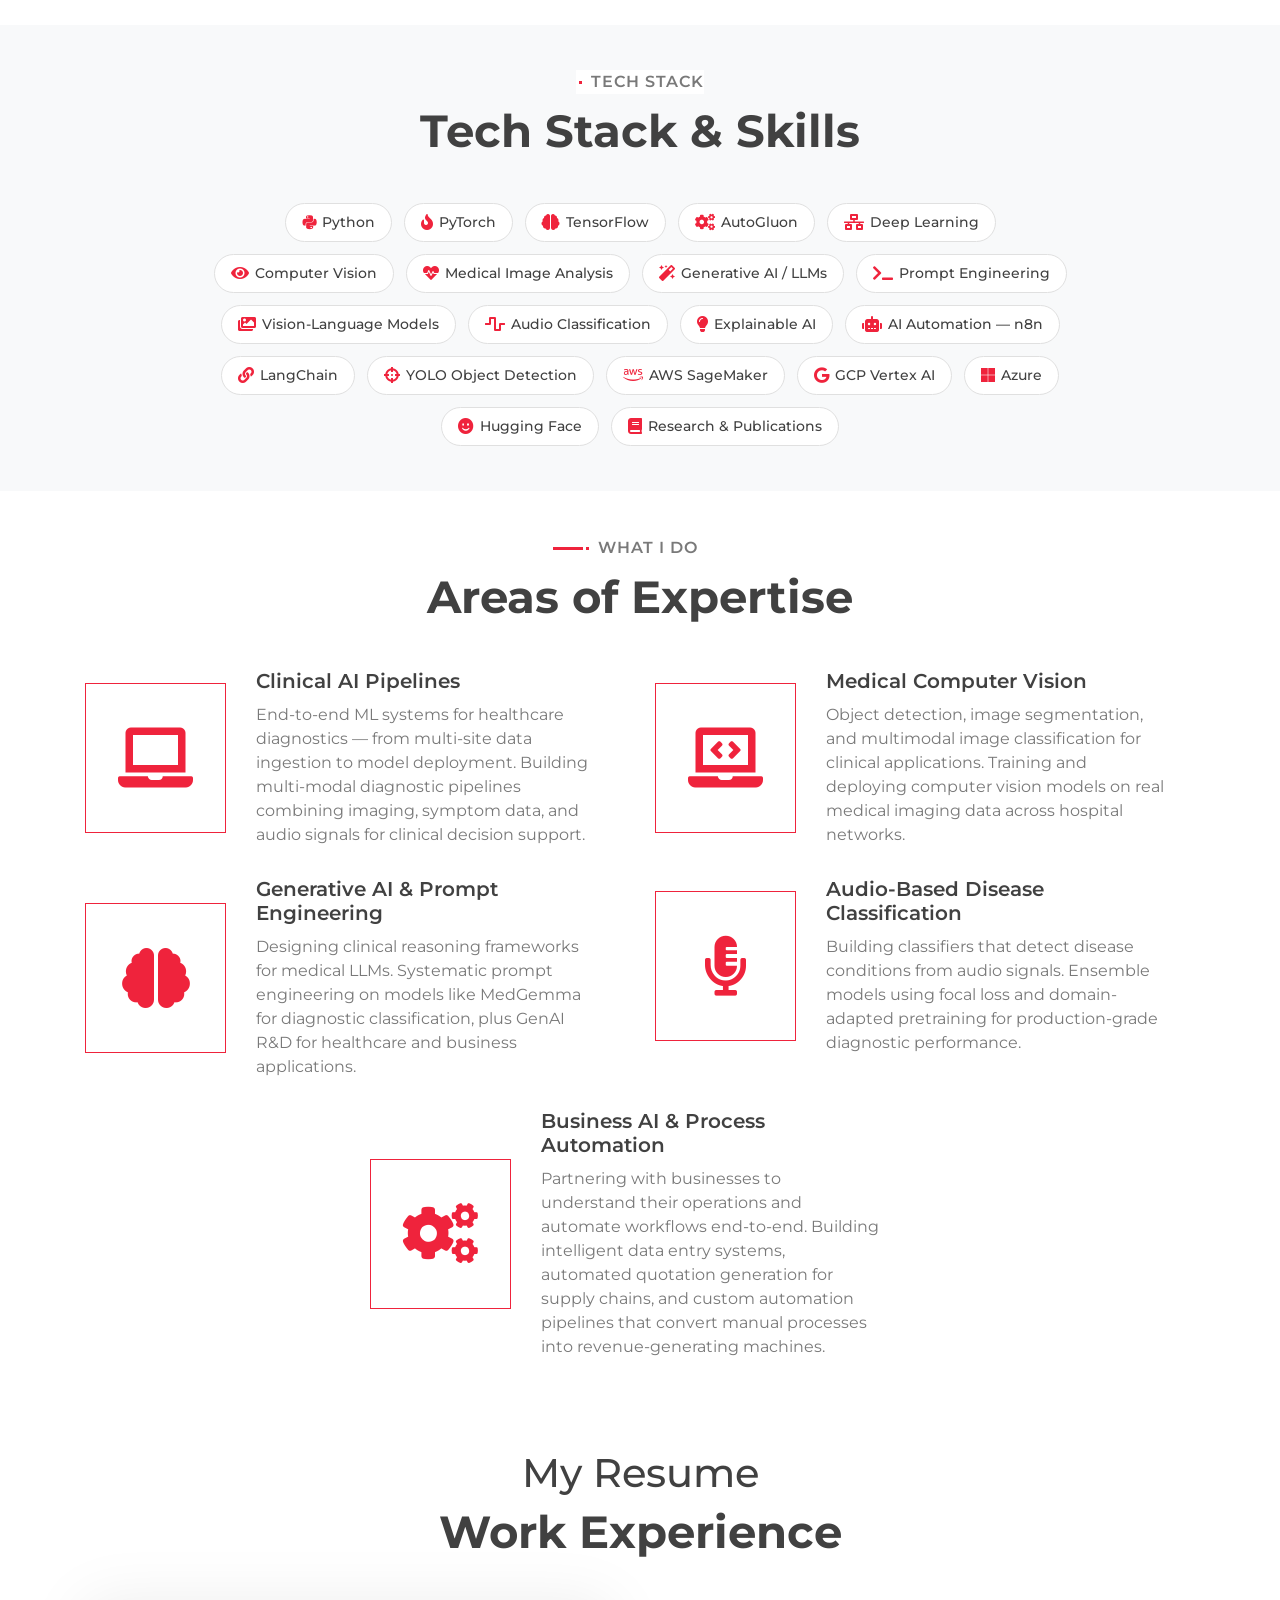
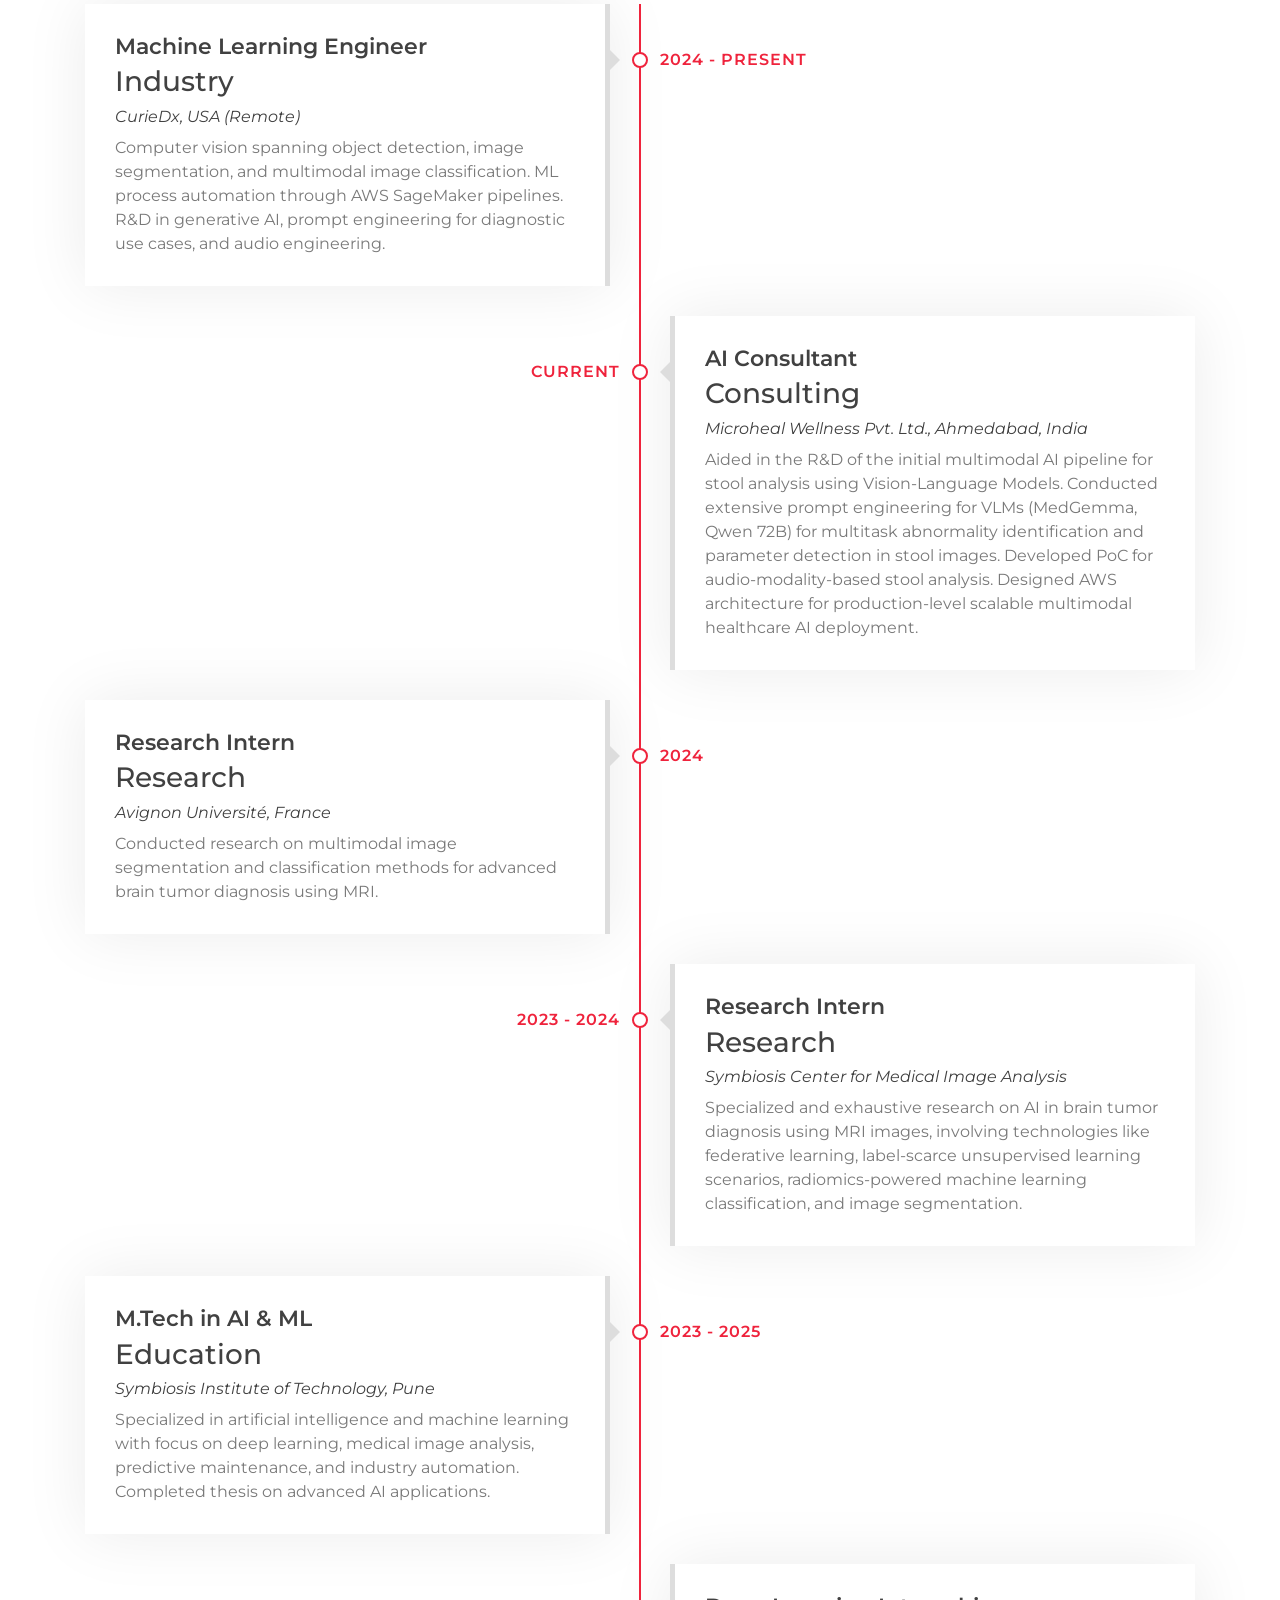
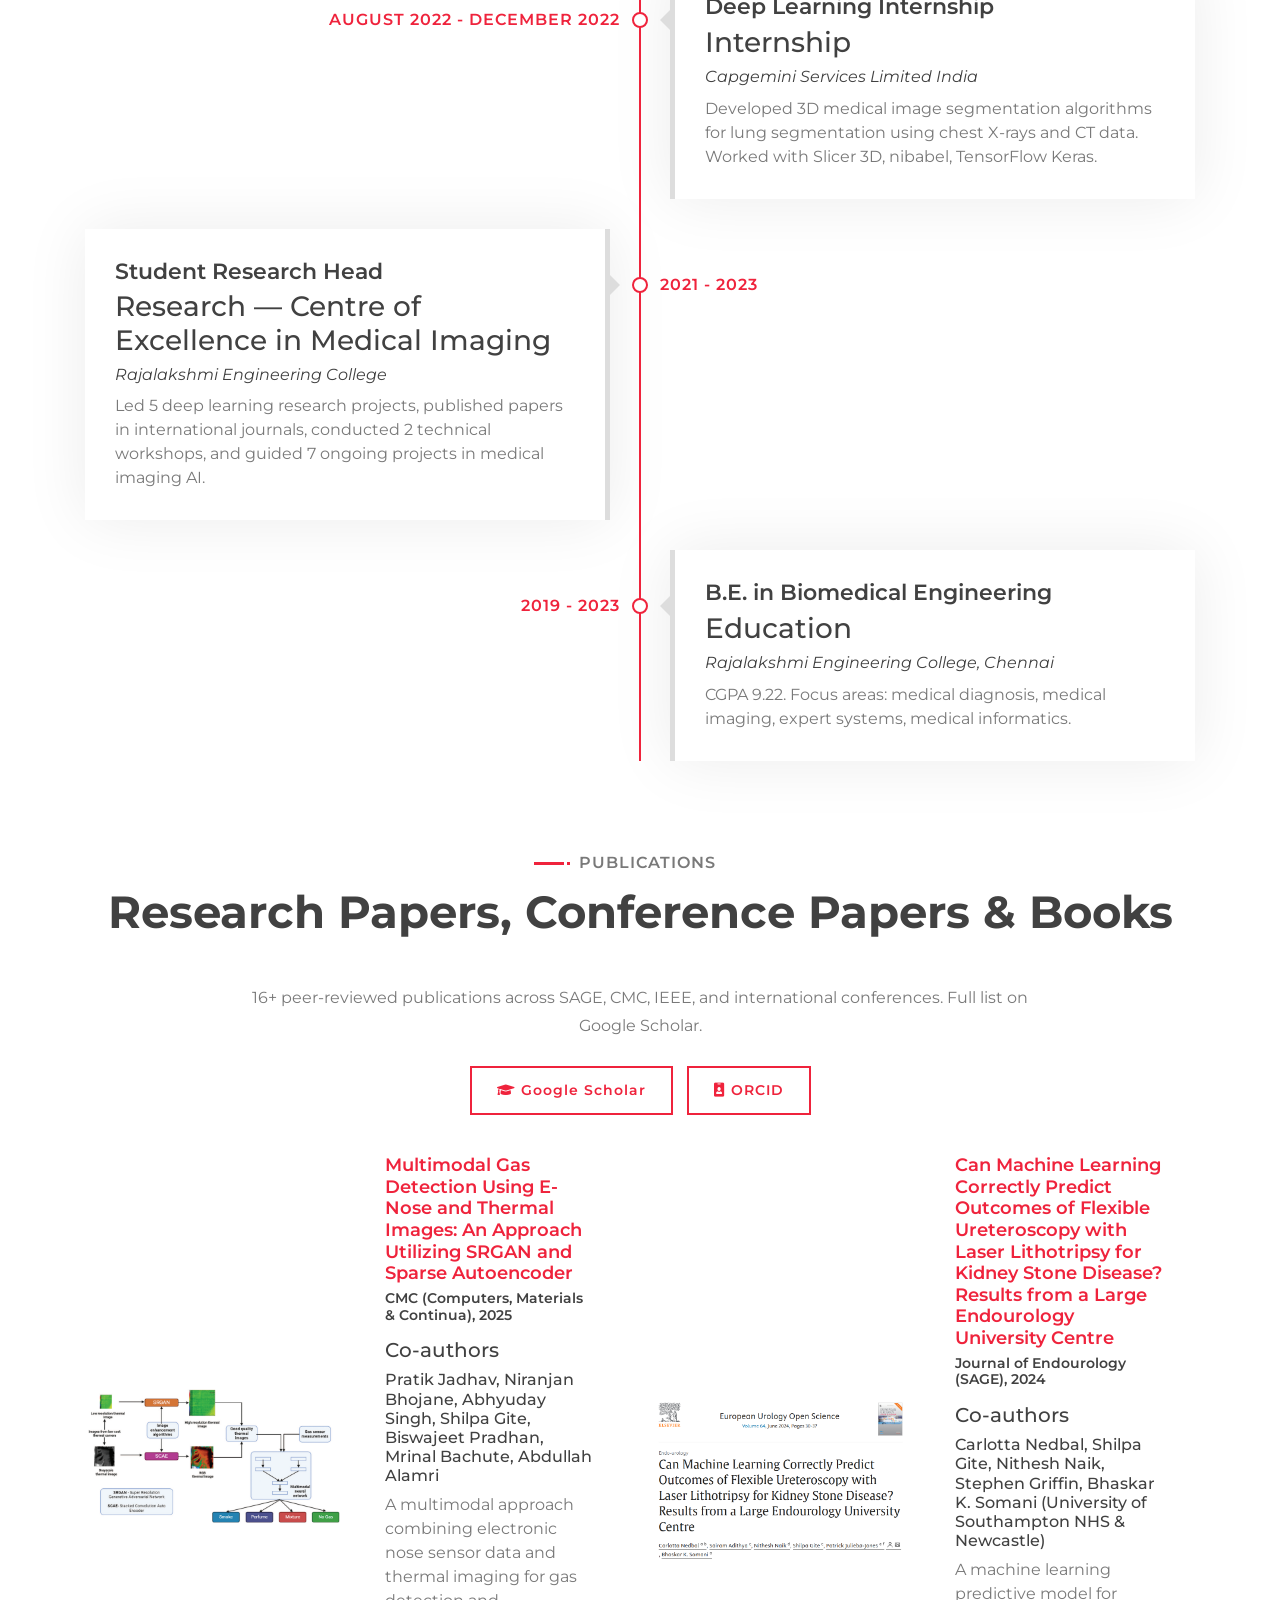
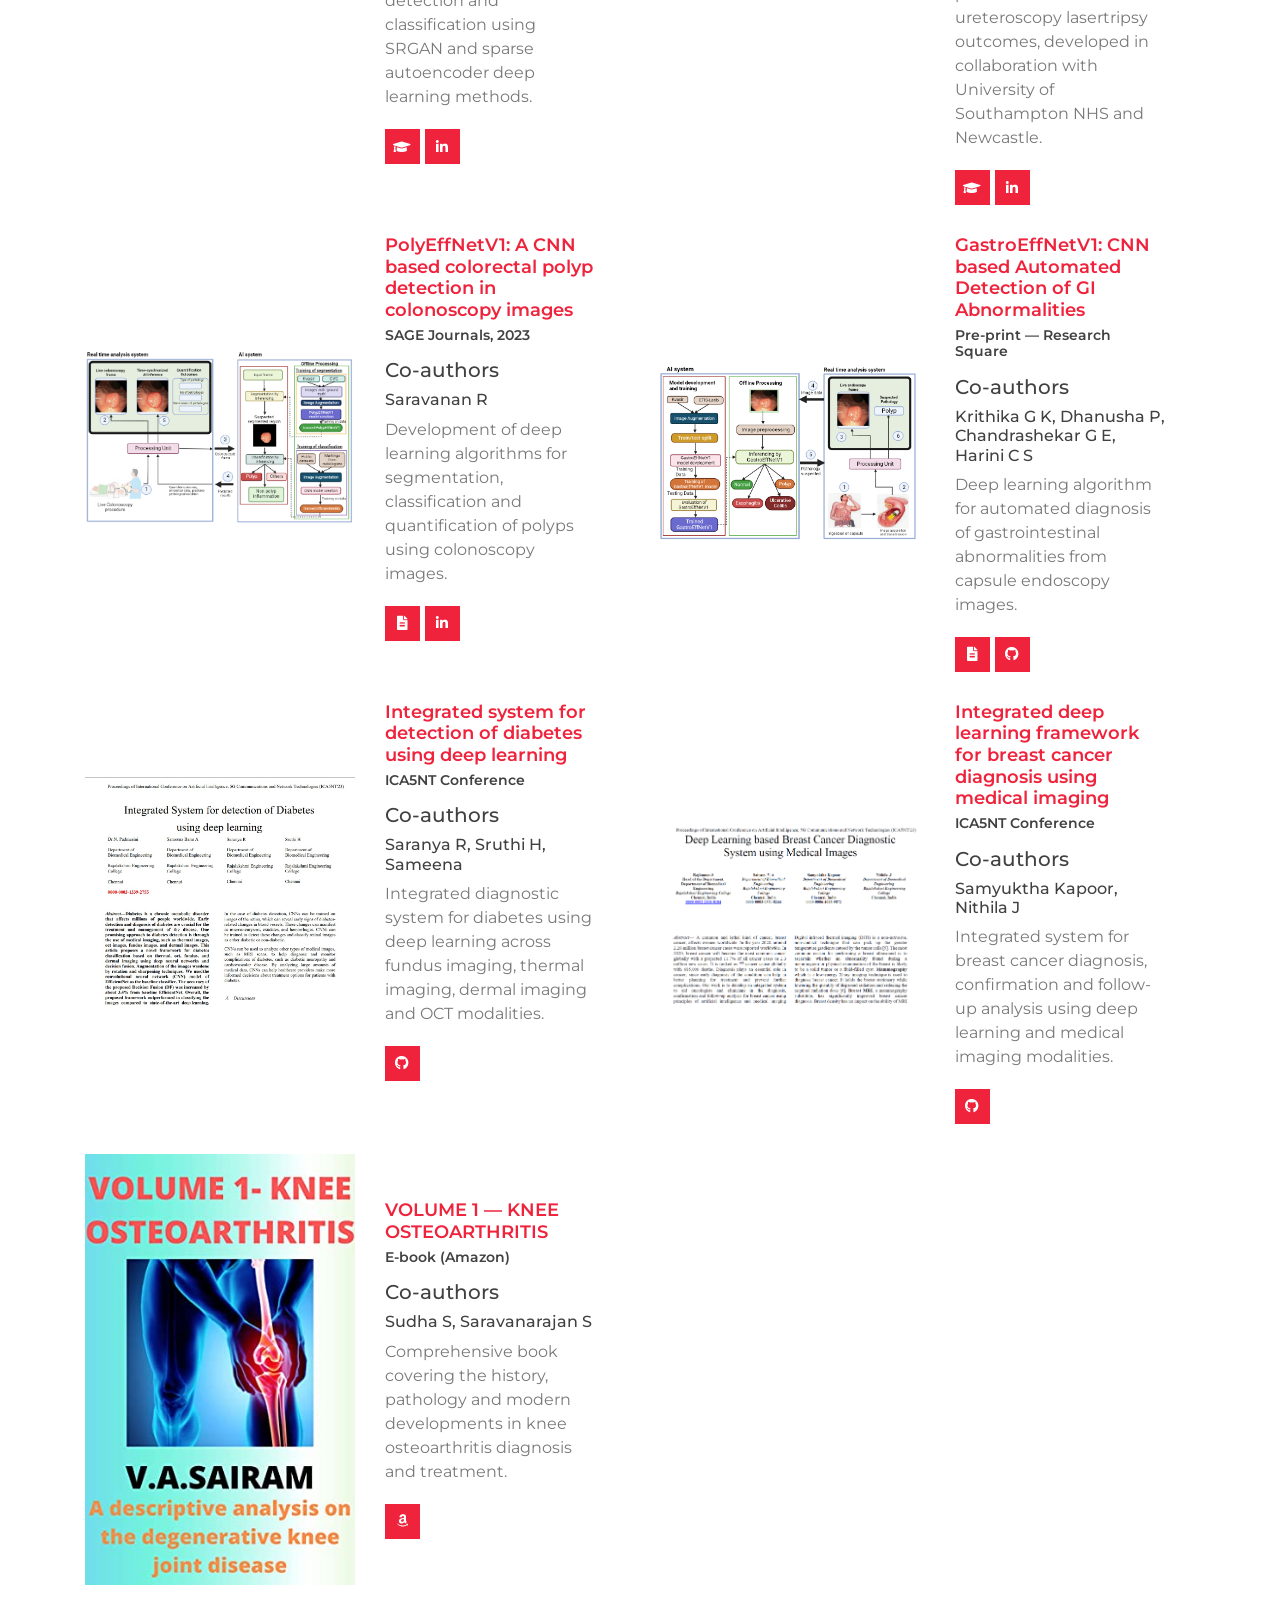
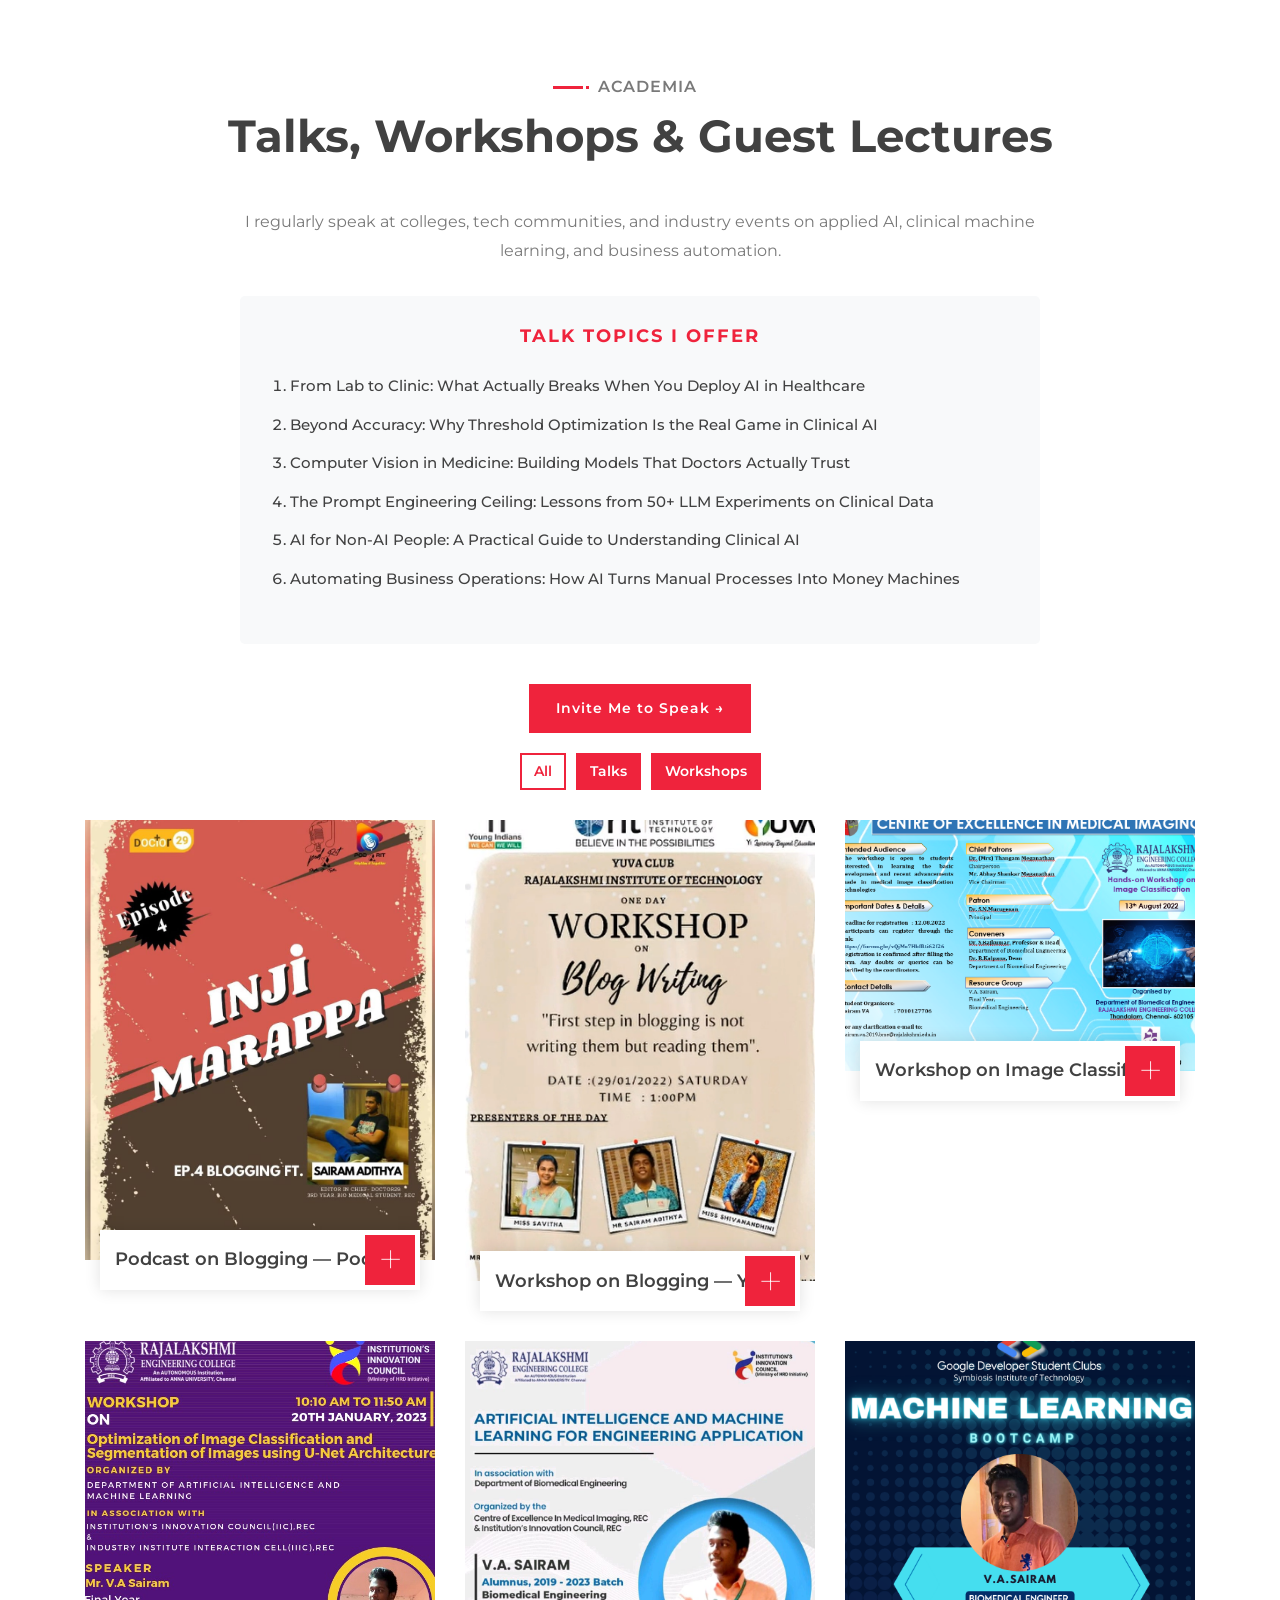
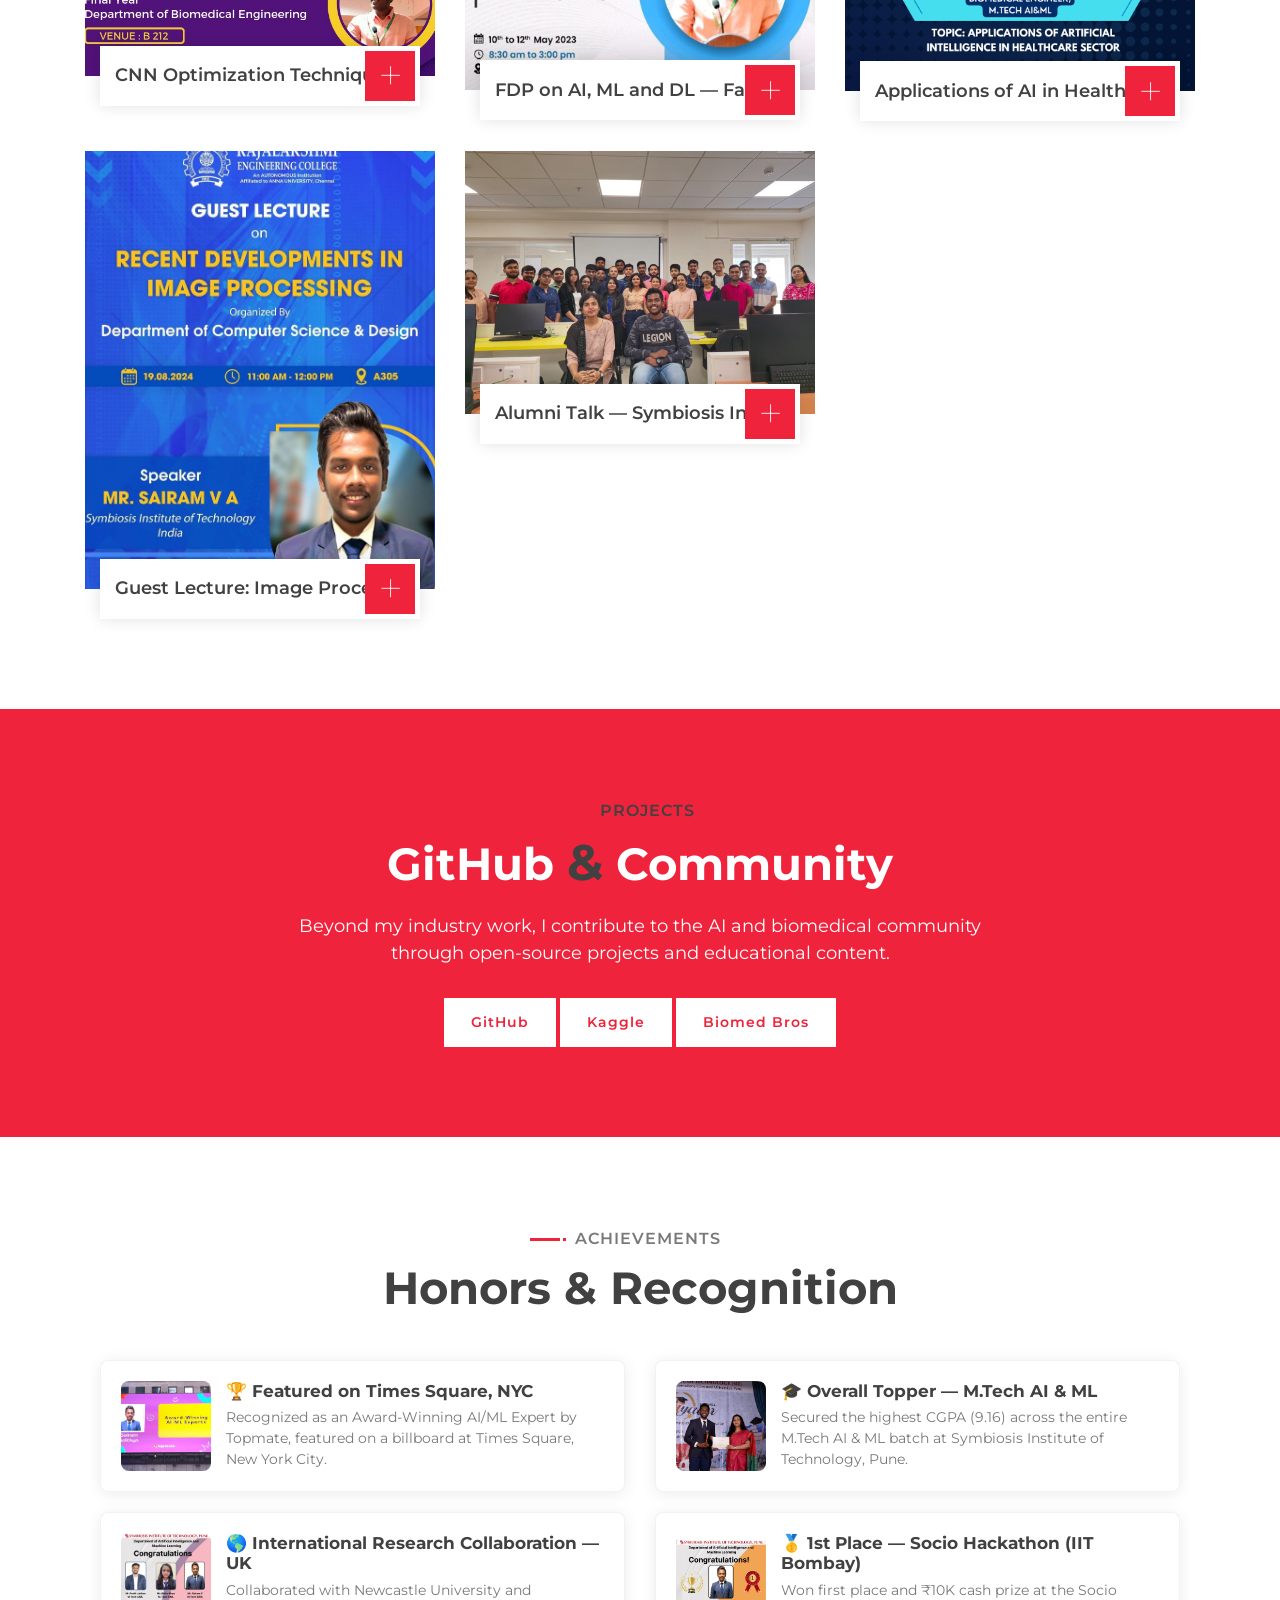
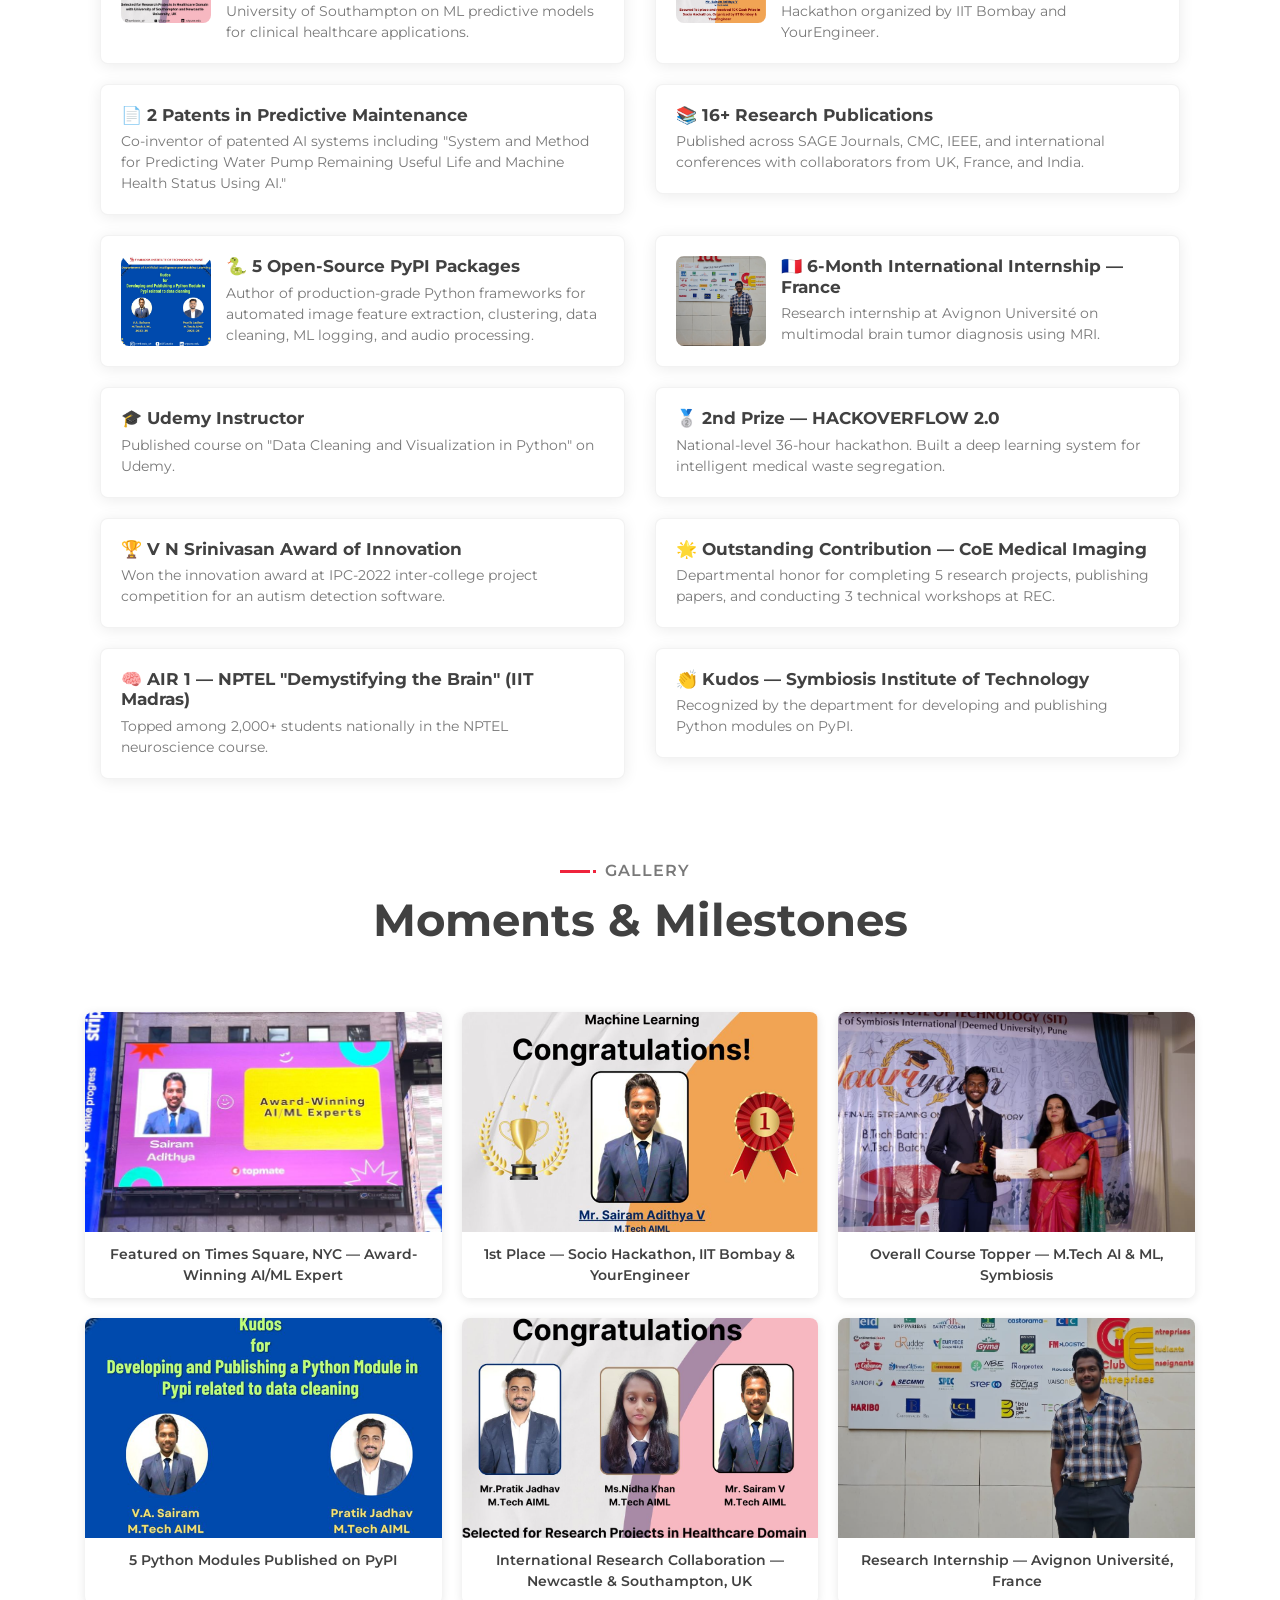
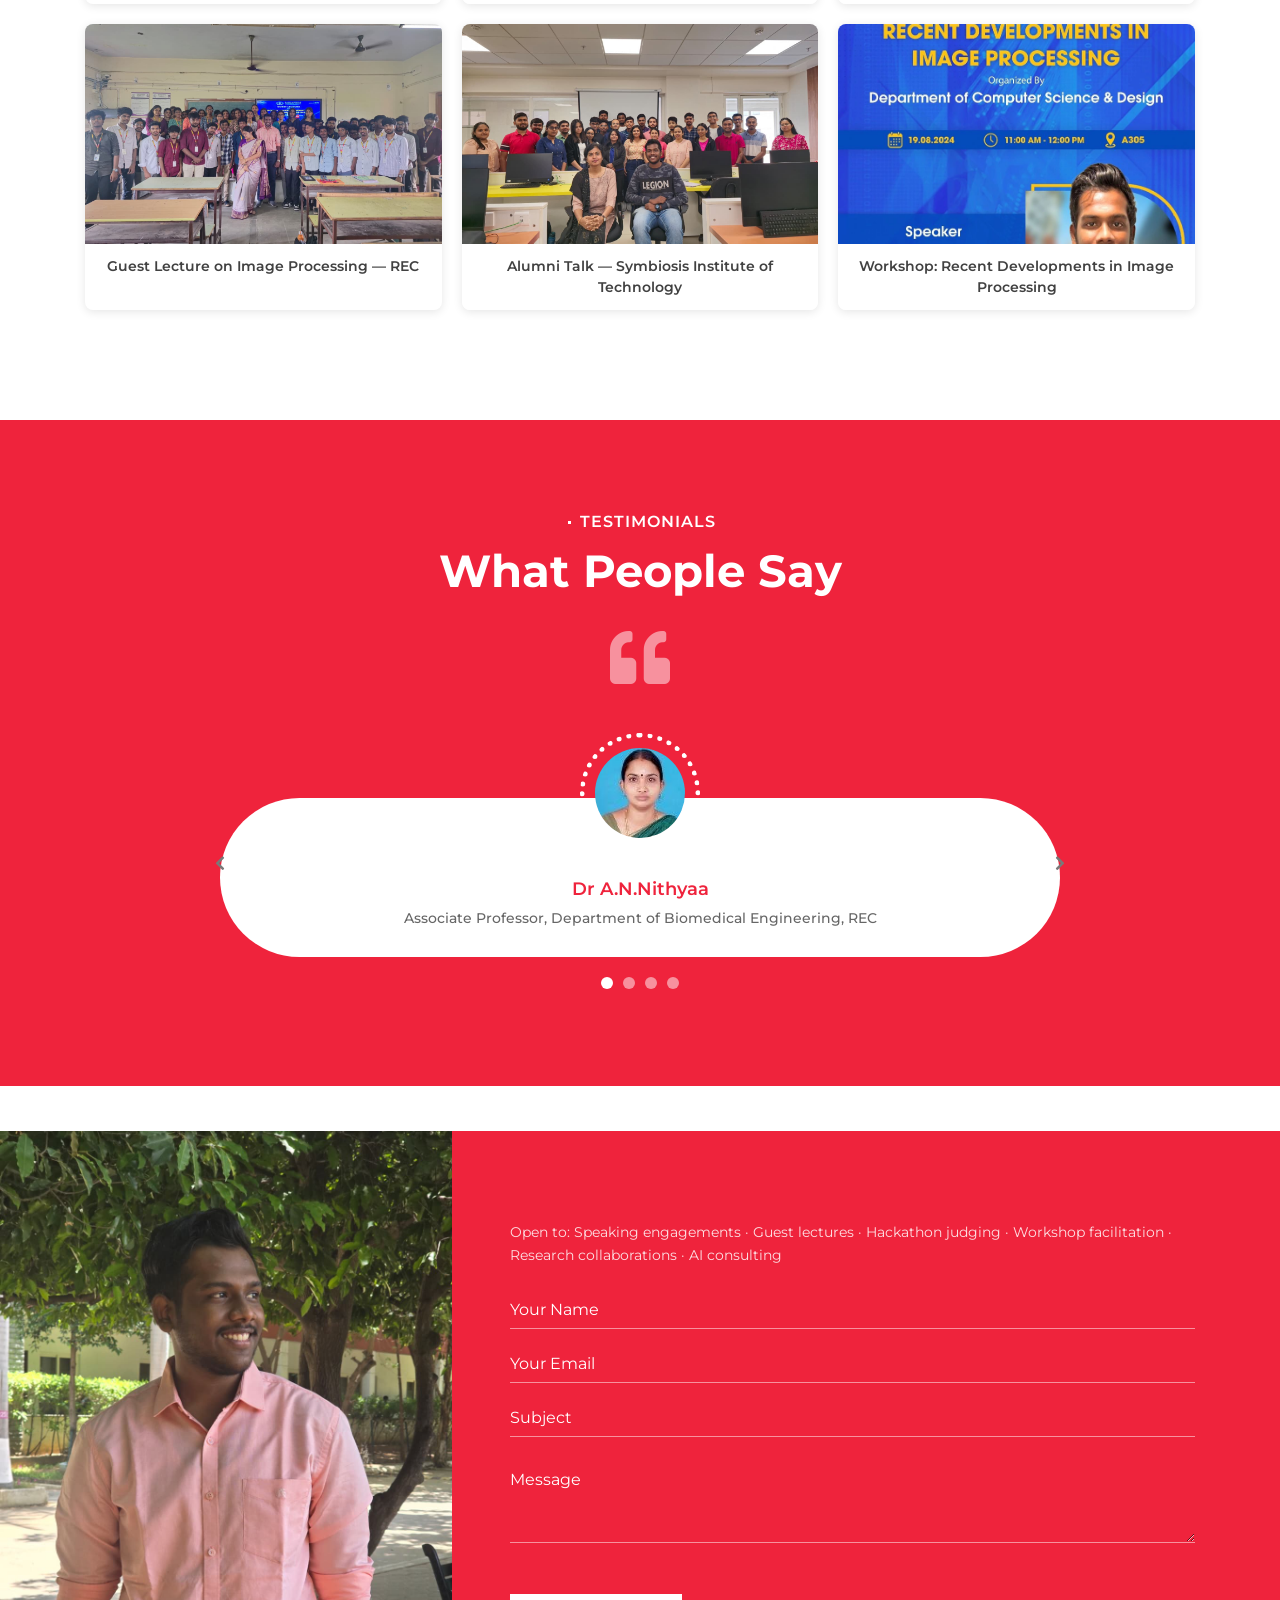
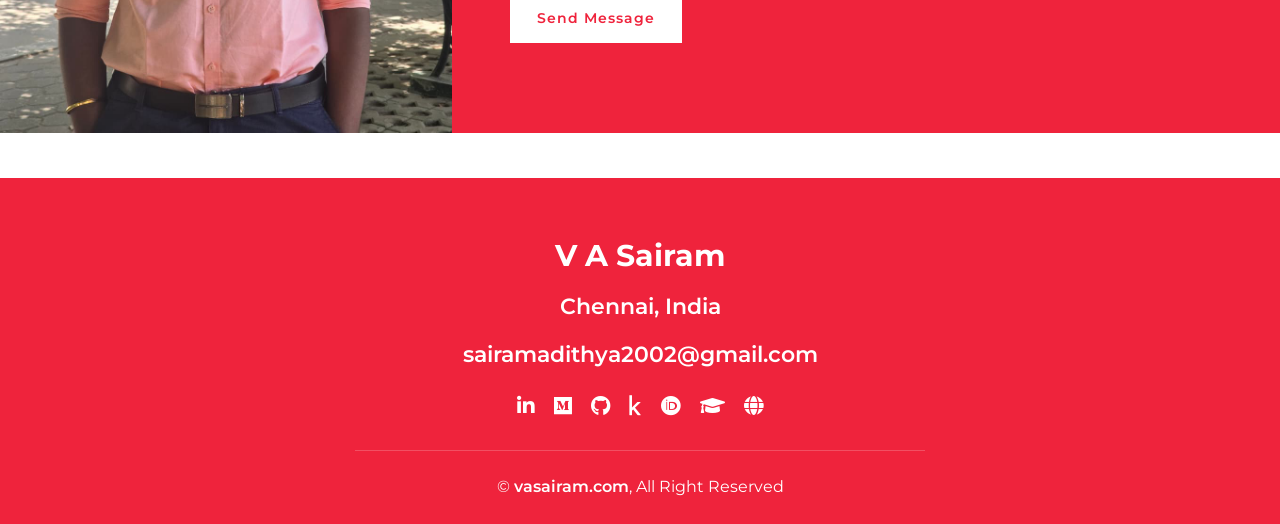
==== commit e3444178: "Major overhaul: separate skills, gallery, achievements, new images FIX 1 - Separated skills from Abo" ====
--- a/index.html
+++ b/index.html
@@ -32,7 +32,6 @@
                 <button type="button" class="navbar-toggler" data-toggle="collapse" data-target="#navbarCollapse">
                     <span class="navbar-toggler-icon"></span>
                 </button>
-
                 <div class="collapse navbar-collapse justify-content-between" id="navbarCollapse">
                     <div class="navbar-nav ml-auto">
                         <a href="#home" class="nav-item nav-link active">Home</a>
@@ -40,13 +39,13 @@
                         <a href="#experience" class="nav-item nav-link">Work</a>
                         <a href="#research" class="nav-item nav-link">Research</a>
                         <a href="#portfolio" class="nav-item nav-link">Academia</a>
+                        <a href="#gallery" class="nav-item nav-link">Gallery</a>
                         <a href="#contact" class="nav-item nav-link">Contact</a>
                     </div>
                 </div>
             </div>
         </div>
         <!-- Nav Bar End -->
-
 
         <!-- Hero Start -->
         <div class="hero" id="home">
@@ -77,7 +76,6 @@
         </div>
         <!-- Hero End -->
 
-
         <!-- About Start -->
         <div class="about wow fadeInUp" data-wow-delay="0.1s" id="about">
             <div class="container-fluid">
@@ -94,121 +92,12 @@
                                 <h2>About Me</h2>
                             </div>
                             <div class="about-text">
-                                <p>
-                                    I build AI systems at the intersection of clinical medicine and machine learning — the kind that analyze medical images to detect conditions, classify audio signals to flag diseases, and process patient data to support real-time clinical decisions.
-                                </p>
-                                <p>
-                                    As an ML Engineer at CurieDx, a US healthcare startup, I work on production clinical AI pipelines deployed across multiple hospital sites. My work spans computer vision, generative AI, prompt engineering for diagnostic reasoning, and audio-based disease classification.
-                                </p>
-                                <p>
-                                    Beyond healthcare, I help businesses automate their operations — from intelligent data entry systems to automated quotation generation in supply chain workflows. I understand how businesses operate, identify bottlenecks, and build AI-powered automation that saves time and generates revenue.
-                                </p>
-                                <p>
-                                    I hold a B.E. in Biomedical Engineering and an M.Tech in AI &amp; ML from Symbiosis Institute of Technology. I've published research in journals including SAGE and CMC, with international collaborators at University of Southampton NHS, Avignon Universit&eacute;, and Manipal Institute of Technology. I hold two patents and have 48+ citations on Google Scholar.
-                                </p>
-                                <p>
-                                    Based in Chennai, I'm available for speaking engagements, workshops, guest lectures, hackathon judging, and research collaborations.
-                                </p>
-                            </div>
-                            <div class="skills">
-                                <div class="skill-name">
-                                    <p>Python</p><p> </p>
-                                </div>
-                                <div class="progress">
-                                    <div class="progress-bar" role="progressbar" aria-valuenow="95" aria-valuemin="0" aria-valuemax="100"></div>
-                                </div>
-                                <div class="skill-name">
-                                    <p>Deep Learning</p><p> </p>
-                                </div>
-                                <div class="progress">
-                                    <div class="progress-bar" role="progressbar" aria-valuenow="90" aria-valuemin="0" aria-valuemax="100"></div>
-                                </div>
-                                <div class="skill-name">
-                                    <p>Computer Vision</p><p> </p>
-                                </div>
-                                <div class="progress">
-                                    <div class="progress-bar" role="progressbar" aria-valuenow="90" aria-valuemin="0" aria-valuemax="100"></div>
-                                </div>
-                                <div class="skill-name">
-                                    <p>Medical Image Analysis</p><p> </p>
-                                </div>
-                                <div class="progress">
-                                    <div class="progress-bar" role="progressbar" aria-valuenow="95" aria-valuemin="0" aria-valuemax="100"></div>
-                                </div>
-                                <div class="skill-name">
-                                    <p>Generative AI / LLMs</p><p> </p>
-                                </div>
-                                <div class="progress">
-                                    <div class="progress-bar" role="progressbar" aria-valuenow="85" aria-valuemin="0" aria-valuemax="100"></div>
-                                </div>
-                                <div class="skill-name">
-                                    <p>Prompt Engineering</p><p> </p>
-                                </div>
-                                <div class="progress">
-                                    <div class="progress-bar" role="progressbar" aria-valuenow="85" aria-valuemin="0" aria-valuemax="100"></div>
-                                </div>
-                                <div class="skill-name">
-                                    <p>Audio Classification</p><p> </p>
-                                </div>
-                                <div class="progress">
-                                    <div class="progress-bar" role="progressbar" aria-valuenow="80" aria-valuemin="0" aria-valuemax="100"></div>
-                                </div>
-                                <div class="skill-name">
-                                    <p>Explainable AI</p><p> </p>
-                                </div>
-                                <div class="progress">
-                                    <div class="progress-bar" role="progressbar" aria-valuenow="75" aria-valuemin="0" aria-valuemax="100"></div>
-                                </div>
-                                <div class="skill-name">
-                                    <p>AI Automation Development</p><p> </p>
-                                </div>
-                                <div class="progress">
-                                    <div class="progress-bar" role="progressbar" aria-valuenow="80" aria-valuemin="0" aria-valuemax="100"></div>
-                                </div>
-                                <div class="skill-name">
-                                    <p>n8n</p><p> </p>
-                                </div>
-                                <div class="progress">
-                                    <div class="progress-bar" role="progressbar" aria-valuenow="70" aria-valuemin="0" aria-valuemax="100"></div>
-                                </div>
-                                <div class="skill-name">
-                                    <p>LangChain</p><p> </p>
-                                </div>
-                                <div class="progress">
-                                    <div class="progress-bar" role="progressbar" aria-valuenow="75" aria-valuemin="0" aria-valuemax="100"></div>
-                                </div>
-                                <div class="skill-name">
-                                    <p>ML Pipeline Engineering</p><p> </p>
-                                </div>
-                                <div class="progress">
-                                    <div class="progress-bar" role="progressbar" aria-valuenow="85" aria-valuemin="0" aria-valuemax="100"></div>
-                                </div>
-                                <div class="skill-name">
-                                    <p>YOLO Object Detection</p><p> </p>
-                                </div>
-                                <div class="progress">
-                                    <div class="progress-bar" role="progressbar" aria-valuenow="90" aria-valuemin="0" aria-valuemax="100"></div>
-                                </div>
-                                <div class="skill-name">
-                                    <p>PyTorch / TensorFlow</p><p> </p>
-                                </div>
-                                <div class="progress">
-                                    <div class="progress-bar" role="progressbar" aria-valuenow="85" aria-valuemin="0" aria-valuemax="100"></div>
-                                </div>
-                                <div class="skill-name">
-                                    <p>AWS SageMaker / GCP Vertex AI</p><p> </p>
-                                </div>
-                                <div class="progress">
-                                    <div class="progress-bar" role="progressbar" aria-valuenow="70" aria-valuemin="0" aria-valuemax="100"></div>
-                                </div>
-                                <div class="skill-name">
-                                    <p>Research &amp; Publications</p><p> </p>
-                                </div>
-                                <div class="progress">
-                                    <div class="progress-bar" role="progressbar" aria-valuenow="90" aria-valuemin="0" aria-valuemax="100"></div>
-                                </div>
-                            </div>
-                            <a class="btn" href="#experience">View My Work</a>
+                                <p>I build AI systems at the intersection of clinical medicine and machine learning — the kind that analyze medical images to detect conditions, classify audio signals to flag diseases, and process patient data to support real-time clinical decisions.</p>
+                                <p>As an ML Engineer at CurieDx, a US healthcare startup, I work on production clinical AI pipelines deployed across multiple hospital sites. My work spans computer vision, generative AI, prompt engineering for diagnostic reasoning, and audio-based disease classification.</p>
+                                <p>Beyond healthcare, I help businesses automate their operations — from intelligent data entry systems to automated quotation generation in supply chain workflows. I understand how businesses operate, identify bottlenecks, and build AI-powered automation that saves time and generates revenue.</p>
+                                <p>I hold a B.E. in Biomedical Engineering and an M.Tech in AI &amp; ML from Symbiosis Institute of Technology. I've published research in journals including SAGE and CMC, with international collaborators at University of Southampton NHS, Avignon Universit&eacute;, and Manipal Institute of Technology. I hold two patents and have 48+ citations on Google Scholar.</p>
+                                <p>Based in Chennai, I'm available for speaking engagements, workshops, guest lectures, hackathon judging, and research collaborations.</p>
+                            </div>
                         </div>
                     </div>
                 </div>
@@ -216,6 +105,38 @@
         </div>
         <!-- About End -->
 
+        <!-- Tech Stack Start -->
+        <div class="tech-stack wow fadeInUp" data-wow-delay="0.1s" id="techstack">
+            <div class="container">
+                <div class="section-header text-center">
+                    <p>Tech Stack</p>
+                    <h2>Tech Stack &amp; Skills</h2>
+                </div>
+                <div class="skills-grid">
+                    <span class="skill-pill"><i class="fab fa-python"></i> Python</span>
+                    <span class="skill-pill"><i class="fas fa-fire"></i> PyTorch</span>
+                    <span class="skill-pill"><i class="fas fa-brain"></i> TensorFlow</span>
+                    <span class="skill-pill"><i class="fas fa-cogs"></i> AutoGluon</span>
+                    <span class="skill-pill"><i class="fas fa-network-wired"></i> Deep Learning</span>
+                    <span class="skill-pill"><i class="fas fa-eye"></i> Computer Vision</span>
+                    <span class="skill-pill"><i class="fas fa-heartbeat"></i> Medical Image Analysis</span>
+                    <span class="skill-pill"><i class="fas fa-magic"></i> Generative AI / LLMs</span>
+                    <span class="skill-pill"><i class="fas fa-terminal"></i> Prompt Engineering</span>
+                    <span class="skill-pill"><i class="fas fa-images"></i> Vision-Language Models</span>
+                    <span class="skill-pill"><i class="fas fa-wave-square"></i> Audio Classification</span>
+                    <span class="skill-pill"><i class="fas fa-lightbulb"></i> Explainable AI</span>
+                    <span class="skill-pill"><i class="fas fa-robot"></i> AI Automation — n8n</span>
+                    <span class="skill-pill"><i class="fas fa-link"></i> LangChain</span>
+                    <span class="skill-pill"><i class="fas fa-crosshairs"></i> YOLO Object Detection</span>
+                    <span class="skill-pill"><i class="fab fa-aws"></i> AWS SageMaker</span>
+                    <span class="skill-pill"><i class="fab fa-google"></i> GCP Vertex AI</span>
+                    <span class="skill-pill"><i class="fab fa-microsoft"></i> Azure</span>
+                    <span class="skill-pill"><i class="fas fa-smile"></i> Hugging Face</span>
+                    <span class="skill-pill"><i class="fas fa-book"></i> Research &amp; Publications</span>
+                </div>
+            </div>
+        </div>
+        <!-- Tech Stack End -->
 
         <!-- Service Start -->
         <div class="service" id="service">
@@ -227,53 +148,37 @@
                 <div class="row">
                     <div class="col-lg-6 wow fadeInUp" data-wow-delay="0.0s">
                         <div class="service-item">
-                            <div class="service-icon">
-                                <i class="fa fa-laptop"></i>
-                            </div>
+                            <div class="service-icon"><i class="fa fa-laptop"></i></div>
                             <div class="service-text">
                                 <h3>Clinical AI Pipelines</h3>
-                                <p>
-                                    End-to-end ML systems for healthcare diagnostics — from multi-site data ingestion to model deployment. Building multi-modal diagnostic pipelines combining imaging, symptom data, and audio signals for clinical decision support.
-                                </p>
+                                <p>End-to-end ML systems for healthcare diagnostics — from multi-site data ingestion to model deployment. Building multi-modal diagnostic pipelines combining imaging, symptom data, and audio signals for clinical decision support.</p>
                             </div>
                         </div>
                     </div>
                     <div class="col-lg-6 wow fadeInUp" data-wow-delay="0.2s">
                         <div class="service-item">
-                            <div class="service-icon">
-                                <i class="fa fa-laptop-code"></i>
-                            </div>
+                            <div class="service-icon"><i class="fa fa-laptop-code"></i></div>
                             <div class="service-text">
                                 <h3>Medical Computer Vision</h3>
-                                <p>
-                                    Object detection, image segmentation, and multimodal image classification for clinical applications. Training and deploying computer vision models on real medical imaging data across hospital networks.
-                                </p>
+                                <p>Object detection, image segmentation, and multimodal image classification for clinical applications. Training and deploying computer vision models on real medical imaging data across hospital networks.</p>
                             </div>
                         </div>
                     </div>
                     <div class="col-lg-6 wow fadeInUp" data-wow-delay="0.4s">
                         <div class="service-item">
-                            <div class="service-icon">
-                                <i class="fas fa-brain"></i>
-                            </div>
+                            <div class="service-icon"><i class="fas fa-brain"></i></div>
                             <div class="service-text">
                                 <h3>Generative AI &amp; Prompt Engineering</h3>
-                                <p>
-                                    Designing clinical reasoning frameworks for medical LLMs. Systematic prompt engineering on models like MedGemma for diagnostic classification, plus GenAI R&amp;D for healthcare and business applications.
-                                </p>
+                                <p>Designing clinical reasoning frameworks for medical LLMs. Systematic prompt engineering on models like MedGemma for diagnostic classification, plus GenAI R&amp;D for healthcare and business applications.</p>
                             </div>
                         </div>
                     </div>
                     <div class="col-lg-6 wow fadeInUp" data-wow-delay="0.6s">
                         <div class="service-item">
-                            <div class="service-icon">
-                                <i class="fas fa-microphone-alt"></i>
-                            </div>
+                            <div class="service-icon"><i class="fas fa-microphone-alt"></i></div>
                             <div class="service-text">
                                 <h3>Audio-Based Disease Classification</h3>
-                                <p>
-                                    Building classifiers that detect disease conditions from audio signals. Ensemble models using focal loss and domain-adapted pretraining for production-grade diagnostic performance.
-                                </p>
+                                <p>Building classifiers that detect disease conditions from audio signals. Ensemble models using focal loss and domain-adapted pretraining for production-grade diagnostic performance.</p>
                             </div>
                         </div>
                     </div>
@@ -281,14 +186,10 @@
                 <div class="row justify-content-center">
                     <div class="col-lg-6 wow fadeInUp" data-wow-delay="0.8s">
                         <div class="service-item">
-                            <div class="service-icon">
-                                <i class="fas fa-cogs"></i>
-                            </div>
+                            <div class="service-icon"><i class="fas fa-cogs"></i></div>
                             <div class="service-text">
                                 <h3>Business AI &amp; Process Automation</h3>
-                                <p>
-                                    Partnering with businesses to understand their operations and automate workflows end-to-end. Building intelligent data entry systems, automated quotation generation for supply chains, and custom automation pipelines that convert manual processes into revenue-generating machines.
-                                </p>
+                                <p>Partnering with businesses to understand their operations and automate workflows end-to-end. Building intelligent data entry systems, automated quotation generation for supply chains, and custom automation pipelines that convert manual processes into revenue-generating machines.</p>
                             </div>
                         </div>
                     </div>
@@ -296,7 +197,6 @@
             </div>
         </div>
         <!-- Service End -->
-
 
         <!-- Experience Start -->
         <div class="experience" id="experience">
@@ -312,75 +212,70 @@
                             <h2>Machine Learning Engineer</h2>
                             <h3>Industry</h3>
                             <h4>CurieDx, USA (Remote)</h4>
-                            <p>
-                                Computer vision spanning object detection, image segmentation, and multimodal image classification. ML process automation through AWS SageMaker pipelines. R&amp;D in generative AI, prompt engineering for diagnostic use cases, and audio engineering.
-                            </p>
+                            <p>Computer vision spanning object detection, image segmentation, and multimodal image classification. ML process automation through AWS SageMaker pipelines. R&amp;D in generative AI, prompt engineering for diagnostic use cases, and audio engineering.</p>
                         </div>
                     </div>
                     <div class="timeline-item right wow slideInRight" data-wow-delay="0.1s">
+                        <div class="timeline-text">
+                            <div class="timeline-date">Current</div>
+                            <h2>AI Consultant</h2>
+                            <h3>Consulting</h3>
+                            <h4>Microheal Wellness Pvt. Ltd., Ahmedabad, India</h4>
+                            <p>Aided in the R&amp;D of the initial multimodal AI pipeline for stool analysis using Vision-Language Models. Conducted extensive prompt engineering for VLMs (MedGemma, Qwen 72B) for multitask abnormality identification and parameter detection in stool images. Developed PoC for audio-modality-based stool analysis. Designed AWS architecture for production-level scalable multimodal healthcare AI deployment.</p>
+                        </div>
+                    </div>
+                    <div class="timeline-item left wow slideInLeft" data-wow-delay="0.1s">
                         <div class="timeline-text">
                             <div class="timeline-date">2024</div>
                             <h2>Research Intern</h2>
                             <h3>Research</h3>
                             <h4>Avignon Universit&eacute;, France</h4>
-                            <p>
-                                Conducted research on multimodal image segmentation and classification methods for advanced brain tumor diagnosis using MRI.
-                            </p>
-                        </div>
-                    </div>
-                    <div class="timeline-item left wow slideInLeft" data-wow-delay="0.1s">
+                            <p>Conducted research on multimodal image segmentation and classification methods for advanced brain tumor diagnosis using MRI.</p>
+                        </div>
+                    </div>
+                    <div class="timeline-item right wow slideInRight" data-wow-delay="0.1s">
                         <div class="timeline-text">
                             <div class="timeline-date">2023 - 2024</div>
                             <h2>Research Intern</h2>
                             <h3>Research</h3>
                             <h4>Symbiosis Center for Medical Image Analysis</h4>
-                            <p>
-                                Specialized and exhaustive research on AI in brain tumor diagnosis using MRI images, involving technologies like federative learning, label-scarce unsupervised learning scenarios, radiomics-powered machine learning classification, and image segmentation.
-                            </p>
-                        </div>
-                    </div>
-                    <div class="timeline-item right wow slideInRight" data-wow-delay="0.1s">
+                            <p>Specialized and exhaustive research on AI in brain tumor diagnosis using MRI images, involving technologies like federative learning, label-scarce unsupervised learning scenarios, radiomics-powered machine learning classification, and image segmentation.</p>
+                        </div>
+                    </div>
+                    <div class="timeline-item left wow slideInLeft" data-wow-delay="0.1s">
                         <div class="timeline-text">
                             <div class="timeline-date">2023 - 2025</div>
                             <h2>M.Tech in AI &amp; ML</h2>
                             <h3>Education</h3>
                             <h4>Symbiosis Institute of Technology, Pune</h4>
-                            <p>
-                                Specialized in artificial intelligence and machine learning with focus on deep learning, medical image analysis, predictive maintenance, and industry automation. Completed thesis on advanced AI applications.
-                            </p>
-                        </div>
-                    </div>
-                    <div class="timeline-item left wow slideInLeft" data-wow-delay="0.1s">
+                            <p>Specialized in artificial intelligence and machine learning with focus on deep learning, medical image analysis, predictive maintenance, and industry automation. Completed thesis on advanced AI applications.</p>
+                        </div>
+                    </div>
+                    <div class="timeline-item right wow slideInRight" data-wow-delay="0.1s">
                         <div class="timeline-text">
                             <div class="timeline-date">August 2022 - December 2022</div>
                             <h2>Deep Learning Internship</h2>
                             <h3>Internship</h3>
                             <h4>Capgemini Services Limited India</h4>
-                            <p>
-                                Developed 3D medical image segmentation algorithms for lung segmentation using chest X-rays and CT data. Worked with Slicer 3D, nibabel, TensorFlow Keras.
-                            </p>
-                        </div>
-                    </div>
-                    <div class="timeline-item right wow slideInRight" data-wow-delay="0.1s">
+                            <p>Developed 3D medical image segmentation algorithms for lung segmentation using chest X-rays and CT data. Worked with Slicer 3D, nibabel, TensorFlow Keras.</p>
+                        </div>
+                    </div>
+                    <div class="timeline-item left wow slideInLeft" data-wow-delay="0.1s">
                         <div class="timeline-text">
                             <div class="timeline-date">2021 - 2023</div>
                             <h2>Student Research Head</h2>
                             <h3>Research — Centre of Excellence in Medical Imaging</h3>
                             <h4>Rajalakshmi Engineering College</h4>
-                            <p>
-                                Led 5 deep learning research projects, published papers in international journals, conducted 2 technical workshops, and guided 7 ongoing projects in medical imaging AI.
-                            </p>
-                        </div>
-                    </div>
-                    <div class="timeline-item left wow slideInLeft" data-wow-delay="0.1s">
+                            <p>Led 5 deep learning research projects, published papers in international journals, conducted 2 technical workshops, and guided 7 ongoing projects in medical imaging AI.</p>
+                        </div>
+                    </div>
+                    <div class="timeline-item right wow slideInRight" data-wow-delay="0.1s">
                         <div class="timeline-text">
                             <div class="timeline-date">2019 - 2023</div>
                             <h2>B.E. in Biomedical Engineering</h2>
                             <h3>Education</h3>
                             <h4>Rajalakshmi Engineering College, Chennai</h4>
-                            <p>
-                                CGPA 9.22. Focus areas: medical diagnosis, medical imaging, expert systems, medical informatics.
-                            </p>
+                            <p>CGPA 9.22. Focus areas: medical diagnosis, medical imaging, expert systems, medical informatics.</p>
                         </div>
                     </div>
                 </div>
@@ -405,17 +300,13 @@
         <div class="row">
             <div class="col-lg-6 wow fadeInUp" data-wow-delay="0.0s">
                 <div class="team-item">
-                    <div class="team-img">
-                        <img src="img/paper-4.png" alt="Image">
-                    </div>
+                    <div class="team-img"><img src="img/paper-4.png" alt="Image"></div>
                     <div class="team-text">
                         <h2>Multimodal Gas Detection Using E-Nose and Thermal Images: An Approach Utilizing SRGAN and Sparse Autoencoder</h2>
                         <h4>CMC (Computers, Materials &amp; Continua), 2025</h4>
                         <h5>Co-authors</h5>
                         <h6>Pratik Jadhav, Niranjan Bhojane, Abhyuday Singh, Shilpa Gite, Biswajeet Pradhan, Mrinal Bachute, Abdullah Alamri</h6>
-                        <p>
-                            A multimodal approach combining electronic nose sensor data and thermal imaging for gas detection and classification using SRGAN and sparse autoencoder deep learning methods.
-                        </p>
+                        <p>A multimodal approach combining electronic nose sensor data and thermal imaging for gas detection and classification using SRGAN and sparse autoencoder deep learning methods.</p>
                         <div class="team-social">
                             <a class="btn" href="https://scholar.google.com/citations?user=adjGK0oAAAAJ&hl=en&oi=ao" target="_blank"><i class="fas fa-graduation-cap"></i></a>
                             <a class="btn" href="https://www.linkedin.com/in/sairamadithya/" target="_blank"><i class="fab fa-linkedin-in"></i></a>
@@ -425,17 +316,13 @@
             </div>
             <div class="col-lg-6 wow fadeInUp" data-wow-delay="0.2s">
                 <div class="team-item">
-                    <div class="team-img">
-                        <img src="img/paper-3.png" alt="Image">
-                    </div>
+                    <div class="team-img"><img src="img/paper-3.png" alt="Image"></div>
                     <div class="team-text">
                         <h2>Can Machine Learning Correctly Predict Outcomes of Flexible Ureteroscopy with Laser Lithotripsy for Kidney Stone Disease? Results from a Large Endourology University Centre</h2>
                         <h4>Journal of Endourology (SAGE), 2024</h4>
                         <h5>Co-authors</h5>
                         <h6>Carlotta Nedbal, Shilpa Gite, Nithesh Naik, Stephen Griffin, Bhaskar K. Somani (University of Southampton NHS &amp; Newcastle)</h6>
-                        <p>
-                            A machine learning predictive model for ureteroscopy lasertripsy outcomes, developed in collaboration with University of Southampton NHS and Newcastle.
-                        </p>
+                        <p>A machine learning predictive model for ureteroscopy lasertripsy outcomes, developed in collaboration with University of Southampton NHS and Newcastle.</p>
                         <div class="team-social">
                             <a class="btn" href="https://scholar.google.com/citations?user=adjGK0oAAAAJ&hl=en&oi=ao" target="_blank"><i class="fas fa-graduation-cap"></i></a>
                             <a class="btn" href="https://www.linkedin.com/in/sairamadithya/" target="_blank"><i class="fab fa-linkedin-in"></i></a>
@@ -445,17 +332,13 @@
             </div>
             <div class="col-lg-6 wow fadeInUp" data-wow-delay="0.4s">
                 <div class="team-item">
-                    <div class="team-img">
-                        <img src="img/paper-1.png" alt="Image">
-                    </div>
+                    <div class="team-img"><img src="img/paper-1.png" alt="Image"></div>
                     <div class="team-text">
                         <h2>PolyEffNetV1: A CNN based colorectal polyp detection in colonoscopy images</h2>
                         <h4>SAGE Journals, 2023</h4>
                         <h5>Co-authors</h5>
                         <h6>Saravanan R</h6>
-                        <p>
-                            Development of deep learning algorithms for segmentation, classification and quantification of polyps using colonoscopy images.
-                        </p>
+                        <p>Development of deep learning algorithms for segmentation, classification and quantification of polyps using colonoscopy images.</p>
                         <div class="team-social">
                             <a class="btn" href="https://journals.sagepub.com/doi/abs/10.1177/09544119221149233" target="_blank"><i class="fas fa-file-alt"></i></a>
                             <a class="btn" href="https://www.linkedin.com/posts/sairamadithya_deeplearning-research-journal-activity-7023883523023335424-eOfb?utm_source=share&utm_medium=member_desktop" target="_blank"><i class="fab fa-linkedin-in"></i></a>
@@ -465,81 +348,61 @@
             </div>
             <div class="col-lg-6 wow fadeInUp" data-wow-delay="0.6s">
                 <div class="team-item">
-                    <div class="team-img">
-                        <img src="img/paper-2.jpg" alt="Image">
-                    </div>
+                    <div class="team-img"><img src="img/paper-2.jpg" alt="Image"></div>
                     <div class="team-text">
                         <h2>GastroEffNetV1: CNN based Automated Detection of GI Abnormalities</h2>
                         <h4>Pre-print — Research Square</h4>
                         <h5>Co-authors</h5>
                         <h6>Krithika G K, Dhanusha P, Chandrashekar G E, Harini C S</h6>
-                        <p>
-                            Deep learning algorithm for automated diagnosis of gastrointestinal abnormalities from capsule endoscopy images.
-                        </p>
+                        <p>Deep learning algorithm for automated diagnosis of gastrointestinal abnormalities from capsule endoscopy images.</p>
                         <div class="team-social">
                             <a class="btn" href="https://www.researchsquare.com/article/rs-2588671/v1" target="_blank"><i class="fas fa-file-alt"></i></a>
                             <a class="btn" href="https://github.com/sairamadithya/GastroEffNetV1--CNN-based-detection-of-gastrointestinal-abnormalities-from-capule-endoscopy-images" target="_blank"><i class="fab fa-github"></i></a>
-                            <a class="btn" href="https://www.linkedin.com/posts/sairamadithya_deeplearning-research-medical-activity-7049966663953248256-4vh8?utm_source=share&utm_medium=member_desktop" target="_blank"><i class="fab fa-linkedin-in"></i></a>
                         </div>
                     </div>
                 </div>
             </div>
             <div class="col-lg-6 wow fadeInUp" data-wow-delay="0.8s">
                 <div class="team-item">
-                    <div class="team-img">
-                        <img src="img/team-4.jpg" alt="Image">
-                    </div>
+                    <div class="team-img"><img src="img/team-4.jpg" alt="Image"></div>
                     <div class="team-text">
                         <h2>Integrated system for detection of diabetes using deep learning</h2>
                         <h4>ICA5NT Conference</h4>
                         <h5>Co-authors</h5>
                         <h6>Saranya R, Sruthi H, Sameena</h6>
-                        <p>
-                            Integrated diagnostic system for diabetes using deep learning across fundus imaging, thermal imaging, dermal imaging and OCT modalities.
-                        </p>
+                        <p>Integrated diagnostic system for diabetes using deep learning across fundus imaging, thermal imaging, dermal imaging and OCT modalities.</p>
                         <div class="team-social">
                             <a class="btn" href="https://github.com/sairamadithya/Integrated-system-for-detection-of-diabetes-using-deep-learning" target="_blank"><i class="fab fa-github"></i></a>
-                            <a class="btn" href="https://www.linkedin.com/posts/sairamadithya_conference-proceeding-activity-7053356181125296128-ukQb?utm_source=share&utm_medium=member_desktop" target="_blank"><i class="fab fa-linkedin-in"></i></a>
                         </div>
                     </div>
                 </div>
             </div>
             <div class="col-lg-6 wow fadeInUp" data-wow-delay="1.0s">
                 <div class="team-item">
-                    <div class="team-img">
-                        <img src="img/team-5.jpg" alt="Image">
-                    </div>
+                    <div class="team-img"><img src="img/team-5.jpg" alt="Image"></div>
                     <div class="team-text">
                         <h2>Integrated deep learning framework for breast cancer diagnosis using medical imaging</h2>
                         <h4>ICA5NT Conference</h4>
                         <h5>Co-authors</h5>
                         <h6>Samyuktha Kapoor, Nithila J</h6>
-                        <p>
-                            Integrated system for breast cancer diagnosis, confirmation and follow-up analysis using deep learning and medical imaging modalities.
-                        </p>
+                        <p>Integrated system for breast cancer diagnosis, confirmation and follow-up analysis using deep learning and medical imaging modalities.</p>
                         <div class="team-social">
                             <a class="btn" href="https://github.com/sairamadithya/integrated-deep-learning-framework-for-breast-cancer-diagnosis-using-medical-imaging" target="_blank"><i class="fab fa-github"></i></a>
-                            <a class="btn" href="https://www.linkedin.com/posts/sairamadithya_conference-proceeding-activity-7053356181125296128-ukQb?utm_source=share&utm_medium=member_desktop" target="_blank"><i class="fab fa-linkedin-in"></i></a>
                         </div>
                     </div>
                 </div>
             </div>
             <div class="col-lg-6 wow fadeInUp" data-wow-delay="1.2s">
                 <div class="team-item">
-                    <div class="team-img">
-                        <img src="img/team-3.jpg" alt="Image">
-                    </div>
+                    <div class="team-img"><img src="img/team-3.jpg" alt="Image"></div>
                     <div class="team-text">
                         <h2>VOLUME 1 — KNEE OSTEOARTHRITIS</h2>
                         <h4>E-book (Amazon)</h4>
                         <h5>Co-authors</h5>
                         <h6>Sudha S, Saravanarajan S</h6>
-                        <p>
-                            Comprehensive book covering the history, pathology and modern developments in knee osteoarthritis diagnosis and treatment.
-                        </p>
+                        <p>Comprehensive book covering the history, pathology and modern developments in knee osteoarthritis diagnosis and treatment.</p>
                         <div class="team-social">
                             <a class="btn" href="https://www.amazon.in/OSTEOARTHRITIS-Descriptive-degenerative-COMPREHENSIVE-INFLAMMATORY-ebook/dp/B095LWXD17/ref=mp_s_a_1_9?dchild=1&keywords=knee+osteoarthritis+book&qid=1627057998&sr=8-9" target="_blank"><i class="fab fa-amazon"></i></a>
-                            <a class="btn" href="https://www.linkedin.com/posts/sairamadithya_medicine-healthcare-activity-6828027099761258497-wVYC?utm_source=share&utm_medium=member_desktop" target="_blank"><i class="fab fa-linkedin-in"></i></a>
                         </div>
                     </div>
                 </div>
@@ -558,9 +421,7 @@
                 </div>
                 <div class="row">
                     <div class="col-12">
-                        <p class="text-center" style="font-size: 16px; color: #797979; max-width: 800px; margin: 0 auto 30px; line-height: 1.8;">
-                            I regularly speak at colleges, tech communities, and industry events on applied AI, clinical machine learning, and business automation.
-                        </p>
+                        <p class="text-center" style="font-size: 16px; color: #797979; max-width: 800px; margin: 0 auto 30px; line-height: 1.8;">I regularly speak at colleges, tech communities, and industry events on applied AI, clinical machine learning, and business automation.</p>
                     </div>
                 </div>
                 <div class="row">
@@ -593,9 +454,7 @@
                 <div class="row portfolio-container">
                     <div class="col-lg-4 col-md-6 col-sm-12 portfolio-item filter-1 wow fadeInUp" data-wow-delay="0.0s">
                         <div class="portfolio-wrap">
-                            <div class="portfolio-img">
-                                <img src="img/brochure-1.jpg" alt="Image">
-                            </div>
+                            <div class="portfolio-img"><img src="img/brochure-1.jpg" alt="Image"></div>
                             <div class="portfolio-text">
                                 <h3>Podcast on Blogging — PodXRIT</h3>
                                 <a class="btn" href="img/brochure-1.jpg" data-lightbox="portfolio">+</a>
@@ -604,9 +463,7 @@
                     </div>
                     <div class="col-lg-4 col-md-6 col-sm-12 portfolio-item filter-2 wow fadeInUp" data-wow-delay="0.2s">
                         <div class="portfolio-wrap">
-                            <div class="portfolio-img">
-                                <img src="img/brochure-2.png" alt="Image">
-                            </div>
+                            <div class="portfolio-img"><img src="img/brochure-2.png" alt="Image"></div>
                             <div class="portfolio-text">
                                 <h3>Workshop on Blogging — YUVA Club, RIT</h3>
                                 <a class="btn" href="img/brochure-2.png" data-lightbox="portfolio">+</a>
@@ -615,9 +472,7 @@
                     </div>
                     <div class="col-lg-4 col-md-6 col-sm-12 portfolio-item filter-2 wow fadeInUp" data-wow-delay="0.4s">
                         <div class="portfolio-wrap">
-                            <div class="portfolio-img">
-                                <img src="img/brochure-3.png" alt="Image">
-                            </div>
+                            <div class="portfolio-img"><img src="img/brochure-3.png" alt="Image"></div>
                             <div class="portfolio-text">
                                 <h3>Workshop on Image Classification — BME Students, REC</h3>
                                 <a class="btn" href="img/brochure-3.png" data-lightbox="portfolio">+</a>
@@ -626,9 +481,7 @@
                     </div>
                     <div class="col-lg-4 col-md-6 col-sm-12 portfolio-item filter-2 wow fadeInUp" data-wow-delay="0.6s">
                         <div class="portfolio-wrap">
-                            <div class="portfolio-img">
-                                <img src="img/brochure-4.jpg" alt="Image">
-                            </div>
+                            <div class="portfolio-img"><img src="img/brochure-4.jpg" alt="Image"></div>
                             <div class="portfolio-text">
                                 <h3>CNN Optimization Techniques — AI&amp;ML Students, REC</h3>
                                 <a class="btn" href="img/brochure-4.jpg" data-lightbox="portfolio">+</a>
@@ -637,9 +490,7 @@
                     </div>
                     <div class="col-lg-4 col-md-6 col-sm-12 portfolio-item filter-2 wow fadeInUp" data-wow-delay="0.8s">
                         <div class="portfolio-wrap">
-                            <div class="portfolio-img">
-                                <img src="img/brochure-5.jpg" alt="Image">
-                            </div>
+                            <div class="portfolio-img"><img src="img/brochure-5.jpg" alt="Image"></div>
                             <div class="portfolio-text">
                                 <h3>FDP on AI, ML and DL — Faculty, REC</h3>
                                 <a class="btn" href="img/brochure-5.jpg" data-lightbox="portfolio">+</a>
@@ -648,12 +499,28 @@
                     </div>
                     <div class="col-lg-4 col-md-6 col-sm-12 portfolio-item filter-1 wow fadeInUp" data-wow-delay="1s">
                         <div class="portfolio-wrap">
-                            <div class="portfolio-img">
-                                <img src="img/brochure-6.png" alt="Image">
-                            </div>
+                            <div class="portfolio-img"><img src="img/brochure-6.png" alt="Image"></div>
                             <div class="portfolio-text">
                                 <h3>Applications of AI in Healthcare — GDSC, Symbiosis Pune</h3>
                                 <a class="btn" href="img/brochure-6.png" data-lightbox="portfolio">+</a>
+                            </div>
+                        </div>
+                    </div>
+                    <div class="col-lg-4 col-md-6 col-sm-12 portfolio-item filter-2 wow fadeInUp" data-wow-delay="0.2s">
+                        <div class="portfolio-wrap">
+                            <div class="portfolio-img"><img src="img/guest-lecture-image-processing.png" alt="Image"></div>
+                            <div class="portfolio-text">
+                                <h3>Guest Lecture: Image Processing — REC, Dept. of CSD</h3>
+                                <a class="btn" href="img/guest-lecture-image-processing.png" data-lightbox="portfolio">+</a>
+                            </div>
+                        </div>
+                    </div>
+                    <div class="col-lg-4 col-md-6 col-sm-12 portfolio-item filter-1 wow fadeInUp" data-wow-delay="0.4s">
+                        <div class="portfolio-wrap">
+                            <div class="portfolio-img"><img src="img/symbi-alumni-lecture.jpeg" alt="Image"></div>
+                            <div class="portfolio-text">
+                                <h3>Alumni Talk — Symbiosis Institute of Technology, Pune</h3>
+                                <a class="btn" href="img/symbi-alumni-lecture.jpeg" data-lightbox="portfolio">+</a>
                             </div>
                         </div>
                     </div>
@@ -670,9 +537,7 @@
                 <h2>GitHub <span>&amp;</span> Community</h2>
             </div>
             <div class="container banner-text">
-                <p>
-                    Beyond my industry work, I contribute to the AI and biomedical community through open-source projects and educational content.
-                </p>
+                <p>Beyond my industry work, I contribute to the AI and biomedical community through open-source projects and educational content.</p>
                 <a href='https://github.com/sairamadithya?tab=repositories' class="btn">GitHub</a>
                 <a href='https://www.kaggle.com/vuppalaadithyasairam/code' class="btn">Kaggle</a>
                 <a href='https://biomedbro.com/' class="btn">Biomed Bros</a>
@@ -680,7 +545,6 @@
         </div>
     </div>
     <!-- Banner / Projects End -->
-
 
         <!-- Achievements Start -->
         <div class="price" id="price">
@@ -690,137 +554,121 @@
                     <h2>Honors &amp; Recognition</h2>
                 </div>
                 <div class="row">
-                    <div class="col-md-4 wow fadeInUp" data-wow-delay="0.0s">
-                        <div class="price-item featured-item">
-                            <div class="price-header">
-                                <div class="price-title">
-                                    <h2>Award</h2>
-                                </div>
-                                <div class="price-prices">
-                                    <h3>Outstanding Contribution for CoE Medical Imaging</h3>
-                                </div>
-                            </div>
-                            <div class="price-body">
-                                <div class="price-description">
-                                    <p>Awarded for exceptional contribution towards Centre of Excellence in Medical Imaging — completion of 5 research projects and 3 workshops during undergraduate studies.</p>
-                                </div>
-                            </div>
-                        </div>
-                    </div>
-                    <div class="col-md-4 wow fadeInUp" data-wow-delay="0.2s">
-                        <div class="price-item featured-item">
-                            <div class="price-header">
-                                <div class="price-title">
-                                    <h2>Rank</h2>
-                                </div>
-                                <div class="price-prices">
-                                    <h3>AIR 1 in NPTEL "Demystifying the Brain" (IITM)</h3>
-                                </div>
-                            </div>
-                            <div class="price-body">
-                                <div class="price-description">
-                                    <p>Secured All India Rank 1 in the NPTEL course conducted by IIT Madras. Topped among 2,000+ students with only 180 passing.</p>
-                                </div>
-                            </div>
-                            <div class="price-footer">
-                                <div class="price-action">
-                                    <a class="btn" href="https://www.linkedin.com/posts/sairamadithya_i-am-indeed-happy-with-this-achievement-activity-6828024878701137920-dxnx?utm_source=share&utm_medium=member_desktop">LinkedIn Post</a>
-                                </div>
-                            </div>
-                        </div>
-                    </div>
-                    <div class="col-md-4 wow fadeInUp" data-wow-delay="0.4s">
-                        <div class="price-item featured-item">
-                            <div class="price-header">
-                                <div class="price-title">
-                                    <h2>Award</h2>
-                                </div>
-                                <div class="price-prices">
-                                    <h3>V N Srinivasan Award of Innovation (IPC-2022)</h3>
-                                </div>
-                            </div>
-                            <div class="price-body">
-                                <div class="price-description">
-                                    <p>Awarded for winning IPC-2022 Inter College Project Competition. Developed early detection software for autism using image processing and deep learning.</p>
-                                </div>
-                            </div>
-                            <div class="price-footer">
-                                <div class="price-action">
-                                    <a class="btn" href="https://www.linkedin.com/in/sairamadithya/details/honors/">Related Honors</a>
-                                </div>
-                            </div>
-                        </div>
-                    </div>
-                    <div class="col-md-4 wow fadeInUp" data-wow-delay="0.6s">
-                        <div class="price-item featured-item">
-                            <div class="price-header">
-                                <div class="price-title">
-                                    <h2>Patents</h2>
-                                </div>
-                                <div class="price-prices">
-                                    <h3>2 Patents Filed</h3>
-                                </div>
-                            </div>
-                            <div class="price-body">
-                                <div class="price-description">
-                                    <p>Including "System and Method for Predicting Water Pump Remaining Useful Life and Machine Health Monitoring."</p>
-                                </div>
-                            </div>
-                        </div>
-                    </div>
-                    <div class="col-md-4 wow fadeInUp" data-wow-delay="0.8s">
-                        <div class="price-item featured-item">
-                            <div class="price-header">
-                                <div class="price-title">
-                                    <h2>Citations</h2>
-                                </div>
-                                <div class="price-prices">
-                                    <h3>48+ Google Scholar Citations</h3>
-                                </div>
-                            </div>
-                            <div class="price-body">
-                                <div class="price-description">
-                                    <p>Published in international journals including SAGE and CMC with collaborators across 4 countries.</p>
-                                </div>
-                            </div>
-                            <div class="price-footer">
-                                <div class="price-action">
-                                    <a class="btn" href="https://scholar.google.com/citations?user=adjGK0oAAAAJ" target="_blank">Google Scholar</a>
-                                </div>
-                            </div>
-                        </div>
-                    </div>
-                    <div class="col-md-4 wow fadeInUp" data-wow-delay="1.0s">
-                        <div class="price-item featured-item">
-                            <div class="price-header">
-                                <div class="price-title">
-                                    <h2>Hackathon</h2>
-                                </div>
-                                <div class="price-prices">
-                                    <h3>2nd Prize — HACKOVERFLOW 2.0</h3>
-                                </div>
-                            </div>
-                            <div class="price-body">
-                                <div class="price-description">
-                                    <p>National level 36-hour hackathon. Built a medical waste segregation system using deep learning.</p>
-                                </div>
-                            </div>
-                        </div>
-                    </div>
-                    <div class="col-md-4 wow fadeInUp" data-wow-delay="1.2s">
-                        <div class="price-item featured-item">
-                            <div class="price-header">
-                                <div class="price-title">
-                                    <h2>Hackathon</h2>
-                                </div>
-                                <div class="price-prices">
-                                    <h3>Finalist — MedTech Hackathon</h3>
-                                </div>
-                            </div>
-                            <div class="price-body">
-                                <div class="price-description">
-                                    <p>Top 7 out of 100+ teams at Ramachandra Medical College. Built an autism early detection system using deep learning.</p>
-                                </div>
+                    <div class="col-lg-6 wow fadeInUp" data-wow-delay="0.0s">
+                        <div class="achievement-card">
+                            <div class="achievement-img"><img src="img/times-square-recognition.jpg" alt="Times Square"></div>
+                            <div class="achievement-content">
+                                <h3>&#127942; Featured on Times Square, NYC</h3>
+                                <p>Recognized as an Award-Winning AI/ML Expert by Topmate, featured on a billboard at Times Square, New York City.</p>
+                            </div>
+                        </div>
+                    </div>
+                    <div class="col-lg-6 wow fadeInUp" data-wow-delay="0.1s">
+                        <div class="achievement-card">
+                            <div class="achievement-img"><img src="img/mtech-topper.jpeg" alt="M.Tech Topper"></div>
+                            <div class="achievement-content">
+                                <h3>&#127891; Overall Topper — M.Tech AI &amp; ML</h3>
+                                <p>Secured the highest CGPA (9.16) across the entire M.Tech AI &amp; ML batch at Symbiosis Institute of Technology, Pune.</p>
+                            </div>
+                        </div>
+                    </div>
+                    <div class="col-lg-6 wow fadeInUp" data-wow-delay="0.2s">
+                        <div class="achievement-card">
+                            <div class="achievement-img"><img src="img/int-research-collab.jpg" alt="International Research"></div>
+                            <div class="achievement-content">
+                                <h3>&#127758; International Research Collaboration — UK</h3>
+                                <p>Collaborated with Newcastle University and University of Southampton on ML predictive models for clinical healthcare applications.</p>
+                            </div>
+                        </div>
+                    </div>
+                    <div class="col-lg-6 wow fadeInUp" data-wow-delay="0.3s">
+                        <div class="achievement-card">
+                            <div class="achievement-img"><img src="img/iitm-hackathon-winner.png" alt="Hackathon Winner"></div>
+                            <div class="achievement-content">
+                                <h3>&#129351; 1st Place — Socio Hackathon (IIT Bombay)</h3>
+                                <p>Won first place and &#8377;10K cash prize at the Socio Hackathon organized by IIT Bombay and YourEngineer.</p>
+                            </div>
+                        </div>
+                    </div>
+                    <div class="col-lg-6 wow fadeInUp" data-wow-delay="0.4s">
+                        <div class="achievement-card no-img">
+                            <div class="achievement-content">
+                                <h3>&#128196; 2 Patents in Predictive Maintenance</h3>
+                                <p>Co-inventor of patented AI systems including "System and Method for Predicting Water Pump Remaining Useful Life and Machine Health Status Using AI."</p>
+                            </div>
+                        </div>
+                    </div>
+                    <div class="col-lg-6 wow fadeInUp" data-wow-delay="0.5s">
+                        <div class="achievement-card no-img">
+                            <div class="achievement-content">
+                                <h3>&#128218; 16+ Research Publications</h3>
+                                <p>Published across SAGE Journals, CMC, IEEE, and international conferences with collaborators from UK, France, and India.</p>
+                            </div>
+                        </div>
+                    </div>
+                    <div class="col-lg-6 wow fadeInUp" data-wow-delay="0.6s">
+                        <div class="achievement-card">
+                            <div class="achievement-img"><img src="img/python-module-publication.png" alt="PyPI Packages"></div>
+                            <div class="achievement-content">
+                                <h3>&#128013; 5 Open-Source PyPI Packages</h3>
+                                <p>Author of production-grade Python frameworks for automated image feature extraction, clustering, data cleaning, ML logging, and audio processing.</p>
+                            </div>
+                        </div>
+                    </div>
+                    <div class="col-lg-6 wow fadeInUp" data-wow-delay="0.7s">
+                        <div class="achievement-card">
+                            <div class="achievement-img"><img src="img/avg-intern.jpeg" alt="Avignon"></div>
+                            <div class="achievement-content">
+                                <h3>&#127467;&#127479; 6-Month International Internship — France</h3>
+                                <p>Research internship at Avignon Universit&eacute; on multimodal brain tumor diagnosis using MRI.</p>
+                            </div>
+                        </div>
+                    </div>
+                    <div class="col-lg-6 wow fadeInUp" data-wow-delay="0.8s">
+                        <div class="achievement-card no-img">
+                            <div class="achievement-content">
+                                <h3>&#127891; Udemy Instructor</h3>
+                                <p>Published course on "Data Cleaning and Visualization in Python" on Udemy.</p>
+                            </div>
+                        </div>
+                    </div>
+                    <div class="col-lg-6 wow fadeInUp" data-wow-delay="0.9s">
+                        <div class="achievement-card no-img">
+                            <div class="achievement-content">
+                                <h3>&#129352; 2nd Prize — HACKOVERFLOW 2.0</h3>
+                                <p>National-level 36-hour hackathon. Built a deep learning system for intelligent medical waste segregation.</p>
+                            </div>
+                        </div>
+                    </div>
+                    <div class="col-lg-6 wow fadeInUp" data-wow-delay="1.0s">
+                        <div class="achievement-card no-img">
+                            <div class="achievement-content">
+                                <h3>&#127942; V N Srinivasan Award of Innovation</h3>
+                                <p>Won the innovation award at IPC-2022 inter-college project competition for an autism detection software.</p>
+                            </div>
+                        </div>
+                    </div>
+                    <div class="col-lg-6 wow fadeInUp" data-wow-delay="1.1s">
+                        <div class="achievement-card no-img">
+                            <div class="achievement-content">
+                                <h3>&#127775; Outstanding Contribution — CoE Medical Imaging</h3>
+                                <p>Departmental honor for completing 5 research projects, publishing papers, and conducting 3 technical workshops at REC.</p>
+                            </div>
+                        </div>
+                    </div>
+                    <div class="col-lg-6 wow fadeInUp" data-wow-delay="1.2s">
+                        <div class="achievement-card no-img">
+                            <div class="achievement-content">
+                                <h3>&#129504; AIR 1 — NPTEL "Demystifying the Brain" (IIT Madras)</h3>
+                                <p>Topped among 2,000+ students nationally in the NPTEL neuroscience course.</p>
+                            </div>
+                        </div>
+                    </div>
+                    <div class="col-lg-6 wow fadeInUp" data-wow-delay="1.3s">
+                        <div class="achievement-card no-img">
+                            <div class="achievement-content">
+                                <h3>&#128079; Kudos — Symbiosis Institute of Technology</h3>
+                                <p>Recognized by the department for developing and publishing Python modules on PyPI.</p>
                             </div>
                         </div>
                     </div>
@@ -829,6 +677,54 @@
         </div>
         <!-- Achievements End -->
 
+        <!-- Gallery Start -->
+        <div class="gallery wow fadeInUp" data-wow-delay="0.1s" id="gallery">
+            <div class="container">
+                <div class="section-header text-center">
+                    <p>Gallery</p>
+                    <h2>Moments &amp; Milestones</h2>
+                </div>
+                <div class="gallery-grid">
+                    <div class="gallery-item">
+                        <img src="img/times-square-recognition.jpg" alt="Times Square">
+                        <div class="caption">Featured on Times Square, NYC — Award-Winning AI/ML Expert</div>
+                    </div>
+                    <div class="gallery-item">
+                        <img src="img/iitm-hackathon-winner.png" alt="Hackathon Winner">
+                        <div class="caption">1st Place — Socio Hackathon, IIT Bombay &amp; YourEngineer</div>
+                    </div>
+                    <div class="gallery-item">
+                        <img src="img/mtech-topper.jpeg" alt="M.Tech Topper">
+                        <div class="caption">Overall Course Topper — M.Tech AI &amp; ML, Symbiosis</div>
+                    </div>
+                    <div class="gallery-item">
+                        <img src="img/python-module-publication.png" alt="PyPI Packages">
+                        <div class="caption">5 Python Modules Published on PyPI</div>
+                    </div>
+                    <div class="gallery-item">
+                        <img src="img/int-research-collab.jpg" alt="International Collaboration">
+                        <div class="caption">International Research Collaboration — Newcastle &amp; Southampton, UK</div>
+                    </div>
+                    <div class="gallery-item">
+                        <img src="img/avg-intern.jpeg" alt="Avignon Internship">
+                        <div class="caption">Research Internship — Avignon Universit&eacute;, France</div>
+                    </div>
+                    <div class="gallery-item">
+                        <img src="img/csd-image-processing-lecture.jpeg" alt="Guest Lecture">
+                        <div class="caption">Guest Lecture on Image Processing — REC</div>
+                    </div>
+                    <div class="gallery-item">
+                        <img src="img/symbi-alumni-lecture.jpeg" alt="Alumni Talk">
+                        <div class="caption">Alumni Talk — Symbiosis Institute of Technology</div>
+                    </div>
+                    <div class="gallery-item">
+                        <img src="img/guest-lecture-image-processing.png" alt="Workshop">
+                        <div class="caption">Workshop: Recent Developments in Image Processing</div>
+                    </div>
+                </div>
+            </div>
+        </div>
+        <!-- Gallery End -->
 
         <!-- Testimonial Start -->
         <div class="testimonial wow fadeInUp" data-wow-delay="0.1s" id="review">
@@ -837,50 +733,36 @@
                     <p style="color: #ffffff; background: transparent;">Testimonials</p>
                     <h2 style="color: #ffffff;">What People Say</h2>
                 </div>
-                <div class="testimonial-icon">
-                    <i class="fa fa-quote-left"></i>
-                </div>
+                <div class="testimonial-icon"><i class="fa fa-quote-left"></i></div>
                 <div class="owl-carousel testimonials-carousel">
                     <div class="testimonial-item">
-                        <div class="testimonial-img">
-                            <img src="img/testimonial-1.jpg" alt="Image">
-                        </div>
+                        <div class="testimonial-img"><img src="img/testimonial-1.jpg" alt="Image"></div>
                         <div class="testimonial-text">
-                            <p>
-                            </p>
+                            <p></p>
                             <h3>Dr A.N.Nithyaa</h3>
                             <h4>Associate Professor, Department of Biomedical Engineering, REC</h4>
                         </div>
                     </div>
                     <div class="testimonial-item">
-                        <div class="testimonial-img">
-                            <img src="img/testimonial-2.jpg" alt="Image">
-                        </div>
+                        <div class="testimonial-img"><img src="img/testimonial-2.jpg" alt="Image"></div>
                         <div class="testimonial-text">
-                            <p>
-                            </p>
+                            <p></p>
                             <h3>Dr M C Jobin Christ</h3>
                             <h4>Professor and Academic Head, Department of Biomedical Engineering, REC</h4>
                         </div>
                     </div>
                     <div class="testimonial-item">
-                        <div class="testimonial-img">
-                            <img src="img/testimonial-3.jpg" alt="Image">
-                        </div>
+                        <div class="testimonial-img"><img src="img/testimonial-3.jpg" alt="Image"></div>
                         <div class="testimonial-text">
-                            <p>
-                            </p>
+                            <p></p>
                             <h3>Dr Govindraj Perumal</h3>
                             <h4>Associate Professor (Research), Saveetha Dental College and Hospital</h4>
                         </div>
                     </div>
                     <div class="testimonial-item">
-                        <div class="testimonial-img">
-                            <img src="img/testimonial-4.jpg" alt="Image">
-                        </div>
+                        <div class="testimonial-img"><img src="img/testimonial-4.jpg" alt="Image"></div>
                         <div class="testimonial-text">
-                            <p>
-                            </p>
+                            <p></p>
                             <h3>Dr N Padmasini</h3>
                             <h4>Associate Professor, Department of Biomedical Engineering, REC</h4>
                         </div>
@@ -898,9 +780,7 @@
                         <div class="col-md-4"></div>
                         <div class="col-md-8">
                             <div class="contact-form">
-                                <p style="color: rgba(255,255,255,0.85); font-size: 14px; margin-bottom: 25px; line-height: 1.6;">
-                                    Open to: Speaking engagements &middot; Guest lectures &middot; Hackathon judging &middot; Workshop facilitation &middot; Research collaborations &middot; AI consulting
-                                </p>
+                                <p style="color: rgba(255,255,255,0.85); font-size: 14px; margin-bottom: 25px; line-height: 1.6;">Open to: Speaking engagements &middot; Guest lectures &middot; Hackathon judging &middot; Workshop facilitation &middot; Research collaborations &middot; AI consulting</p>
                                 <div id="success"></div>
                                 <form name="sentMessage" id="contactForm" novalidate="novalidate">
                                     <div class="control-group">
@@ -931,7 +811,6 @@
         </div>
         <!-- Contact End -->
 
-
         <!-- Footer Start -->
         <div class="footer wow fadeIn" data-wow-delay="0.3s">
             <div class="container-fluid">
@@ -948,7 +827,7 @@
                             <a href="https://github.com/sairamadithya" target="_blank"><i class="fab fa-github"></i></a>
                             <a href="https://www.kaggle.com/vuppalaadithyasairam" target="_blank"><i class="fab fa-kaggle"></i></a>
                             <a href="https://orcid.org/0000-0003-0550-8244" target="_blank"><i class="fab fa-orcid"></i></a>
-                            <a href="https://scholar.google.com/citations?user=adjGK0oAAAAJ" target="_blank"><i class="fas fa-graduation-cap"></i></a>
+                            <a href="https://scholar.google.com/citations?user=adjGK0oAAAAJ&hl=en&oi=ao" target="_blank"><i class="fas fa-graduation-cap"></i></a>
                             <a href="https://biomedbro.com/" target="_blank"><i class="fas fa-globe"></i></a>
                         </div>
                     </div>
@@ -960,16 +839,8 @@
         </div>
         <!-- Footer End -->
 
-
-        <!-- Back to top button -->
         <a href="#" class="btn back-to-top"><i class="fa fa-chevron-up"></i></a>
-
-
-        <!-- Pre Loader -->
-        <div id="loader" class="show">
-            <div class="loader"></div>
-        </div>
-
+        <div id="loader" class="show"><div class="loader"></div></div>
 
         <!-- JavaScript Libraries -->
         <script src="https://code.jquery.com/jquery-3.4.1.min.js"></script>
@@ -981,12 +852,8 @@
         <script src="lib/owlcarousel/owl.carousel.min.js"></script>
         <script src="lib/isotope/isotope.pkgd.min.js"></script>
         <script src="lib/lightbox/js/lightbox.min.js"></script>
-
-        <!-- Contact Javascript File -->
         <script src="mail/jqBootstrapValidation.min.js"></script>
         <script src="mail/contact.js"></script>
-
-        <!-- Template Javascript -->
         <script src="js/main.js"></script>
     </body>
 </html>
--- a/css/style.css
+++ b/css/style.css
@@ -1611,3 +1611,172 @@
         padding: 0 5px;
     }
 }
+
+
+/*******************************/
+/****** Tech Stack CSS *********/
+/*******************************/
+.tech-stack {
+    position: relative;
+    width: 100%;
+    padding: 45px 0;
+    background: #f8f9fa;
+}
+
+.tech-stack .skills-grid {
+    display: flex;
+    flex-wrap: wrap;
+    justify-content: center;
+    gap: 12px;
+    max-width: 900px;
+    margin: 0 auto;
+}
+
+.tech-stack .skill-pill {
+    display: inline-flex;
+    align-items: center;
+    padding: 8px 16px;
+    background: #ffffff;
+    border: 1px solid #e0e0e0;
+    border-radius: 20px;
+    font-size: 14px;
+    font-weight: 500;
+    color: #414141;
+    transition: all 0.3s ease;
+}
+
+.tech-stack .skill-pill:hover {
+    background: #EF233C;
+    color: #ffffff;
+    border-color: #EF233C;
+    transform: translateY(-2px);
+    box-shadow: 0 4px 12px rgba(239, 35, 60, 0.3);
+}
+
+.tech-stack .skill-pill i {
+    margin-right: 6px;
+    font-size: 16px;
+    color: #EF233C;
+}
+
+.tech-stack .skill-pill:hover i {
+    color: #ffffff;
+}
+
+
+/*******************************/
+/***** Achievement Cards *******/
+/*******************************/
+.achievement-card {
+    display: flex;
+    align-items: flex-start;
+    padding: 20px;
+    margin-bottom: 20px;
+    background: #ffffff;
+    border-radius: 8px;
+    border: 1px solid rgba(0, 0, 0, 0.05);
+    box-shadow: 0 2px 15px rgba(0, 0, 0, 0.08);
+    transition: transform 0.3s ease, box-shadow 0.3s ease;
+}
+
+.achievement-card:hover {
+    transform: translateY(-3px);
+    box-shadow: 0 5px 20px rgba(0, 0, 0, 0.12);
+}
+
+.achievement-card .achievement-img {
+    flex-shrink: 0;
+    width: 90px;
+    height: 90px;
+    margin-right: 15px;
+    border-radius: 8px;
+    overflow: hidden;
+}
+
+.achievement-card .achievement-img img {
+    width: 100%;
+    height: 100%;
+    object-fit: cover;
+}
+
+.achievement-card .achievement-content h3 {
+    font-size: 17px;
+    font-weight: 700;
+    margin-bottom: 6px;
+    color: #414141;
+}
+
+.achievement-card .achievement-content p {
+    font-size: 14px;
+    margin: 0;
+    line-height: 1.5;
+    color: #797979;
+}
+
+@media (max-width: 575.98px) {
+    .achievement-card .achievement-img {
+        width: 70px;
+        height: 70px;
+    }
+
+    .achievement-card .achievement-content h3 {
+        font-size: 15px;
+    }
+}
+
+
+/*******************************/
+/******** Gallery CSS **********/
+/*******************************/
+.gallery {
+    position: relative;
+    width: 100%;
+    padding: 45px 0;
+}
+
+.gallery-grid {
+    display: grid;
+    grid-template-columns: repeat(3, 1fr);
+    gap: 20px;
+    padding: 20px 0;
+}
+
+@media (max-width: 992px) {
+    .gallery-grid {
+        grid-template-columns: repeat(2, 1fr);
+    }
+}
+
+@media (max-width: 576px) {
+    .gallery-grid {
+        grid-template-columns: 1fr;
+    }
+}
+
+.gallery-item {
+    border-radius: 8px;
+    overflow: hidden;
+    box-shadow: 0 2px 10px rgba(0, 0, 0, 0.1);
+    transition: transform 0.3s ease, box-shadow 0.3s ease;
+}
+
+.gallery-item:hover {
+    transform: translateY(-5px);
+    box-shadow: 0 8px 25px rgba(0, 0, 0, 0.15);
+}
+
+.gallery-item img {
+    width: 100%;
+    height: 220px;
+    object-fit: cover;
+    display: block;
+}
+
+.gallery-item .caption {
+    padding: 12px 15px;
+    font-size: 14px;
+    font-weight: 600;
+    text-align: center;
+    background: #ffffff;
+    color: #414141;
+}
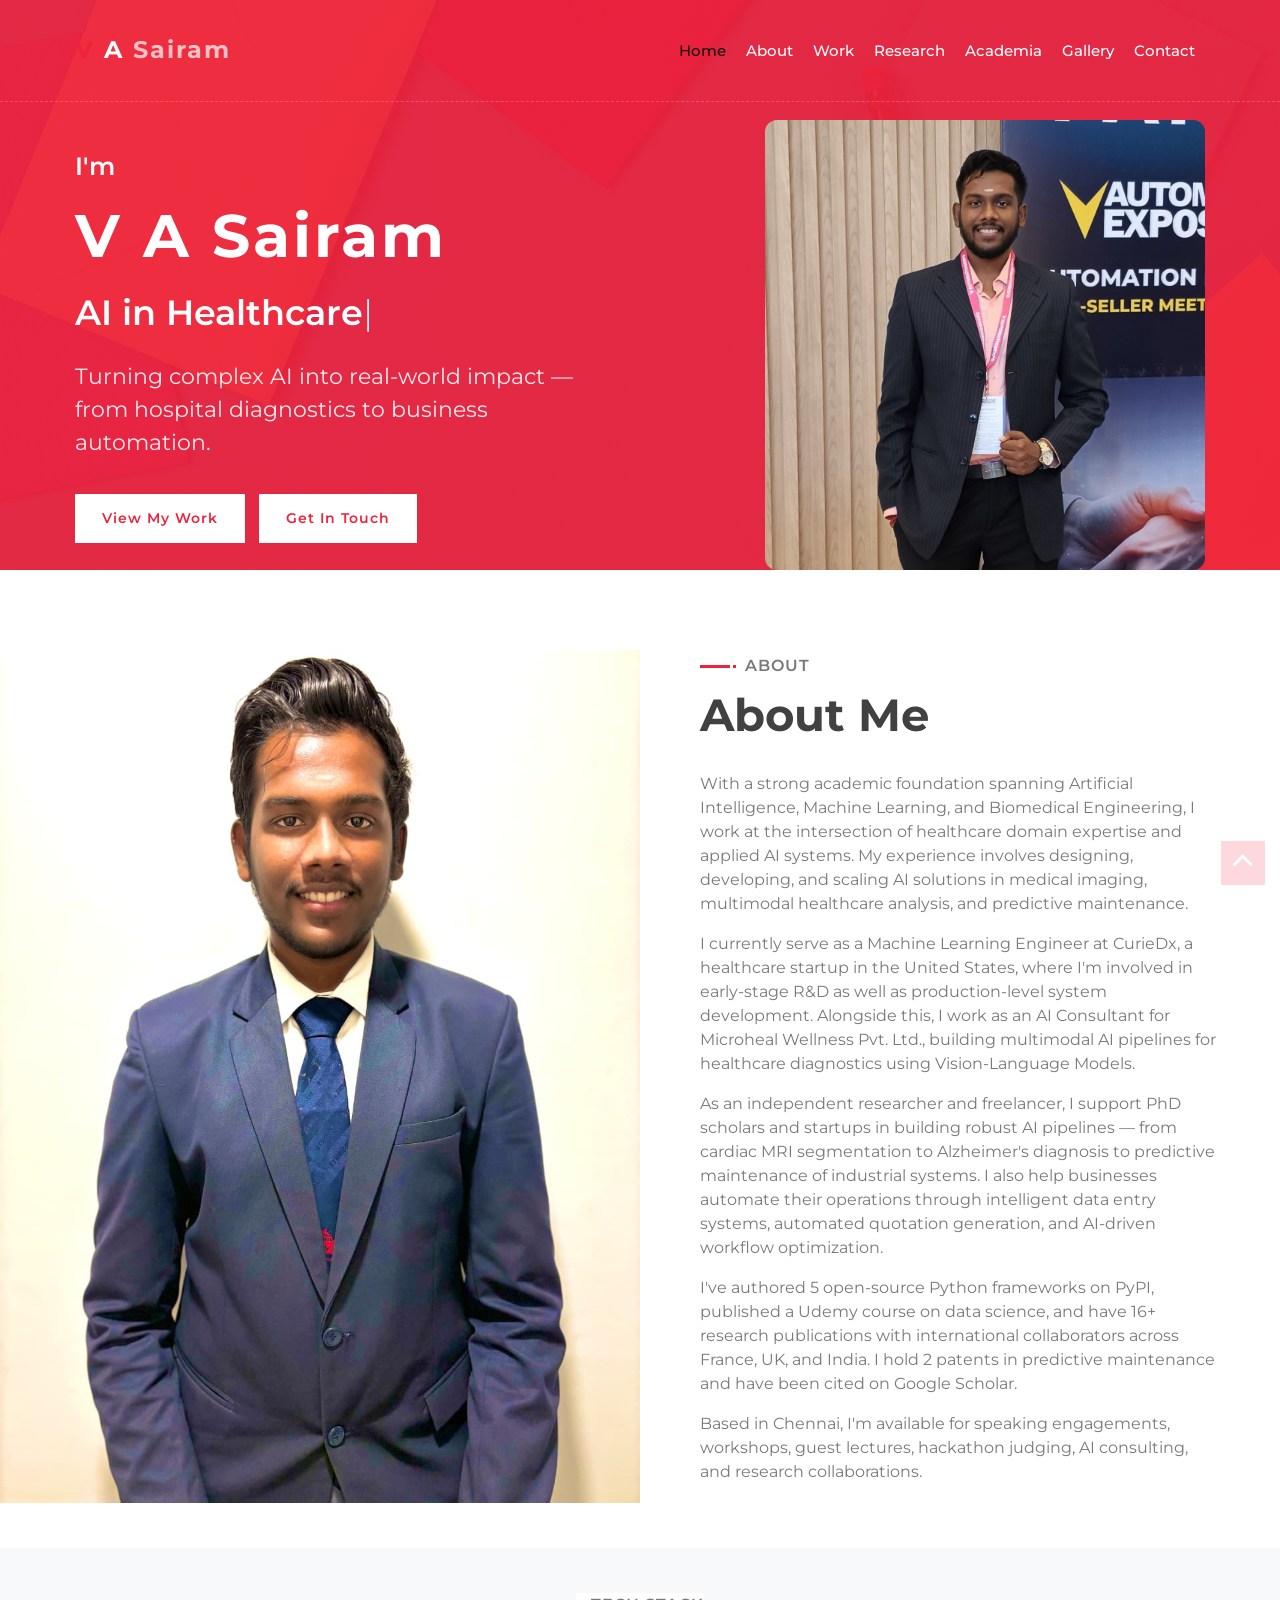
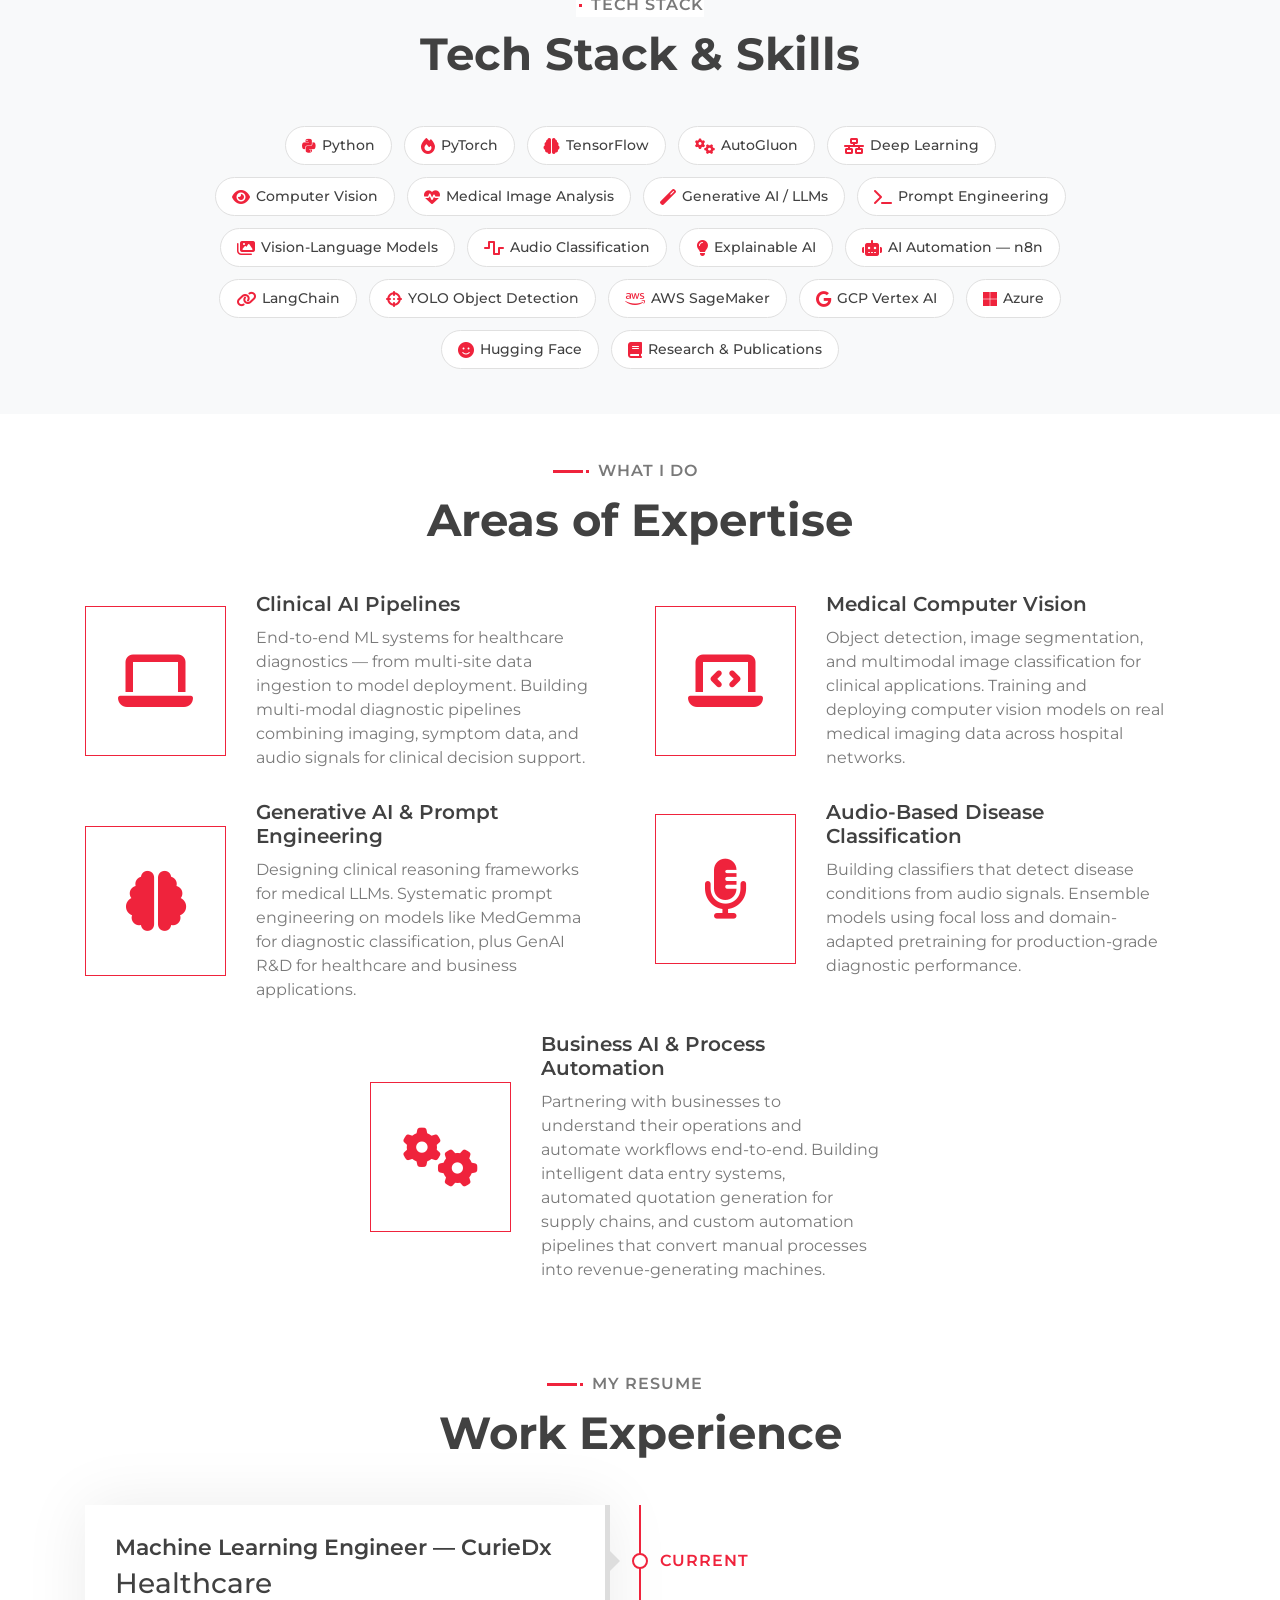
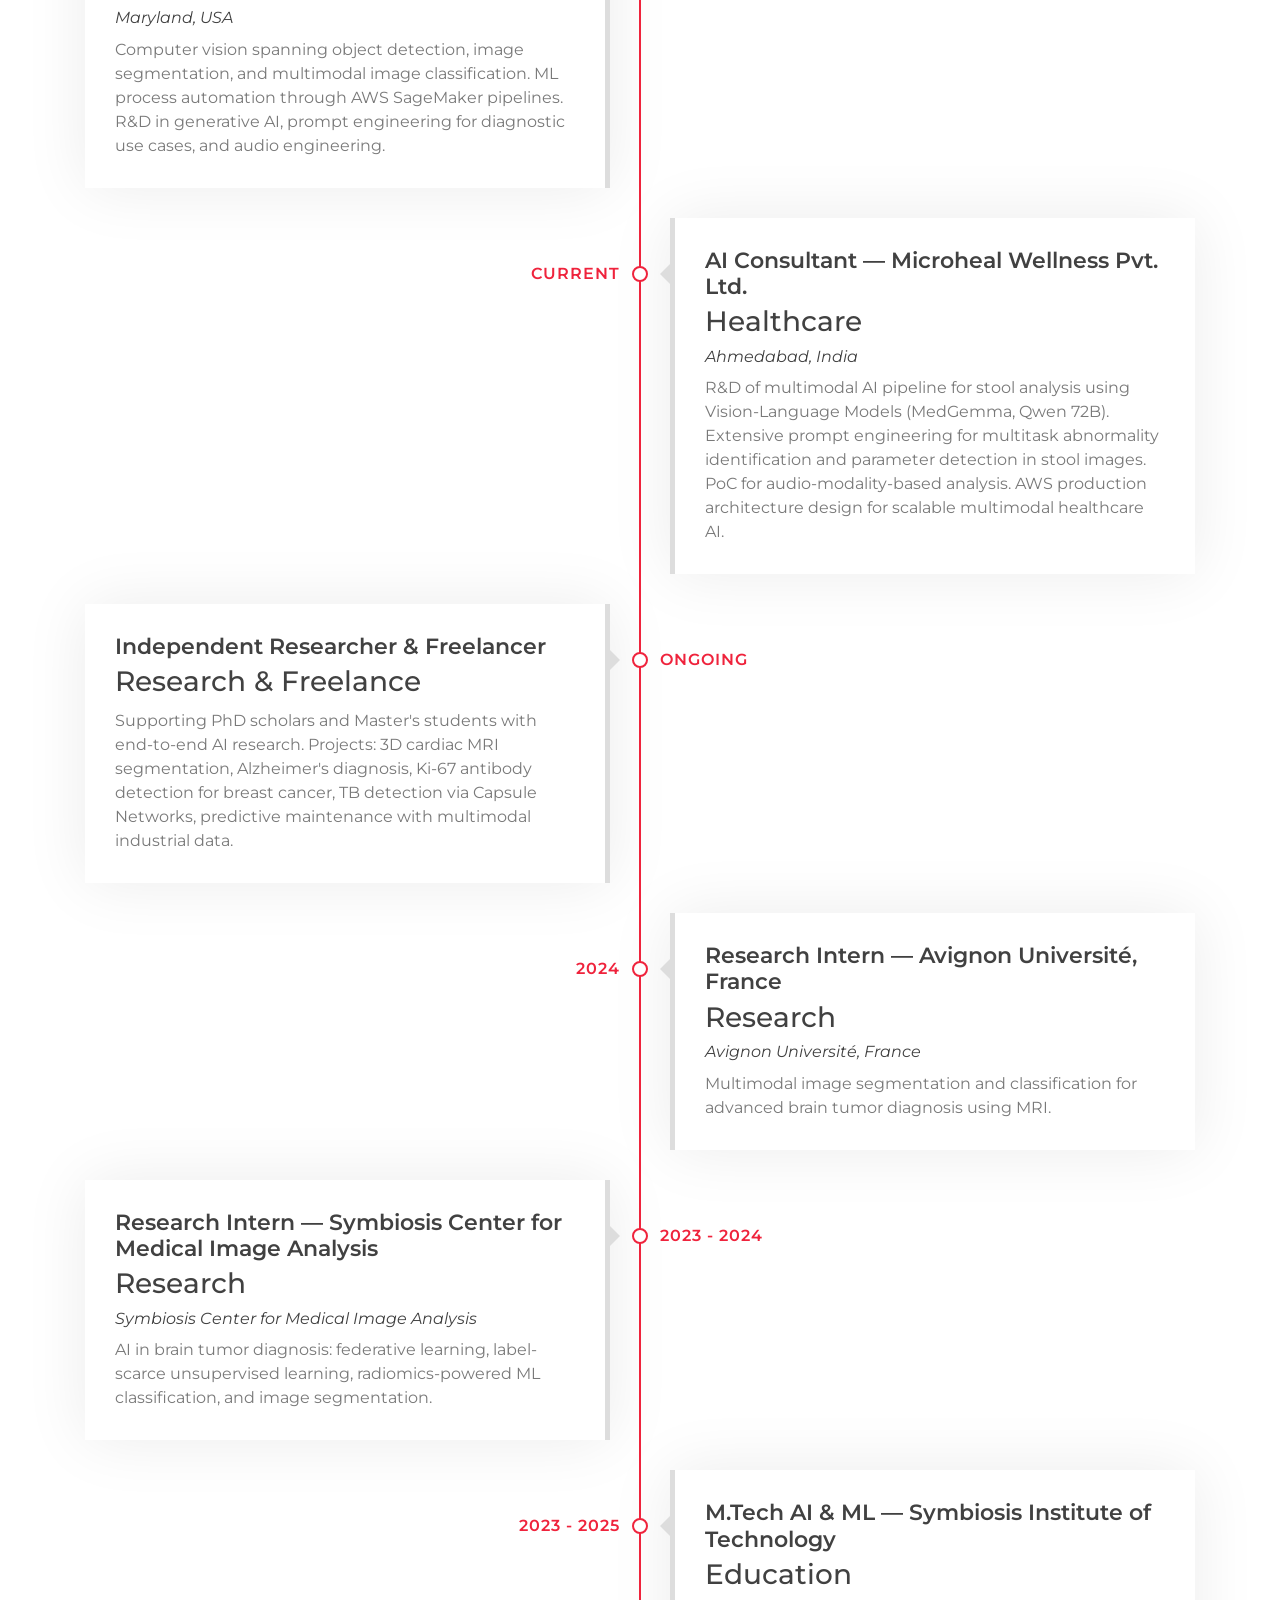
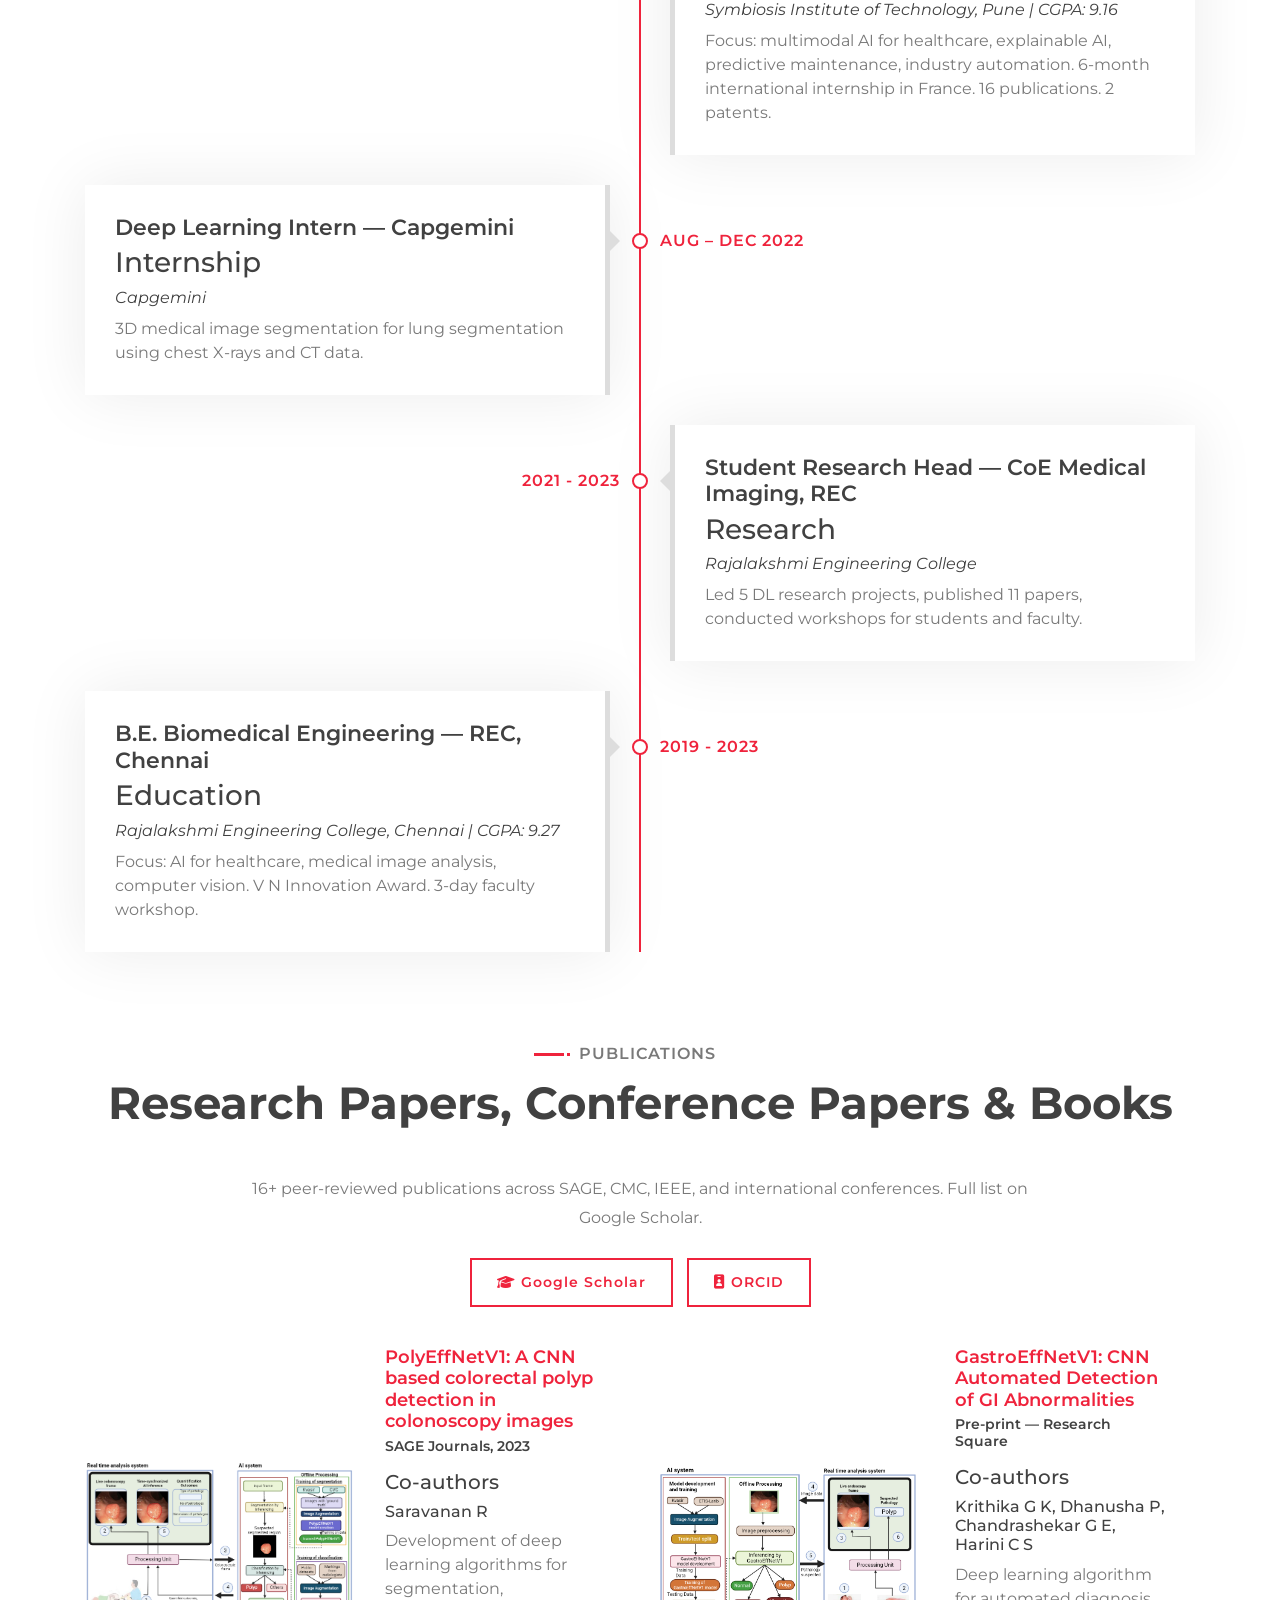
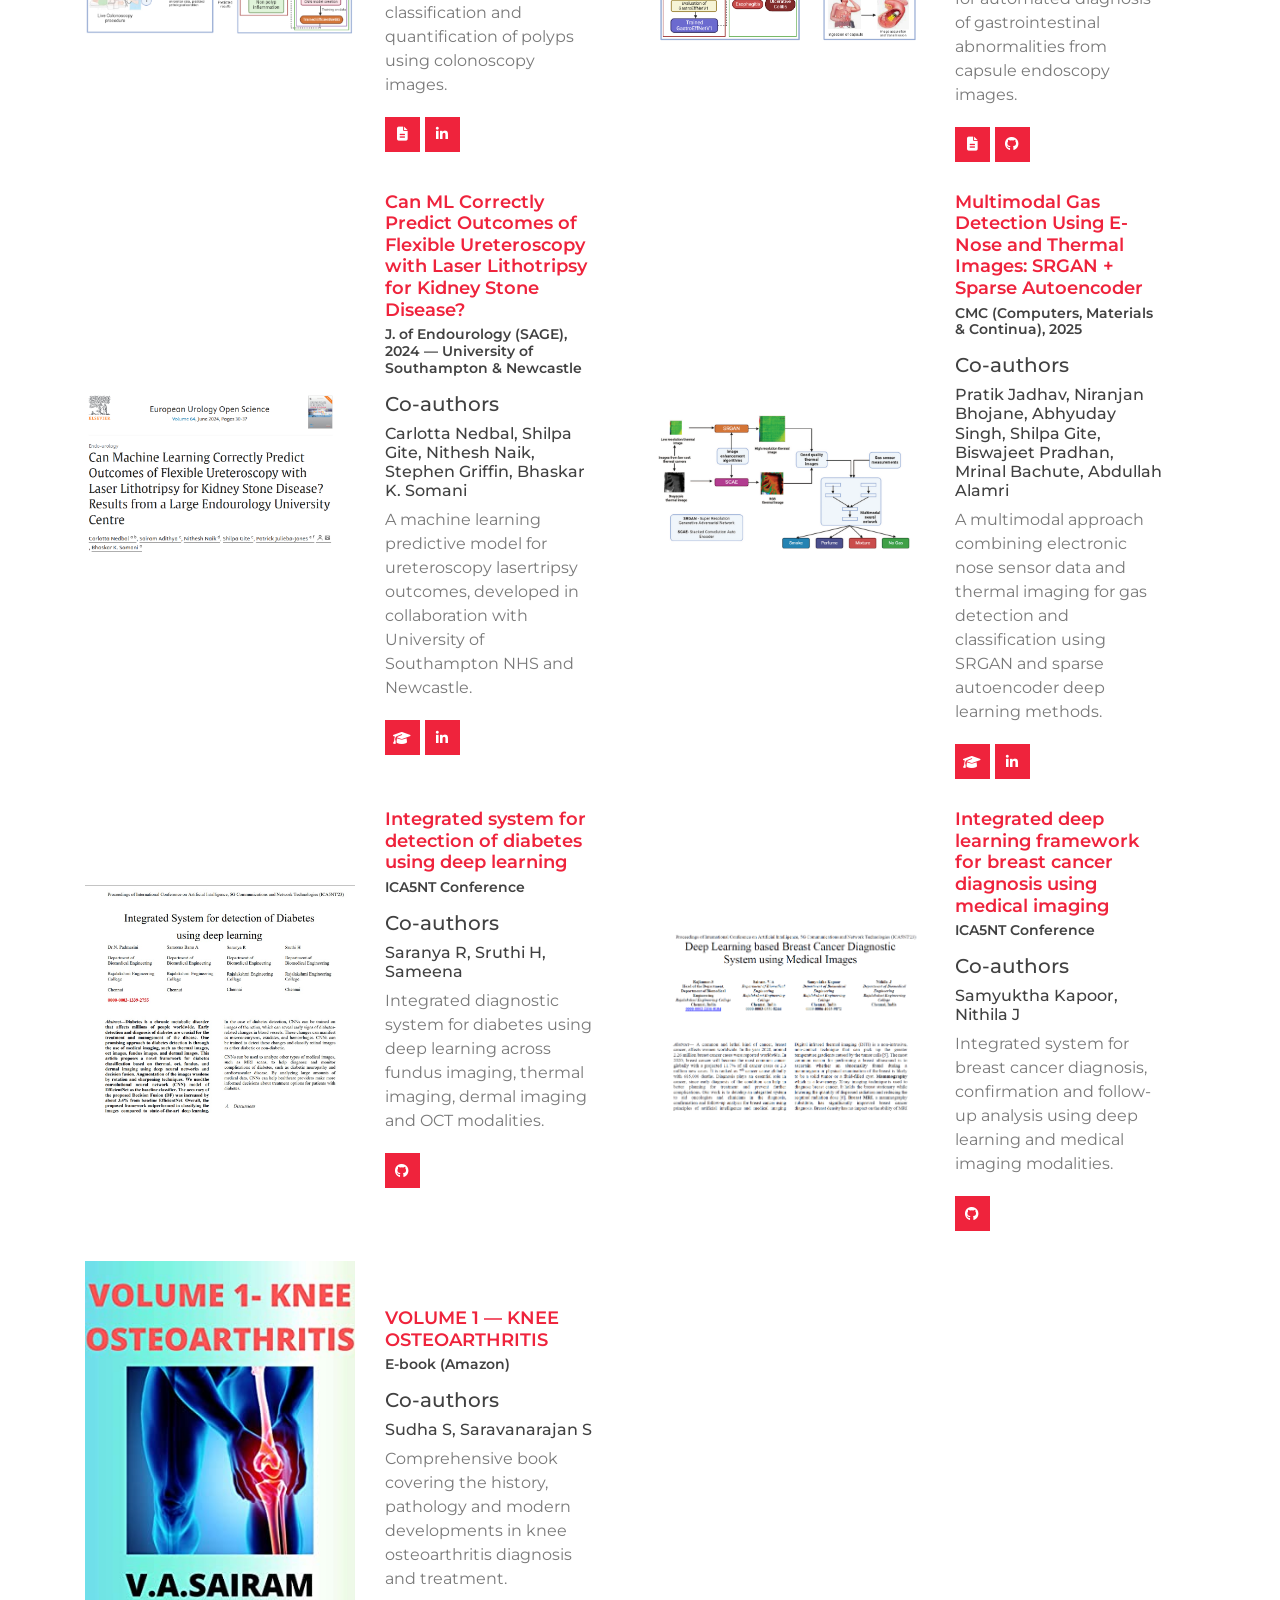
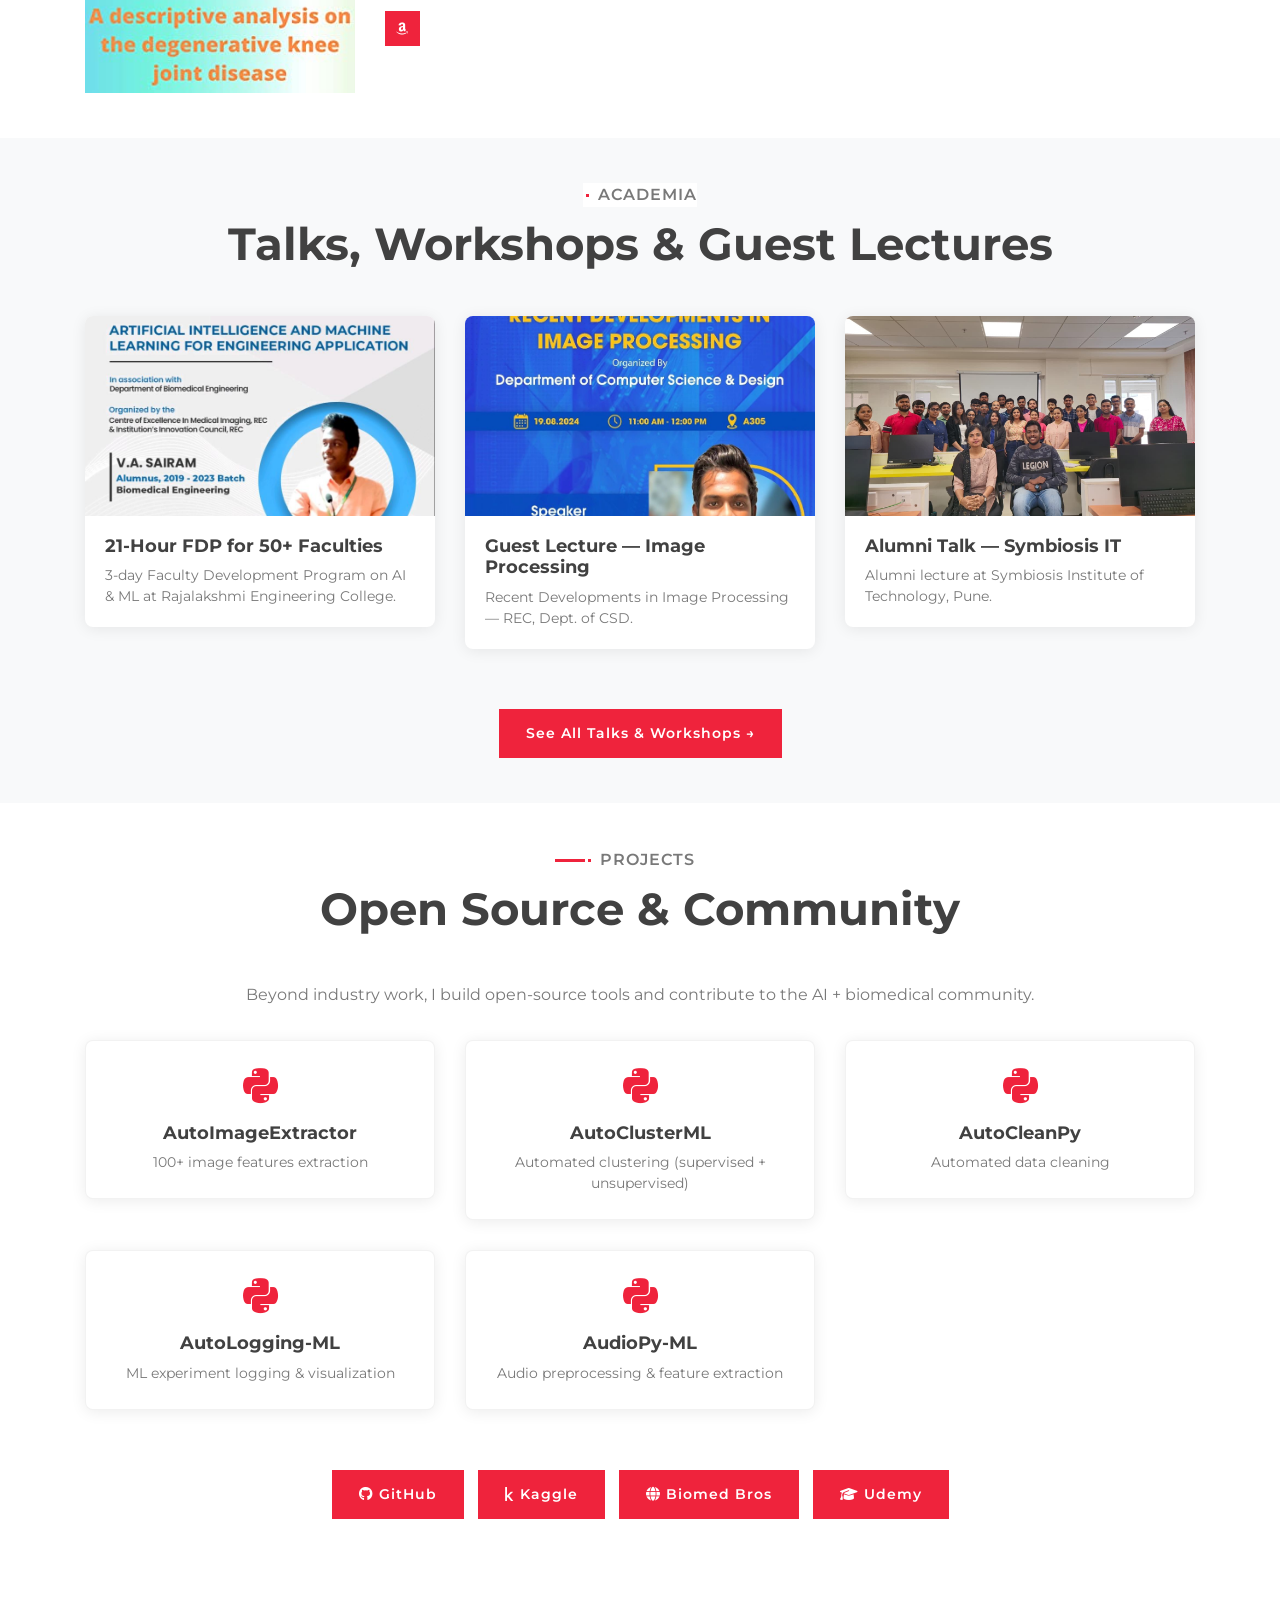
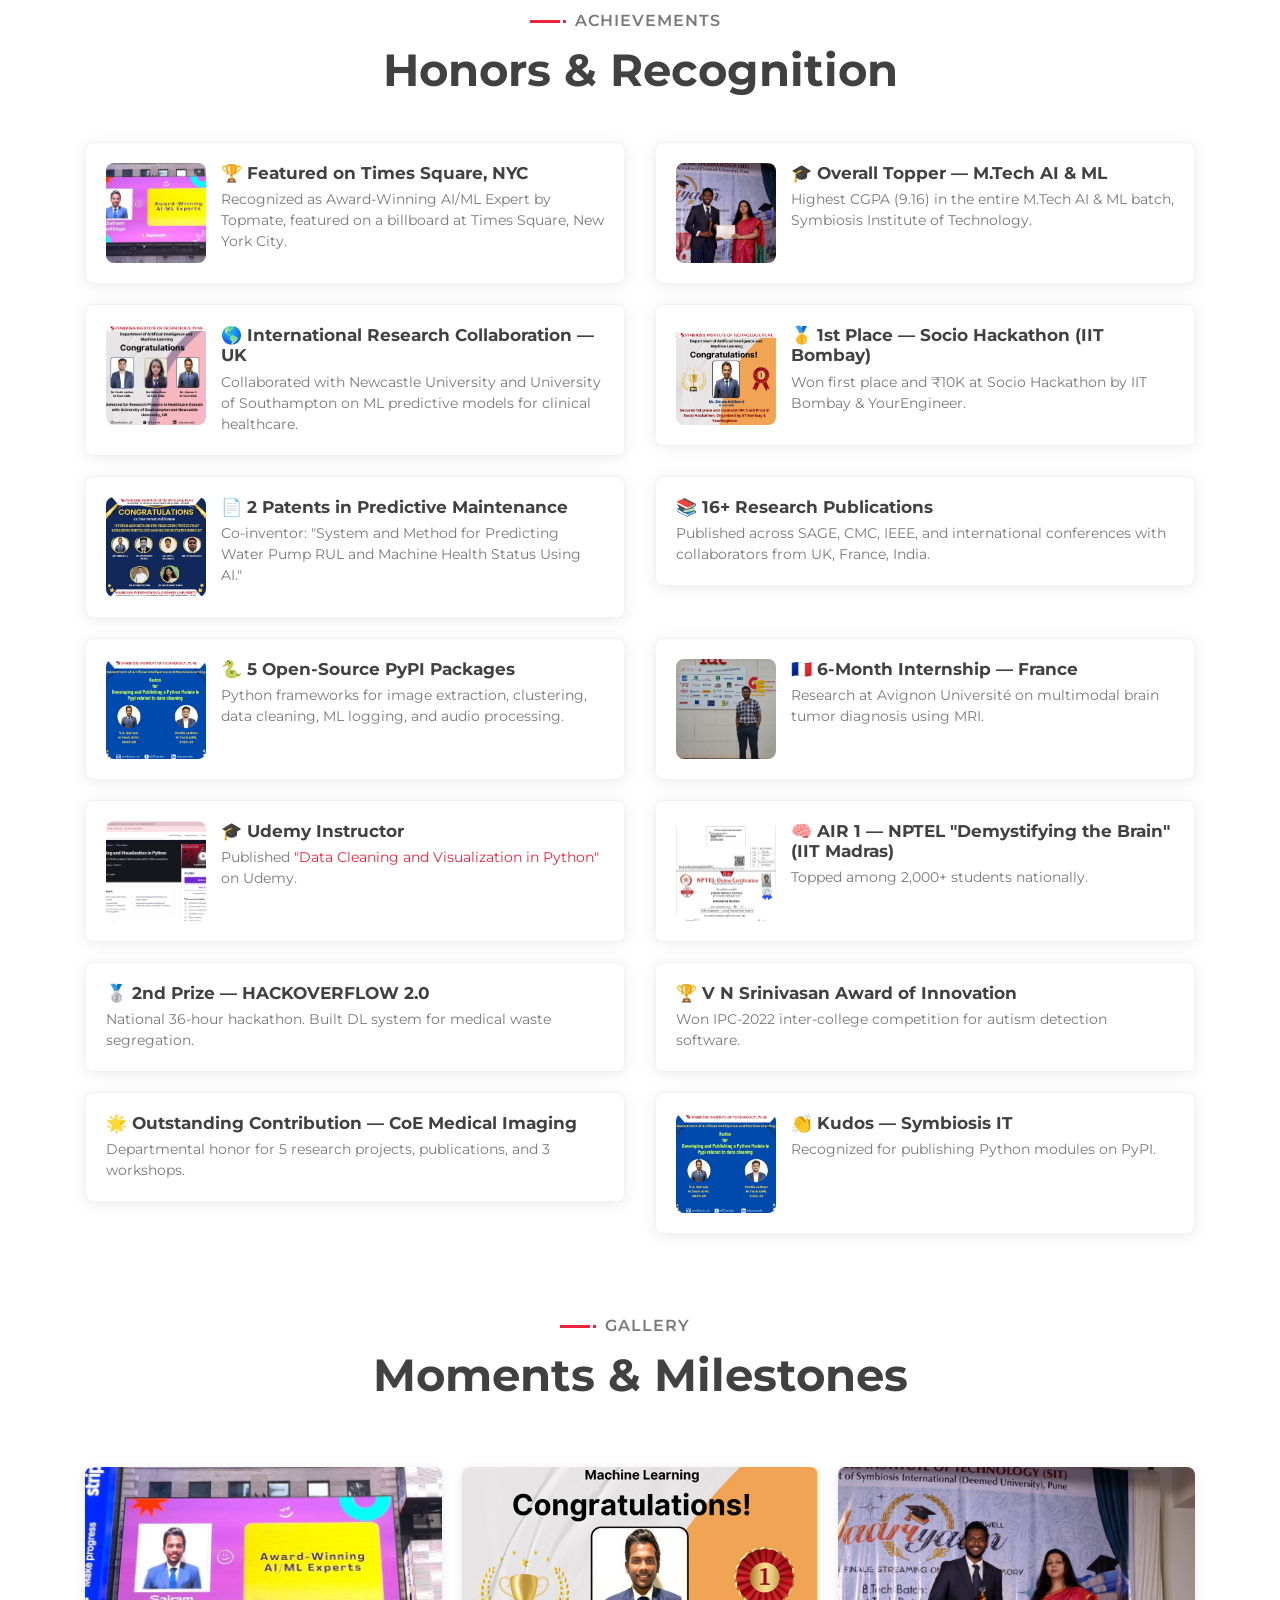
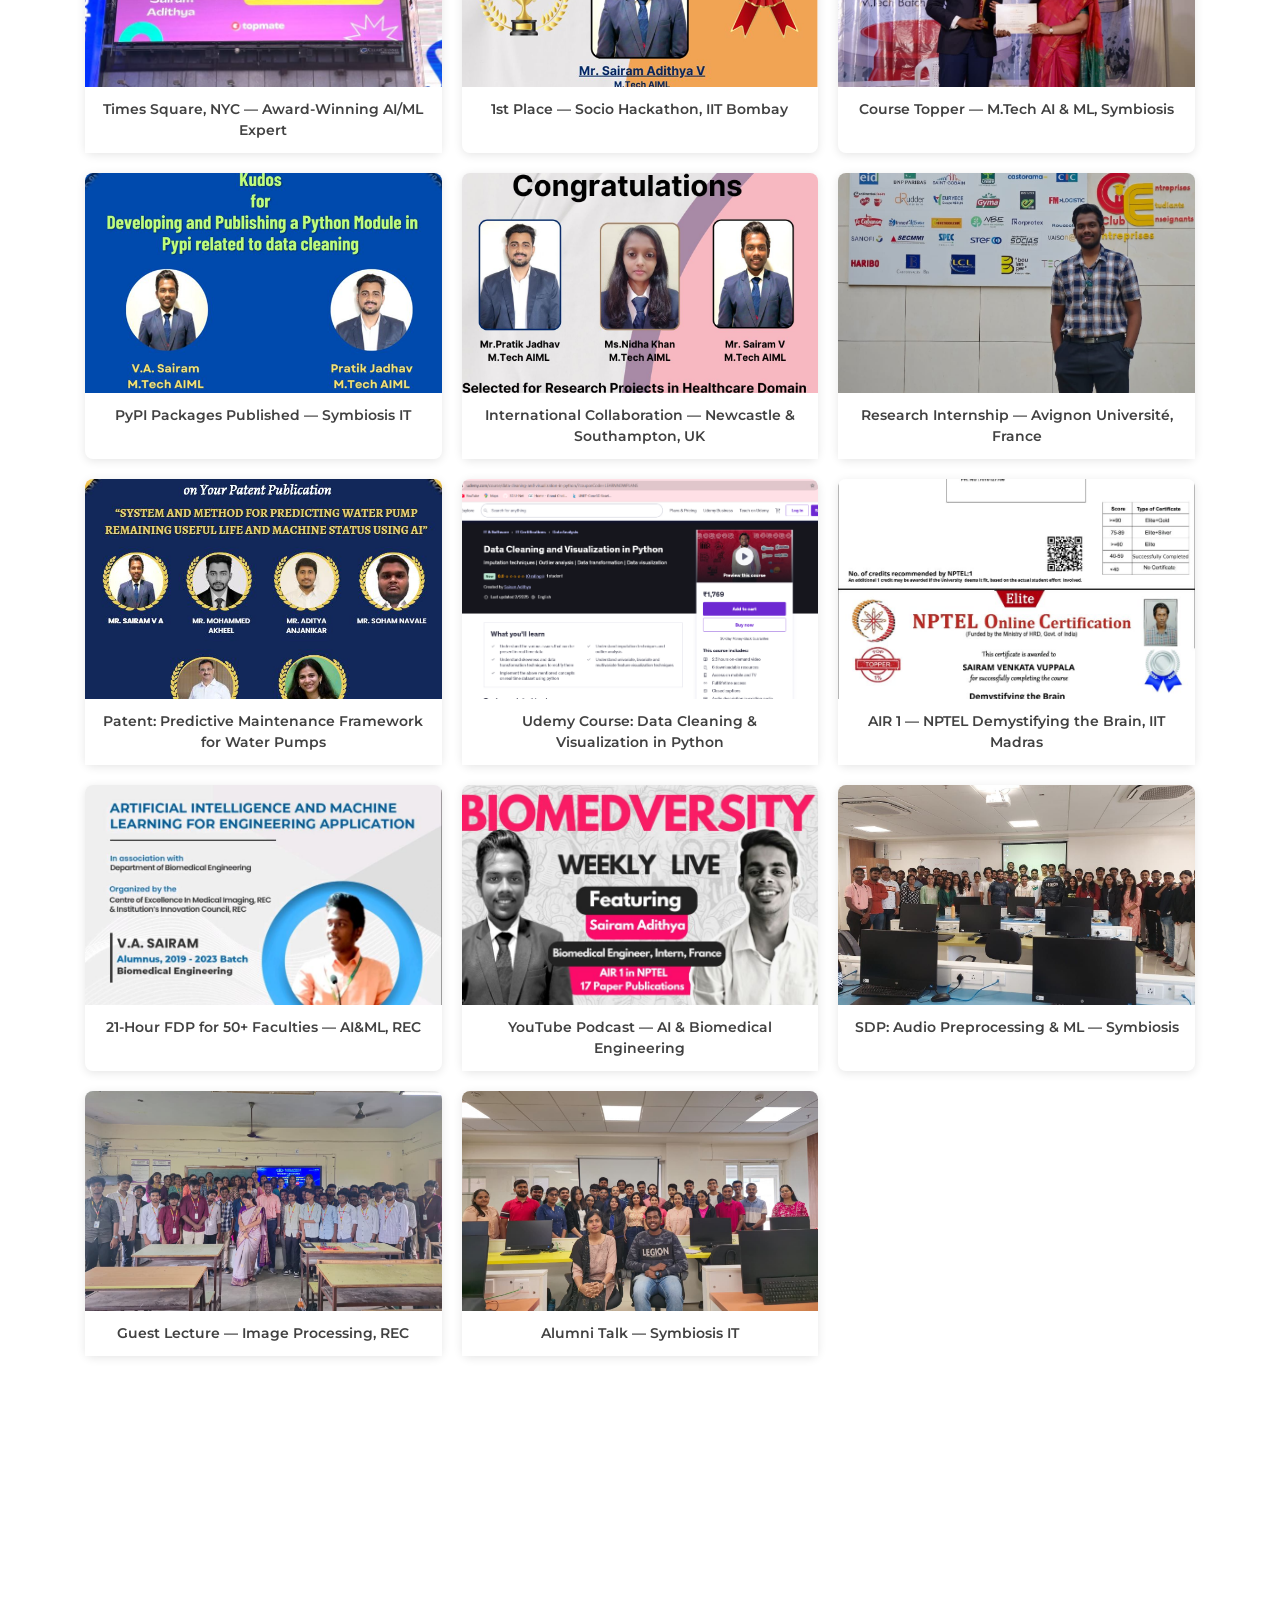
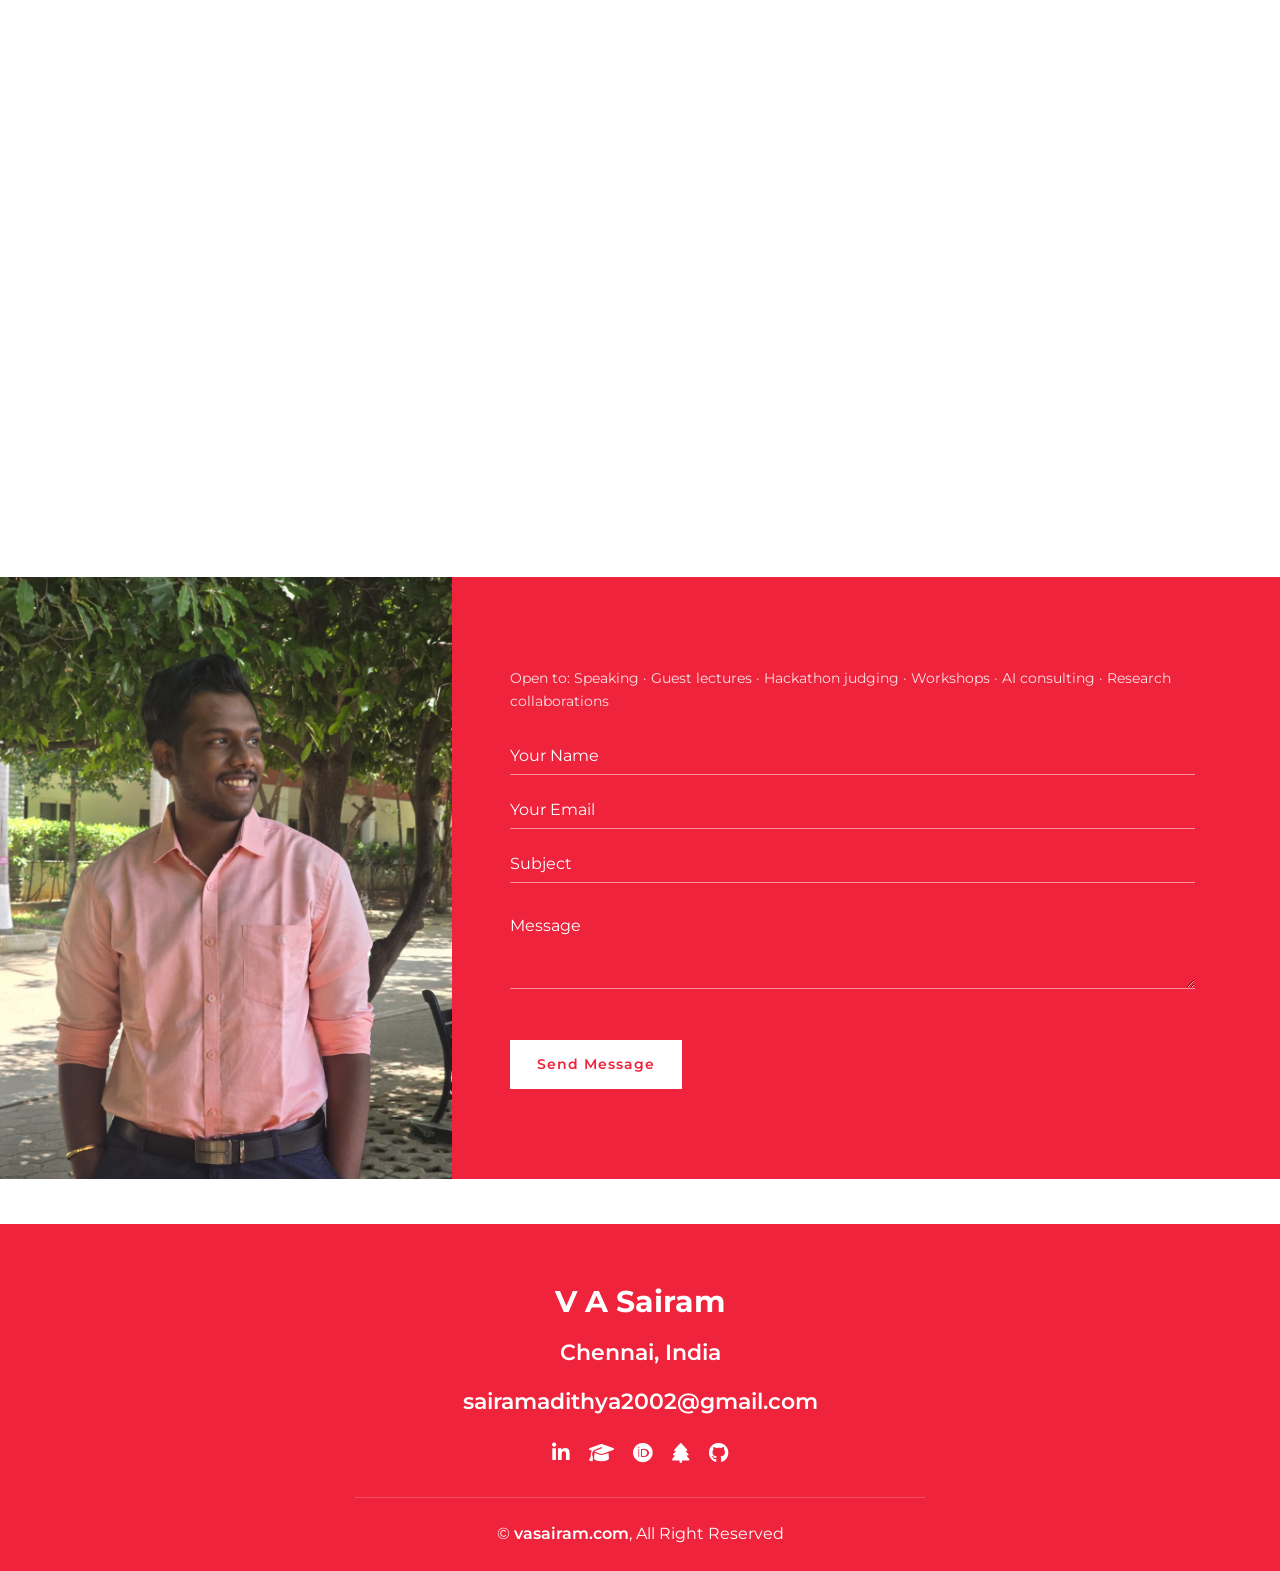
==== commit c2f7ed70: "Complete portfolio overhaul: academia page, flip card hero, hover galleries - Nav: multi-color anima" ====
--- a/index.html
+++ b/index.html
@@ -5,7 +5,7 @@
         <title>V A Sairam | ML Engineer | AI in Healthcare &amp; Business Automation</title>
         <meta content="width=device-width, initial-scale=1.0" name="viewport">
         <meta content="Machine Learning, AI Healthcare, Computer Vision, Clinical AI, Medical Imaging, Deep Learning, GenAI, Business Automation" name="keywords">
-        <meta content="V A Sairam — Machine Learning Engineer building clinical AI systems at CurieDx and automating business operations. Computer vision, GenAI, medical imaging, audio classification. Published researcher, patent holder, academic speaker. Chennai, India." name="description">
+        <meta content="V A Sairam — ML Engineer at CurieDx, AI Consultant. Clinical AI, computer vision, business automation. 16+ publications, 2 patents, 5 PyPI packages. Featured on Times Square. Chennai, India." name="description">
 
         <!-- Favicon -->
         <link href="img/favicon.ico" rel="icon">
@@ -15,7 +15,7 @@
 
         <!-- CSS Libraries -->
         <link href="https://stackpath.bootstrapcdn.com/bootstrap/4.4.1/css/bootstrap.min.css" rel="stylesheet">
-        <link href="https://cdnjs.cloudflare.com/ajax/libs/font-awesome/5.10.0/css/all.min.css" rel="stylesheet">
+        <link href="https://cdnjs.cloudflare.com/ajax/libs/font-awesome/6.5.0/css/all.min.css" rel="stylesheet">
         <link href="lib/animate/animate.min.css" rel="stylesheet">
         <link href="lib/owlcarousel/assets/owl.carousel.min.css" rel="stylesheet">
         <link href="lib/lightbox/css/lightbox.min.css" rel="stylesheet">
@@ -28,7 +28,9 @@
         <!-- Nav Bar Start -->
         <div class="navbar navbar-expand-lg bg-light navbar-light">
             <div class="container-fluid">
-                <a href="index.html" class="navbar-brand">V A Sairam</a>
+                <a href="index.html" class="navbar-brand logo-animated">
+                    <span class="logo-v">V</span> <span class="logo-a">A</span> <span class="logo-sairam">Sairam</span>
+                </a>
                 <button type="button" class="navbar-toggler" data-toggle="collapse" data-target="#navbarCollapse">
                     <span class="navbar-toggler-icon"></span>
                 </button>
@@ -38,7 +40,7 @@
                         <a href="#about" class="nav-item nav-link">About</a>
                         <a href="#experience" class="nav-item nav-link">Work</a>
                         <a href="#research" class="nav-item nav-link">Research</a>
-                        <a href="#portfolio" class="nav-item nav-link">Academia</a>
+                        <a href="academia.html" class="nav-item nav-link">Academia</a>
                         <a href="#gallery" class="nav-item nav-link">Gallery</a>
                         <a href="#contact" class="nav-item nav-link">Contact</a>
                     </div>
@@ -57,7 +59,7 @@
                                 <p>I'm</p>
                                 <h1>V A Sairam</h1>
                                 <h2></h2>
-                                <div class="typed-text">AI in Healthcare, Machine Learning Engineer, AI Automation Strategist, Published Researcher &amp; 2x Patent Holder, Academic Speaker &amp; Workshop Facilitator</div>
+                                <div class="typed-text" style="display:none;">AI in Healthcare|Machine Learning Engineer|AI Automation Strategist|Published Researcher|2x Patent Holder|Academic Speaker|Workshop Facilitator</div>
                                 <p class="hero-subtitle">Turning complex AI into real-world impact — from hospital diagnostics to business automation.</p>
                             </div>
                             <div class="hero-btn">
@@ -68,7 +70,16 @@
                     </div>
                     <div class="col-sm-12 col-md-6 d-none d-md-block">
                         <div class="hero-image">
-                            <img src="img/hero.jpeg" alt="Hero Image">
+                            <div class="flip-card">
+                                <div class="flip-card-inner">
+                                    <div class="flip-card-front">
+                                        <img src="img/hero.jpeg" alt="V A Sairam" loading="lazy">
+                                    </div>
+                                    <div class="flip-card-back">
+                                        <img src="img/times-square-recognition.jpg" alt="Featured on Times Square, NYC" loading="lazy">
+                                    </div>
+                                </div>
+                            </div>
                         </div>
                     </div>
                 </div>
@@ -82,7 +93,7 @@
                 <div class="row align-items-center">
                     <div class="col-lg-6">
                         <div class="about-img">
-                            <img src="img/about.jpeg" alt="Image">
+                            <img src="img/about.jpeg" alt="About V A Sairam" loading="lazy">
                         </div>
                     </div>
                     <div class="col-lg-6">
@@ -92,11 +103,11 @@
                                 <h2>About Me</h2>
                             </div>
                             <div class="about-text">
-                                <p>I build AI systems at the intersection of clinical medicine and machine learning — the kind that analyze medical images to detect conditions, classify audio signals to flag diseases, and process patient data to support real-time clinical decisions.</p>
-                                <p>As an ML Engineer at CurieDx, a US healthcare startup, I work on production clinical AI pipelines deployed across multiple hospital sites. My work spans computer vision, generative AI, prompt engineering for diagnostic reasoning, and audio-based disease classification.</p>
-                                <p>Beyond healthcare, I help businesses automate their operations — from intelligent data entry systems to automated quotation generation in supply chain workflows. I understand how businesses operate, identify bottlenecks, and build AI-powered automation that saves time and generates revenue.</p>
-                                <p>I hold a B.E. in Biomedical Engineering and an M.Tech in AI &amp; ML from Symbiosis Institute of Technology. I've published research in journals including SAGE and CMC, with international collaborators at University of Southampton NHS, Avignon Universit&eacute;, and Manipal Institute of Technology. I hold two patents and have 48+ citations on Google Scholar.</p>
-                                <p>Based in Chennai, I'm available for speaking engagements, workshops, guest lectures, hackathon judging, and research collaborations.</p>
+                                <p>With a strong academic foundation spanning Artificial Intelligence, Machine Learning, and Biomedical Engineering, I work at the intersection of healthcare domain expertise and applied AI systems. My experience involves designing, developing, and scaling AI solutions in medical imaging, multimodal healthcare analysis, and predictive maintenance.</p>
+                                <p>I currently serve as a Machine Learning Engineer at CurieDx, a healthcare startup in the United States, where I'm involved in early-stage R&amp;D as well as production-level system development. Alongside this, I work as an AI Consultant for Microheal Wellness Pvt. Ltd., building multimodal AI pipelines for healthcare diagnostics using Vision-Language Models.</p>
+                                <p>As an independent researcher and freelancer, I support PhD scholars and startups in building robust AI pipelines — from cardiac MRI segmentation to Alzheimer's diagnosis to predictive maintenance of industrial systems. I also help businesses automate their operations through intelligent data entry systems, automated quotation generation, and AI-driven workflow optimization.</p>
+                                <p>I've authored 5 open-source Python frameworks on PyPI, published a Udemy course on data science, and have 16+ research publications with international collaborators across France, UK, and India. I hold 2 patents in predictive maintenance and have been cited on Google Scholar.</p>
+                                <p>Based in Chennai, I'm available for speaking engagements, workshops, guest lectures, hackathon judging, AI consulting, and research collaborations.</p>
                             </div>
                         </div>
                     </div>
@@ -202,80 +213,89 @@
         <div class="experience" id="experience">
             <div class="container">
                 <header class="section-header text-center wow zoomIn" data-wow-delay="0.1s">
-                    <h1>My Resume</h1>
+                    <p>My Resume</p>
                     <h2>Work Experience</h2>
                 </header>
                 <div class="timeline">
                     <div class="timeline-item left wow slideInLeft" data-wow-delay="0.1s">
                         <div class="timeline-text">
-                            <div class="timeline-date">2024 - Present</div>
-                            <h2>Machine Learning Engineer</h2>
-                            <h3>Industry</h3>
-                            <h4>CurieDx, USA (Remote)</h4>
+                            <div class="timeline-date">Current</div>
+                            <h2>Machine Learning Engineer — CurieDx</h2>
+                            <h3>Healthcare</h3>
+                            <h4>Maryland, USA</h4>
                             <p>Computer vision spanning object detection, image segmentation, and multimodal image classification. ML process automation through AWS SageMaker pipelines. R&amp;D in generative AI, prompt engineering for diagnostic use cases, and audio engineering.</p>
                         </div>
                     </div>
                     <div class="timeline-item right wow slideInRight" data-wow-delay="0.1s">
                         <div class="timeline-text">
                             <div class="timeline-date">Current</div>
-                            <h2>AI Consultant</h2>
-                            <h3>Consulting</h3>
-                            <h4>Microheal Wellness Pvt. Ltd., Ahmedabad, India</h4>
-                            <p>Aided in the R&amp;D of the initial multimodal AI pipeline for stool analysis using Vision-Language Models. Conducted extensive prompt engineering for VLMs (MedGemma, Qwen 72B) for multitask abnormality identification and parameter detection in stool images. Developed PoC for audio-modality-based stool analysis. Designed AWS architecture for production-level scalable multimodal healthcare AI deployment.</p>
+                            <h2>AI Consultant — Microheal Wellness Pvt. Ltd.</h2>
+                            <h3>Healthcare</h3>
+                            <h4>Ahmedabad, India</h4>
+                            <p>R&amp;D of multimodal AI pipeline for stool analysis using Vision-Language Models (MedGemma, Qwen 72B). Extensive prompt engineering for multitask abnormality identification and parameter detection in stool images. PoC for audio-modality-based analysis. AWS production architecture design for scalable multimodal healthcare AI.</p>
                         </div>
                     </div>
                     <div class="timeline-item left wow slideInLeft" data-wow-delay="0.1s">
                         <div class="timeline-text">
+                            <div class="timeline-date">Ongoing</div>
+                            <h2>Independent Researcher &amp; Freelancer</h2>
+                            <h3>Research &amp; Freelance</h3>
+                            <h4></h4>
+                            <p>Supporting PhD scholars and Master's students with end-to-end AI research. Projects: 3D cardiac MRI segmentation, Alzheimer's diagnosis, Ki-67 antibody detection for breast cancer, TB detection via Capsule Networks, predictive maintenance with multimodal industrial data.</p>
+                        </div>
+                    </div>
+                    <div class="timeline-item right wow slideInRight" data-wow-delay="0.1s">
+                        <div class="timeline-text">
                             <div class="timeline-date">2024</div>
-                            <h2>Research Intern</h2>
+                            <h2>Research Intern — Avignon Universit&eacute;, France</h2>
                             <h3>Research</h3>
                             <h4>Avignon Universit&eacute;, France</h4>
-                            <p>Conducted research on multimodal image segmentation and classification methods for advanced brain tumor diagnosis using MRI.</p>
+                            <p>Multimodal image segmentation and classification for advanced brain tumor diagnosis using MRI.</p>
+                        </div>
+                    </div>
+                    <div class="timeline-item left wow slideInLeft" data-wow-delay="0.1s">
+                        <div class="timeline-text">
+                            <div class="timeline-date">2023 - 2024</div>
+                            <h2>Research Intern — Symbiosis Center for Medical Image Analysis</h2>
+                            <h3>Research</h3>
+                            <h4>Symbiosis Center for Medical Image Analysis</h4>
+                            <p>AI in brain tumor diagnosis: federative learning, label-scarce unsupervised learning, radiomics-powered ML classification, and image segmentation.</p>
                         </div>
                     </div>
                     <div class="timeline-item right wow slideInRight" data-wow-delay="0.1s">
                         <div class="timeline-text">
-                            <div class="timeline-date">2023 - 2024</div>
-                            <h2>Research Intern</h2>
-                            <h3>Research</h3>
-                            <h4>Symbiosis Center for Medical Image Analysis</h4>
-                            <p>Specialized and exhaustive research on AI in brain tumor diagnosis using MRI images, involving technologies like federative learning, label-scarce unsupervised learning scenarios, radiomics-powered machine learning classification, and image segmentation.</p>
+                            <div class="timeline-date">2023 - 2025</div>
+                            <h2>M.Tech AI &amp; ML — Symbiosis Institute of Technology</h2>
+                            <h3>Education</h3>
+                            <h4>Symbiosis Institute of Technology, Pune | CGPA: 9.16</h4>
+                            <p>Focus: multimodal AI for healthcare, explainable AI, predictive maintenance, industry automation. 6-month international internship in France. 16 publications. 2 patents.</p>
                         </div>
                     </div>
                     <div class="timeline-item left wow slideInLeft" data-wow-delay="0.1s">
                         <div class="timeline-text">
-                            <div class="timeline-date">2023 - 2025</div>
-                            <h2>M.Tech in AI &amp; ML</h2>
-                            <h3>Education</h3>
-                            <h4>Symbiosis Institute of Technology, Pune</h4>
-                            <p>Specialized in artificial intelligence and machine learning with focus on deep learning, medical image analysis, predictive maintenance, and industry automation. Completed thesis on advanced AI applications.</p>
+                            <div class="timeline-date">Aug – Dec 2022</div>
+                            <h2>Deep Learning Intern — Capgemini</h2>
+                            <h3>Internship</h3>
+                            <h4>Capgemini</h4>
+                            <p>3D medical image segmentation for lung segmentation using chest X-rays and CT data.</p>
                         </div>
                     </div>
                     <div class="timeline-item right wow slideInRight" data-wow-delay="0.1s">
                         <div class="timeline-text">
-                            <div class="timeline-date">August 2022 - December 2022</div>
-                            <h2>Deep Learning Internship</h2>
-                            <h3>Internship</h3>
-                            <h4>Capgemini Services Limited India</h4>
-                            <p>Developed 3D medical image segmentation algorithms for lung segmentation using chest X-rays and CT data. Worked with Slicer 3D, nibabel, TensorFlow Keras.</p>
+                            <div class="timeline-date">2021 - 2023</div>
+                            <h2>Student Research Head — CoE Medical Imaging, REC</h2>
+                            <h3>Research</h3>
+                            <h4>Rajalakshmi Engineering College</h4>
+                            <p>Led 5 DL research projects, published 11 papers, conducted workshops for students and faculty.</p>
                         </div>
                     </div>
                     <div class="timeline-item left wow slideInLeft" data-wow-delay="0.1s">
                         <div class="timeline-text">
-                            <div class="timeline-date">2021 - 2023</div>
-                            <h2>Student Research Head</h2>
-                            <h3>Research — Centre of Excellence in Medical Imaging</h3>
-                            <h4>Rajalakshmi Engineering College</h4>
-                            <p>Led 5 deep learning research projects, published papers in international journals, conducted 2 technical workshops, and guided 7 ongoing projects in medical imaging AI.</p>
-                        </div>
-                    </div>
-                    <div class="timeline-item right wow slideInRight" data-wow-delay="0.1s">
-                        <div class="timeline-text">
                             <div class="timeline-date">2019 - 2023</div>
-                            <h2>B.E. in Biomedical Engineering</h2>
+                            <h2>B.E. Biomedical Engineering — REC, Chennai</h2>
                             <h3>Education</h3>
-                            <h4>Rajalakshmi Engineering College, Chennai</h4>
-                            <p>CGPA 9.22. Focus areas: medical diagnosis, medical imaging, expert systems, medical informatics.</p>
+                            <h4>Rajalakshmi Engineering College, Chennai | CGPA: 9.27</h4>
+                            <p>Focus: AI for healthcare, medical image analysis, computer vision. V N Innovation Award. 3-day faculty workshop.</p>
                         </div>
                     </div>
                 </div>
@@ -283,271 +303,243 @@
         </div>
         <!-- Experience End -->
 
-<!-- Publications Start -->
-<div class="team" id="research">
-    <div class="container">
-        <div class="section-header text-center wow zoomIn" data-wow-delay="0.1s">
-            <p>Publications</p>
-            <h2>Research Papers, Conference Papers &amp; Books</h2>
-        </div>
-        <p class="text-center" style="font-size: 16px; color: #797979; max-width: 800px; margin: 0 auto 25px; line-height: 1.8;">
-            16+ peer-reviewed publications across SAGE, CMC, IEEE, and international conferences. Full list on Google Scholar.
-        </p>
-        <div class="text-center" style="margin-bottom: 40px;">
-            <a class="btn btn-ghost" href="https://scholar.google.com/citations?user=adjGK0oAAAAJ&hl=en&oi=ao" target="_blank"><i class="fas fa-graduation-cap"></i> Google Scholar</a>
-            <a class="btn btn-ghost" href="https://orcid.org/0000-0003-0550-8244" target="_blank" style="margin-left: 10px;"><i class="fas fa-id-badge"></i> ORCID</a>
-        </div>
-        <div class="row">
-            <div class="col-lg-6 wow fadeInUp" data-wow-delay="0.0s">
-                <div class="team-item">
-                    <div class="team-img"><img src="img/paper-4.png" alt="Image"></div>
-                    <div class="team-text">
-                        <h2>Multimodal Gas Detection Using E-Nose and Thermal Images: An Approach Utilizing SRGAN and Sparse Autoencoder</h2>
-                        <h4>CMC (Computers, Materials &amp; Continua), 2025</h4>
-                        <h5>Co-authors</h5>
-                        <h6>Pratik Jadhav, Niranjan Bhojane, Abhyuday Singh, Shilpa Gite, Biswajeet Pradhan, Mrinal Bachute, Abdullah Alamri</h6>
-                        <p>A multimodal approach combining electronic nose sensor data and thermal imaging for gas detection and classification using SRGAN and sparse autoencoder deep learning methods.</p>
-                        <div class="team-social">
-                            <a class="btn" href="https://scholar.google.com/citations?user=adjGK0oAAAAJ&hl=en&oi=ao" target="_blank"><i class="fas fa-graduation-cap"></i></a>
-                            <a class="btn" href="https://www.linkedin.com/in/sairamadithya/" target="_blank"><i class="fab fa-linkedin-in"></i></a>
-                        </div>
-                    </div>
-                </div>
-            </div>
-            <div class="col-lg-6 wow fadeInUp" data-wow-delay="0.2s">
-                <div class="team-item">
-                    <div class="team-img"><img src="img/paper-3.png" alt="Image"></div>
-                    <div class="team-text">
-                        <h2>Can Machine Learning Correctly Predict Outcomes of Flexible Ureteroscopy with Laser Lithotripsy for Kidney Stone Disease? Results from a Large Endourology University Centre</h2>
-                        <h4>Journal of Endourology (SAGE), 2024</h4>
-                        <h5>Co-authors</h5>
-                        <h6>Carlotta Nedbal, Shilpa Gite, Nithesh Naik, Stephen Griffin, Bhaskar K. Somani (University of Southampton NHS &amp; Newcastle)</h6>
-                        <p>A machine learning predictive model for ureteroscopy lasertripsy outcomes, developed in collaboration with University of Southampton NHS and Newcastle.</p>
-                        <div class="team-social">
-                            <a class="btn" href="https://scholar.google.com/citations?user=adjGK0oAAAAJ&hl=en&oi=ao" target="_blank"><i class="fas fa-graduation-cap"></i></a>
-                            <a class="btn" href="https://www.linkedin.com/in/sairamadithya/" target="_blank"><i class="fab fa-linkedin-in"></i></a>
-                        </div>
-                    </div>
-                </div>
-            </div>
-            <div class="col-lg-6 wow fadeInUp" data-wow-delay="0.4s">
-                <div class="team-item">
-                    <div class="team-img"><img src="img/paper-1.png" alt="Image"></div>
-                    <div class="team-text">
-                        <h2>PolyEffNetV1: A CNN based colorectal polyp detection in colonoscopy images</h2>
-                        <h4>SAGE Journals, 2023</h4>
-                        <h5>Co-authors</h5>
-                        <h6>Saravanan R</h6>
-                        <p>Development of deep learning algorithms for segmentation, classification and quantification of polyps using colonoscopy images.</p>
-                        <div class="team-social">
-                            <a class="btn" href="https://journals.sagepub.com/doi/abs/10.1177/09544119221149233" target="_blank"><i class="fas fa-file-alt"></i></a>
-                            <a class="btn" href="https://www.linkedin.com/posts/sairamadithya_deeplearning-research-journal-activity-7023883523023335424-eOfb?utm_source=share&utm_medium=member_desktop" target="_blank"><i class="fab fa-linkedin-in"></i></a>
-                        </div>
-                    </div>
-                </div>
-            </div>
-            <div class="col-lg-6 wow fadeInUp" data-wow-delay="0.6s">
-                <div class="team-item">
-                    <div class="team-img"><img src="img/paper-2.jpg" alt="Image"></div>
-                    <div class="team-text">
-                        <h2>GastroEffNetV1: CNN based Automated Detection of GI Abnormalities</h2>
-                        <h4>Pre-print — Research Square</h4>
-                        <h5>Co-authors</h5>
-                        <h6>Krithika G K, Dhanusha P, Chandrashekar G E, Harini C S</h6>
-                        <p>Deep learning algorithm for automated diagnosis of gastrointestinal abnormalities from capsule endoscopy images.</p>
-                        <div class="team-social">
-                            <a class="btn" href="https://www.researchsquare.com/article/rs-2588671/v1" target="_blank"><i class="fas fa-file-alt"></i></a>
-                            <a class="btn" href="https://github.com/sairamadithya/GastroEffNetV1--CNN-based-detection-of-gastrointestinal-abnormalities-from-capule-endoscopy-images" target="_blank"><i class="fab fa-github"></i></a>
-                        </div>
-                    </div>
-                </div>
-            </div>
-            <div class="col-lg-6 wow fadeInUp" data-wow-delay="0.8s">
-                <div class="team-item">
-                    <div class="team-img"><img src="img/team-4.jpg" alt="Image"></div>
-                    <div class="team-text">
-                        <h2>Integrated system for detection of diabetes using deep learning</h2>
-                        <h4>ICA5NT Conference</h4>
-                        <h5>Co-authors</h5>
-                        <h6>Saranya R, Sruthi H, Sameena</h6>
-                        <p>Integrated diagnostic system for diabetes using deep learning across fundus imaging, thermal imaging, dermal imaging and OCT modalities.</p>
-                        <div class="team-social">
-                            <a class="btn" href="https://github.com/sairamadithya/Integrated-system-for-detection-of-diabetes-using-deep-learning" target="_blank"><i class="fab fa-github"></i></a>
-                        </div>
-                    </div>
-                </div>
-            </div>
-            <div class="col-lg-6 wow fadeInUp" data-wow-delay="1.0s">
-                <div class="team-item">
-                    <div class="team-img"><img src="img/team-5.jpg" alt="Image"></div>
-                    <div class="team-text">
-                        <h2>Integrated deep learning framework for breast cancer diagnosis using medical imaging</h2>
-                        <h4>ICA5NT Conference</h4>
-                        <h5>Co-authors</h5>
-                        <h6>Samyuktha Kapoor, Nithila J</h6>
-                        <p>Integrated system for breast cancer diagnosis, confirmation and follow-up analysis using deep learning and medical imaging modalities.</p>
-                        <div class="team-social">
-                            <a class="btn" href="https://github.com/sairamadithya/integrated-deep-learning-framework-for-breast-cancer-diagnosis-using-medical-imaging" target="_blank"><i class="fab fa-github"></i></a>
-                        </div>
-                    </div>
-                </div>
-            </div>
-            <div class="col-lg-6 wow fadeInUp" data-wow-delay="1.2s">
-                <div class="team-item">
-                    <div class="team-img"><img src="img/team-3.jpg" alt="Image"></div>
-                    <div class="team-text">
-                        <h2>VOLUME 1 — KNEE OSTEOARTHRITIS</h2>
-                        <h4>E-book (Amazon)</h4>
-                        <h5>Co-authors</h5>
-                        <h6>Sudha S, Saravanarajan S</h6>
-                        <p>Comprehensive book covering the history, pathology and modern developments in knee osteoarthritis diagnosis and treatment.</p>
-                        <div class="team-social">
-                            <a class="btn" href="https://www.amazon.in/OSTEOARTHRITIS-Descriptive-degenerative-COMPREHENSIVE-INFLAMMATORY-ebook/dp/B095LWXD17/ref=mp_s_a_1_9?dchild=1&keywords=knee+osteoarthritis+book&qid=1627057998&sr=8-9" target="_blank"><i class="fab fa-amazon"></i></a>
-                        </div>
-                    </div>
-                </div>
-            </div>
-        </div>
-    </div>
-</div>
-<!-- Publications End -->
-
-        <!-- Academia Start -->
-        <div class="portfolio" id="portfolio">
+        <!-- Publications Start -->
+        <div class="team" id="research">
             <div class="container">
                 <div class="section-header text-center wow zoomIn" data-wow-delay="0.1s">
+                    <p>Publications</p>
+                    <h2>Research Papers, Conference Papers &amp; Books</h2>
+                </div>
+                <p class="text-center" style="font-size: 16px; color: #797979; max-width: 800px; margin: 0 auto 25px; line-height: 1.8;">
+                    16+ peer-reviewed publications across SAGE, CMC, IEEE, and international conferences. Full list on Google Scholar.
+                </p>
+                <div class="text-center" style="margin-bottom: 40px;">
+                    <a class="btn btn-ghost" href="https://scholar.google.com/citations?user=adjGK0oAAAAJ&hl=en&oi=ao" target="_blank"><i class="fas fa-graduation-cap"></i> Google Scholar</a>
+                    <a class="btn btn-ghost" href="https://orcid.org/0000-0003-0550-8244" target="_blank" style="margin-left: 10px;"><i class="fas fa-id-badge"></i> ORCID</a>
+                </div>
+                <div class="row">
+                    <div class="col-lg-6 wow fadeInUp" data-wow-delay="0.0s">
+                        <div class="team-item">
+                            <div class="team-img"><img src="img/paper-1.png" alt="PolyEffNetV1" loading="lazy"></div>
+                            <div class="team-text">
+                                <h2>PolyEffNetV1: A CNN based colorectal polyp detection in colonoscopy images</h2>
+                                <h4>SAGE Journals, 2023</h4>
+                                <h5>Co-authors</h5>
+                                <h6>Saravanan R</h6>
+                                <p>Development of deep learning algorithms for segmentation, classification and quantification of polyps using colonoscopy images.</p>
+                                <div class="team-social">
+                                    <a class="btn" href="https://journals.sagepub.com/doi/abs/10.1177/09544119221149233" target="_blank"><i class="fas fa-file-alt"></i></a>
+                                    <a class="btn" href="https://www.linkedin.com/posts/sairamadithya_deeplearning-research-journal-activity-7023883523023335424-eOfb?utm_source=share&utm_medium=member_desktop" target="_blank"><i class="fab fa-linkedin-in"></i></a>
+                                </div>
+                            </div>
+                        </div>
+                    </div>
+                    <div class="col-lg-6 wow fadeInUp" data-wow-delay="0.2s">
+                        <div class="team-item">
+                            <div class="team-img"><img src="img/paper-2.jpg" alt="GastroEffNetV1" loading="lazy"></div>
+                            <div class="team-text">
+                                <h2>GastroEffNetV1: CNN Automated Detection of GI Abnormalities</h2>
+                                <h4>Pre-print — Research Square</h4>
+                                <h5>Co-authors</h5>
+                                <h6>Krithika G K, Dhanusha P, Chandrashekar G E, Harini C S</h6>
+                                <p>Deep learning algorithm for automated diagnosis of gastrointestinal abnormalities from capsule endoscopy images.</p>
+                                <div class="team-social">
+                                    <a class="btn" href="https://www.researchsquare.com/article/rs-2588671/v1" target="_blank"><i class="fas fa-file-alt"></i></a>
+                                    <a class="btn" href="https://github.com/sairamadithya/GastroEffNetV1--CNN-based-detection-of-gastrointestinal-abnormalities-from-capule-endoscopy-images" target="_blank"><i class="fab fa-github"></i></a>
+                                </div>
+                            </div>
+                        </div>
+                    </div>
+                    <div class="col-lg-6 wow fadeInUp" data-wow-delay="0.4s">
+                        <div class="team-item">
+                            <div class="team-img"><img src="img/paper-3.png" alt="Kidney Stone ML" loading="lazy"></div>
+                            <div class="team-text">
+                                <h2>Can ML Correctly Predict Outcomes of Flexible Ureteroscopy with Laser Lithotripsy for Kidney Stone Disease?</h2>
+                                <h4>J. of Endourology (SAGE), 2024 — University of Southampton &amp; Newcastle</h4>
+                                <h5>Co-authors</h5>
+                                <h6>Carlotta Nedbal, Shilpa Gite, Nithesh Naik, Stephen Griffin, Bhaskar K. Somani</h6>
+                                <p>A machine learning predictive model for ureteroscopy lasertripsy outcomes, developed in collaboration with University of Southampton NHS and Newcastle.</p>
+                                <div class="team-social">
+                                    <a class="btn" href="https://scholar.google.com/citations?user=adjGK0oAAAAJ&hl=en&oi=ao" target="_blank"><i class="fas fa-graduation-cap"></i></a>
+                                    <a class="btn" href="https://www.linkedin.com/in/sairamadithya/" target="_blank"><i class="fab fa-linkedin-in"></i></a>
+                                </div>
+                            </div>
+                        </div>
+                    </div>
+                    <div class="col-lg-6 wow fadeInUp" data-wow-delay="0.6s">
+                        <div class="team-item">
+                            <div class="team-img"><img src="img/paper-4.png" alt="Multimodal Gas Detection" loading="lazy"></div>
+                            <div class="team-text">
+                                <h2>Multimodal Gas Detection Using E-Nose and Thermal Images: SRGAN + Sparse Autoencoder</h2>
+                                <h4>CMC (Computers, Materials &amp; Continua), 2025</h4>
+                                <h5>Co-authors</h5>
+                                <h6>Pratik Jadhav, Niranjan Bhojane, Abhyuday Singh, Shilpa Gite, Biswajeet Pradhan, Mrinal Bachute, Abdullah Alamri</h6>
+                                <p>A multimodal approach combining electronic nose sensor data and thermal imaging for gas detection and classification using SRGAN and sparse autoencoder deep learning methods.</p>
+                                <div class="team-social">
+                                    <a class="btn" href="https://scholar.google.com/citations?user=adjGK0oAAAAJ&hl=en&oi=ao" target="_blank"><i class="fas fa-graduation-cap"></i></a>
+                                    <a class="btn" href="https://www.linkedin.com/in/sairamadithya/" target="_blank"><i class="fab fa-linkedin-in"></i></a>
+                                </div>
+                            </div>
+                        </div>
+                    </div>
+                    <div class="col-lg-6 wow fadeInUp" data-wow-delay="0.8s">
+                        <div class="team-item">
+                            <div class="team-img"><img src="img/team-4.jpg" alt="Diabetes Detection" loading="lazy"></div>
+                            <div class="team-text">
+                                <h2>Integrated system for detection of diabetes using deep learning</h2>
+                                <h4>ICA5NT Conference</h4>
+                                <h5>Co-authors</h5>
+                                <h6>Saranya R, Sruthi H, Sameena</h6>
+                                <p>Integrated diagnostic system for diabetes using deep learning across fundus imaging, thermal imaging, dermal imaging and OCT modalities.</p>
+                                <div class="team-social">
+                                    <a class="btn" href="https://github.com/sairamadithya/Integrated-system-for-detection-of-diabetes-using-deep-learning" target="_blank"><i class="fab fa-github"></i></a>
+                                </div>
+                            </div>
+                        </div>
+                    </div>
+                    <div class="col-lg-6 wow fadeInUp" data-wow-delay="1.0s">
+                        <div class="team-item">
+                            <div class="team-img"><img src="img/team-5.jpg" alt="Breast Cancer" loading="lazy"></div>
+                            <div class="team-text">
+                                <h2>Integrated deep learning framework for breast cancer diagnosis using medical imaging</h2>
+                                <h4>ICA5NT Conference</h4>
+                                <h5>Co-authors</h5>
+                                <h6>Samyuktha Kapoor, Nithila J</h6>
+                                <p>Integrated system for breast cancer diagnosis, confirmation and follow-up analysis using deep learning and medical imaging modalities.</p>
+                                <div class="team-social">
+                                    <a class="btn" href="https://github.com/sairamadithya/integrated-deep-learning-framework-for-breast-cancer-diagnosis-using-medical-imaging" target="_blank"><i class="fab fa-github"></i></a>
+                                </div>
+                            </div>
+                        </div>
+                    </div>
+                    <div class="col-lg-6 wow fadeInUp" data-wow-delay="1.2s">
+                        <div class="team-item">
+                            <div class="team-img"><img src="img/team-3.jpg" alt="Knee Osteoarthritis" loading="lazy"></div>
+                            <div class="team-text">
+                                <h2>VOLUME 1 — KNEE OSTEOARTHRITIS</h2>
+                                <h4>E-book (Amazon)</h4>
+                                <h5>Co-authors</h5>
+                                <h6>Sudha S, Saravanarajan S</h6>
+                                <p>Comprehensive book covering the history, pathology and modern developments in knee osteoarthritis diagnosis and treatment.</p>
+                                <div class="team-social">
+                                    <a class="btn" href="https://www.amazon.in/OSTEOARTHRITIS-Descriptive-degenerative-COMPREHENSIVE-INFLAMMATORY-ebook/dp/B095LWXD17/ref=mp_s_a_1_9?dchild=1&keywords=knee+osteoarthritis+book&qid=1627057998&sr=8-9" target="_blank"><i class="fab fa-amazon"></i></a>
+                                </div>
+                            </div>
+                        </div>
+                    </div>
+                </div>
+            </div>
+        </div>
+        <!-- Publications End -->
+
+        <!-- Academia Teaser Start -->
+        <div class="academia-teaser wow fadeInUp" data-wow-delay="0.1s" id="academia">
+            <div class="container">
+                <div class="section-header text-center">
                     <p>Academia</p>
                     <h2>Talks, Workshops &amp; Guest Lectures</h2>
                 </div>
                 <div class="row">
-                    <div class="col-12">
-                        <p class="text-center" style="font-size: 16px; color: #797979; max-width: 800px; margin: 0 auto 30px; line-height: 1.8;">I regularly speak at colleges, tech communities, and industry events on applied AI, clinical machine learning, and business automation.</p>
-                    </div>
-                </div>
-                <div class="row">
-                    <div class="col-12">
-                        <div style="max-width: 800px; margin: 0 auto 40px; padding: 30px; background: #f8f9fa; border-radius: 5px;">
-                            <h3 style="text-align: center; font-size: 18px; font-weight: 700; letter-spacing: 2px; margin-bottom: 20px; color: #EF233C;">TALK TOPICS I OFFER</h3>
-                            <ol style="padding-left: 20px;">
-                                <li style="font-size: 15px; color: #414141; padding: 8px 0; font-weight: 500;">From Lab to Clinic: What Actually Breaks When You Deploy AI in Healthcare</li>
-                                <li style="font-size: 15px; color: #414141; padding: 8px 0; font-weight: 500;">Beyond Accuracy: Why Threshold Optimization Is the Real Game in Clinical AI</li>
-                                <li style="font-size: 15px; color: #414141; padding: 8px 0; font-weight: 500;">Computer Vision in Medicine: Building Models That Doctors Actually Trust</li>
-                                <li style="font-size: 15px; color: #414141; padding: 8px 0; font-weight: 500;">The Prompt Engineering Ceiling: Lessons from 50+ LLM Experiments on Clinical Data</li>
-                                <li style="font-size: 15px; color: #414141; padding: 8px 0; font-weight: 500;">AI for Non-AI People: A Practical Guide to Understanding Clinical AI</li>
-                                <li style="font-size: 15px; color: #414141; padding: 8px 0; font-weight: 500;">Automating Business Operations: How AI Turns Manual Processes Into Money Machines</li>
-                            </ol>
-                        </div>
-                    </div>
-                </div>
-                <div class="text-center" style="margin-bottom: 30px;">
-                    <a class="btn" href="#contact">Invite Me to Speak &rarr;</a>
-                </div>
-                <div class="row">
-                    <div class="col-12">
-                        <ul id="portfolio-filter">
-                            <li data-filter="*" class="filter-active">All</li>
-                            <li data-filter=".filter-1">Talks</li>
-                            <li data-filter=".filter-2">Workshops</li>
-                        </ul>
-                    </div>
-                </div>
-                <div class="row portfolio-container">
-                    <div class="col-lg-4 col-md-6 col-sm-12 portfolio-item filter-1 wow fadeInUp" data-wow-delay="0.0s">
-                        <div class="portfolio-wrap">
-                            <div class="portfolio-img"><img src="img/brochure-1.jpg" alt="Image"></div>
-                            <div class="portfolio-text">
-                                <h3>Podcast on Blogging — PodXRIT</h3>
-                                <a class="btn" href="img/brochure-1.jpg" data-lightbox="portfolio">+</a>
-                            </div>
-                        </div>
-                    </div>
-                    <div class="col-lg-4 col-md-6 col-sm-12 portfolio-item filter-2 wow fadeInUp" data-wow-delay="0.2s">
-                        <div class="portfolio-wrap">
-                            <div class="portfolio-img"><img src="img/brochure-2.png" alt="Image"></div>
-                            <div class="portfolio-text">
-                                <h3>Workshop on Blogging — YUVA Club, RIT</h3>
-                                <a class="btn" href="img/brochure-2.png" data-lightbox="portfolio">+</a>
-                            </div>
-                        </div>
-                    </div>
-                    <div class="col-lg-4 col-md-6 col-sm-12 portfolio-item filter-2 wow fadeInUp" data-wow-delay="0.4s">
-                        <div class="portfolio-wrap">
-                            <div class="portfolio-img"><img src="img/brochure-3.png" alt="Image"></div>
-                            <div class="portfolio-text">
-                                <h3>Workshop on Image Classification — BME Students, REC</h3>
-                                <a class="btn" href="img/brochure-3.png" data-lightbox="portfolio">+</a>
-                            </div>
-                        </div>
-                    </div>
-                    <div class="col-lg-4 col-md-6 col-sm-12 portfolio-item filter-2 wow fadeInUp" data-wow-delay="0.6s">
-                        <div class="portfolio-wrap">
-                            <div class="portfolio-img"><img src="img/brochure-4.jpg" alt="Image"></div>
-                            <div class="portfolio-text">
-                                <h3>CNN Optimization Techniques — AI&amp;ML Students, REC</h3>
-                                <a class="btn" href="img/brochure-4.jpg" data-lightbox="portfolio">+</a>
-                            </div>
-                        </div>
-                    </div>
-                    <div class="col-lg-4 col-md-6 col-sm-12 portfolio-item filter-2 wow fadeInUp" data-wow-delay="0.8s">
-                        <div class="portfolio-wrap">
-                            <div class="portfolio-img"><img src="img/brochure-5.jpg" alt="Image"></div>
-                            <div class="portfolio-text">
-                                <h3>FDP on AI, ML and DL — Faculty, REC</h3>
-                                <a class="btn" href="img/brochure-5.jpg" data-lightbox="portfolio">+</a>
-                            </div>
-                        </div>
-                    </div>
-                    <div class="col-lg-4 col-md-6 col-sm-12 portfolio-item filter-1 wow fadeInUp" data-wow-delay="1s">
-                        <div class="portfolio-wrap">
-                            <div class="portfolio-img"><img src="img/brochure-6.png" alt="Image"></div>
-                            <div class="portfolio-text">
-                                <h3>Applications of AI in Healthcare — GDSC, Symbiosis Pune</h3>
-                                <a class="btn" href="img/brochure-6.png" data-lightbox="portfolio">+</a>
-                            </div>
-                        </div>
-                    </div>
-                    <div class="col-lg-4 col-md-6 col-sm-12 portfolio-item filter-2 wow fadeInUp" data-wow-delay="0.2s">
-                        <div class="portfolio-wrap">
-                            <div class="portfolio-img"><img src="img/guest-lecture-image-processing.png" alt="Image"></div>
-                            <div class="portfolio-text">
-                                <h3>Guest Lecture: Image Processing — REC, Dept. of CSD</h3>
-                                <a class="btn" href="img/guest-lecture-image-processing.png" data-lightbox="portfolio">+</a>
-                            </div>
-                        </div>
-                    </div>
-                    <div class="col-lg-4 col-md-6 col-sm-12 portfolio-item filter-1 wow fadeInUp" data-wow-delay="0.4s">
-                        <div class="portfolio-wrap">
-                            <div class="portfolio-img"><img src="img/symbi-alumni-lecture.jpeg" alt="Image"></div>
-                            <div class="portfolio-text">
-                                <h3>Alumni Talk — Symbiosis Institute of Technology, Pune</h3>
-                                <a class="btn" href="img/symbi-alumni-lecture.jpeg" data-lightbox="portfolio">+</a>
-                            </div>
-                        </div>
-                    </div>
-                </div>
-            </div>
-        </div>
-        <!-- Academia End -->
-
-    <!-- Banner / Projects Start -->
-    <div class="banner wow zoomIn" data-wow-delay="0.1s">
-        <div class="container">
-            <div class="section-header text-center">
-                <p>Projects</p>
-                <h2>GitHub <span>&amp;</span> Community</h2>
-            </div>
-            <div class="container banner-text">
-                <p>Beyond my industry work, I contribute to the AI and biomedical community through open-source projects and educational content.</p>
-                <a href='https://github.com/sairamadithya?tab=repositories' class="btn">GitHub</a>
-                <a href='https://www.kaggle.com/vuppalaadithyasairam/code' class="btn">Kaggle</a>
-                <a href='https://biomedbro.com/' class="btn">Biomed Bros</a>
-            </div>
-        </div>
-    </div>
-    <!-- Banner / Projects End -->
-
-        <!-- Achievements Start -->
-        <div class="price" id="price">
+                    <div class="col-lg-4 col-md-6 wow fadeInUp" data-wow-delay="0.0s">
+                        <div class="academia-card">
+                            <div class="academia-card-img">
+                                <img src="img/fdp-aiml.jpg" alt="FDP AI&ML" loading="lazy">
+                            </div>
+                            <div class="academia-card-text">
+                                <h3>21-Hour FDP for 50+ Faculties</h3>
+                                <p>3-day Faculty Development Program on AI &amp; ML at Rajalakshmi Engineering College.</p>
+                            </div>
+                        </div>
+                    </div>
+                    <div class="col-lg-4 col-md-6 wow fadeInUp" data-wow-delay="0.2s">
+                        <div class="academia-card">
+                            <div class="academia-card-img">
+                                <img src="img/guest-lecture-image-processing.png" alt="Guest Lecture" loading="lazy">
+                            </div>
+                            <div class="academia-card-text">
+                                <h3>Guest Lecture — Image Processing</h3>
+                                <p>Recent Developments in Image Processing — REC, Dept. of CSD.</p>
+                            </div>
+                        </div>
+                    </div>
+                    <div class="col-lg-4 col-md-6 wow fadeInUp" data-wow-delay="0.4s">
+                        <div class="academia-card">
+                            <div class="academia-card-img">
+                                <img src="img/symbi-alumni-lecture.jpeg" alt="Alumni Talk" loading="lazy">
+                            </div>
+                            <div class="academia-card-text">
+                                <h3>Alumni Talk — Symbiosis IT</h3>
+                                <p>Alumni lecture at Symbiosis Institute of Technology, Pune.</p>
+                            </div>
+                        </div>
+                    </div>
+                </div>
+                <div class="text-center" style="margin-top: 30px;">
+                    <a class="btn" href="academia.html">See All Talks &amp; Workshops &rarr;</a>
+                </div>
+            </div>
+        </div>
+        <!-- Academia Teaser End -->
+
+        <!-- Open Source Start -->
+        <div class="opensource wow fadeInUp" data-wow-delay="0.1s" id="opensource">
+            <div class="container">
+                <div class="section-header text-center">
+                    <p>Projects</p>
+                    <h2>Open Source &amp; Community</h2>
+                </div>
+                <p class="text-center" style="font-size: 16px; color: #797979; max-width: 800px; margin: 0 auto 30px; line-height: 1.8;">
+                    Beyond industry work, I build open-source tools and contribute to the AI + biomedical community.
+                </p>
+                <div class="row pypi-cards">
+                    <div class="col-lg-4 col-md-6 wow fadeInUp" data-wow-delay="0.0s">
+                        <div class="pypi-card">
+                            <div class="pypi-icon"><i class="fab fa-python"></i></div>
+                            <h3>AutoImageExtractor</h3>
+                            <p>100+ image features extraction</p>
+                        </div>
+                    </div>
+                    <div class="col-lg-4 col-md-6 wow fadeInUp" data-wow-delay="0.1s">
+                        <div class="pypi-card">
+                            <div class="pypi-icon"><i class="fab fa-python"></i></div>
+                            <h3>AutoClusterML</h3>
+                            <p>Automated clustering (supervised + unsupervised)</p>
+                        </div>
+                    </div>
+                    <div class="col-lg-4 col-md-6 wow fadeInUp" data-wow-delay="0.2s">
+                        <div class="pypi-card">
+                            <div class="pypi-icon"><i class="fab fa-python"></i></div>
+                            <h3>AutoCleanPy</h3>
+                            <p>Automated data cleaning</p>
+                        </div>
+                    </div>
+                    <div class="col-lg-4 col-md-6 wow fadeInUp" data-wow-delay="0.3s">
+                        <div class="pypi-card">
+                            <div class="pypi-icon"><i class="fab fa-python"></i></div>
+                            <h3>AutoLogging-ML</h3>
+                            <p>ML experiment logging &amp; visualization</p>
+                        </div>
+                    </div>
+                    <div class="col-lg-4 col-md-6 wow fadeInUp" data-wow-delay="0.4s">
+                        <div class="pypi-card">
+                            <div class="pypi-icon"><i class="fab fa-python"></i></div>
+                            <h3>AudioPy-ML</h3>
+                            <p>Audio preprocessing &amp; feature extraction</p>
+                        </div>
+                    </div>
+                </div>
+                <div class="text-center" style="margin-top: 30px;">
+                    <a class="btn" href="https://github.com/sairamadithya?tab=repositories" target="_blank"><i class="fab fa-github"></i> GitHub</a>
+                    <a class="btn" href="https://www.kaggle.com/vuppalaadithyasairam/code" target="_blank" style="margin-left: 10px;"><i class="fab fa-kaggle"></i> Kaggle</a>
+                    <a class="btn" href="https://biomedbro.com/" target="_blank" style="margin-left: 10px;"><i class="fas fa-globe"></i> Biomed Bros</a>
+                    <a class="btn" href="https://www.udemy.com/course/data-cleaning-and-visualization-in-python/" target="_blank" style="margin-left: 10px;"><i class="fas fa-graduation-cap"></i> Udemy</a>
+                </div>
+            </div>
+        </div>
+        <!-- Open Source End -->
+
+        <!-- Honors & Recognition Start -->
+        <div class="achievements-section wow fadeInUp" data-wow-delay="0.1s" id="achievements">
             <div class="container">
                 <div class="section-header text-center wow zoomIn" data-wow-delay="0.1s">
                     <p>Achievements</p>
@@ -556,45 +548,46 @@
                 <div class="row">
                     <div class="col-lg-6 wow fadeInUp" data-wow-delay="0.0s">
                         <div class="achievement-card">
-                            <div class="achievement-img"><img src="img/times-square-recognition.jpg" alt="Times Square"></div>
+                            <div class="achievement-img"><img src="img/times-square-recognition.jpg" alt="Times Square" loading="lazy"></div>
                             <div class="achievement-content">
                                 <h3>&#127942; Featured on Times Square, NYC</h3>
-                                <p>Recognized as an Award-Winning AI/ML Expert by Topmate, featured on a billboard at Times Square, New York City.</p>
+                                <p>Recognized as Award-Winning AI/ML Expert by Topmate, featured on a billboard at Times Square, New York City.</p>
                             </div>
                         </div>
                     </div>
                     <div class="col-lg-6 wow fadeInUp" data-wow-delay="0.1s">
                         <div class="achievement-card">
-                            <div class="achievement-img"><img src="img/mtech-topper.jpeg" alt="M.Tech Topper"></div>
+                            <div class="achievement-img"><img src="img/mtech-topper.jpeg" alt="M.Tech Topper" loading="lazy"></div>
                             <div class="achievement-content">
                                 <h3>&#127891; Overall Topper — M.Tech AI &amp; ML</h3>
-                                <p>Secured the highest CGPA (9.16) across the entire M.Tech AI &amp; ML batch at Symbiosis Institute of Technology, Pune.</p>
+                                <p>Highest CGPA (9.16) in the entire M.Tech AI &amp; ML batch, Symbiosis Institute of Technology.</p>
                             </div>
                         </div>
                     </div>
                     <div class="col-lg-6 wow fadeInUp" data-wow-delay="0.2s">
                         <div class="achievement-card">
-                            <div class="achievement-img"><img src="img/int-research-collab.jpg" alt="International Research"></div>
+                            <div class="achievement-img"><img src="img/int-research-collab.jpg" alt="International Research" loading="lazy"></div>
                             <div class="achievement-content">
                                 <h3>&#127758; International Research Collaboration — UK</h3>
-                                <p>Collaborated with Newcastle University and University of Southampton on ML predictive models for clinical healthcare applications.</p>
+                                <p>Collaborated with Newcastle University and University of Southampton on ML predictive models for clinical healthcare.</p>
                             </div>
                         </div>
                     </div>
                     <div class="col-lg-6 wow fadeInUp" data-wow-delay="0.3s">
                         <div class="achievement-card">
-                            <div class="achievement-img"><img src="img/iitm-hackathon-winner.png" alt="Hackathon Winner"></div>
+                            <div class="achievement-img"><img src="img/iitm-hackathon-winner.png" alt="Hackathon Winner" loading="lazy"></div>
                             <div class="achievement-content">
                                 <h3>&#129351; 1st Place — Socio Hackathon (IIT Bombay)</h3>
-                                <p>Won first place and &#8377;10K cash prize at the Socio Hackathon organized by IIT Bombay and YourEngineer.</p>
+                                <p>Won first place and &#8377;10K at Socio Hackathon by IIT Bombay &amp; YourEngineer.</p>
                             </div>
                         </div>
                     </div>
                     <div class="col-lg-6 wow fadeInUp" data-wow-delay="0.4s">
-                        <div class="achievement-card no-img">
+                        <div class="achievement-card">
+                            <div class="achievement-img"><img src="img/patent-1.jpg" alt="Patents" loading="lazy"></div>
                             <div class="achievement-content">
                                 <h3>&#128196; 2 Patents in Predictive Maintenance</h3>
-                                <p>Co-inventor of patented AI systems including "System and Method for Predicting Water Pump Remaining Useful Life and Machine Health Status Using AI."</p>
+                                <p>Co-inventor: "System and Method for Predicting Water Pump RUL and Machine Health Status Using AI."</p>
                             </div>
                         </div>
                     </div>
@@ -602,80 +595,83 @@
                         <div class="achievement-card no-img">
                             <div class="achievement-content">
                                 <h3>&#128218; 16+ Research Publications</h3>
-                                <p>Published across SAGE Journals, CMC, IEEE, and international conferences with collaborators from UK, France, and India.</p>
+                                <p>Published across SAGE, CMC, IEEE, and international conferences with collaborators from UK, France, India.</p>
                             </div>
                         </div>
                     </div>
                     <div class="col-lg-6 wow fadeInUp" data-wow-delay="0.6s">
                         <div class="achievement-card">
-                            <div class="achievement-img"><img src="img/python-module-publication.png" alt="PyPI Packages"></div>
+                            <div class="achievement-img"><img src="img/python-module-publication.png" alt="PyPI Packages" loading="lazy"></div>
                             <div class="achievement-content">
                                 <h3>&#128013; 5 Open-Source PyPI Packages</h3>
-                                <p>Author of production-grade Python frameworks for automated image feature extraction, clustering, data cleaning, ML logging, and audio processing.</p>
+                                <p>Python frameworks for image extraction, clustering, data cleaning, ML logging, and audio processing.</p>
                             </div>
                         </div>
                     </div>
                     <div class="col-lg-6 wow fadeInUp" data-wow-delay="0.7s">
                         <div class="achievement-card">
-                            <div class="achievement-img"><img src="img/avg-intern.jpeg" alt="Avignon"></div>
-                            <div class="achievement-content">
-                                <h3>&#127467;&#127479; 6-Month International Internship — France</h3>
-                                <p>Research internship at Avignon Universit&eacute; on multimodal brain tumor diagnosis using MRI.</p>
+                            <div class="achievement-img"><img src="img/avg-intern.jpeg" alt="Avignon" loading="lazy"></div>
+                            <div class="achievement-content">
+                                <h3>&#127467;&#127479; 6-Month Internship — France</h3>
+                                <p>Research at Avignon Universit&eacute; on multimodal brain tumor diagnosis using MRI.</p>
                             </div>
                         </div>
                     </div>
                     <div class="col-lg-6 wow fadeInUp" data-wow-delay="0.8s">
-                        <div class="achievement-card no-img">
+                        <div class="achievement-card">
+                            <div class="achievement-img"><img src="img/udemy-course.png" alt="Udemy Course" loading="lazy"></div>
                             <div class="achievement-content">
                                 <h3>&#127891; Udemy Instructor</h3>
-                                <p>Published course on "Data Cleaning and Visualization in Python" on Udemy.</p>
+                                <p>Published <a href="https://www.udemy.com/course/data-cleaning-and-visualization-in-python/" target="_blank" style="color:#EF233C;">"Data Cleaning and Visualization in Python"</a> on Udemy.</p>
                             </div>
                         </div>
                     </div>
                     <div class="col-lg-6 wow fadeInUp" data-wow-delay="0.9s">
-                        <div class="achievement-card no-img">
-                            <div class="achievement-content">
-                                <h3>&#129352; 2nd Prize — HACKOVERFLOW 2.0</h3>
-                                <p>National-level 36-hour hackathon. Built a deep learning system for intelligent medical waste segregation.</p>
+                        <div class="achievement-card">
+                            <div class="achievement-img"><img src="img/AIR-1-NPTEL.jpg" alt="AIR 1 NPTEL" loading="lazy"></div>
+                            <div class="achievement-content">
+                                <h3>&#129504; AIR 1 — NPTEL "Demystifying the Brain" (IIT Madras)</h3>
+                                <p>Topped among 2,000+ students nationally.</p>
                             </div>
                         </div>
                     </div>
                     <div class="col-lg-6 wow fadeInUp" data-wow-delay="1.0s">
                         <div class="achievement-card no-img">
                             <div class="achievement-content">
-                                <h3>&#127942; V N Srinivasan Award of Innovation</h3>
-                                <p>Won the innovation award at IPC-2022 inter-college project competition for an autism detection software.</p>
+                                <h3>&#129352; 2nd Prize — HACKOVERFLOW 2.0</h3>
+                                <p>National 36-hour hackathon. Built DL system for medical waste segregation.</p>
                             </div>
                         </div>
                     </div>
                     <div class="col-lg-6 wow fadeInUp" data-wow-delay="1.1s">
                         <div class="achievement-card no-img">
                             <div class="achievement-content">
-                                <h3>&#127775; Outstanding Contribution — CoE Medical Imaging</h3>
-                                <p>Departmental honor for completing 5 research projects, publishing papers, and conducting 3 technical workshops at REC.</p>
+                                <h3>&#127942; V N Srinivasan Award of Innovation</h3>
+                                <p>Won IPC-2022 inter-college competition for autism detection software.</p>
                             </div>
                         </div>
                     </div>
                     <div class="col-lg-6 wow fadeInUp" data-wow-delay="1.2s">
                         <div class="achievement-card no-img">
                             <div class="achievement-content">
-                                <h3>&#129504; AIR 1 — NPTEL "Demystifying the Brain" (IIT Madras)</h3>
-                                <p>Topped among 2,000+ students nationally in the NPTEL neuroscience course.</p>
+                                <h3>&#127775; Outstanding Contribution — CoE Medical Imaging</h3>
+                                <p>Departmental honor for 5 research projects, publications, and 3 workshops.</p>
                             </div>
                         </div>
                     </div>
                     <div class="col-lg-6 wow fadeInUp" data-wow-delay="1.3s">
-                        <div class="achievement-card no-img">
-                            <div class="achievement-content">
-                                <h3>&#128079; Kudos — Symbiosis Institute of Technology</h3>
-                                <p>Recognized by the department for developing and publishing Python modules on PyPI.</p>
-                            </div>
-                        </div>
-                    </div>
-                </div>
-            </div>
-        </div>
-        <!-- Achievements End -->
+                        <div class="achievement-card">
+                            <div class="achievement-img"><img src="img/python-module-publication.png" alt="Kudos PyPI" loading="lazy"></div>
+                            <div class="achievement-content">
+                                <h3>&#128079; Kudos — Symbiosis IT</h3>
+                                <p>Recognized for publishing Python modules on PyPI.</p>
+                            </div>
+                        </div>
+                    </div>
+                </div>
+            </div>
+        </div>
+        <!-- Honors & Recognition End -->
 
         <!-- Gallery Start -->
         <div class="gallery wow fadeInUp" data-wow-delay="0.1s" id="gallery">
@@ -686,40 +682,60 @@
                 </div>
                 <div class="gallery-grid">
                     <div class="gallery-item">
-                        <img src="img/times-square-recognition.jpg" alt="Times Square">
-                        <div class="caption">Featured on Times Square, NYC — Award-Winning AI/ML Expert</div>
-                    </div>
-                    <div class="gallery-item">
-                        <img src="img/iitm-hackathon-winner.png" alt="Hackathon Winner">
-                        <div class="caption">1st Place — Socio Hackathon, IIT Bombay &amp; YourEngineer</div>
-                    </div>
-                    <div class="gallery-item">
-                        <img src="img/mtech-topper.jpeg" alt="M.Tech Topper">
-                        <div class="caption">Overall Course Topper — M.Tech AI &amp; ML, Symbiosis</div>
-                    </div>
-                    <div class="gallery-item">
-                        <img src="img/python-module-publication.png" alt="PyPI Packages">
-                        <div class="caption">5 Python Modules Published on PyPI</div>
-                    </div>
-                    <div class="gallery-item">
-                        <img src="img/int-research-collab.jpg" alt="International Collaboration">
-                        <div class="caption">International Research Collaboration — Newcastle &amp; Southampton, UK</div>
-                    </div>
-                    <div class="gallery-item">
-                        <img src="img/avg-intern.jpeg" alt="Avignon Internship">
+                        <img src="img/times-square-recognition.jpg" alt="Times Square" loading="lazy">
+                        <div class="caption">Times Square, NYC — Award-Winning AI/ML Expert</div>
+                    </div>
+                    <div class="gallery-item">
+                        <img src="img/iitm-hackathon-winner.png" alt="Hackathon Winner" loading="lazy">
+                        <div class="caption">1st Place — Socio Hackathon, IIT Bombay</div>
+                    </div>
+                    <div class="gallery-item">
+                        <img src="img/mtech-topper.jpeg" alt="M.Tech Topper" loading="lazy">
+                        <div class="caption">Course Topper — M.Tech AI &amp; ML, Symbiosis</div>
+                    </div>
+                    <div class="gallery-item">
+                        <img src="img/python-module-publication.png" alt="PyPI Packages" loading="lazy">
+                        <div class="caption">PyPI Packages Published — Symbiosis IT</div>
+                    </div>
+                    <div class="gallery-item">
+                        <img src="img/int-research-collab.jpg" alt="International Collaboration" loading="lazy">
+                        <div class="caption">International Collaboration — Newcastle &amp; Southampton, UK</div>
+                    </div>
+                    <div class="gallery-item">
+                        <img src="img/avg-intern.jpeg" alt="Avignon Internship" loading="lazy">
                         <div class="caption">Research Internship — Avignon Universit&eacute;, France</div>
                     </div>
                     <div class="gallery-item">
-                        <img src="img/csd-image-processing-lecture.jpeg" alt="Guest Lecture">
-                        <div class="caption">Guest Lecture on Image Processing — REC</div>
-                    </div>
-                    <div class="gallery-item">
-                        <img src="img/symbi-alumni-lecture.jpeg" alt="Alumni Talk">
-                        <div class="caption">Alumni Talk — Symbiosis Institute of Technology</div>
-                    </div>
-                    <div class="gallery-item">
-                        <img src="img/guest-lecture-image-processing.png" alt="Workshop">
-                        <div class="caption">Workshop: Recent Developments in Image Processing</div>
+                        <img src="img/patent-1.jpg" alt="Patent" loading="lazy">
+                        <div class="caption">Patent: Predictive Maintenance Framework for Water Pumps</div>
+                    </div>
+                    <div class="gallery-item">
+                        <img src="img/udemy-course.png" alt="Udemy Course" loading="lazy">
+                        <div class="caption">Udemy Course: Data Cleaning &amp; Visualization in Python</div>
+                    </div>
+                    <div class="gallery-item">
+                        <img src="img/AIR-1-NPTEL.jpg" alt="AIR 1 NPTEL" loading="lazy">
+                        <div class="caption">AIR 1 — NPTEL Demystifying the Brain, IIT Madras</div>
+                    </div>
+                    <div class="gallery-item">
+                        <img src="img/fdp-aiml.jpg" alt="FDP AI&ML" loading="lazy">
+                        <div class="caption">21-Hour FDP for 50+ Faculties — AI&amp;ML, REC</div>
+                    </div>
+                    <div class="gallery-item">
+                        <img src="img/my-podcast.jpg" alt="Podcast" loading="lazy">
+                        <div class="caption">YouTube Podcast — AI &amp; Biomedical Engineering</div>
+                    </div>
+                    <div class="gallery-item">
+                        <img src="img/sdp-audio-processing.jpg" alt="SDP Audio" loading="lazy">
+                        <div class="caption">SDP: Audio Preprocessing &amp; ML — Symbiosis</div>
+                    </div>
+                    <div class="gallery-item">
+                        <img src="img/csd-image-processing-lecture.jpeg" alt="Guest Lecture" loading="lazy">
+                        <div class="caption">Guest Lecture — Image Processing, REC</div>
+                    </div>
+                    <div class="gallery-item">
+                        <img src="img/symbi-alumni-lecture.jpeg" alt="Alumni Talk" loading="lazy">
+                        <div class="caption">Alumni Talk — Symbiosis IT</div>
                     </div>
                 </div>
             </div>
@@ -731,12 +747,12 @@
             <div class="container">
                 <div class="section-header text-center" style="margin-bottom: 30px;">
                     <p style="color: #ffffff; background: transparent;">Testimonials</p>
-                    <h2 style="color: #ffffff;">What People Say</h2>
+                    <h2 style="color: #ffffff;">Recommendations</h2>
                 </div>
                 <div class="testimonial-icon"><i class="fa fa-quote-left"></i></div>
                 <div class="owl-carousel testimonials-carousel">
                     <div class="testimonial-item">
-                        <div class="testimonial-img"><img src="img/testimonial-1.jpg" alt="Image"></div>
+                        <div class="testimonial-img"><img src="img/testimonial-1.jpg" alt="Image" loading="lazy"></div>
                         <div class="testimonial-text">
                             <p></p>
                             <h3>Dr A.N.Nithyaa</h3>
@@ -744,7 +760,7 @@
                         </div>
                     </div>
                     <div class="testimonial-item">
-                        <div class="testimonial-img"><img src="img/testimonial-2.jpg" alt="Image"></div>
+                        <div class="testimonial-img"><img src="img/testimonial-2.jpg" alt="Image" loading="lazy"></div>
                         <div class="testimonial-text">
                             <p></p>
                             <h3>Dr M C Jobin Christ</h3>
@@ -752,7 +768,7 @@
                         </div>
                     </div>
                     <div class="testimonial-item">
-                        <div class="testimonial-img"><img src="img/testimonial-3.jpg" alt="Image"></div>
+                        <div class="testimonial-img"><img src="img/testimonial-3.jpg" alt="Image" loading="lazy"></div>
                         <div class="testimonial-text">
                             <p></p>
                             <h3>Dr Govindraj Perumal</h3>
@@ -760,7 +776,7 @@
                         </div>
                     </div>
                     <div class="testimonial-item">
-                        <div class="testimonial-img"><img src="img/testimonial-4.jpg" alt="Image"></div>
+                        <div class="testimonial-img"><img src="img/testimonial-4.jpg" alt="Image" loading="lazy"></div>
                         <div class="testimonial-text">
                             <p></p>
                             <h3>Dr N Padmasini</h3>
@@ -780,7 +796,7 @@
                         <div class="col-md-4"></div>
                         <div class="col-md-8">
                             <div class="contact-form">
-                                <p style="color: rgba(255,255,255,0.85); font-size: 14px; margin-bottom: 25px; line-height: 1.6;">Open to: Speaking engagements &middot; Guest lectures &middot; Hackathon judging &middot; Workshop facilitation &middot; Research collaborations &middot; AI consulting</p>
+                                <p style="color: rgba(255,255,255,0.85); font-size: 14px; margin-bottom: 25px; line-height: 1.6;">Open to: Speaking &middot; Guest lectures &middot; Hackathon judging &middot; Workshops &middot; AI consulting &middot; Research collaborations</p>
                                 <div id="success"></div>
                                 <form name="sentMessage" id="contactForm" novalidate="novalidate">
                                     <div class="control-group">
@@ -823,12 +839,10 @@
                         </div>
                         <div class="footer-social">
                             <a href="https://www.linkedin.com/in/sairamadithya/" target="_blank"><i class="fab fa-linkedin-in"></i></a>
-                            <a href="https://medium.com/@sairamadithya2002" target="_blank"><i class="fab fa-medium"></i></a>
+                            <a href="https://scholar.google.com/citations?user=adjGK0oAAAAJ&hl=en&oi=ao" target="_blank"><i class="fas fa-graduation-cap"></i></a>
+                            <a href="https://orcid.org/0000-0003-0550-8244" target="_blank"><i class="fab fa-orcid"></i></a>
+                            <a href="https://linktr.ee/sairamadithya" target="_blank"><i class="fas fa-tree"></i></a>
                             <a href="https://github.com/sairamadithya" target="_blank"><i class="fab fa-github"></i></a>
-                            <a href="https://www.kaggle.com/vuppalaadithyasairam" target="_blank"><i class="fab fa-kaggle"></i></a>
-                            <a href="https://orcid.org/0000-0003-0550-8244" target="_blank"><i class="fab fa-orcid"></i></a>
-                            <a href="https://scholar.google.com/citations?user=adjGK0oAAAAJ&hl=en&oi=ao" target="_blank"><i class="fas fa-graduation-cap"></i></a>
-                            <a href="https://biomedbro.com/" target="_blank"><i class="fas fa-globe"></i></a>
                         </div>
                     </div>
                 </div>
--- a/css/style.css
+++ b/css/style.css
@@ -181,6 +181,38 @@
     background: #f8f9fa;
 }
 
+/* Logo multi-color */
+.navbar-brand .logo-v {
+    color: #EF233C;
+}
+.navbar-brand .logo-a {
+    color: #ffffff;
+}
+.navbar-brand .logo-sairam {
+    color: rgba(255, 255, 255, 0.7);
+}
+
+/* Logo shimmer animation */
+@keyframes logo-glow {
+    0%, 100% { text-shadow: 0 0 5px rgba(239, 35, 60, 0.0); }
+    50% { text-shadow: 0 0 15px rgba(239, 35, 60, 0.4), 0 0 30px rgba(239, 35, 60, 0.2); }
+}
+
+.logo-animated {
+    animation: logo-glow 3s ease-in-out 1;
+}
+
+/* Sticky navbar logo colors */
+.navbar.nav-sticky .navbar-brand .logo-v {
+    color: #EF233C;
+}
+.navbar.nav-sticky .navbar-brand .logo-a {
+    color: #414141;
+}
+.navbar.nav-sticky .navbar-brand .logo-sairam {
+    color: #999999;
+}
+
 @media (min-width: 992px) {
     .navbar {
         position: absolute;
@@ -238,6 +270,14 @@
         color: #EF233C;
     }
 
+    .navbar .navbar-brand .logo-a {
+        color: #414141;
+    }
+
+    .navbar .navbar-brand .logo-sairam {
+        color: #999999;
+    }
+
     .navbar .navbar-nav {
         margin-top: 15px;
     }
@@ -258,7 +298,7 @@
 .hero {
     position: relative;
     width: 100%;
-    margin-bottom: 45px;
+    margin-bottom: 80px;
     padding: 120px 0 0 0;
     overflow: hidden;
     background: linear-gradient(rgba(239, 35, 60, .95), rgba(239, 35, 60, .95)), url(../img/hero-bg.jpg);
@@ -275,11 +315,6 @@
     position: relative;
     text-align: right;
     padding-right: 75px;
-}
-
-.hero .hero-image img {
-    max-width: 80%;
-    max-height: 80%;
 }
 
 .hero .hero-content {
@@ -350,6 +385,48 @@
 
 .hero .hero-btn .btn:first-child {
     margin-right: 10px;
+}
+
+/* Flip Card */
+.flip-card {
+    perspective: 1000px;
+    width: 80%;
+    max-width: 450px;
+    height: 450px;
+    margin-left: auto;
+}
+
+.flip-card-inner {
+    position: relative;
+    width: 100%;
+    height: 100%;
+    transition: transform 0.8s cubic-bezier(0.4, 0, 0.2, 1);
+    transform-style: preserve-3d;
+}
+
+.flip-card-inner.flipped {
+    transform: rotateY(180deg);
+}
+
+.flip-card-front,
+.flip-card-back {
+    position: absolute;
+    width: 100%;
+    height: 100%;
+    backface-visibility: hidden;
+    border-radius: 12px;
+    overflow: hidden;
+}
+
+.flip-card-back {
+    transform: rotateY(180deg);
+}
+
+.flip-card-front img,
+.flip-card-back img {
+    width: 100%;
+    height: 100%;
+    object-fit: cover;
 }
 
 @media (max-width: 991.98px) {
@@ -508,7 +585,7 @@
 .about {
     position: relative;
     width: 100%;
-    margin: -45px 0 45px 0;
+    margin: 0 0 45px 0;
 }
 
 .about .col-lg-6 {
@@ -839,305 +916,6 @@
 
 
 /*******************************/
-/******** Portfolio CSS ********/
-/*******************************/
-.portfolio {
-    position: relative;
-    padding: 45px 0 15px 0;
-    overflow: hidden;
-}
-
-.portfolio #portfolio-filter {
-    padding: 0;
-    margin: -15px 0 25px 0;
-    list-style: none;
-    font-size: 0;
-    text-align: center;
-}
-
-.portfolio #portfolio-filter li {
-    cursor: pointer;
-    display: inline-block;
-    margin: 5px;
-    padding: 6px 12px;
-    font-size: 14px;
-    font-weight: 600;
-    color: #ffffff;
-    background: #EF233C;
-    border: 2px solid transparent;
-    border-radius: 0;
-    box-shadow: inset 0 0 0 50px #EF233C;
-    transition: ease-out 0.3s;
-    -webkit-transition: ease-out 0.3s;
-    -moz-transition: ease-out 0.3s;
-}
-
-.portfolio #portfolio-filter li:hover,
-.portfolio #portfolio-filter li.filter-active {
-    color: #EF233C;
-    background: transparent;
-    box-shadow: inset 0 0 0 0 #EF233C;
-    border-color: #EF233C;
-}
-
-.portfolio .portfolio-item {
-    position: relative;
-}
-
-.portfolio .portfolio-wrap {
-    position: relative;
-    width: 100%;
-}
-
-.portfolio .portfolio-img {
-    position: relative;
-    overflow: hidden;
-}
-
-.portfolio .portfolio-img img {
-    position: relative;
-    width: 100%;
-    height: 100%;
-    object-fit: cover;
-    transform: scale(1.1);
-    transition: .5s;
-}
-
-.portfolio .portfolio-item:hover img {
-    margin-left: 15px;
-}
-
-.portfolio .portfolio-text {
-    position: relative;
-    height: 60px;
-    width: calc(100% - 30px);
-    margin: -30px 15px 30px 15px;
-    display: flex;
-    align-items: center;
-    background: #ffffff;
-    box-shadow: 0 0 15px rgba(0, 0, 0, .12);
-}
-
-.portfolio .portfolio-text h3 {
-    width: calc(100% - 70px);
-    font-size: 18px;
-    font-weight: 600;
-    margin: 0 0 0 15px;
-    white-space: nowrap;
-    overflow: hidden;
-}
-
-.portfolio .portfolio-text a.btn {
-    width: 50px;
-    height: 50px;
-    padding: 0 0 2px 1px;
-    display: flex;
-    align-items: center;
-    justify-content: center;
-    font-size: 45px;
-    font-weight: 100;
-}
-
-.portfolio .portfolio-item:hover a.btn {
-    color: #EF233C;
-    background: transparent;
-    box-shadow: inset 0 0 0 0 #EF233C;
-    border-color: #EF233C;
-}
-
-
-/*******************************/
-/********* Banner CSS **********/
-/*******************************/
-.banner {
-    position: relative;
-    width: 100%;
-    margin: 45px 0;
-    padding: 90px 0;
-    background: #EF233C;
-    clear: both;
-}
-
-.banner .container {
-    max-width: 750px;
-    text-align: center;
-}
-
-.banner .section-header {
-    margin-bottom: 20px;
-}
-
-.banner .section-header p {
-    color: #414141;
-    background: transparent;
-}
-
-.banner .section-header p::after {
-    display: none;
-}
-
-.banner .section-header h2 {
-    color: #ffffff;
-}
-
-.banner .section-header h2 span {
-    color: #414141;
-    font-size: 50px;
-}
-
-.banner .banner-text p {
-    font-size: 18px;
-    color: #ffffff;
-}
-
-.banner .banner-text .btn {
-    margin-top: 15px;
-    color: #EF233C;
-    background: #ffffff;
-    box-shadow: inset 0 0 0 50px #ffffff;
-}
-
-.banner .banner-text .btn:hover {
-    color: #ffffff;
-    background: transparent;
-    box-shadow: inset 0 0 0 0 #ffffff;
-    border-color: #ffffff;
-}
-
-
-/*******************************/
-/********* Pricing CSS *********/
-/*******************************/
-.price {
-    position: relative;
-    width: 100%;
-    padding: 45px 0 15px 0;
-}
-
-.price .row {
-    padding: 0 15px;
-}
-
-.price .col-md-4 {
-    padding: 0 15px;
-}
-
-.price .price-item {
-    position: relative;
-    margin-bottom: 30px;
-    background: #ffffff;
-    border: 1px solid rgba(0, 0, 0, .05);
-}
-
-.price .featured-item {
-    box-shadow: 0 0 30px rgba(0, 0, 0, .1);
-    z-index: 1;
-}
-
-.price .price-header,
-.price .price-body,
-.price .price-footer {
-    position: relative;
-    text-align: center;
-}
-
-.price .price-header {
-    padding: 30px 15px 20px 15px;
-    color: #414141;
-}
-
-.price .price-item.featured-item .price-header {
-    color: #EF233C;
-}
-
-.price .price-title h2 {
-    font-size: 22px;
-    font-weight: 400;
-    text-transform: uppercase;
-}
-
-.price .price-prices h2 {
-    font-size: 45px;
-    font-weight: 700;
-    margin-left: 10px;
-}
-
-.price .price-prices h3 {
-    font-size: 18px;
-    font-weight: 600;
-    line-height: 1.4;
-    padding: 0 10px;
-}
-
-.price .price-prices h2 small {
-    position: absolute;
-    font-size: 18px;
-    font-weight: 400;
-    margin-top: 9px;
-    margin-left: -12px;
-}
-
-.price .price-prices h2 span {
-    margin-left: 1px;
-    font-size: 18px;
-    font-weight: 400;
-}
-
-.price .price-item.featured-item h2 {
-    color: #EF233C;
-}
-
-.price .price-body {
-    padding: 0 15px 20px 15px;
-}
-
-.price .price-description p {
-    font-size: 14px;
-    line-height: 1.6;
-}
-
-.price .price-description ul {
-    margin: 0;
-    padding: 0;
-    list-style: none;
-}
-
-.price .price-description ul li {
-    padding: 0 0 20px 0;
-}
-
-.price .price-item .price-action {
-    padding-bottom: 30px;
-}
-
-.price .price-item .price-action .btn {
-    color: #ffffff;
-    background: #414141;
-    box-shadow: inset 0 0 0 50px #414141;
-}
-
-.price .price-item .price-action .btn:hover {
-    color: #414141;
-    background: transparent;
-    box-shadow: inset 0 0 0 0 #414141;
-    border-color: #414141;
-}
-
-.price .price-item.featured-item .price-action .btn {
-    color: #ffffff;
-    background: #EF233C;
-    box-shadow: inset 0 0 0 50px #EF233C;
-}
-
-.price .price-item.featured-item .price-action .btn:hover {
-    color: #EF233C;
-    background: transparent;
-    box-shadow: inset 0 0 0 0 #EF233C;
-    border-color: #EF233C;
-}
-
-
-/*******************************/
 /*********** Team CSS **********/
 /*******************************/
 .team {
@@ -1667,6 +1445,12 @@
 /*******************************/
 /***** Achievement Cards *******/
 /*******************************/
+.achievements-section {
+    position: relative;
+    width: 100%;
+    padding: 45px 0 15px 0;
+}
+
 .achievement-card {
     display: flex;
     align-items: flex-start;
@@ -1676,27 +1460,59 @@
     border-radius: 8px;
     border: 1px solid rgba(0, 0, 0, 0.05);
     box-shadow: 0 2px 15px rgba(0, 0, 0, 0.08);
-    transition: transform 0.3s ease, box-shadow 0.3s ease;
+    transition: box-shadow 0.3s ease;
+    position: relative;
+    cursor: pointer;
 }
 
 .achievement-card:hover {
-    transform: translateY(-3px);
     box-shadow: 0 5px 20px rgba(0, 0, 0, 0.12);
+    z-index: 10;
 }
 
 .achievement-card .achievement-img {
     flex-shrink: 0;
-    width: 90px;
-    height: 90px;
+    width: 100px;
+    height: 100px;
     margin-right: 15px;
     border-radius: 8px;
-    overflow: hidden;
+    overflow: visible;
+    position: relative;
 }
 
 .achievement-card .achievement-img img {
-    width: 100%;
-    height: 100%;
+    width: 100px;
+    height: 100px;
     object-fit: cover;
+    border-radius: 8px;
+    transition: all 0.4s ease;
+    cursor: pointer;
+}
+
+/* Hover-to-enlarge popup for achievement images */
+.achievement-card .achievement-img:hover img {
+    position: fixed;
+    top: 50%;
+    left: 50%;
+    transform: translate(-50%, -50%);
+    width: 70vw;
+    max-width: 600px;
+    height: auto;
+    max-height: 80vh;
+    z-index: 1000;
+    border-radius: 12px;
+    box-shadow: 0 20px 60px rgba(0,0,0,0.5);
+}
+
+.achievement-card .achievement-img:hover::before {
+    content: '';
+    position: fixed;
+    top: 0;
+    left: 0;
+    right: 0;
+    bottom: 0;
+    background: rgba(0,0,0,0.7);
+    z-index: 999;
 }
 
 .achievement-card .achievement-content h3 {
@@ -1719,6 +1535,11 @@
         height: 70px;
     }
 
+    .achievement-card .achievement-img img {
+        width: 70px;
+        height: 70px;
+    }
+
     .achievement-card .achievement-content h3 {
         font-size: 15px;
     }
@@ -1755,14 +1576,16 @@
 
 .gallery-item {
     border-radius: 8px;
-    overflow: hidden;
+    overflow: visible;
     box-shadow: 0 2px 10px rgba(0, 0, 0, 0.1);
     transition: transform 0.3s ease, box-shadow 0.3s ease;
+    position: relative;
+    cursor: pointer;
 }
 
 .gallery-item:hover {
-    transform: translateY(-5px);
     box-shadow: 0 8px 25px rgba(0, 0, 0, 0.15);
+    z-index: 10;
 }
 
 .gallery-item img {
@@ -1770,6 +1593,34 @@
     height: 220px;
     object-fit: cover;
     display: block;
+    border-radius: 8px 8px 0 0;
+    transition: all 0.4s ease;
+}
+
+/* Hover-to-enlarge popup for gallery images */
+.gallery-item:hover img {
+    position: fixed;
+    top: 50%;
+    left: 50%;
+    transform: translate(-50%, -50%);
+    width: 70vw;
+    max-width: 700px;
+    height: auto;
+    max-height: 80vh;
+    z-index: 1000;
+    border-radius: 12px;
+    box-shadow: 0 20px 60px rgba(0,0,0,0.5);
+}
+
+.gallery-item:hover::before {
+    content: '';
+    position: fixed;
+    top: 0;
+    left: 0;
+    right: 0;
+    bottom: 0;
+    background: rgba(0,0,0,0.7);
+    z-index: 999;
 }
 
 .gallery-item .caption {
@@ -1780,3 +1631,245 @@
     background: #ffffff;
     color: #414141;
 }
+
+
+/*******************************/
+/***** Academia Teaser CSS *****/
+/*******************************/
+.academia-teaser {
+    position: relative;
+    width: 100%;
+    padding: 45px 0;
+    background: #f8f9fa;
+}
+
+.academia-card {
+    background: #ffffff;
+    border-radius: 8px;
+    overflow: hidden;
+    box-shadow: 0 2px 15px rgba(0, 0, 0, 0.08);
+    margin-bottom: 30px;
+    transition: transform 0.3s ease, box-shadow 0.3s ease;
+}
+
+.academia-card:hover {
+    transform: translateY(-5px);
+    box-shadow: 0 8px 25px rgba(0, 0, 0, 0.15);
+}
+
+.academia-card-img {
+    width: 100%;
+    height: 200px;
+    overflow: hidden;
+}
+
+.academia-card-img img {
+    width: 100%;
+    height: 100%;
+    object-fit: cover;
+    transition: transform 0.3s ease;
+}
+
+.academia-card:hover .academia-card-img img {
+    transform: scale(1.05);
+}
+
+.academia-card-text {
+    padding: 20px;
+}
+
+.academia-card-text h3 {
+    font-size: 18px;
+    font-weight: 700;
+    margin-bottom: 8px;
+    color: #414141;
+}
+
+.academia-card-text p {
+    font-size: 14px;
+    color: #797979;
+    margin: 0;
+    line-height: 1.5;
+}
+
+
+/*******************************/
+/***** Open Source CSS **********/
+/*******************************/
+.opensource {
+    position: relative;
+    width: 100%;
+    padding: 45px 0;
+}
+
+.pypi-card {
+    background: #ffffff;
+    border: 1px solid rgba(0, 0, 0, 0.05);
+    border-radius: 8px;
+    padding: 25px 20px;
+    margin-bottom: 30px;
+    text-align: center;
+    box-shadow: 0 2px 15px rgba(0, 0, 0, 0.08);
+    transition: transform 0.3s ease, box-shadow 0.3s ease;
+}
+
+.pypi-card:hover {
+    transform: translateY(-5px);
+    box-shadow: 0 8px 25px rgba(0, 0, 0, 0.15);
+}
+
+.pypi-card .pypi-icon {
+    margin-bottom: 15px;
+}
+
+.pypi-card .pypi-icon i {
+    font-size: 40px;
+    color: #EF233C;
+}
+
+.pypi-card h3 {
+    font-size: 18px;
+    font-weight: 700;
+    margin-bottom: 8px;
+    color: #414141;
+}
+
+.pypi-card p {
+    font-size: 14px;
+    color: #797979;
+    margin: 0;
+}
+
+
+/*******************************/
+/***** Academia Page CSS *******/
+/*******************************/
+.academia-hero {
+    background: linear-gradient(rgba(239, 35, 60, .95), rgba(239, 35, 60, .95)), url(../img/hero-bg.jpg);
+    background-position: center;
+    background-size: cover;
+    padding: 120px 0 80px;
+}
+
+.academia-hero h1 {
+    color: #ffffff;
+    font-size: 45px;
+    font-weight: 700;
+    margin-bottom: 20px;
+}
+
+.academia-hero .academia-hero-subtitle {
+    color: rgba(255, 255, 255, 0.9);
+    font-size: 18px;
+    max-width: 700px;
+    margin: 0 auto 30px;
+    line-height: 1.6;
+}
+
+.academia-hero .btn {
+    color: #EF233C;
+    background: #ffffff;
+    box-shadow: inset 0 0 0 50px #ffffff;
+}
+
+.academia-hero .btn:hover {
+    color: #ffffff;
+    background: transparent;
+    box-shadow: inset 0 0 0 0 #ffffff;
+    border-color: #ffffff;
+}
+
+/* Topic cards */
+.academia-topics {
+    padding: 60px 0 30px;
+}
+
+.topic-card {
+    display: flex;
+    align-items: center;
+    padding: 20px;
+    margin-bottom: 20px;
+    background: #ffffff;
+    border-radius: 8px;
+    border: 1px solid rgba(0, 0, 0, 0.05);
+    box-shadow: 0 2px 10px rgba(0, 0, 0, 0.06);
+    transition: transform 0.3s ease, box-shadow 0.3s ease;
+}
+
+.topic-card:hover {
+    transform: translateY(-3px);
+    box-shadow: 0 5px 20px rgba(0, 0, 0, 0.12);
+}
+
+.topic-card .topic-icon {
+    width: 50px;
+    height: 50px;
+    min-width: 50px;
+    display: flex;
+    align-items: center;
+    justify-content: center;
+    background: rgba(239, 35, 60, 0.1);
+    border-radius: 10px;
+    margin-right: 15px;
+}
+
+.topic-card .topic-icon i {
+    font-size: 22px;
+    color: #EF233C;
+}
+
+.topic-card .topic-text h3 {
+    font-size: 17px;
+    font-weight: 700;
+    margin-bottom: 4px;
+    color: #414141;
+}
+
+.topic-card .topic-text p {
+    font-size: 14px;
+    color: #797979;
+    margin: 0;
+}
+
+/* Workshop experience */
+.workshop-experience {
+    padding: 60px 0;
+    background: #f8f9fa;
+}
+
+.workshop-list {
+    max-width: 500px;
+    margin: 0 auto;
+}
+
+.workshop-item {
+    display: flex;
+    align-items: center;
+    padding: 15px 20px;
+    margin-bottom: 10px;
+    background: #ffffff;
+    border-radius: 8px;
+    box-shadow: 0 1px 5px rgba(0, 0, 0, 0.06);
+}
+
+.workshop-item .workshop-hours {
+    min-width: 65px;
+    font-size: 16px;
+    font-weight: 700;
+    color: #EF233C;
+    text-align: center;
+    padding-right: 15px;
+    border-right: 2px solid #EF233C;
+    margin-right: 15px;
+}
+
+.workshop-item .workshop-name {
+    font-size: 16px;
+    font-weight: 600;
+    color: #414141;
+}
+
+/* Event gallery */
+.event-gallery {
+    padding: 60px 0;
+}
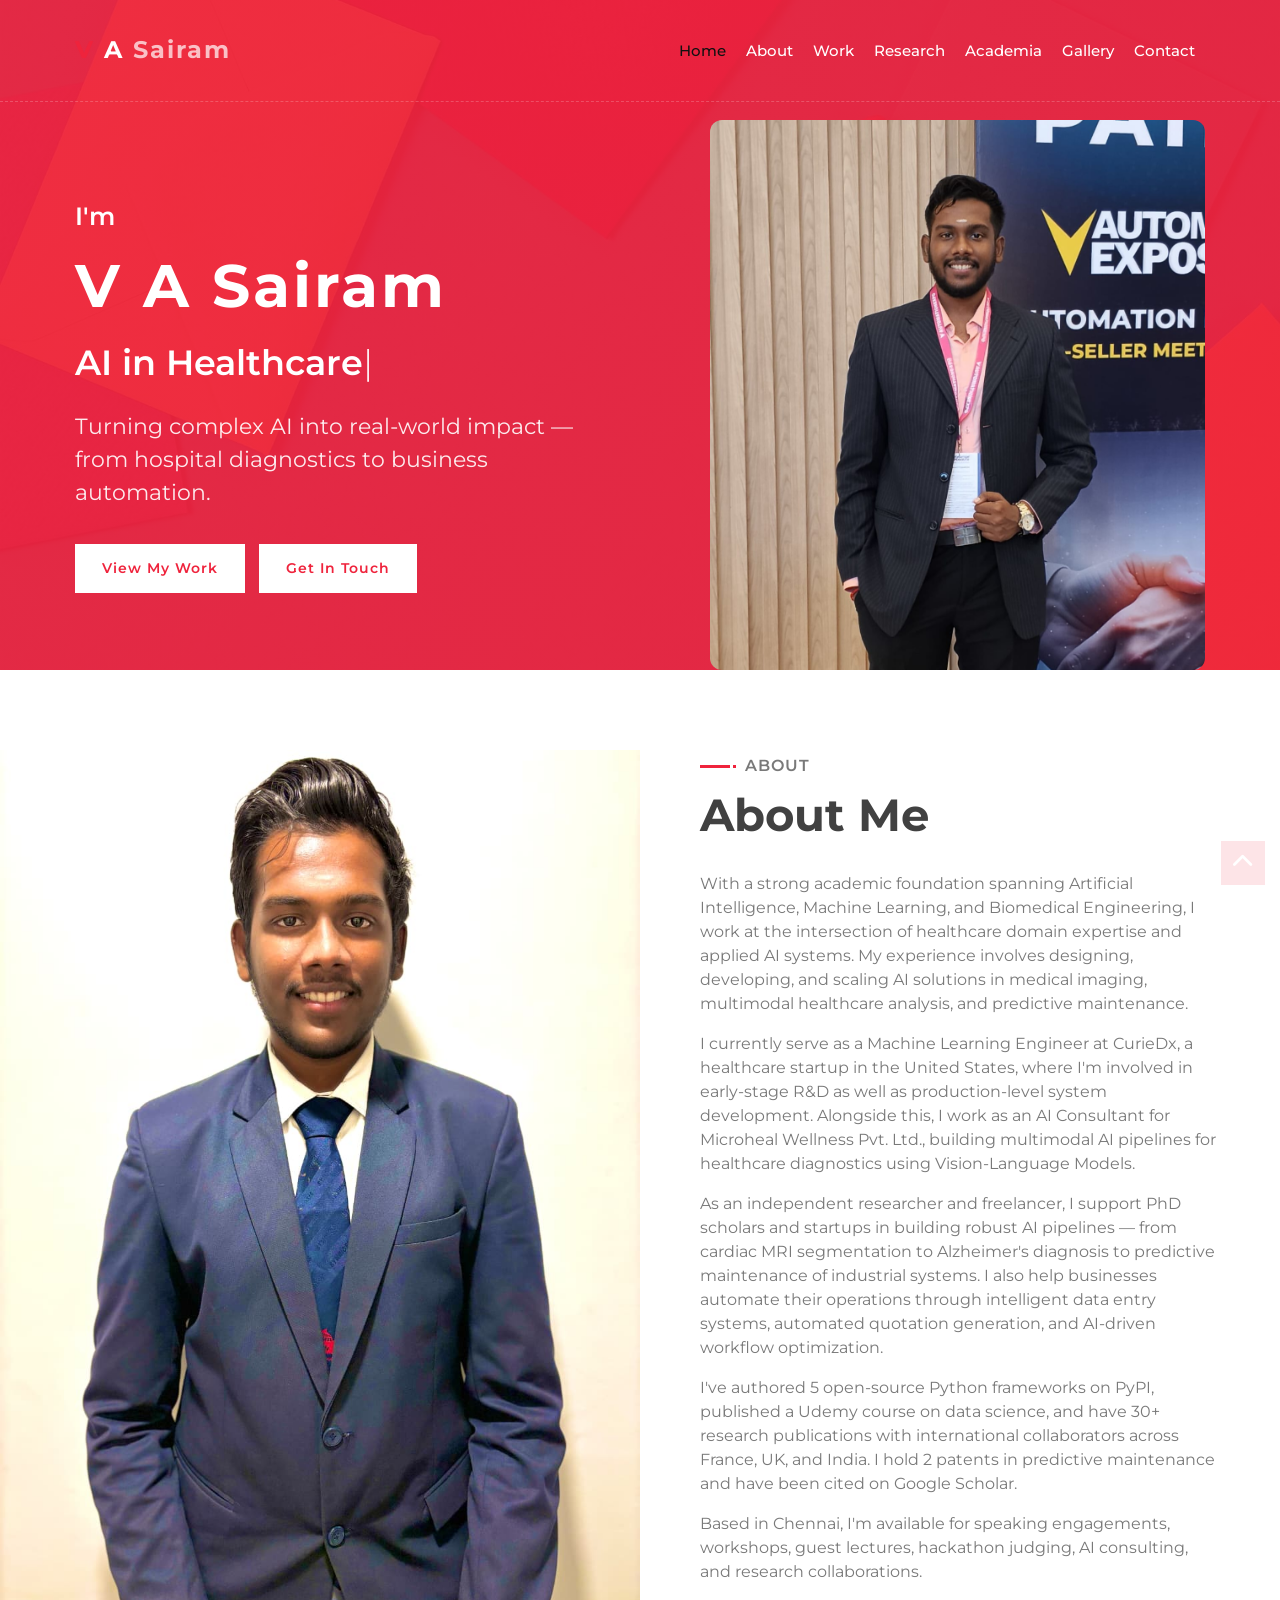
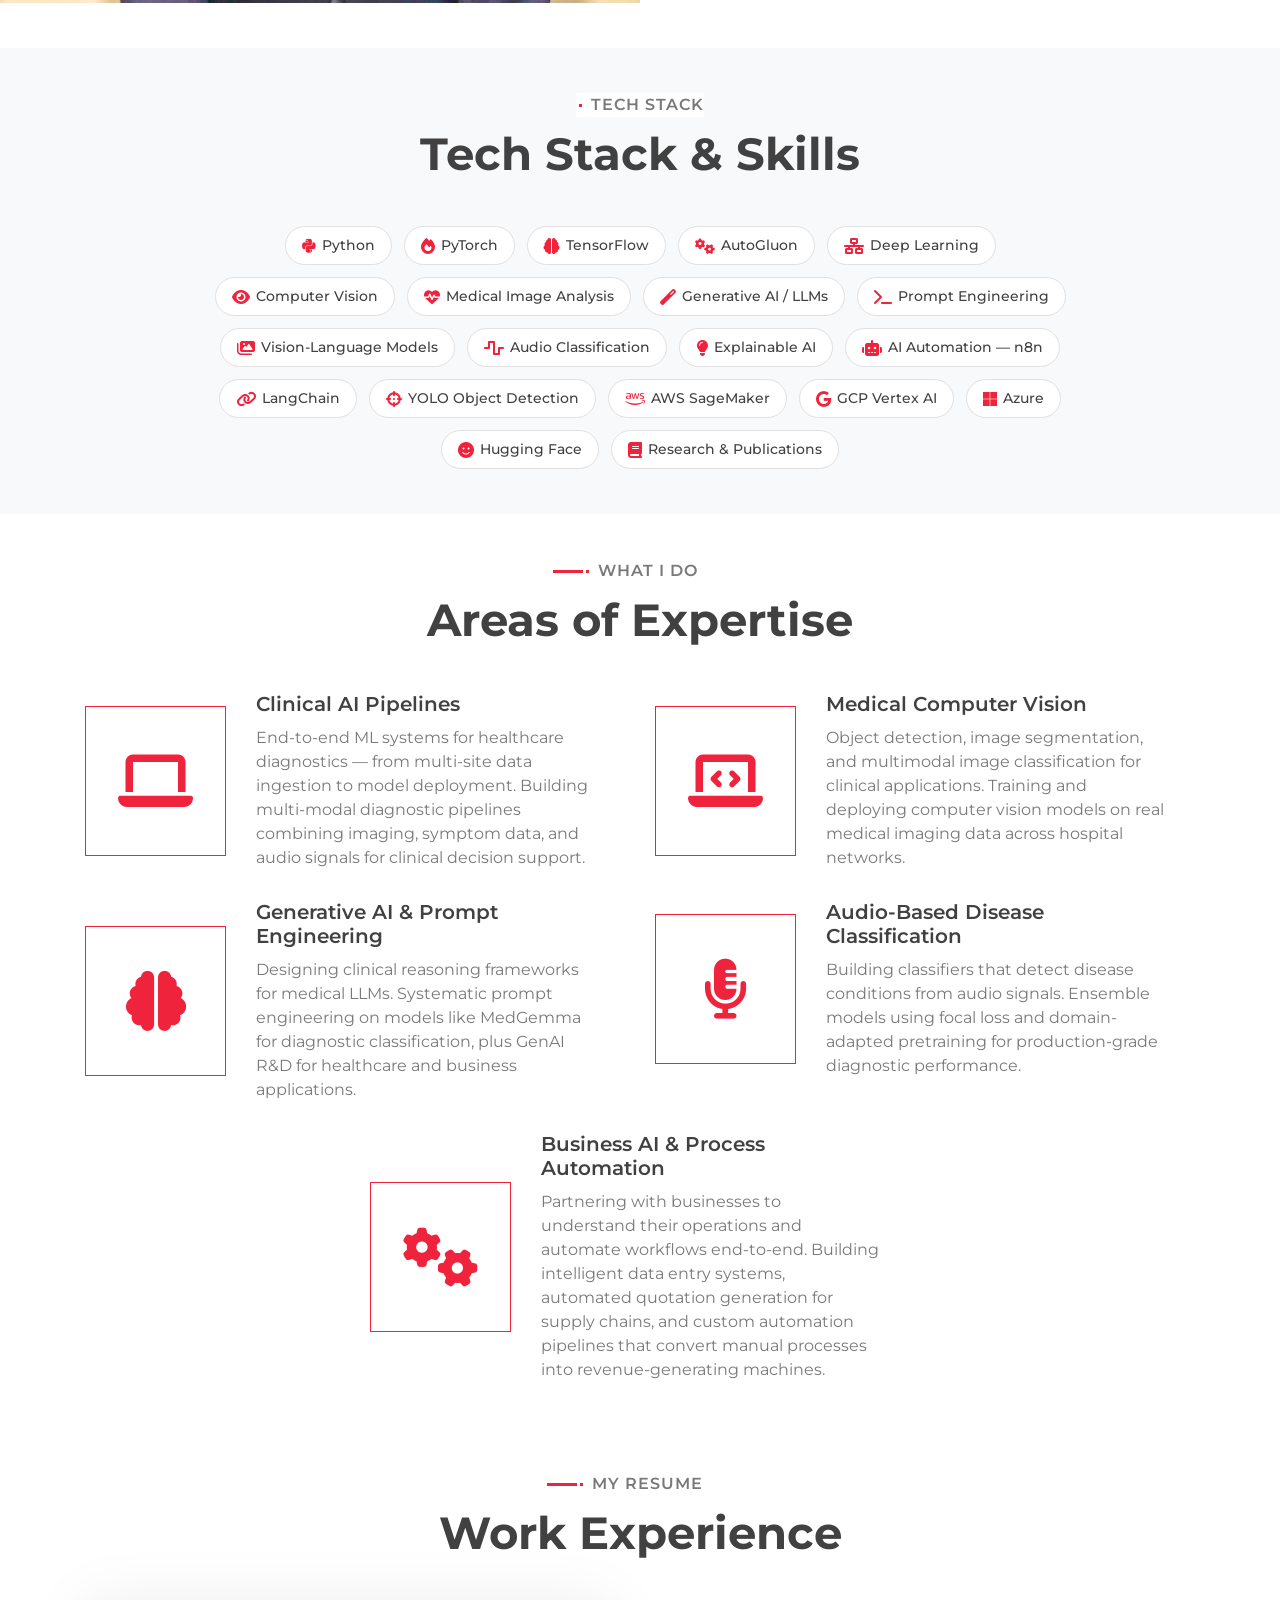
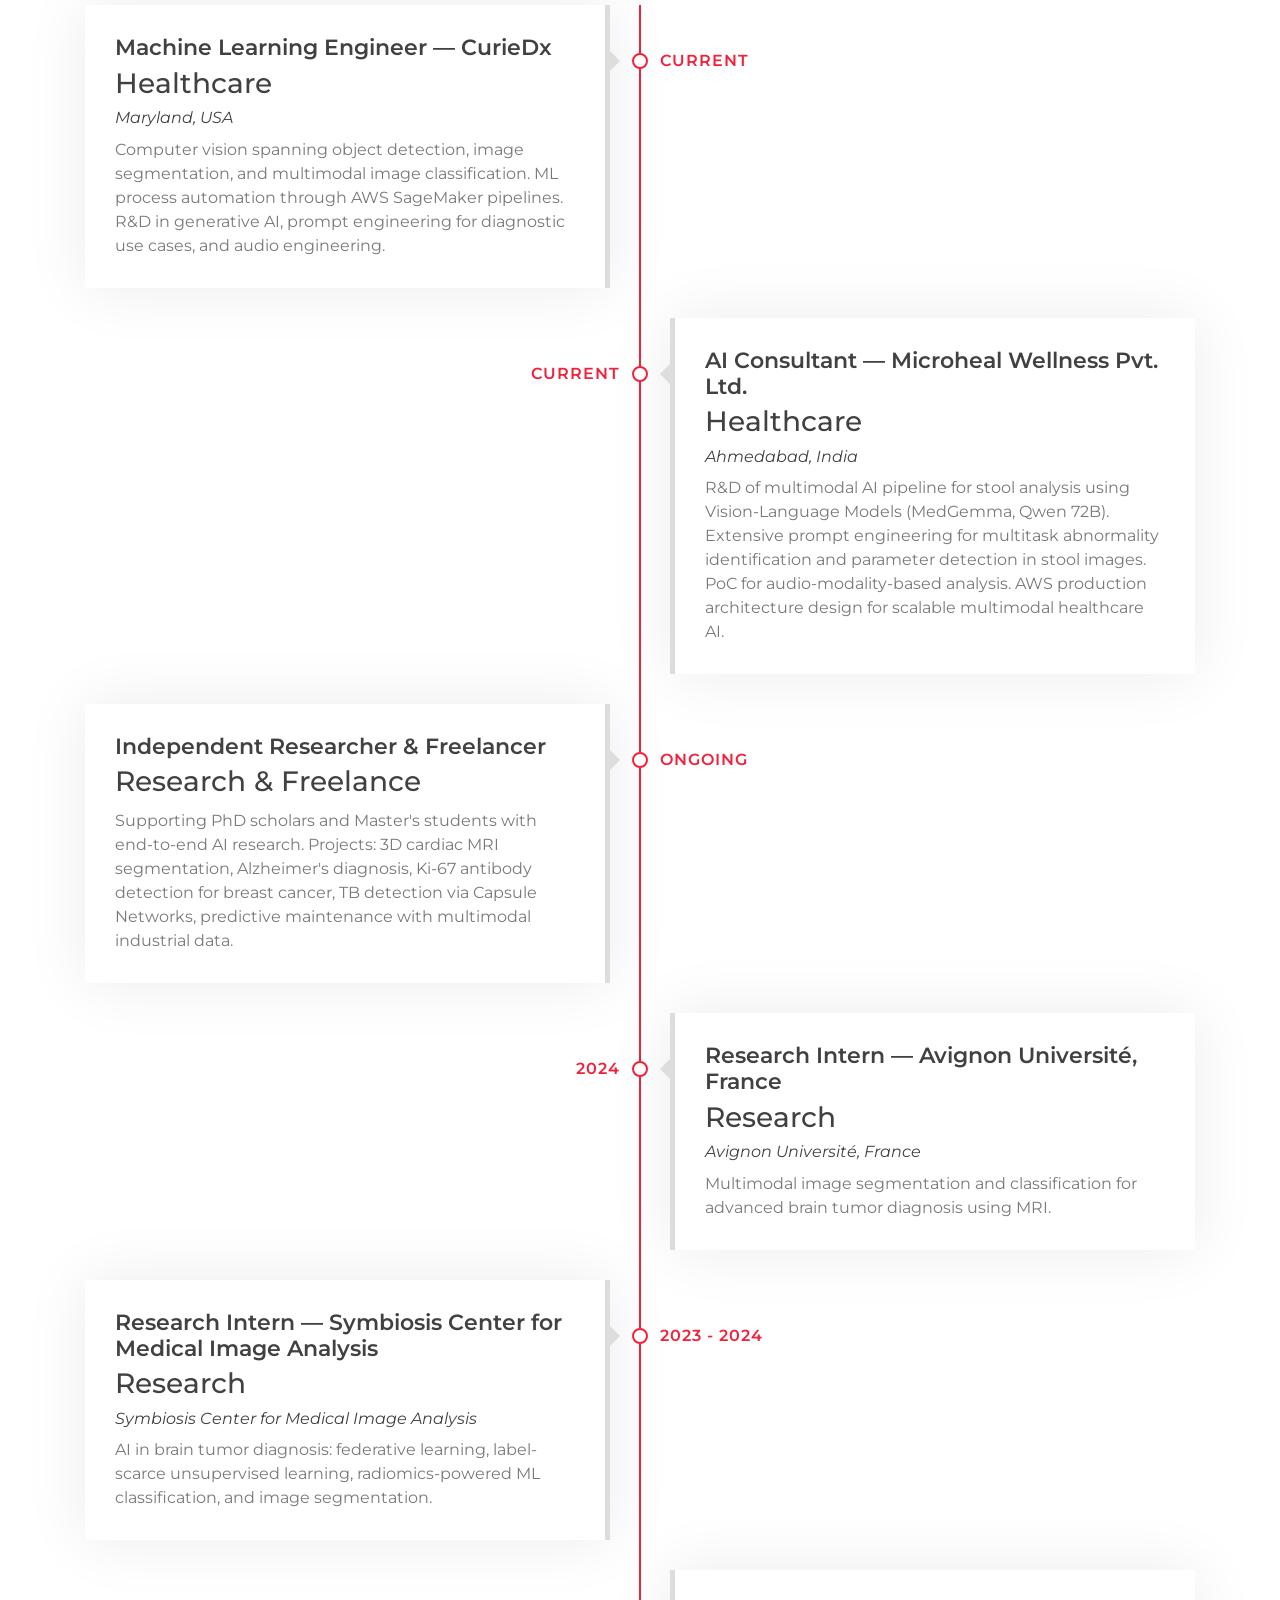
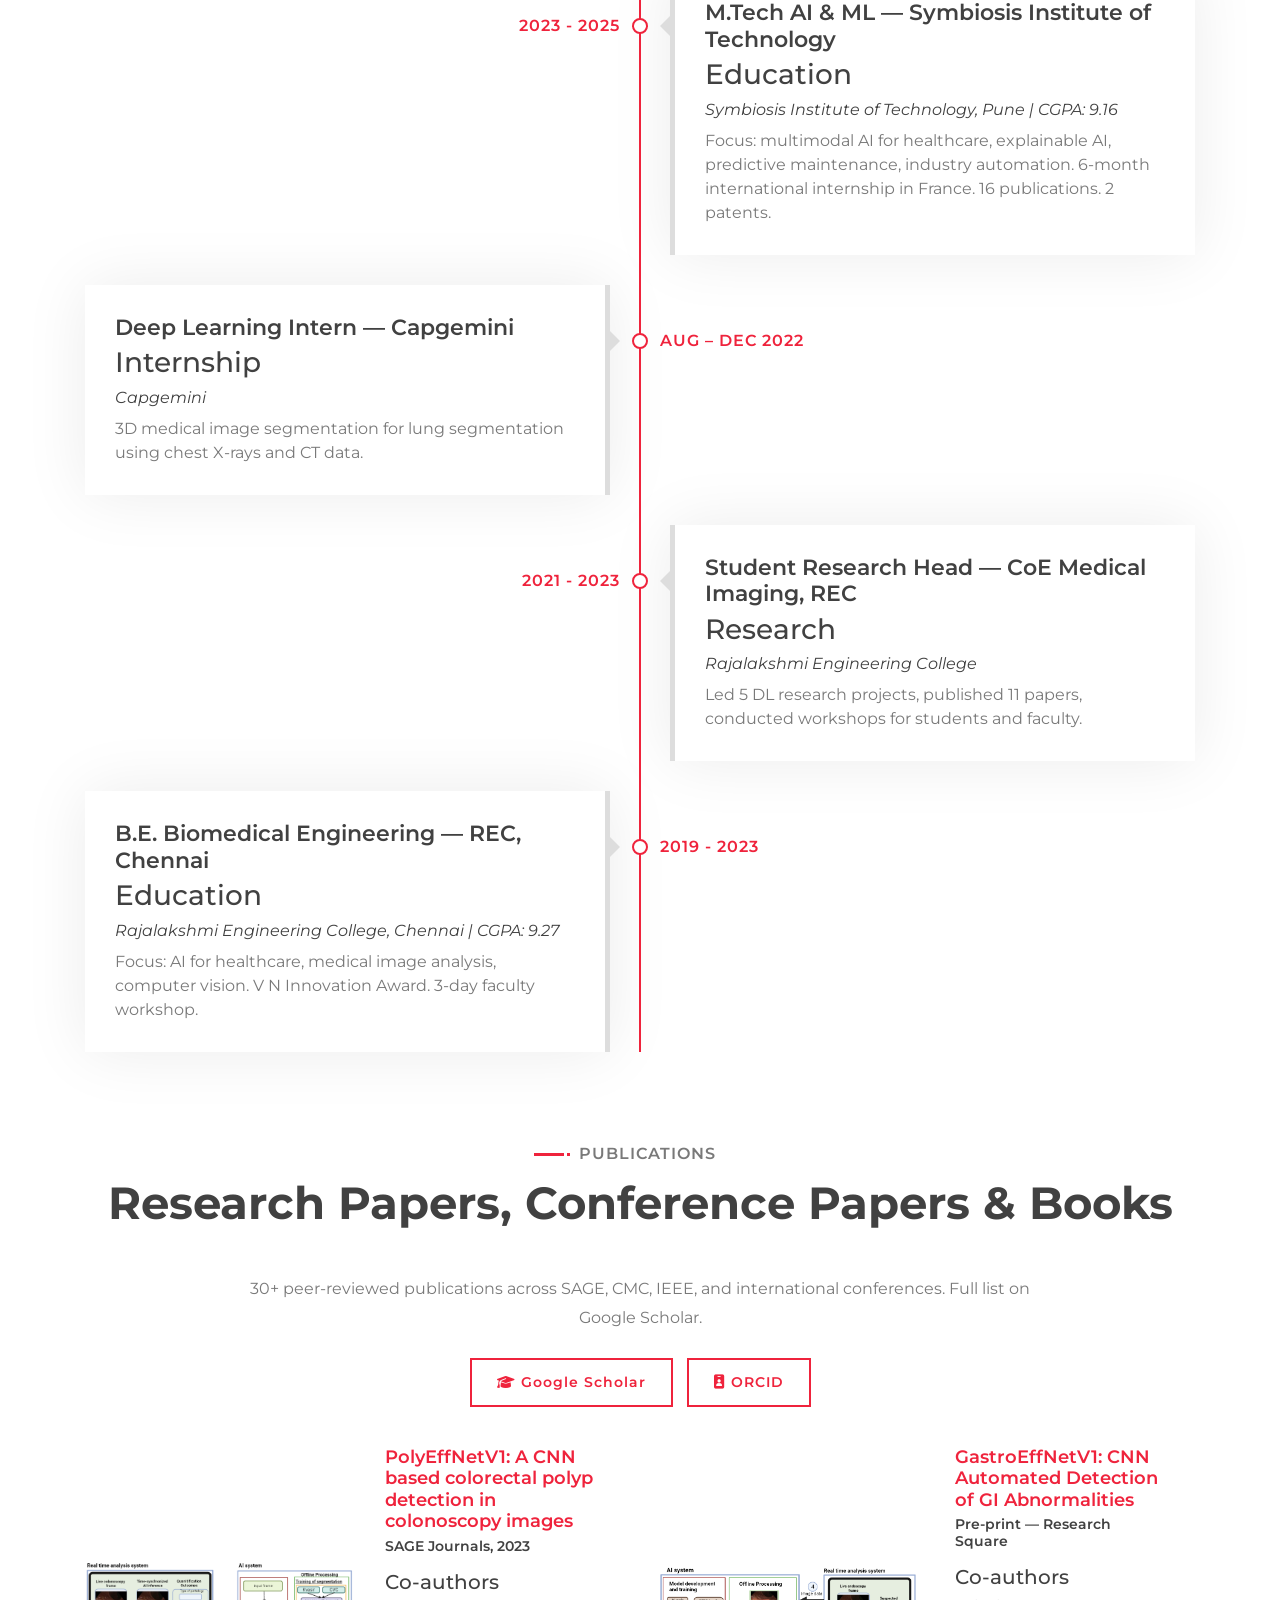
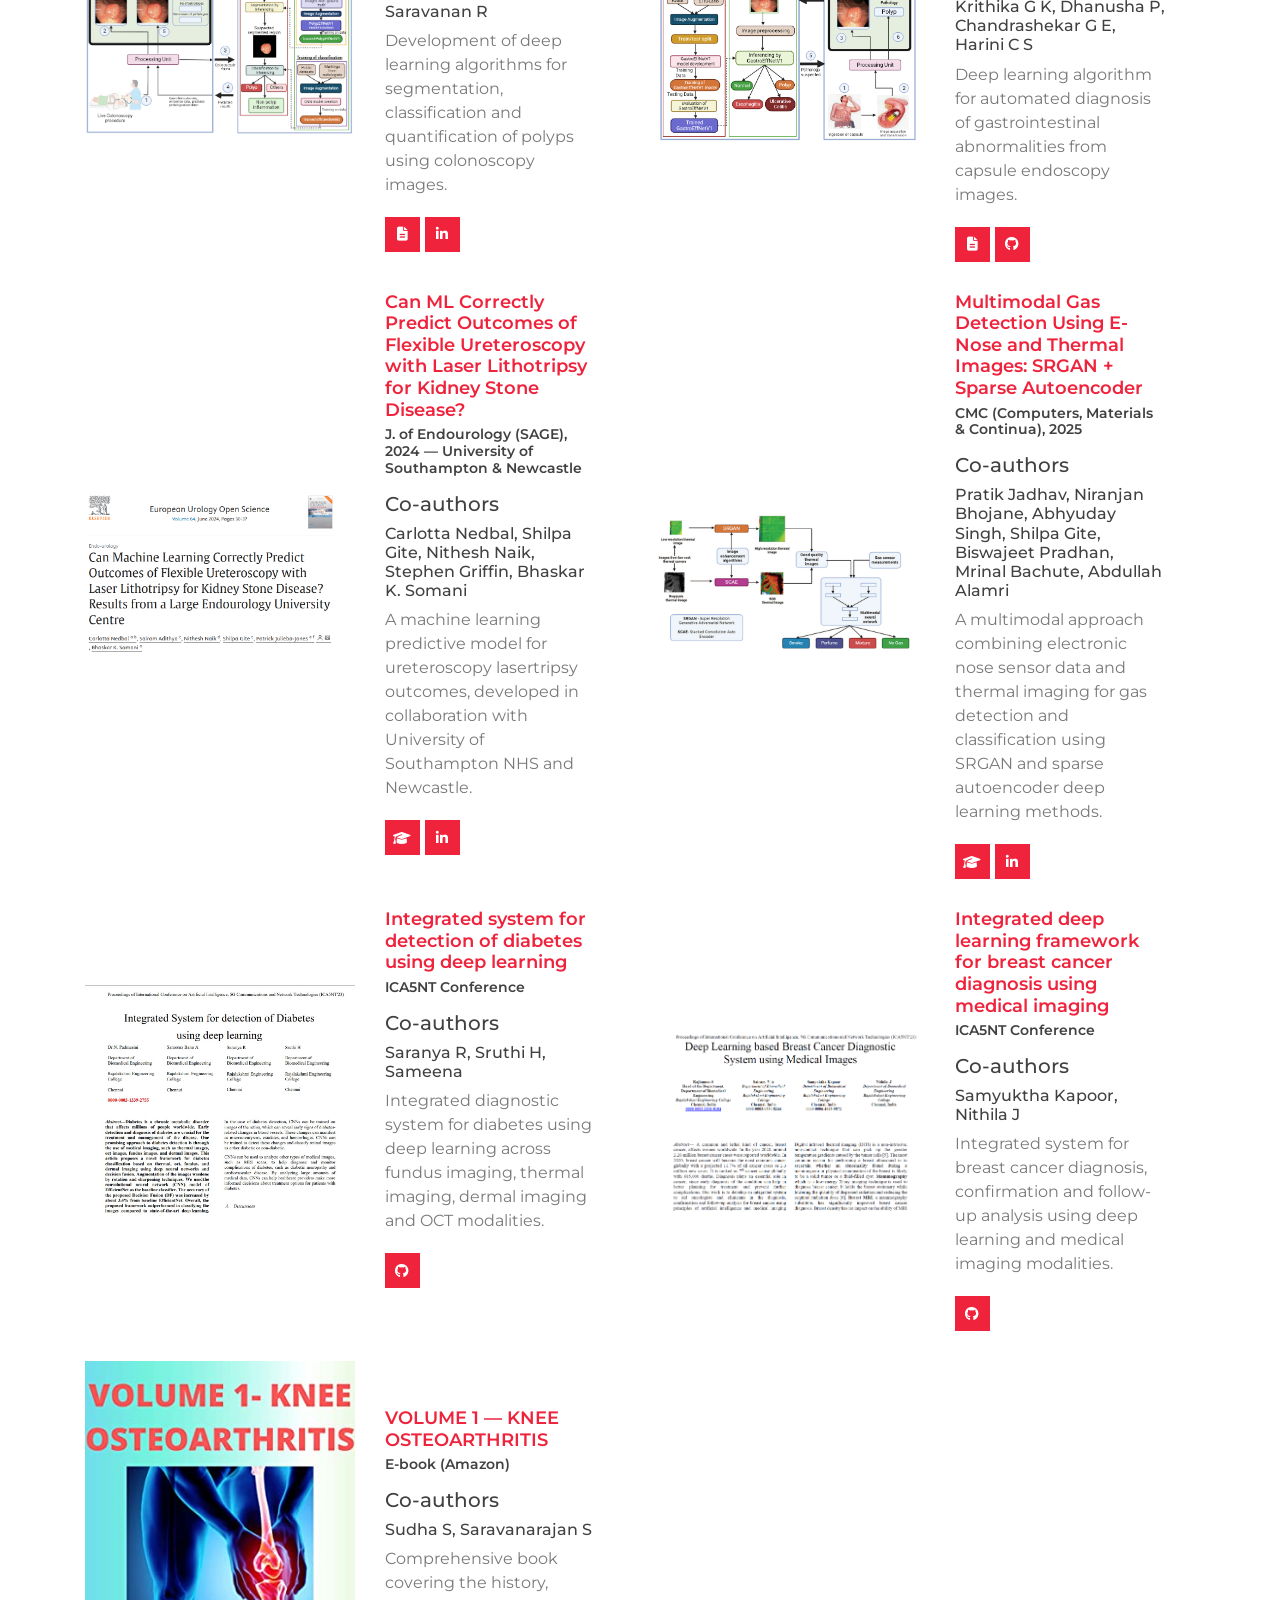
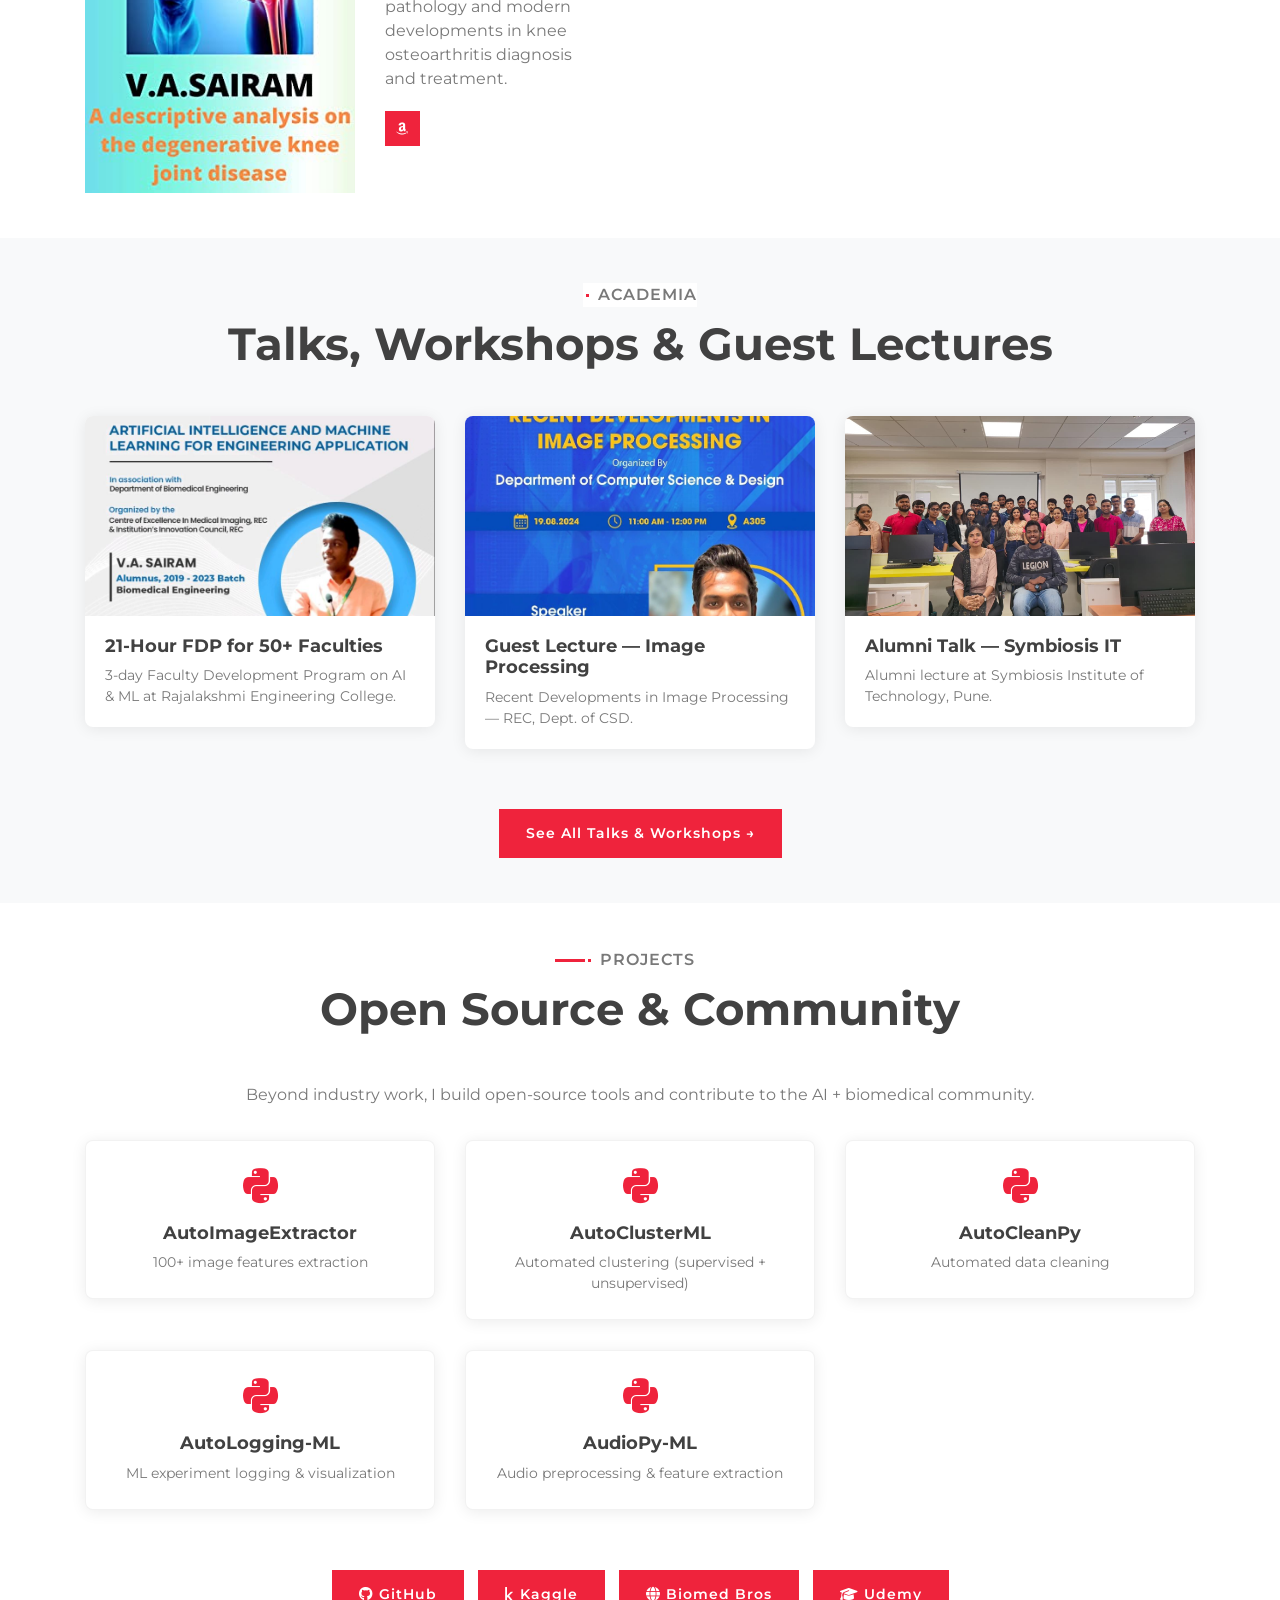
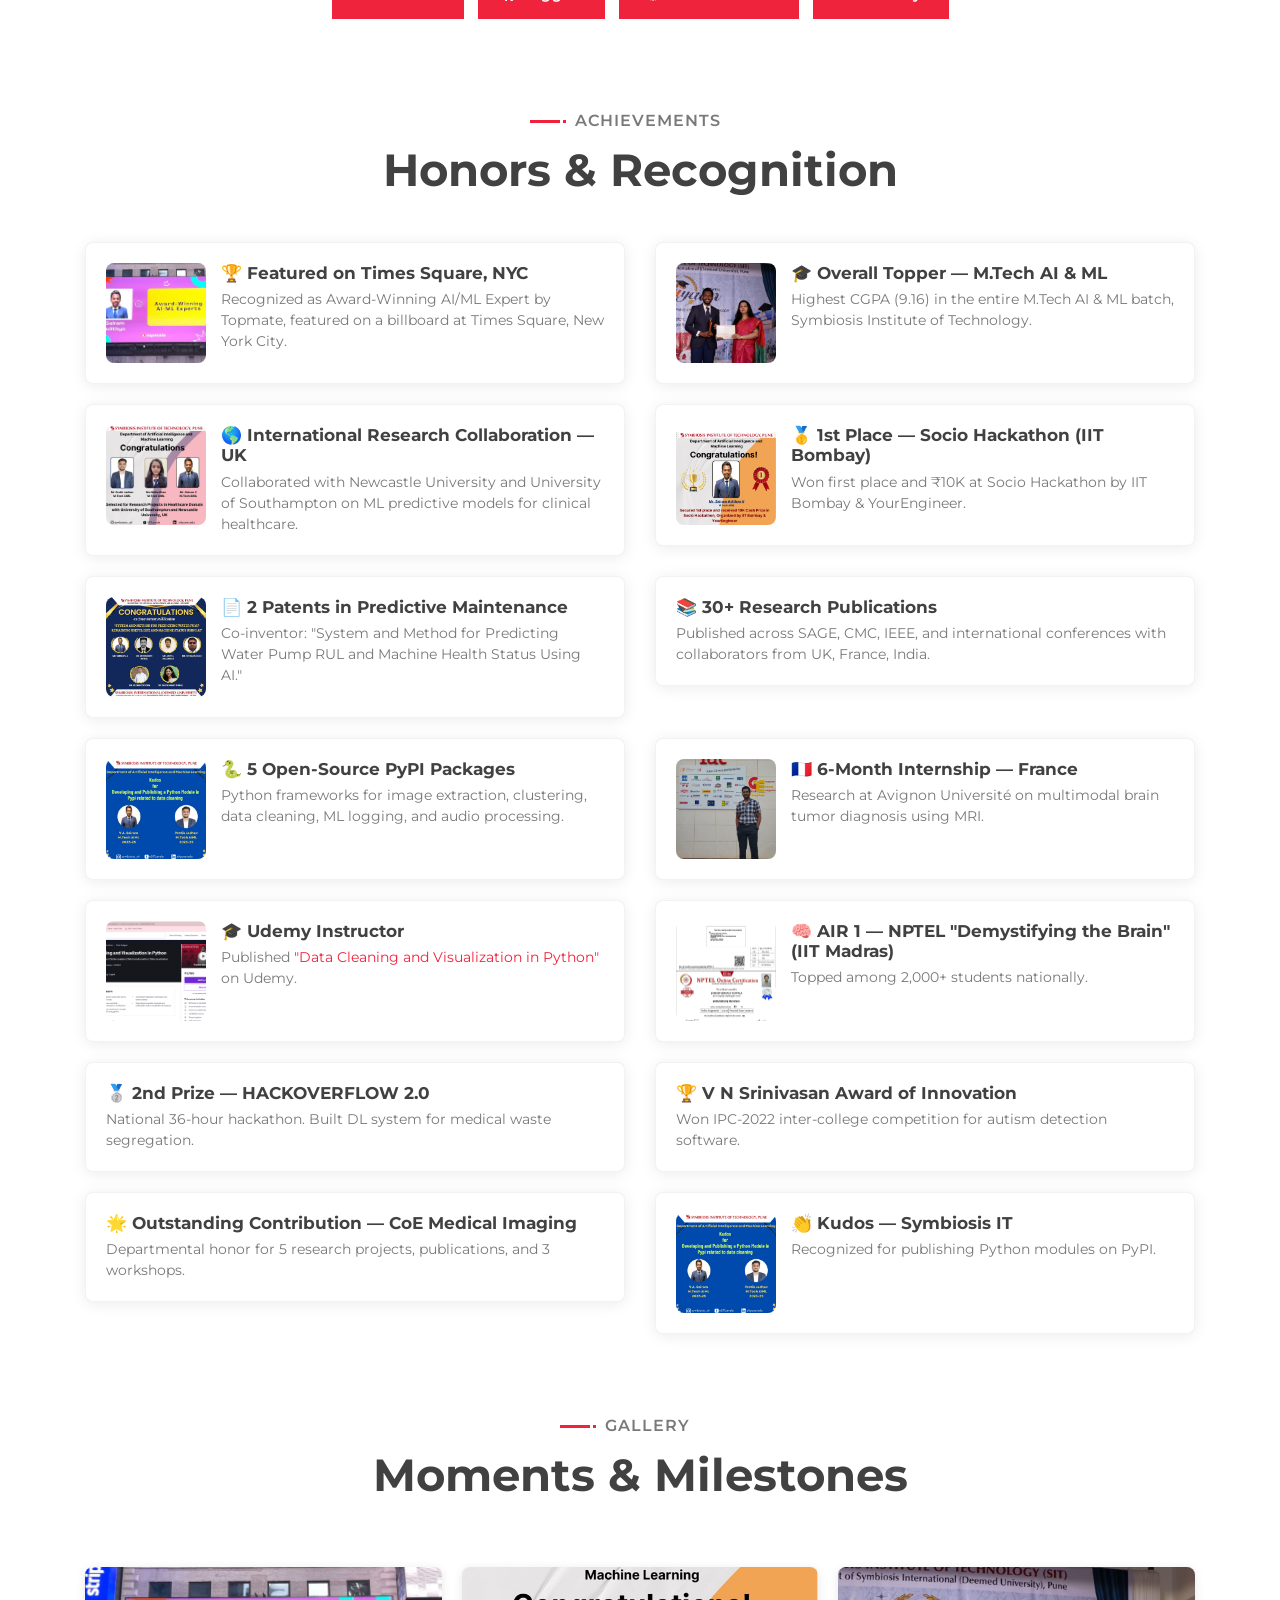
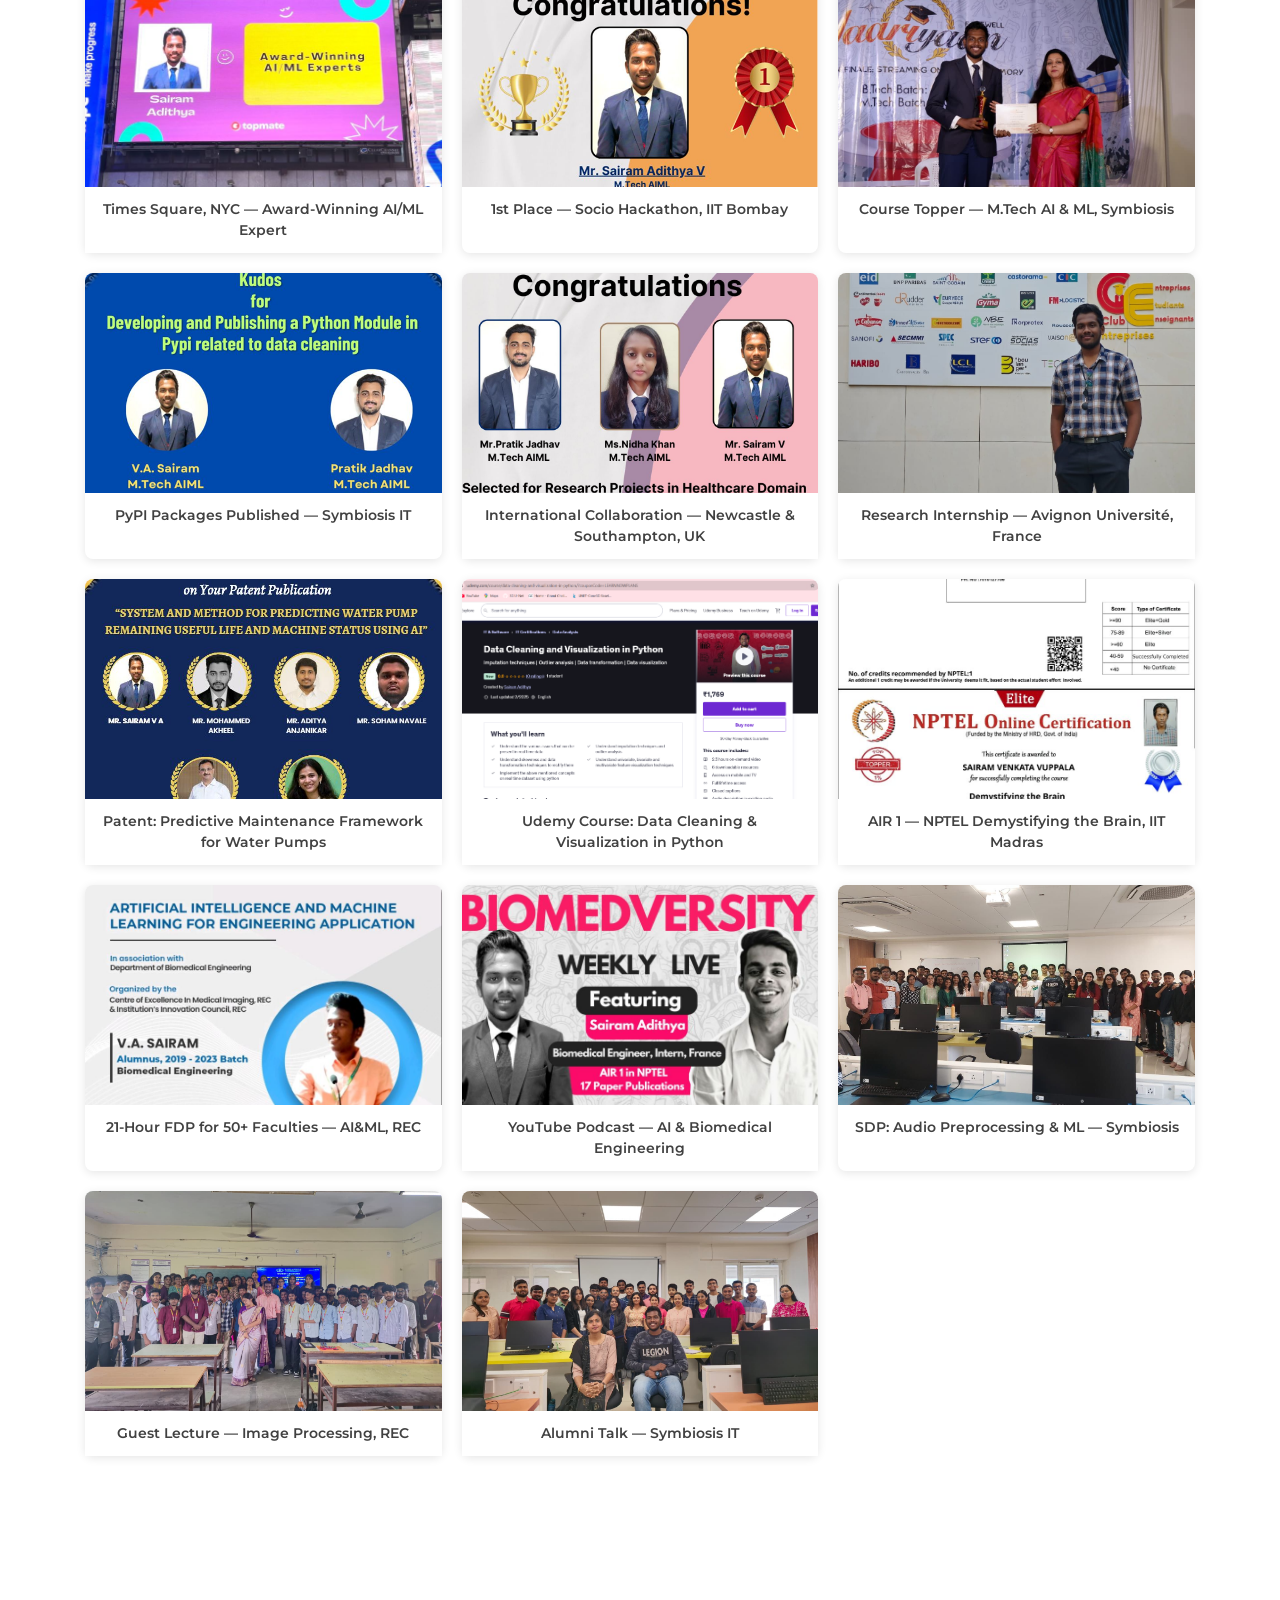
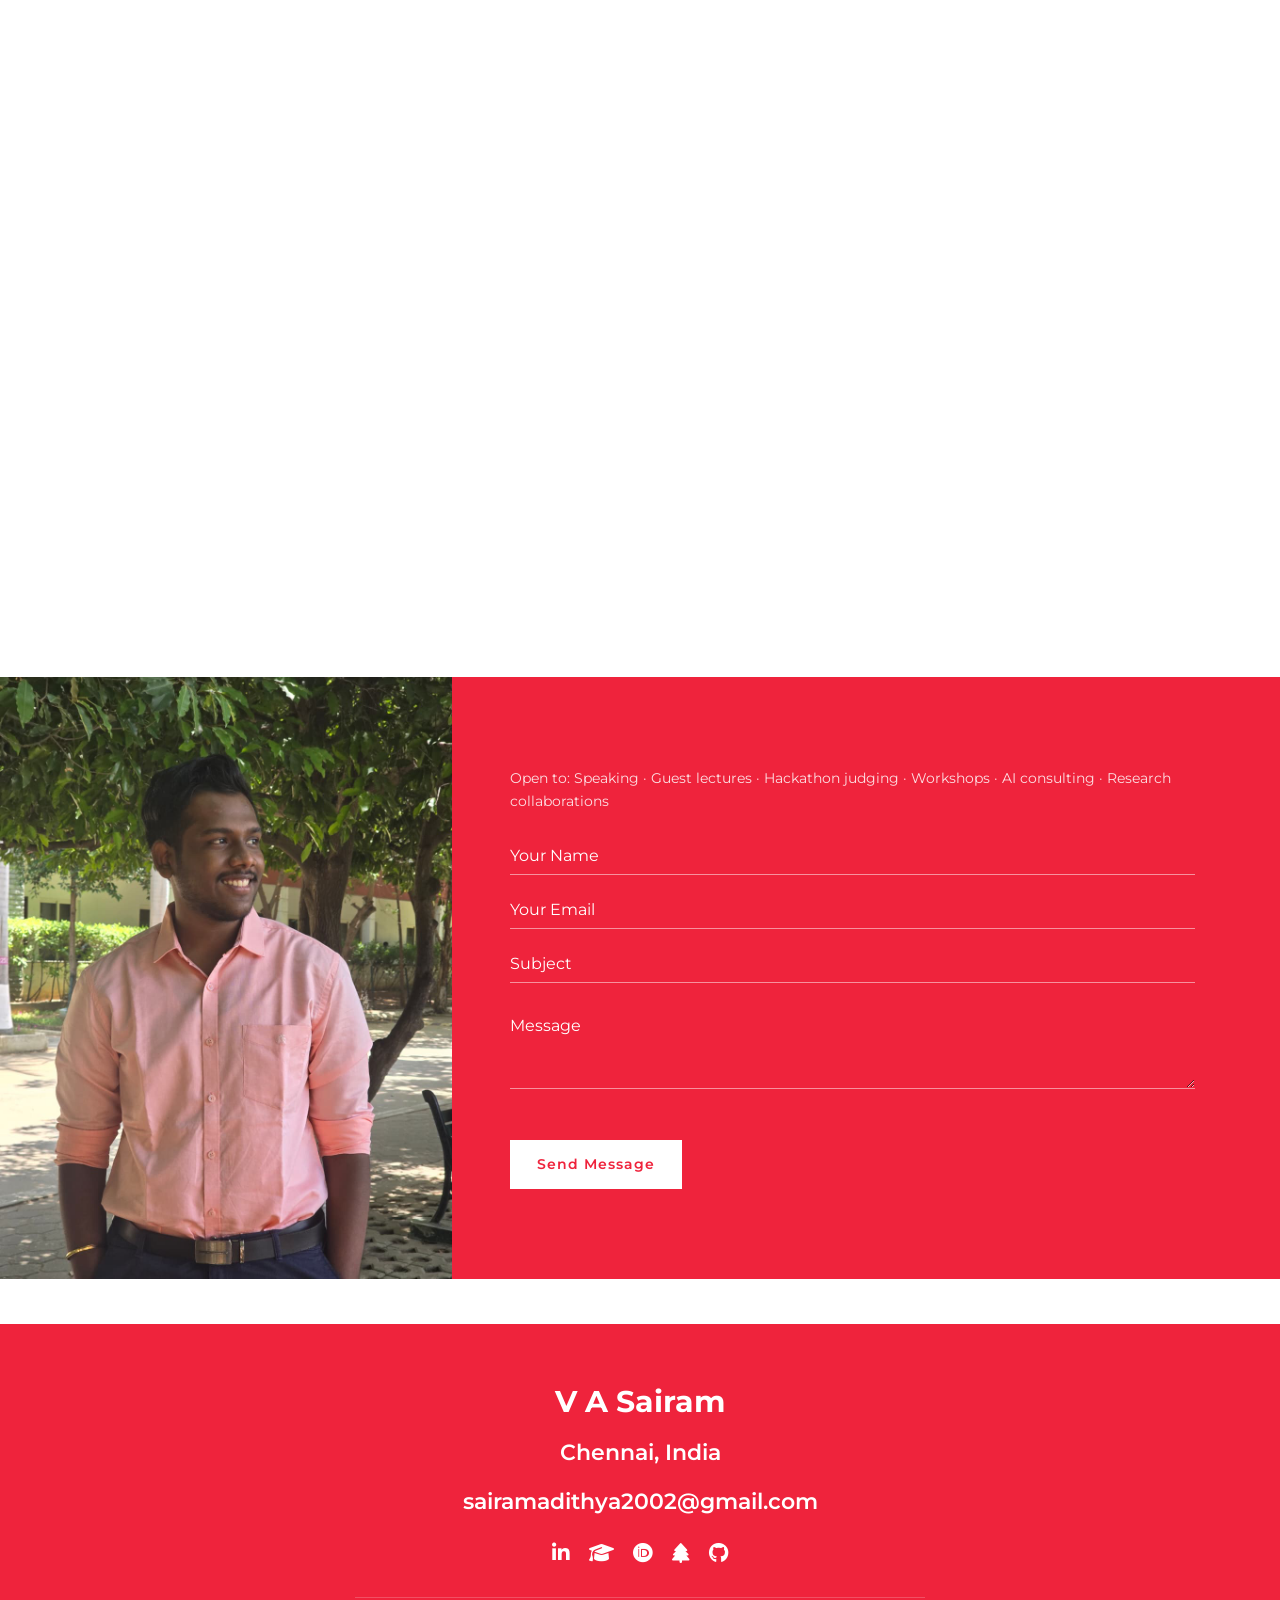
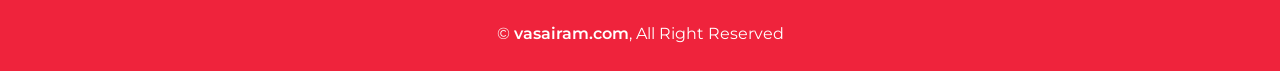
==== commit b17fd719: "new changes" ====
--- a/index.html
+++ b/index.html
@@ -5,7 +5,7 @@
         <title>V A Sairam | ML Engineer | AI in Healthcare &amp; Business Automation</title>
         <meta content="width=device-width, initial-scale=1.0" name="viewport">
         <meta content="Machine Learning, AI Healthcare, Computer Vision, Clinical AI, Medical Imaging, Deep Learning, GenAI, Business Automation" name="keywords">
-        <meta content="V A Sairam — ML Engineer at CurieDx, AI Consultant. Clinical AI, computer vision, business automation. 16+ publications, 2 patents, 5 PyPI packages. Featured on Times Square. Chennai, India." name="description">
+        <meta content="V A Sairam — ML Engineer at CurieDx, AI Consultant. Clinical AI, computer vision, business automation. 30+ publications, 2 patents, 5 PyPI packages. Featured on Times Square. Chennai, India." name="description">
 
         <!-- Favicon -->
         <link href="img/favicon.ico" rel="icon">
@@ -106,7 +106,7 @@
                                 <p>With a strong academic foundation spanning Artificial Intelligence, Machine Learning, and Biomedical Engineering, I work at the intersection of healthcare domain expertise and applied AI systems. My experience involves designing, developing, and scaling AI solutions in medical imaging, multimodal healthcare analysis, and predictive maintenance.</p>
                                 <p>I currently serve as a Machine Learning Engineer at CurieDx, a healthcare startup in the United States, where I'm involved in early-stage R&amp;D as well as production-level system development. Alongside this, I work as an AI Consultant for Microheal Wellness Pvt. Ltd., building multimodal AI pipelines for healthcare diagnostics using Vision-Language Models.</p>
                                 <p>As an independent researcher and freelancer, I support PhD scholars and startups in building robust AI pipelines — from cardiac MRI segmentation to Alzheimer's diagnosis to predictive maintenance of industrial systems. I also help businesses automate their operations through intelligent data entry systems, automated quotation generation, and AI-driven workflow optimization.</p>
-                                <p>I've authored 5 open-source Python frameworks on PyPI, published a Udemy course on data science, and have 16+ research publications with international collaborators across France, UK, and India. I hold 2 patents in predictive maintenance and have been cited on Google Scholar.</p>
+                                <p>I've authored 5 open-source Python frameworks on PyPI, published a Udemy course on data science, and have 30+ research publications with international collaborators across France, UK, and India. I hold 2 patents in predictive maintenance and have been cited on Google Scholar.</p>
                                 <p>Based in Chennai, I'm available for speaking engagements, workshops, guest lectures, hackathon judging, AI consulting, and research collaborations.</p>
                             </div>
                         </div>
@@ -311,7 +311,7 @@
                     <h2>Research Papers, Conference Papers &amp; Books</h2>
                 </div>
                 <p class="text-center" style="font-size: 16px; color: #797979; max-width: 800px; margin: 0 auto 25px; line-height: 1.8;">
-                    16+ peer-reviewed publications across SAGE, CMC, IEEE, and international conferences. Full list on Google Scholar.
+                    30+ peer-reviewed publications across SAGE, CMC, IEEE, and international conferences. Full list on Google Scholar.
                 </p>
                 <div class="text-center" style="margin-bottom: 40px;">
                     <a class="btn btn-ghost" href="https://scholar.google.com/citations?user=adjGK0oAAAAJ&hl=en&oi=ao" target="_blank"><i class="fas fa-graduation-cap"></i> Google Scholar</a>
@@ -594,7 +594,7 @@
                     <div class="col-lg-6 wow fadeInUp" data-wow-delay="0.5s">
                         <div class="achievement-card no-img">
                             <div class="achievement-content">
-                                <h3>&#128218; 16+ Research Publications</h3>
+                                <h3>&#128218; 30+ Research Publications</h3>
                                 <p>Published across SAGE, CMC, IEEE, and international conferences with collaborators from UK, France, India.</p>
                             </div>
                         </div>
--- a/css/style.css
+++ b/css/style.css
@@ -390,9 +390,9 @@
 /* Flip Card */
 .flip-card {
     perspective: 1000px;
-    width: 80%;
-    max-width: 450px;
-    height: 450px;
+    width: 90%;
+    max-width: 550px;
+    height: 550px;
     margin-left: auto;
 }
 
@@ -1137,28 +1137,31 @@
 .testimonial .owl-nav {
     position: absolute;
     top: 50%;
-    width: 100%;
+    width: calc(100% + 80px);
+    left: -40px;
     display: flex;
     justify-content: space-between;
     pointer-events: none;
     transform: translateY(-50%);
-    padding: 0 10px;
+    padding: 0;
 }
 
 .testimonial .owl-nav button {
     pointer-events: auto;
-    width: 40px;
-    height: 40px;
-    background: rgba(255, 255, 255, 0.3) !important;
+    width: 55px;
+    height: 55px;
+    background: rgba(255, 255, 255, 0.25) !important;
     border-radius: 50%;
     display: flex;
     align-items: center;
     justify-content: center;
     transition: .3s;
+    border: 2px solid rgba(255, 255, 255, 0.4);
 }
 
 .testimonial .owl-nav button:hover {
-    background: #ffffff !important;
+    background: rgba(255, 255, 255, 0.5) !important;
+    border-color: #ffffff;
 }
 
 .testimonial .owl-nav button span {
@@ -1166,12 +1169,12 @@
 }
 
 .testimonial .owl-nav button i {
-    font-size: 18px;
-    color: #ffffff;
+    font-size: 26px;
+    color: #cccccc;
 }
 
 .testimonial .owl-nav button:hover i {
-    color: #EF233C;
+    color: #ffffff;
 }
 
 
@@ -1489,138 +1492,119 @@
     cursor: pointer;
 }
 
-/* Hover-to-enlarge popup for achievement images */
-.achievement-card .achievement-img:hover img {
-    position: fixed;
-    top: 50%;
-    left: 50%;
-    transform: translate(-50%, -50%);
-    width: 70vw;
-    max-width: 600px;
-    height: auto;
-    max-height: 80vh;
-    z-index: 1000;
-    border-radius: 12px;
-    box-shadow: 0 20px 60px rgba(0,0,0,0.5);
-}
-
-.achievement-card .achievement-img:hover::before {
-    content: '';
+/* Achievement images use click-to-expand (JS lightbox) */
+
+.achievement-card .achievement-content h3 {
+    font-size: 17px;
+    font-weight: 700;
+    margin-bottom: 6px;
+    color: #414141;
+}
+
+.achievement-card .achievement-content p {
+    font-size: 14px;
+    margin: 0;
+    line-height: 1.5;
+    color: #797979;
+}
+
+@media (max-width: 575.98px) {
+    .achievement-card .achievement-img {
+        width: 70px;
+        height: 70px;
+    }
+
+    .achievement-card .achievement-img img {
+        width: 70px;
+        height: 70px;
+    }
+
+    .achievement-card .achievement-content h3 {
+        font-size: 15px;
+    }
+}
+
+
+/*******************************/
+/******** Gallery CSS **********/
+/*******************************/
+.gallery {
+    position: relative;
+    width: 100%;
+    padding: 45px 0;
+}
+
+.gallery-grid {
+    display: grid;
+    grid-template-columns: repeat(3, 1fr);
+    gap: 20px;
+    padding: 20px 0;
+}
+
+@media (max-width: 992px) {
+    .gallery-grid {
+        grid-template-columns: repeat(2, 1fr);
+    }
+}
+
+@media (max-width: 576px) {
+    .gallery-grid {
+        grid-template-columns: 1fr;
+    }
+}
+
+.gallery-item {
+    border-radius: 8px;
+    overflow: visible;
+    box-shadow: 0 2px 10px rgba(0, 0, 0, 0.1);
+    transition: transform 0.3s ease, box-shadow 0.3s ease;
+    position: relative;
+    cursor: pointer;
+}
+
+.gallery-item:hover {
+    box-shadow: 0 8px 25px rgba(0, 0, 0, 0.15);
+    transform: translateY(-3px);
+}
+
+.gallery-item img {
+    width: 100%;
+    height: 220px;
+    object-fit: cover;
+    display: block;
+    border-radius: 8px 8px 0 0;
+    transition: all 0.4s ease;
+}
+
+/* Image lightbox overlay (click-to-expand) */
+.image-lightbox-overlay {
     position: fixed;
     top: 0;
     left: 0;
     right: 0;
     bottom: 0;
-    background: rgba(0,0,0,0.7);
-    z-index: 999;
-}
-
-.achievement-card .achievement-content h3 {
-    font-size: 17px;
-    font-weight: 700;
-    margin-bottom: 6px;
-    color: #414141;
-}
-
-.achievement-card .achievement-content p {
-    font-size: 14px;
-    margin: 0;
-    line-height: 1.5;
-    color: #797979;
-}
-
-@media (max-width: 575.98px) {
-    .achievement-card .achievement-img {
-        width: 70px;
-        height: 70px;
-    }
-
-    .achievement-card .achievement-img img {
-        width: 70px;
-        height: 70px;
-    }
-
-    .achievement-card .achievement-content h3 {
-        font-size: 15px;
-    }
-}
-
-
-/*******************************/
-/******** Gallery CSS **********/
-/*******************************/
-.gallery {
-    position: relative;
-    width: 100%;
-    padding: 45px 0;
-}
-
-.gallery-grid {
-    display: grid;
-    grid-template-columns: repeat(3, 1fr);
-    gap: 20px;
-    padding: 20px 0;
-}
-
-@media (max-width: 992px) {
-    .gallery-grid {
-        grid-template-columns: repeat(2, 1fr);
-    }
-}
-
-@media (max-width: 576px) {
-    .gallery-grid {
-        grid-template-columns: 1fr;
-    }
-}
-
-.gallery-item {
-    border-radius: 8px;
-    overflow: visible;
-    box-shadow: 0 2px 10px rgba(0, 0, 0, 0.1);
-    transition: transform 0.3s ease, box-shadow 0.3s ease;
-    position: relative;
+    background: rgba(0, 0, 0, 0.85);
+    z-index: 9999;
+    display: flex;
+    align-items: center;
+    justify-content: center;
     cursor: pointer;
-}
-
-.gallery-item:hover {
-    box-shadow: 0 8px 25px rgba(0, 0, 0, 0.15);
-    z-index: 10;
-}
-
-.gallery-item img {
-    width: 100%;
-    height: 220px;
-    object-fit: cover;
-    display: block;
-    border-radius: 8px 8px 0 0;
-    transition: all 0.4s ease;
-}
-
-/* Hover-to-enlarge popup for gallery images */
-.gallery-item:hover img {
-    position: fixed;
-    top: 50%;
-    left: 50%;
-    transform: translate(-50%, -50%);
-    width: 70vw;
-    max-width: 700px;
+    opacity: 0;
+    animation: lightboxFadeIn 0.3s ease forwards;
+}
+
+@keyframes lightboxFadeIn {
+    to { opacity: 1; }
+}
+
+.image-lightbox-overlay img {
+    max-width: 90vw;
+    max-height: 90vh;
+    width: auto;
     height: auto;
-    max-height: 80vh;
-    z-index: 1000;
     border-radius: 12px;
-    box-shadow: 0 20px 60px rgba(0,0,0,0.5);
-}
-
-.gallery-item:hover::before {
-    content: '';
-    position: fixed;
-    top: 0;
-    left: 0;
-    right: 0;
-    bottom: 0;
-    background: rgba(0,0,0,0.7);
-    z-index: 999;
+    box-shadow: 0 20px 60px rgba(0, 0, 0, 0.5);
+    object-fit: contain;
 }
 
 .gallery-item .caption {
@@ -1779,14 +1763,143 @@
     border-color: #ffffff;
 }
 
+/* Stats Counter */
+.stats-counter {
+    background: #ffffff;
+    padding: 40px 0;
+    border-bottom: 1px solid #eee;
+}
+
+.stats-row {
+    display: flex;
+    justify-content: center;
+    align-items: center;
+    flex-wrap: wrap;
+    gap: 15px;
+}
+
+.stat-item {
+    text-align: center;
+    padding: 15px 30px;
+    min-width: 140px;
+}
+
+.stat-item .stat-number {
+    font-size: 38px;
+    font-weight: 700;
+    color: #EF233C;
+    line-height: 1.1;
+}
+
+.stat-item .stat-label {
+    font-size: 13px;
+    font-weight: 600;
+    color: #797979;
+    text-transform: uppercase;
+    letter-spacing: 1px;
+    margin-top: 4px;
+}
+
+@media (max-width: 767.98px) {
+    .stat-item {
+        padding: 10px 15px;
+        min-width: 100px;
+    }
+    .stat-item .stat-number {
+        font-size: 28px;
+    }
+    .stat-item .stat-label {
+        font-size: 11px;
+    }
+}
+
+/* Social Proof Strip */
+.social-proof-strip {
+    padding: 30px 0;
+    background: #f8f9fa;
+}
+
+.proof-row {
+    display: flex;
+    align-items: center;
+    justify-content: center;
+    flex-wrap: wrap;
+    gap: 20px;
+}
+
+.proof-thumbnails {
+    display: flex;
+    gap: 10px;
+}
+
+.proof-thumbnails img {
+    width: 60px;
+    height: 60px;
+    border-radius: 50%;
+    object-fit: cover;
+    border: 3px solid #ffffff;
+    box-shadow: 0 2px 8px rgba(0, 0, 0, 0.15);
+}
+
+.proof-label {
+    font-size: 15px;
+    font-weight: 600;
+    color: #414141;
+    margin: 0;
+}
+
+/* Positioning Statement */
+.positioning-statement {
+    padding: 40px 0;
+}
+
+.positioning-block {
+    max-width: 800px;
+    margin: 0 auto;
+    padding: 30px 40px;
+    background: rgba(239, 35, 60, 0.06);
+    border-left: 4px solid #EF233C;
+    border-radius: 0 8px 8px 0;
+}
+
+.positioning-block p {
+    font-size: 17px;
+    line-height: 1.7;
+    color: #414141;
+    margin: 0;
+    font-weight: 500;
+}
+
+@media (max-width: 575.98px) {
+    .positioning-block {
+        padding: 20px 25px;
+    }
+    .positioning-block p {
+        font-size: 15px;
+    }
+}
+
 /* Topic cards */
 .academia-topics {
     padding: 60px 0 30px;
 }
 
+.topic-column-header {
+    font-size: 20px;
+    font-weight: 700;
+    color: #EF233C;
+    margin-bottom: 20px;
+    padding-bottom: 10px;
+    border-bottom: 2px solid rgba(239, 35, 60, 0.2);
+}
+
+.topic-column-header i {
+    margin-right: 8px;
+}
+
 .topic-card {
     display: flex;
-    align-items: center;
+    align-items: flex-start;
     padding: 20px;
     margin-bottom: 20px;
     background: #ffffff;
@@ -1811,6 +1924,7 @@
     background: rgba(239, 35, 60, 0.1);
     border-radius: 10px;
     margin-right: 15px;
+    margin-top: 2px;
 }
 
 .topic-card .topic-icon i {
@@ -1821,7 +1935,7 @@
 .topic-card .topic-text h3 {
     font-size: 17px;
     font-weight: 700;
-    margin-bottom: 4px;
+    margin-bottom: 6px;
     color: #414141;
 }
 
@@ -1829,12 +1943,101 @@
     font-size: 14px;
     color: #797979;
     margin: 0;
+    line-height: 1.6;
+}
+
+.topic-card .topic-text p strong {
+    color: #414141;
 }
 
 /* Workshop experience */
 .workshop-experience {
     padding: 60px 0;
     background: #f8f9fa;
+}
+
+/* Workshop testimonial */
+.workshop-testimonial {
+    max-width: 700px;
+    margin: 40px auto 0;
+    text-align: center;
+}
+
+.workshop-testimonial blockquote {
+    position: relative;
+    padding: 30px;
+    background: #ffffff;
+    border-radius: 12px;
+    box-shadow: 0 2px 15px rgba(0, 0, 0, 0.08);
+    margin: 0;
+}
+
+.workshop-testimonial blockquote .fa-quote-left {
+    font-size: 24px;
+    color: #EF233C;
+    opacity: 0.4;
+    margin-bottom: 10px;
+    display: block;
+}
+
+.workshop-testimonial blockquote p {
+    font-size: 16px;
+    font-style: italic;
+    color: #555;
+    line-height: 1.7;
+    margin-bottom: 15px;
+}
+
+.workshop-testimonial blockquote cite {
+    font-size: 14px;
+    font-weight: 600;
+    color: #EF233C;
+    font-style: normal;
+}
+
+/* Closing CTA */
+.closing-cta {
+    padding: 80px 0;
+    background: linear-gradient(135deg, #2b2d42, #414141);
+}
+
+.closing-cta h2 {
+    color: #ffffff;
+    font-size: 36px;
+    font-weight: 700;
+    margin-bottom: 15px;
+}
+
+.closing-cta p {
+    color: rgba(255, 255, 255, 0.8);
+    font-size: 18px;
+    max-width: 600px;
+    margin: 0 auto 30px;
+    line-height: 1.6;
+}
+
+.closing-cta .btn {
+    color: #2b2d42;
+    background: #ffffff;
+    box-shadow: inset 0 0 0 50px #ffffff;
+    font-size: 16px;
+    padding: 14px 35px;
+}
+
+.closing-cta .btn:hover {
+    color: #ffffff;
+    background: transparent;
+    box-shadow: inset 0 0 0 0 #ffffff;
+    border-color: #ffffff;
+}
+
+@media (max-width: 767.98px) {
+    .closing-cta h2 {
+        font-size: 26px;
+    }
+    .closing-cta p {
+        font-size: 15px;
+    }
 }
 
 .workshop-list {
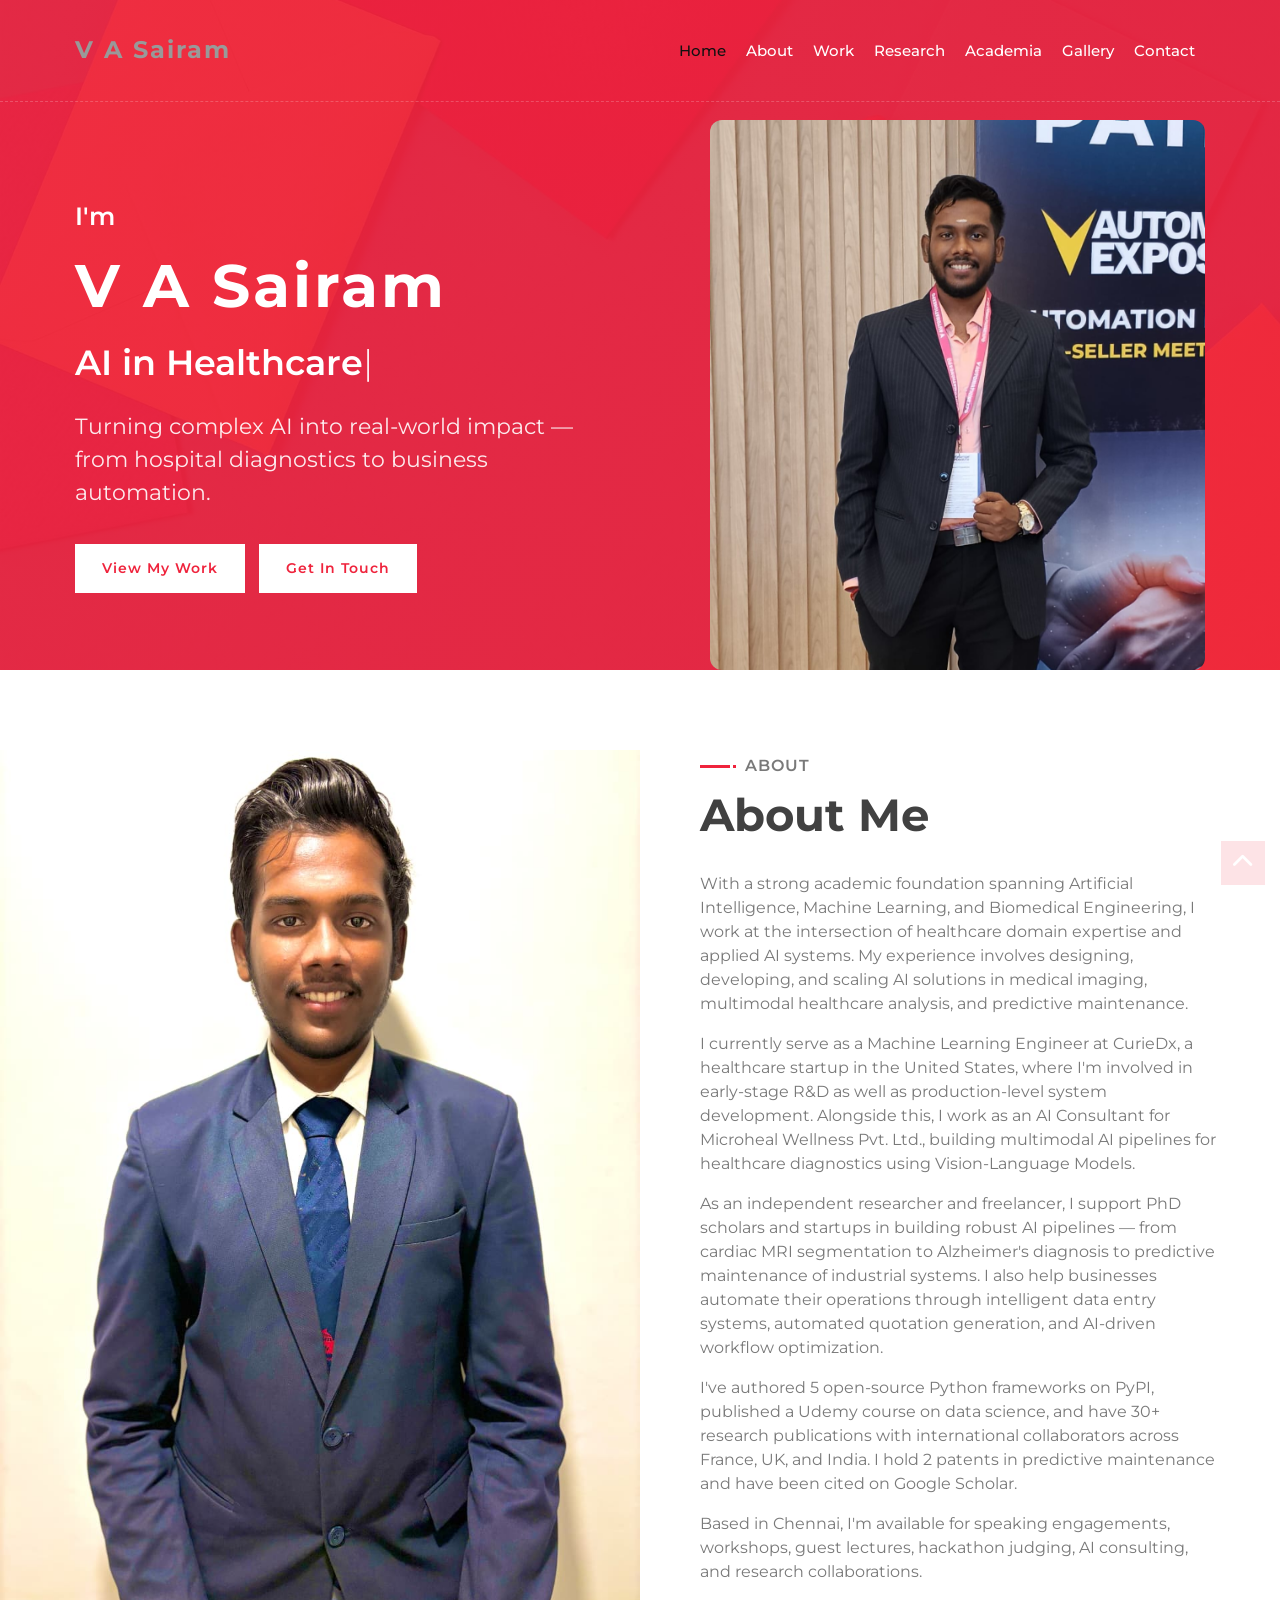
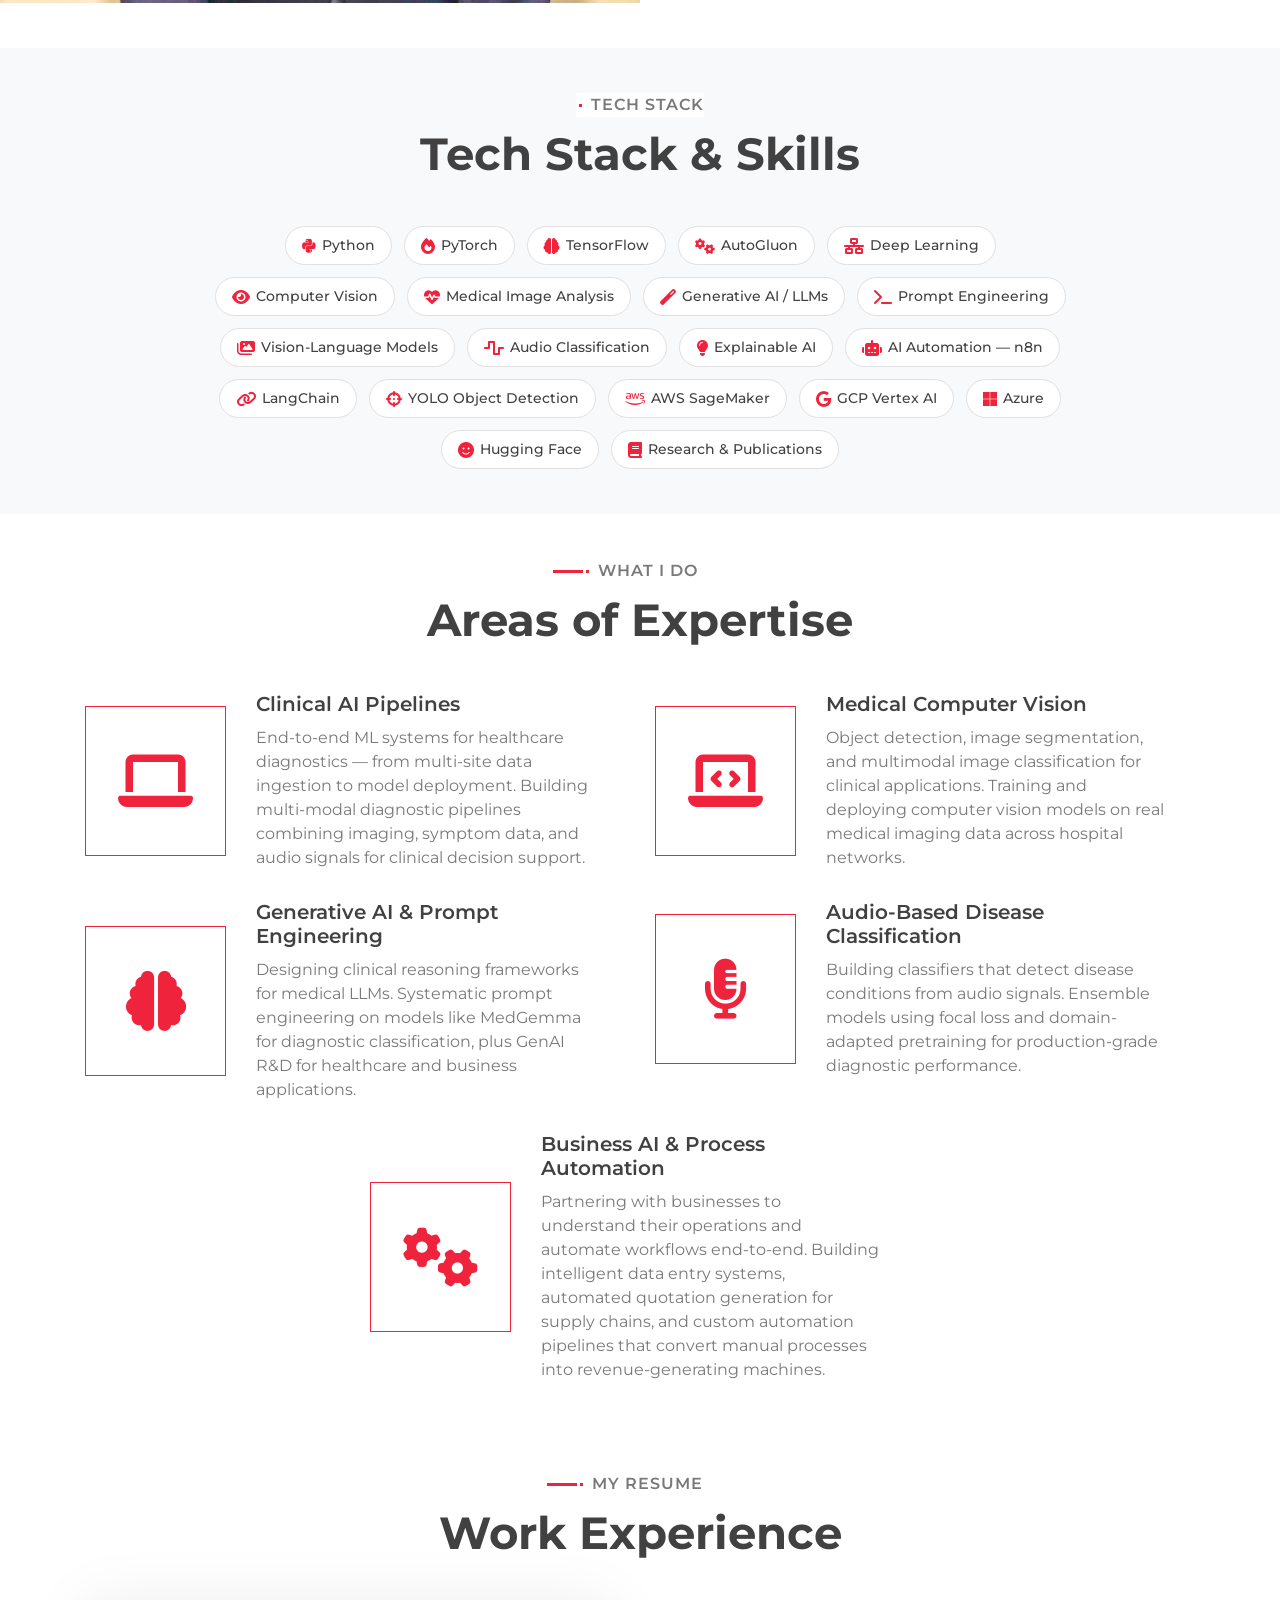
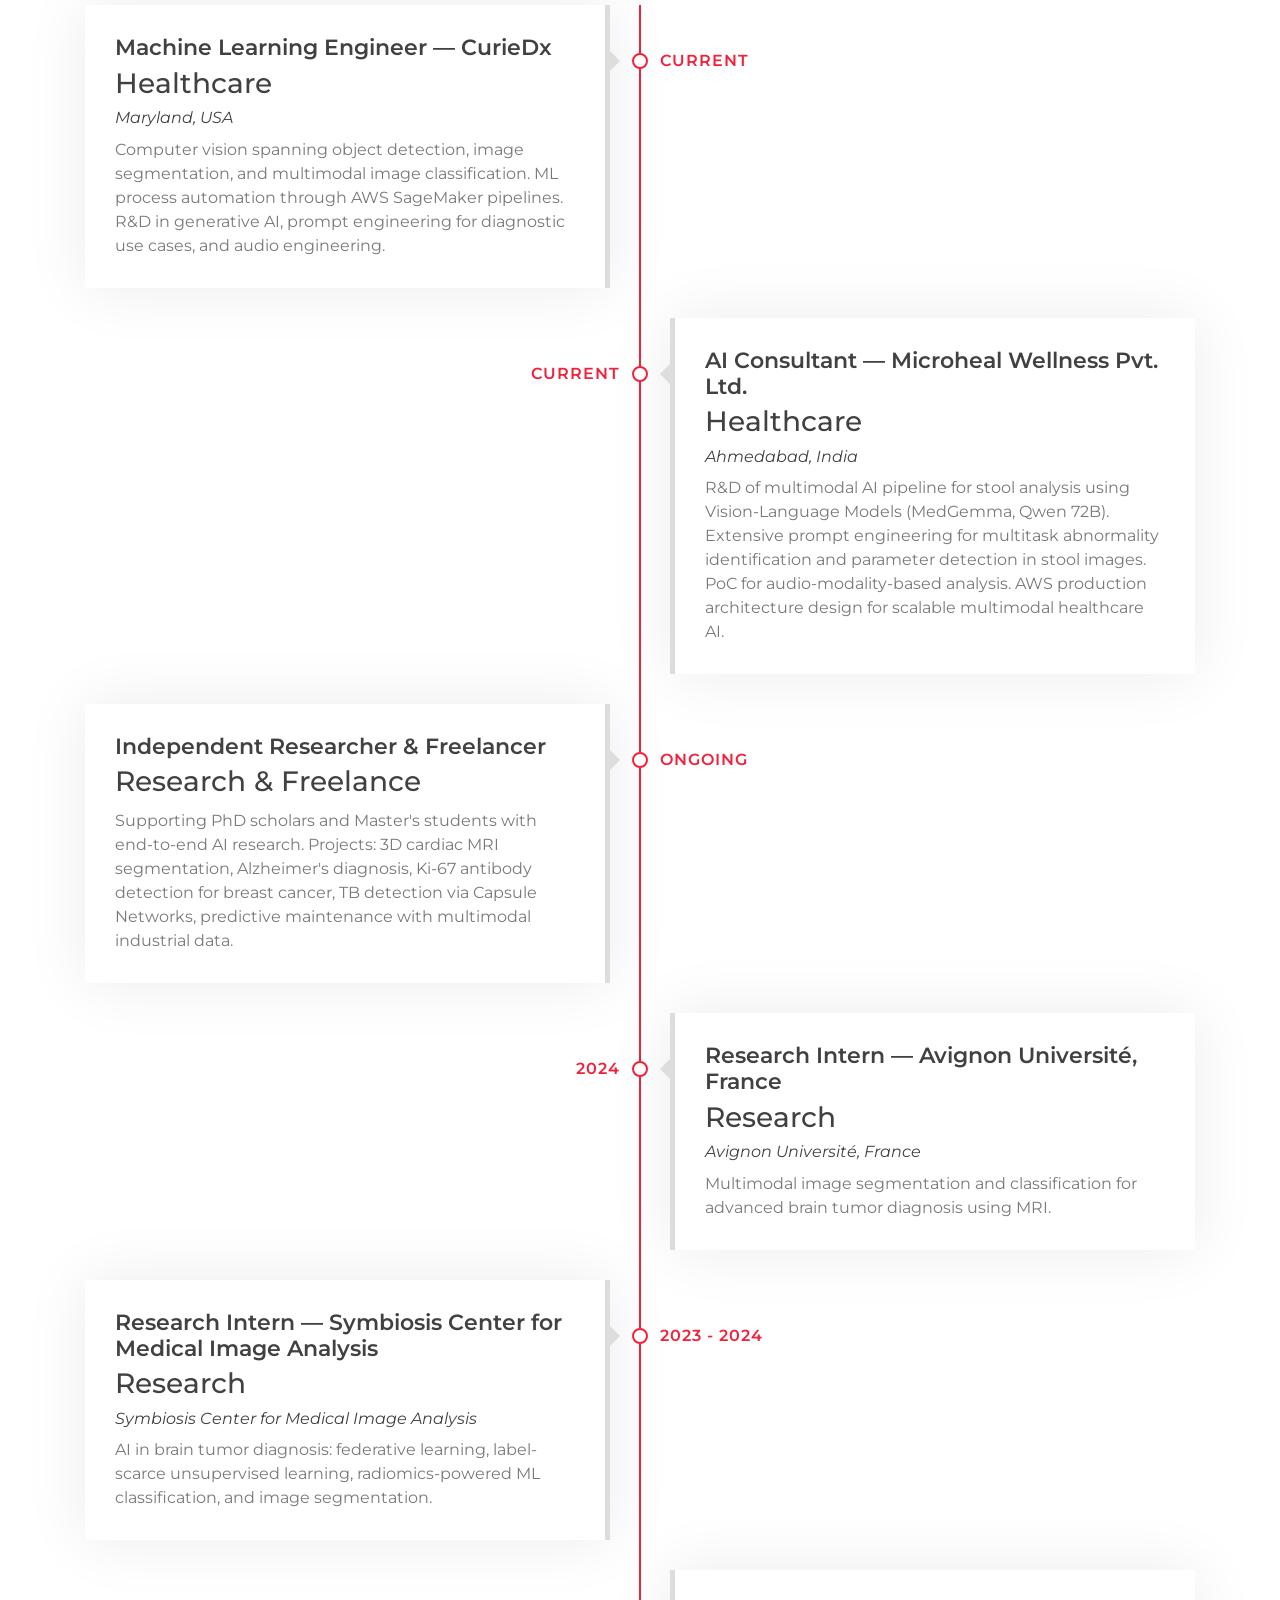
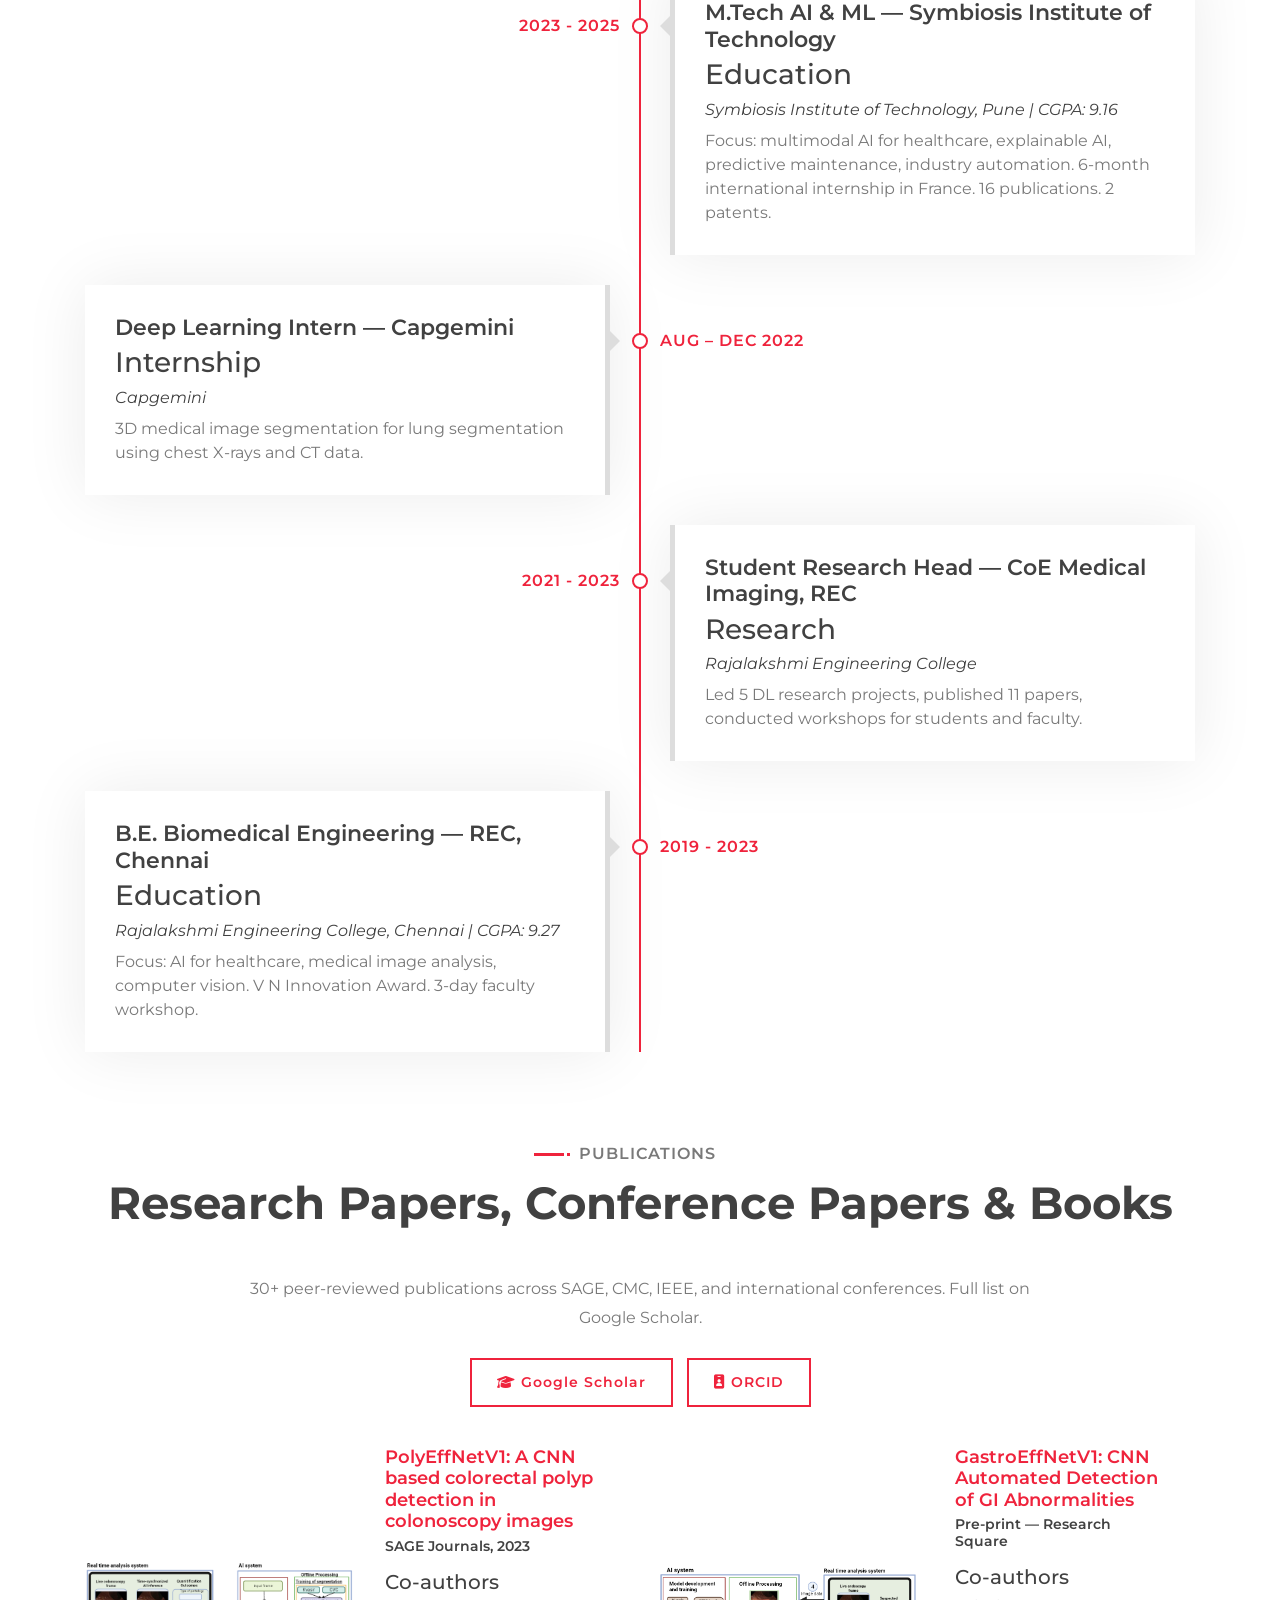
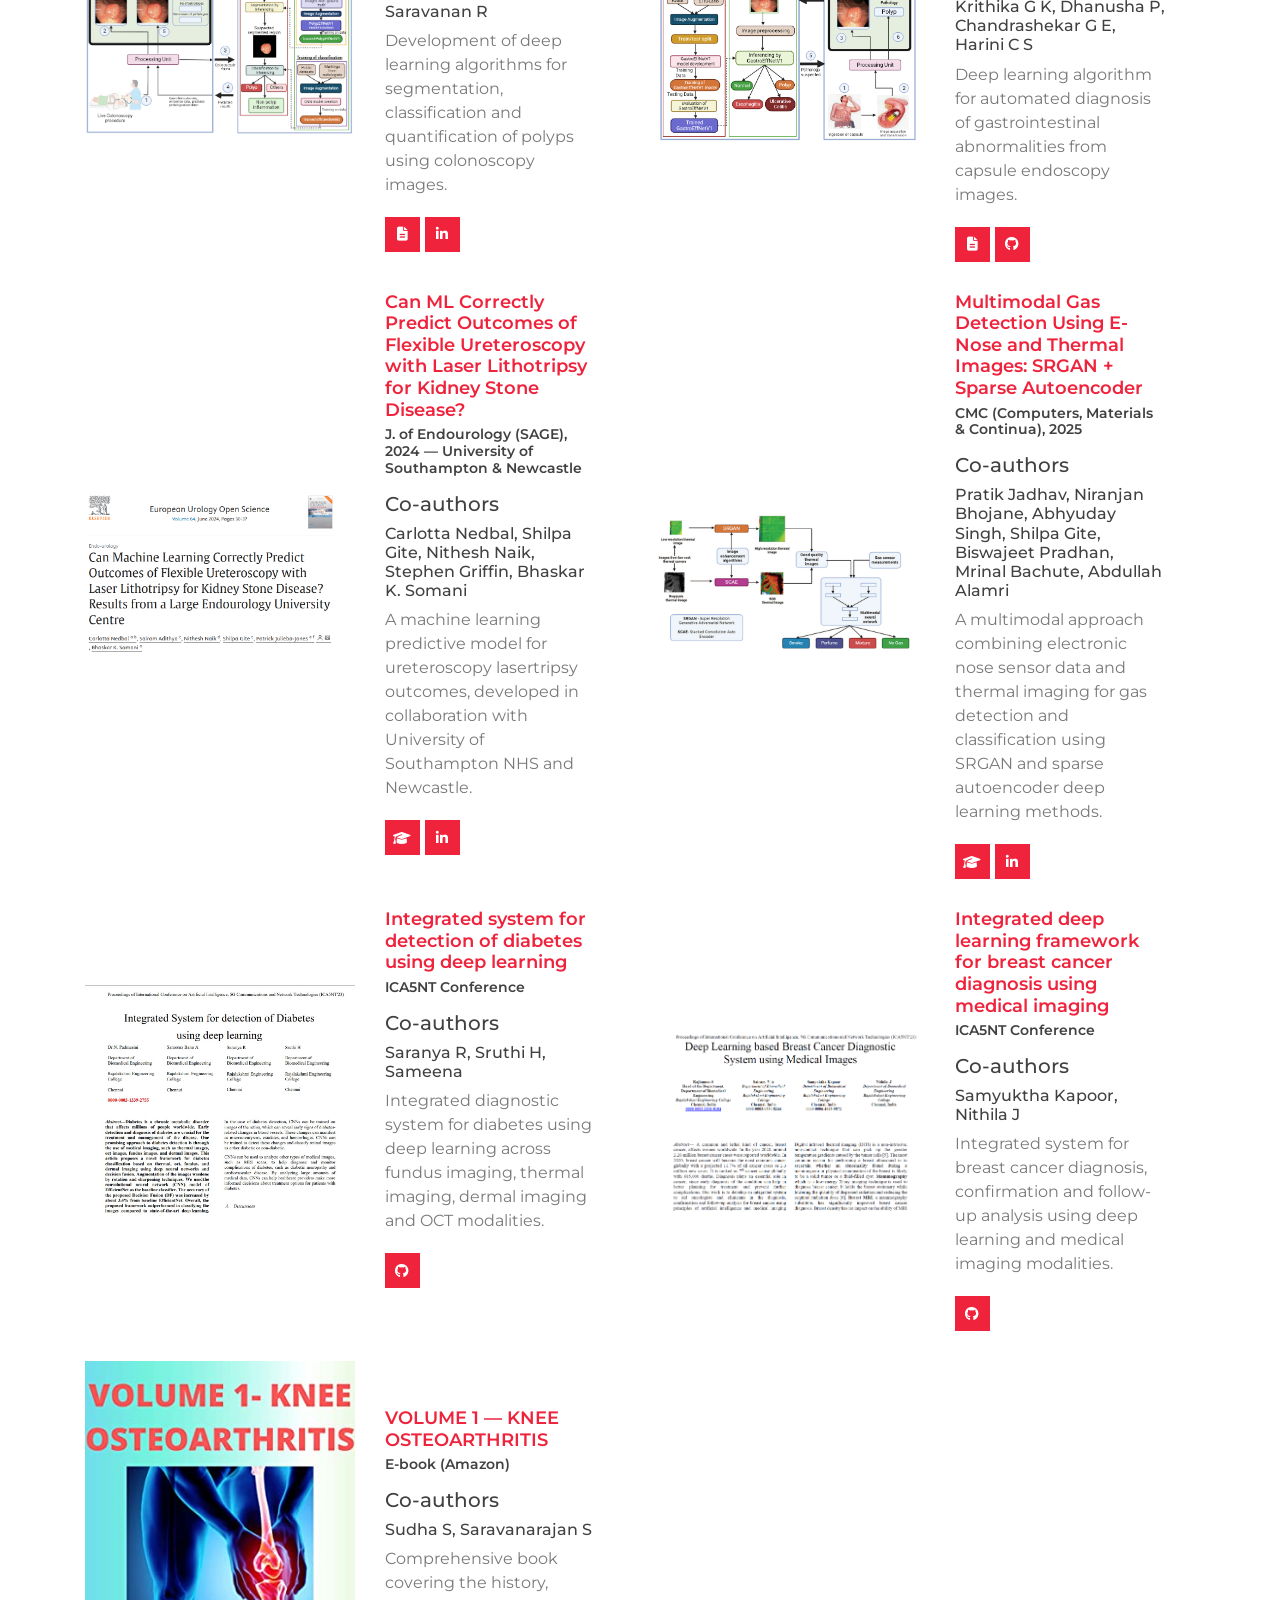
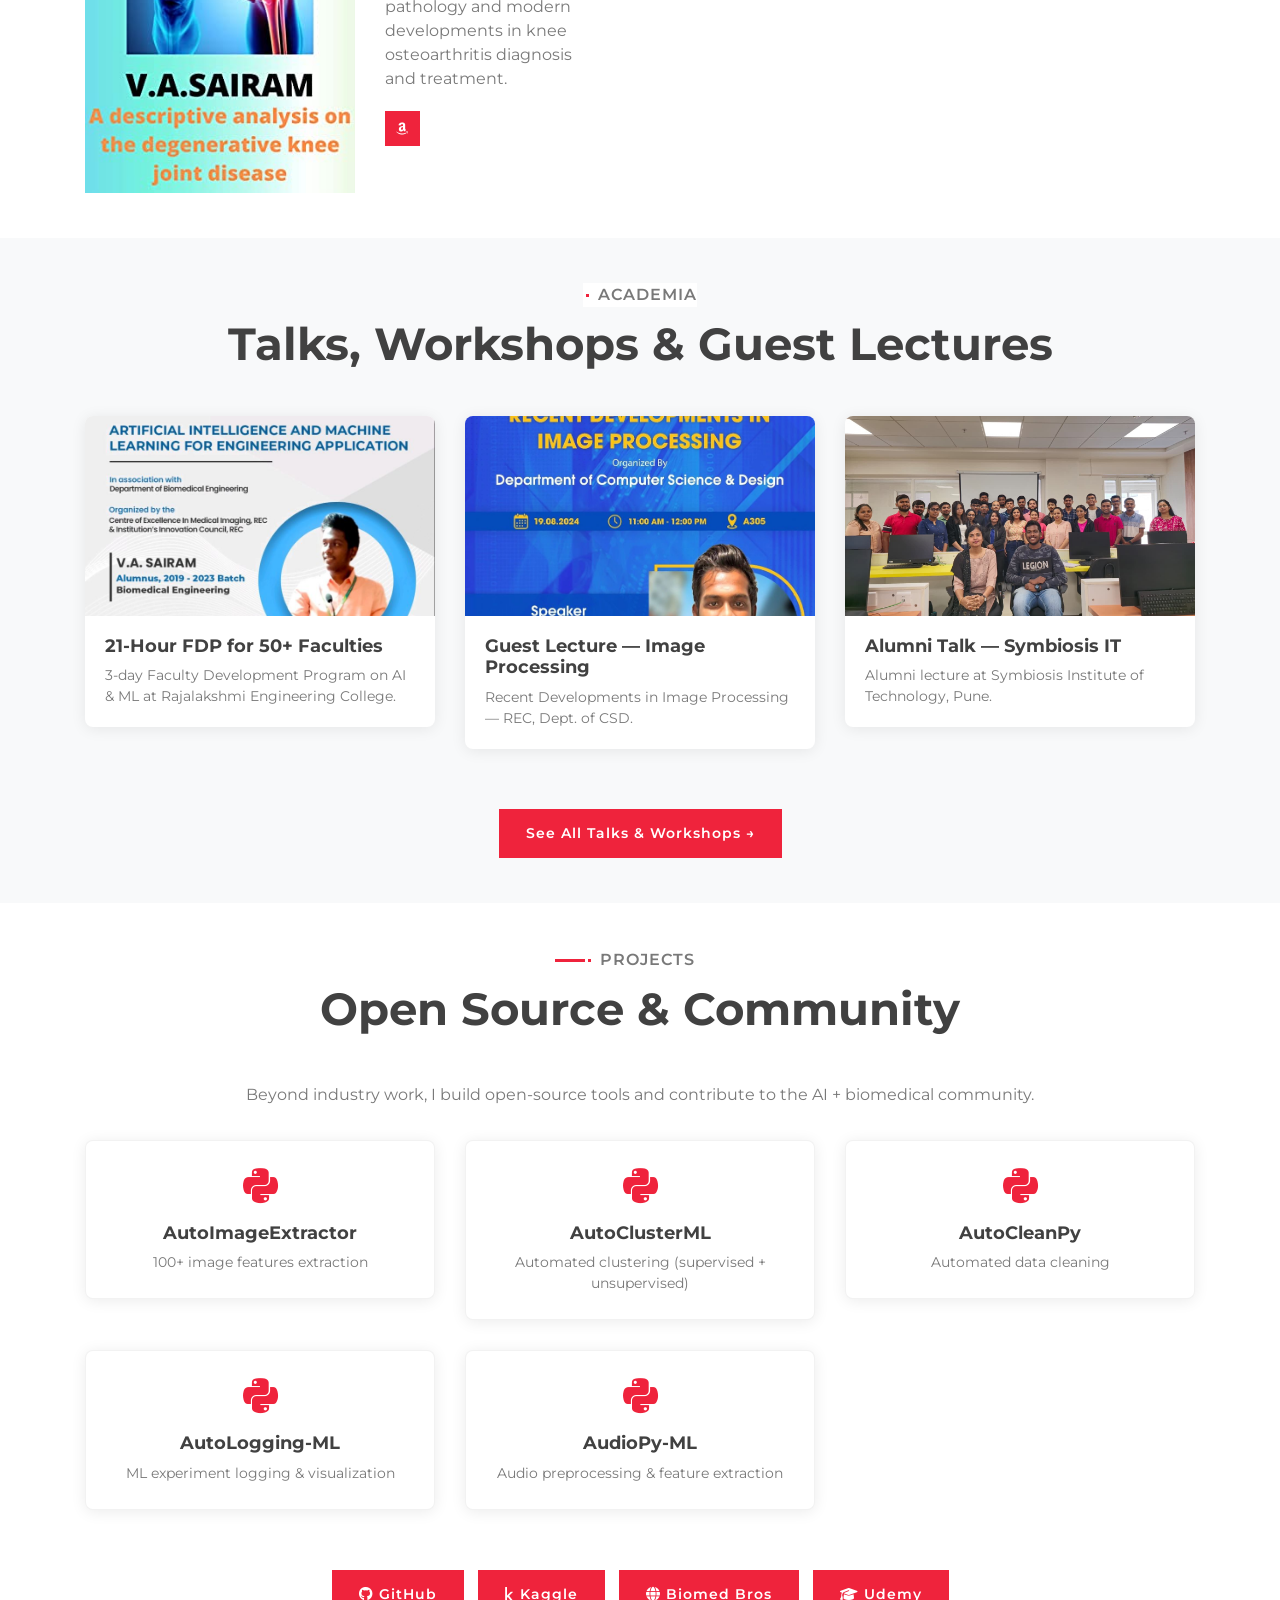
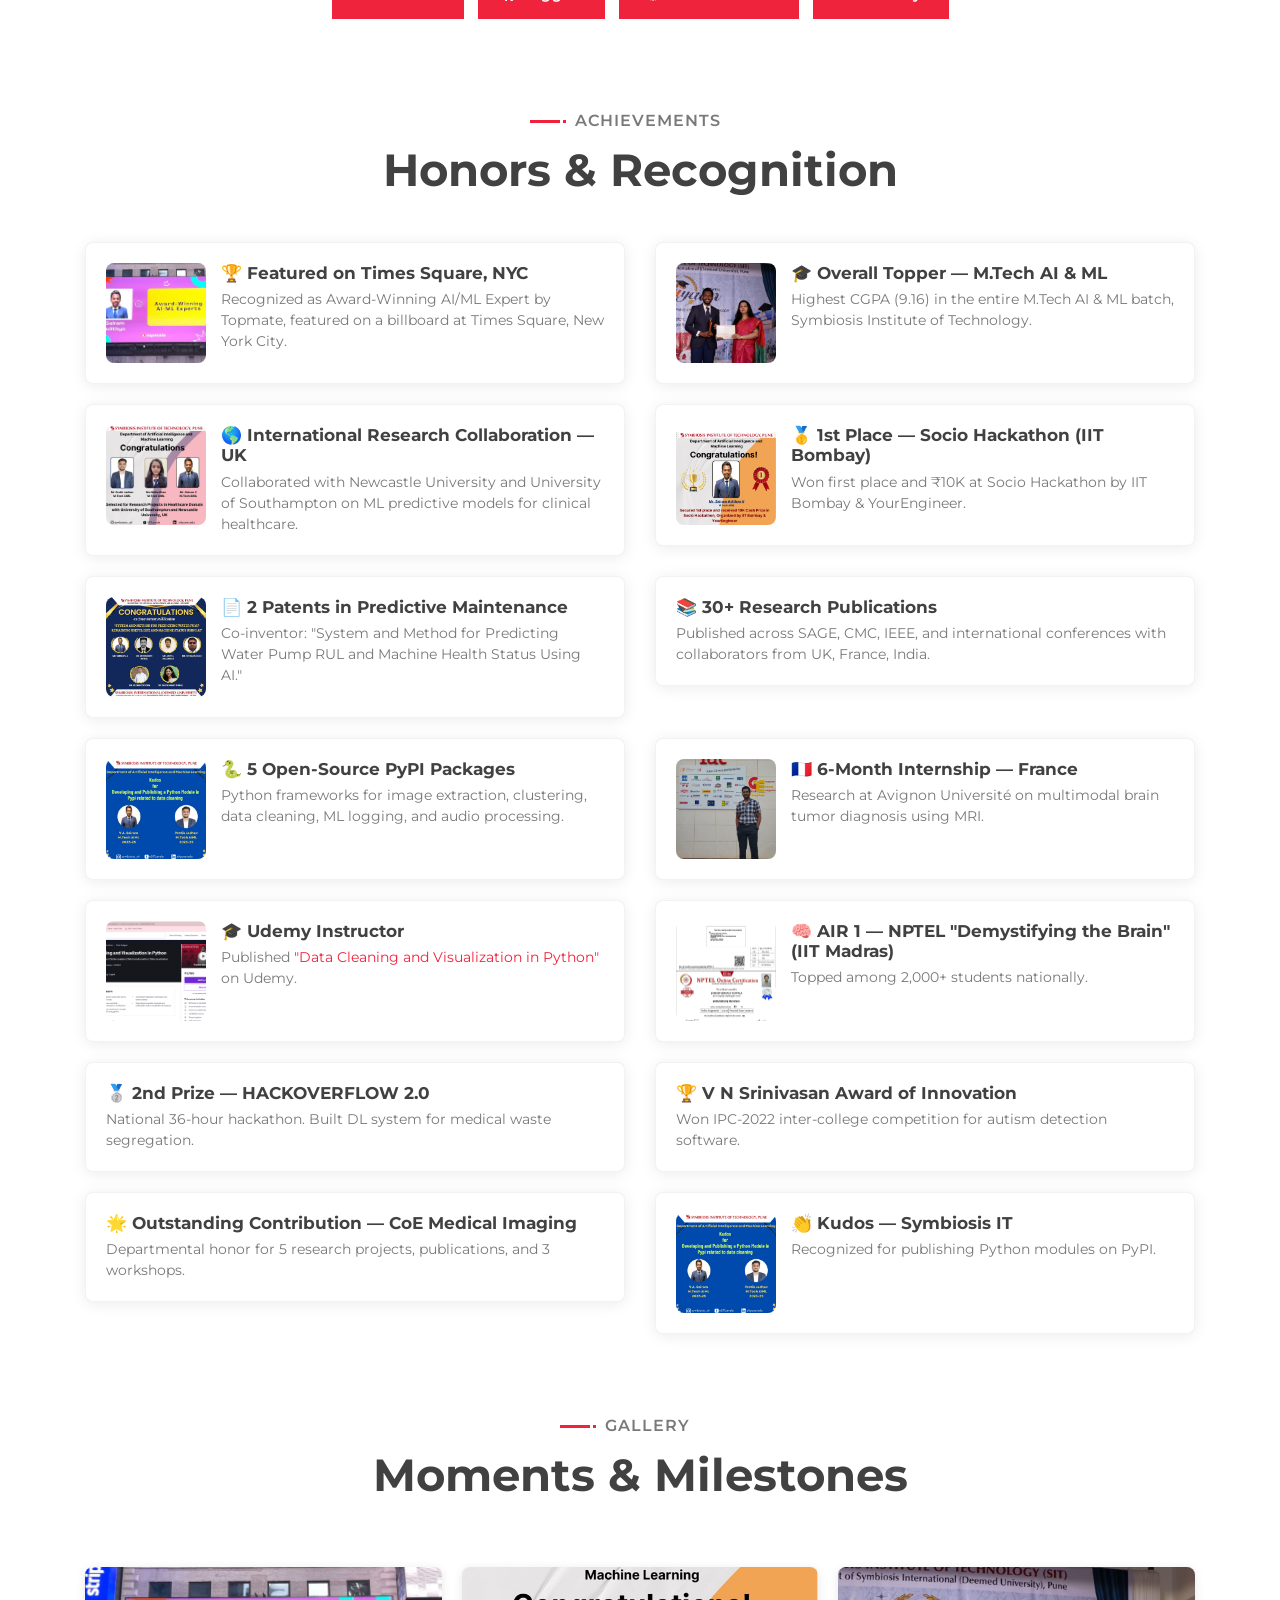
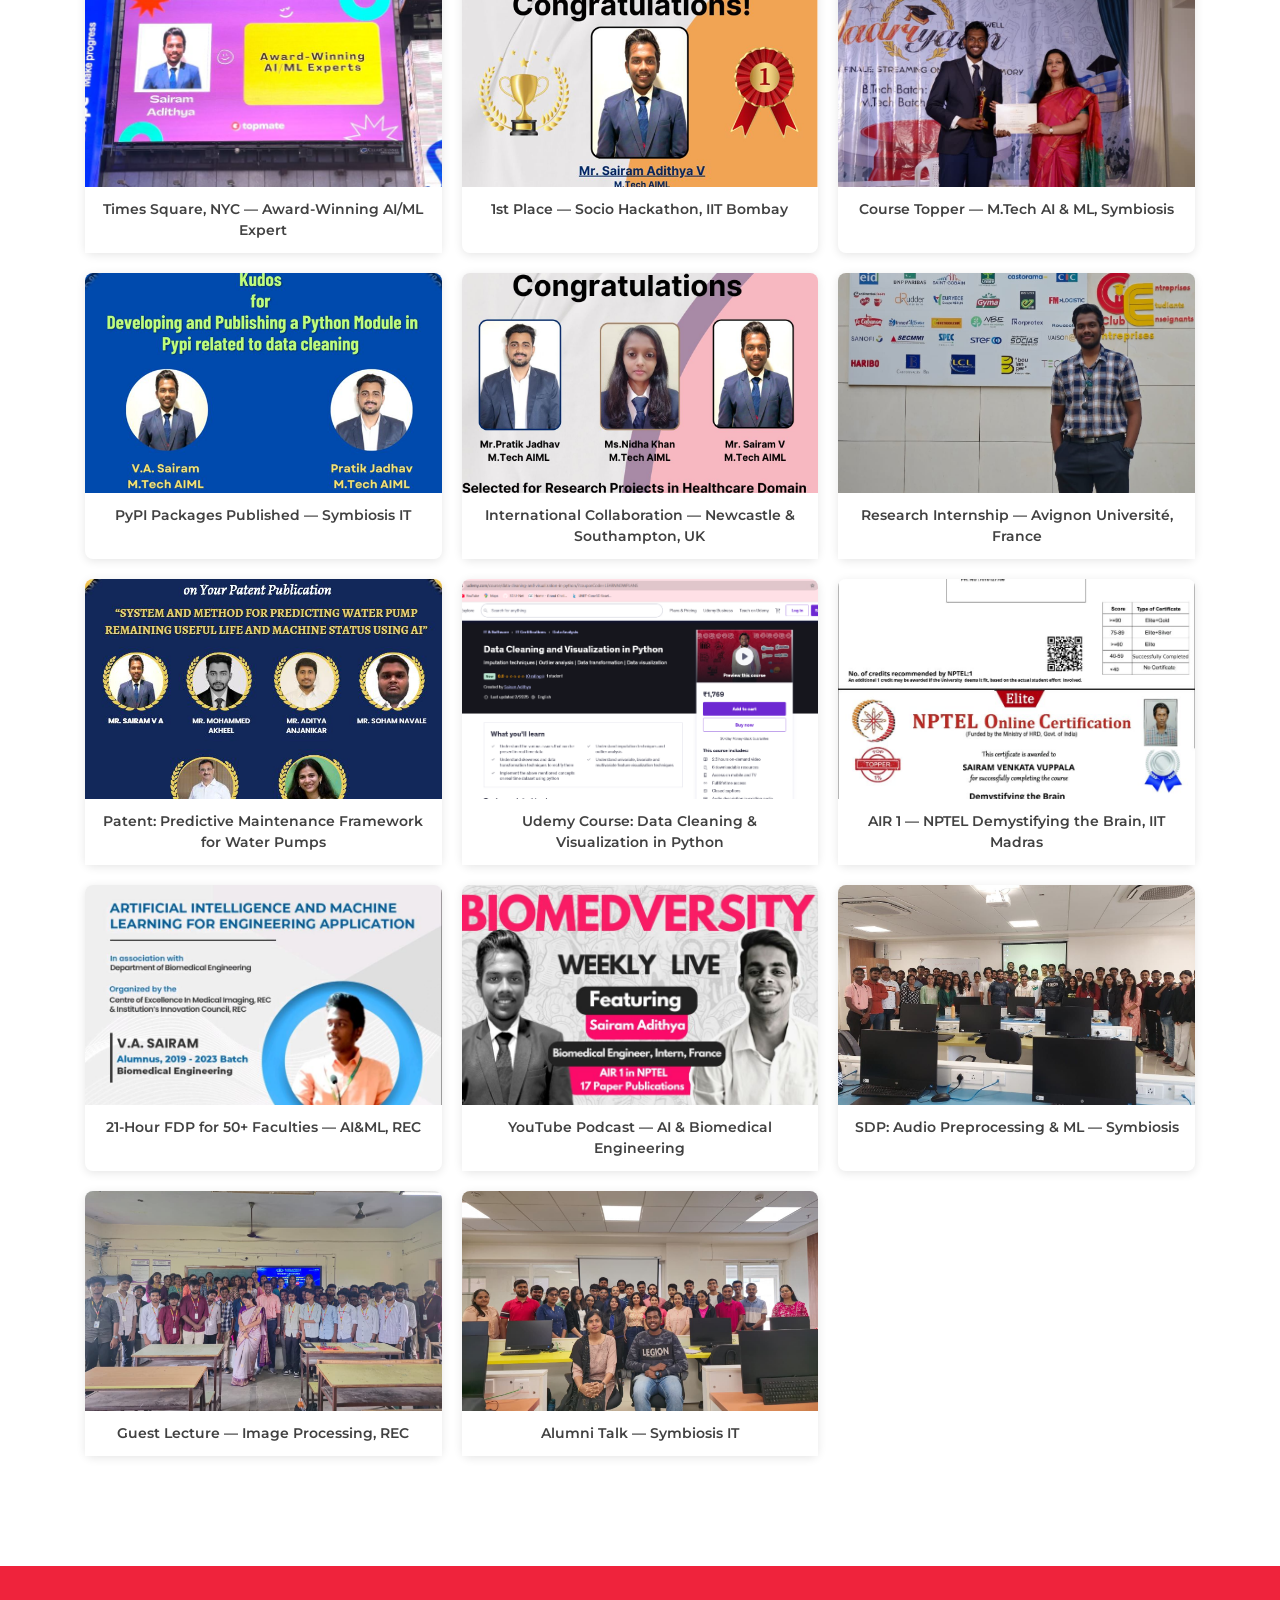
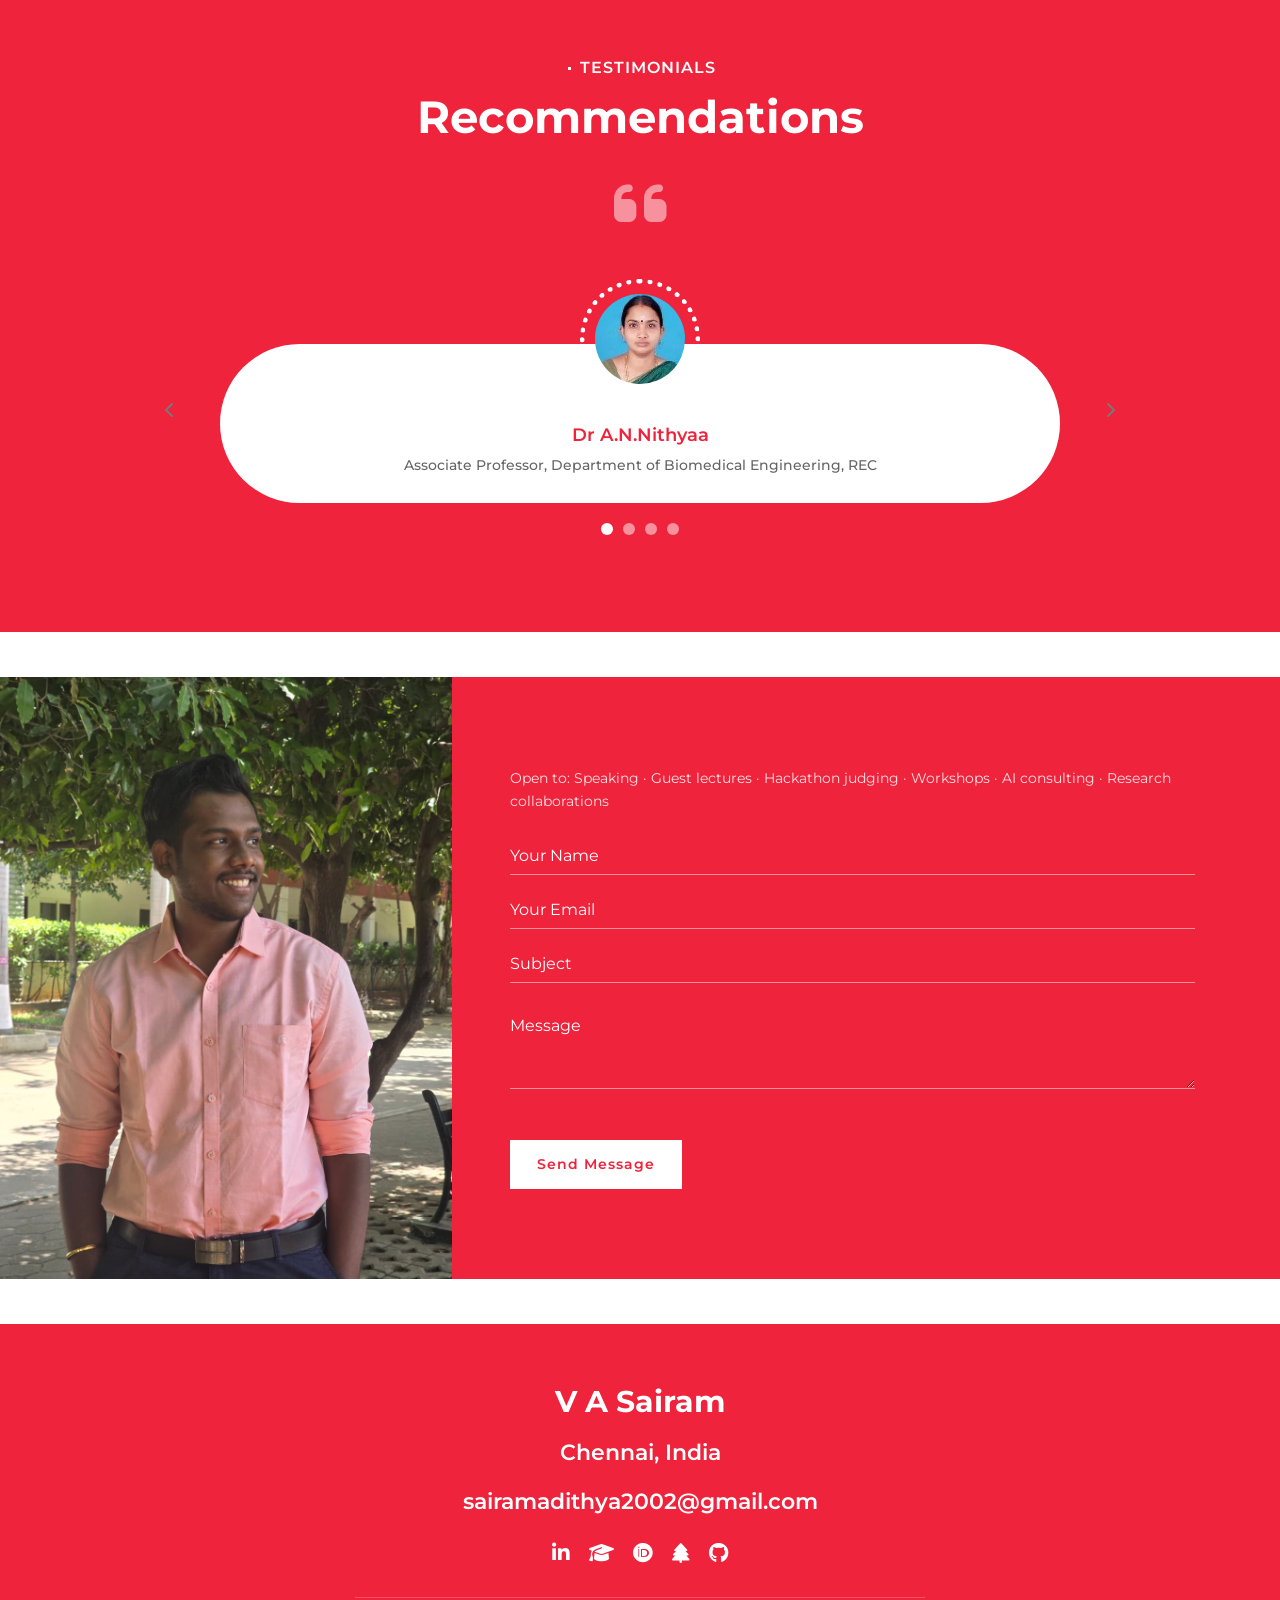
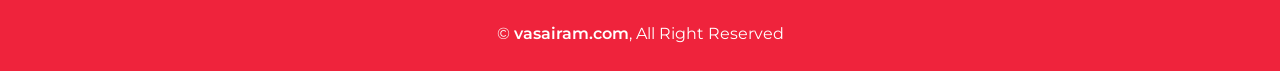
==== commit eba7fa6f: "Add SVG favicon and unify logo to single gray color Co-Authored-By: Claude Opus 4.6 (1M context) <no" ====
--- a/index.html
+++ b/index.html
@@ -8,7 +8,7 @@
         <meta content="V A Sairam — ML Engineer at CurieDx, AI Consultant. Clinical AI, computer vision, business automation. 30+ publications, 2 patents, 5 PyPI packages. Featured on Times Square. Chennai, India." name="description">
 
         <!-- Favicon -->
-        <link href="img/favicon.ico" rel="icon">
+        <link href="img/favicon.svg" rel="icon" type="image/svg+xml">
 
         <!-- Google Font -->
         <link href="https://fonts.googleapis.com/css2?family=Montserrat:wght@300;400;500;600;700&display=swap" rel="stylesheet">
--- a/css/style.css
+++ b/css/style.css
@@ -181,21 +181,17 @@
     background: #f8f9fa;
 }
 
-/* Logo multi-color */
-.navbar-brand .logo-v {
-    color: #EF233C;
-}
-.navbar-brand .logo-a {
-    color: #ffffff;
-}
+/* Logo single gray color */
+.navbar-brand .logo-v,
+.navbar-brand .logo-a,
 .navbar-brand .logo-sairam {
-    color: rgba(255, 255, 255, 0.7);
+    color: #999999;
 }
 
 /* Logo shimmer animation */
 @keyframes logo-glow {
-    0%, 100% { text-shadow: 0 0 5px rgba(239, 35, 60, 0.0); }
-    50% { text-shadow: 0 0 15px rgba(239, 35, 60, 0.4), 0 0 30px rgba(239, 35, 60, 0.2); }
+    0%, 100% { text-shadow: 0 0 5px rgba(153, 153, 153, 0.0); }
+    50% { text-shadow: 0 0 15px rgba(153, 153, 153, 0.4), 0 0 30px rgba(153, 153, 153, 0.2); }
 }
 
 .logo-animated {
@@ -203,12 +199,8 @@
 }
 
 /* Sticky navbar logo colors */
-.navbar.nav-sticky .navbar-brand .logo-v {
-    color: #EF233C;
-}
-.navbar.nav-sticky .navbar-brand .logo-a {
-    color: #414141;
-}
+.navbar.nav-sticky .navbar-brand .logo-v,
+.navbar.nav-sticky .navbar-brand .logo-a,
 .navbar.nav-sticky .navbar-brand .logo-sairam {
     color: #999999;
 }
@@ -233,7 +225,7 @@
     }
 
     .navbar.nav-sticky .navbar-brand {
-        color: #EF233C;
+        color: #999999;
     }
 
     .navbar-light .navbar-nav .nav-link,
@@ -267,13 +259,11 @@
     }
 
     .navbar .navbar-brand {
-        color: #EF233C;
-    }
-
-    .navbar .navbar-brand .logo-a {
-        color: #414141;
-    }
-
+        color: #999999;
+    }
+
+    .navbar .navbar-brand .logo-v,
+    .navbar .navbar-brand .logo-a,
     .navbar .navbar-brand .logo-sairam {
         color: #999999;
     }
